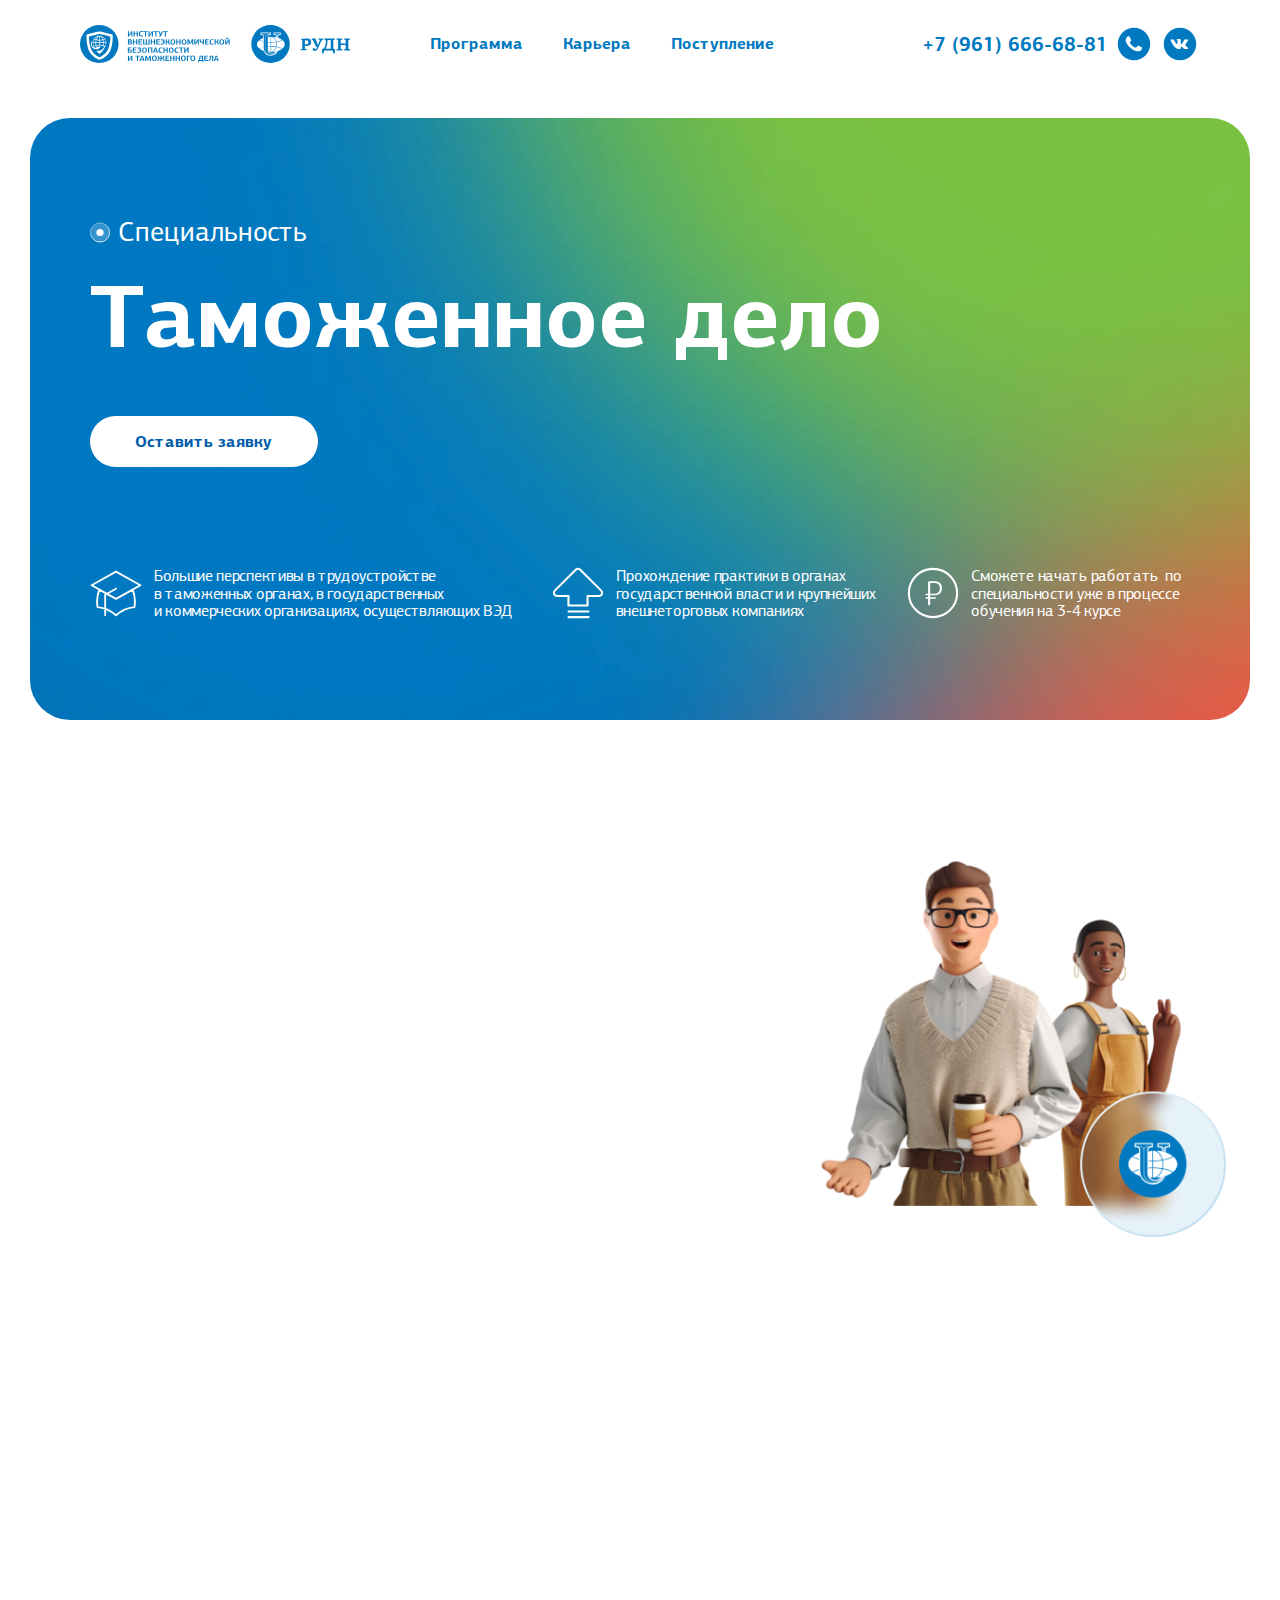
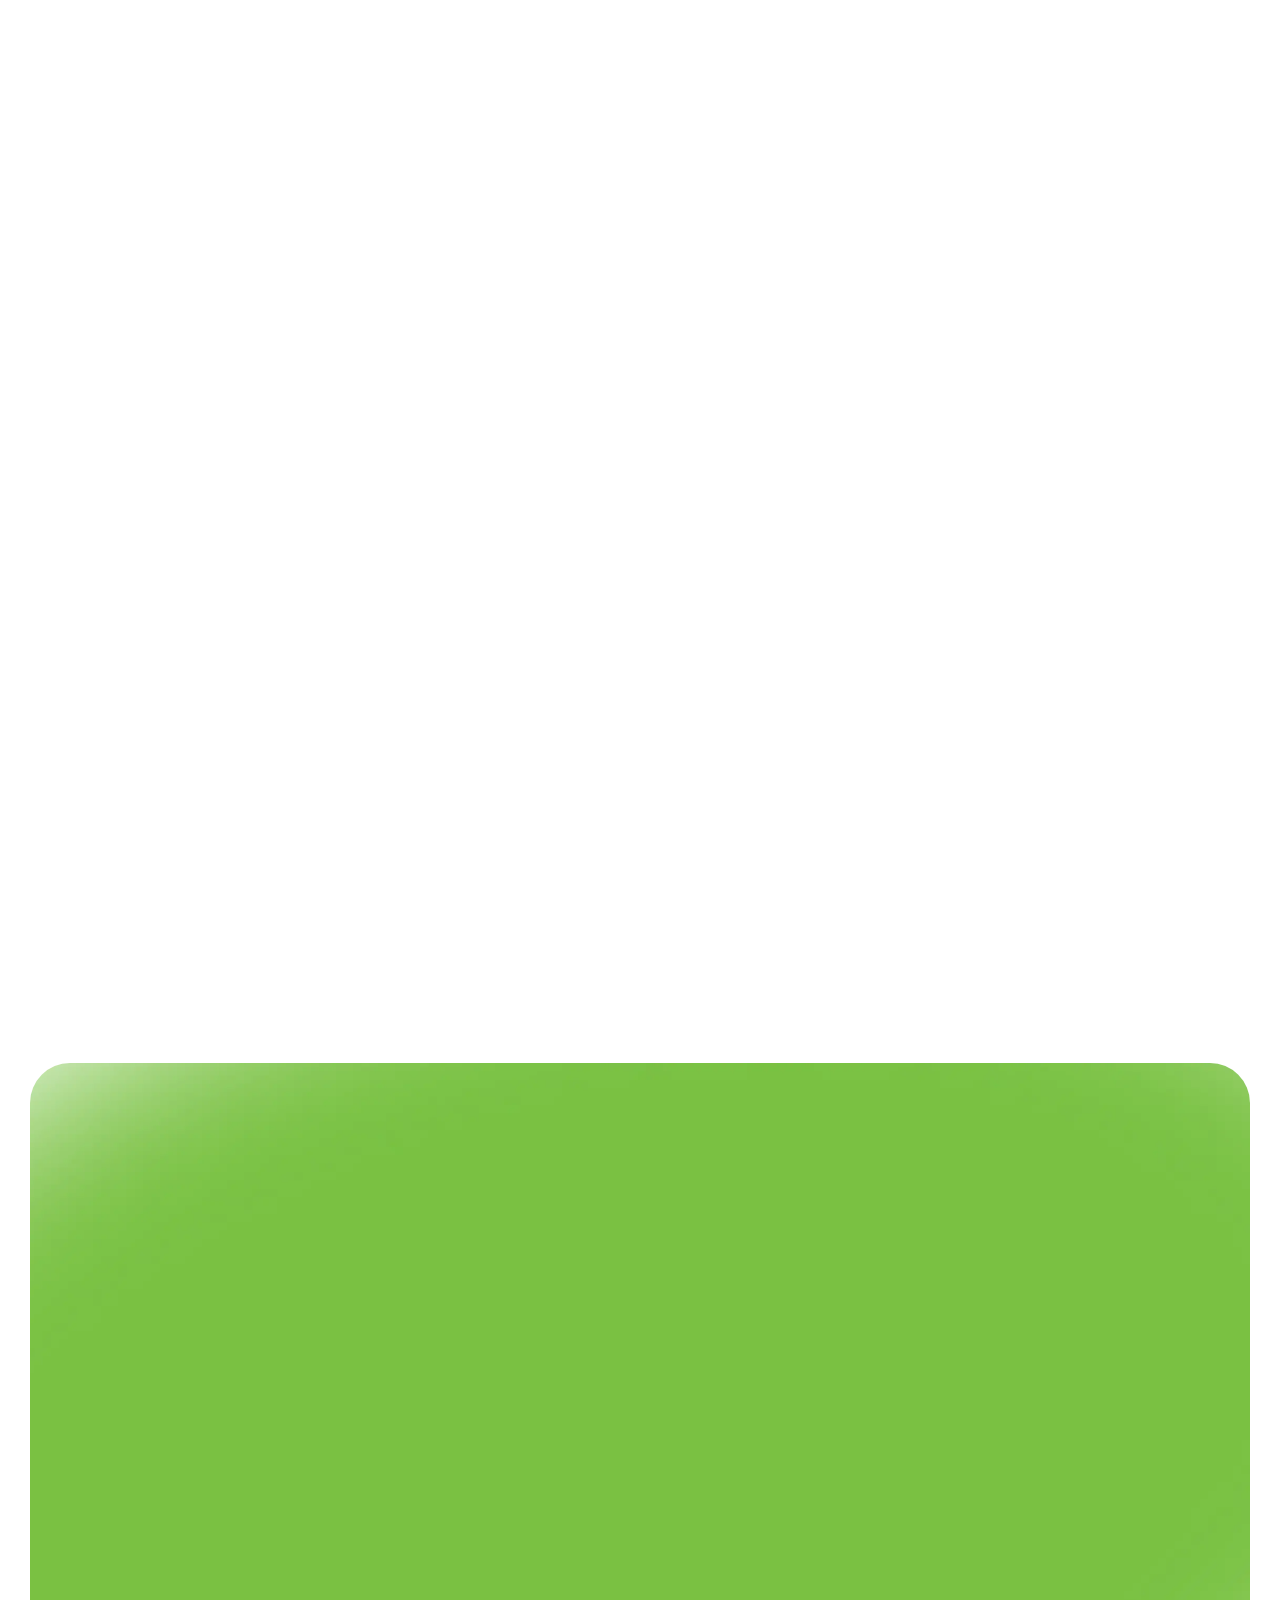
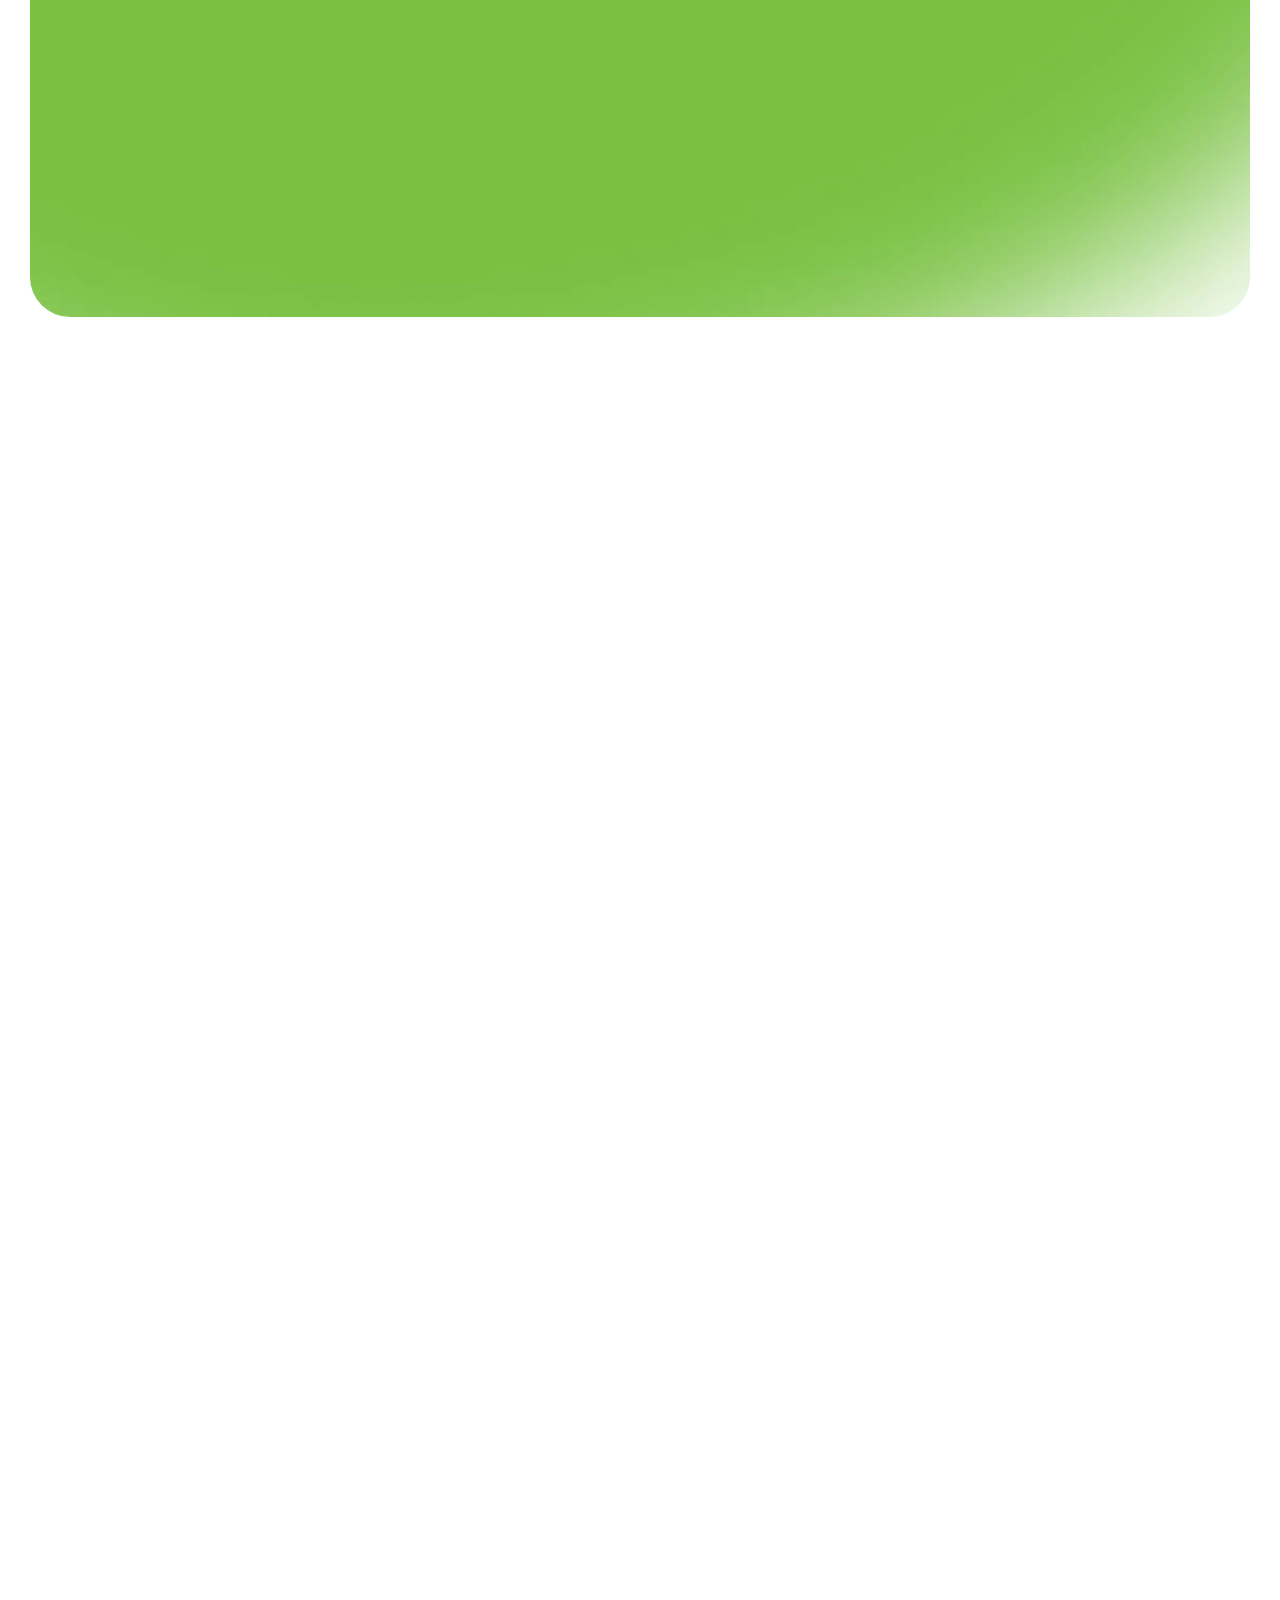
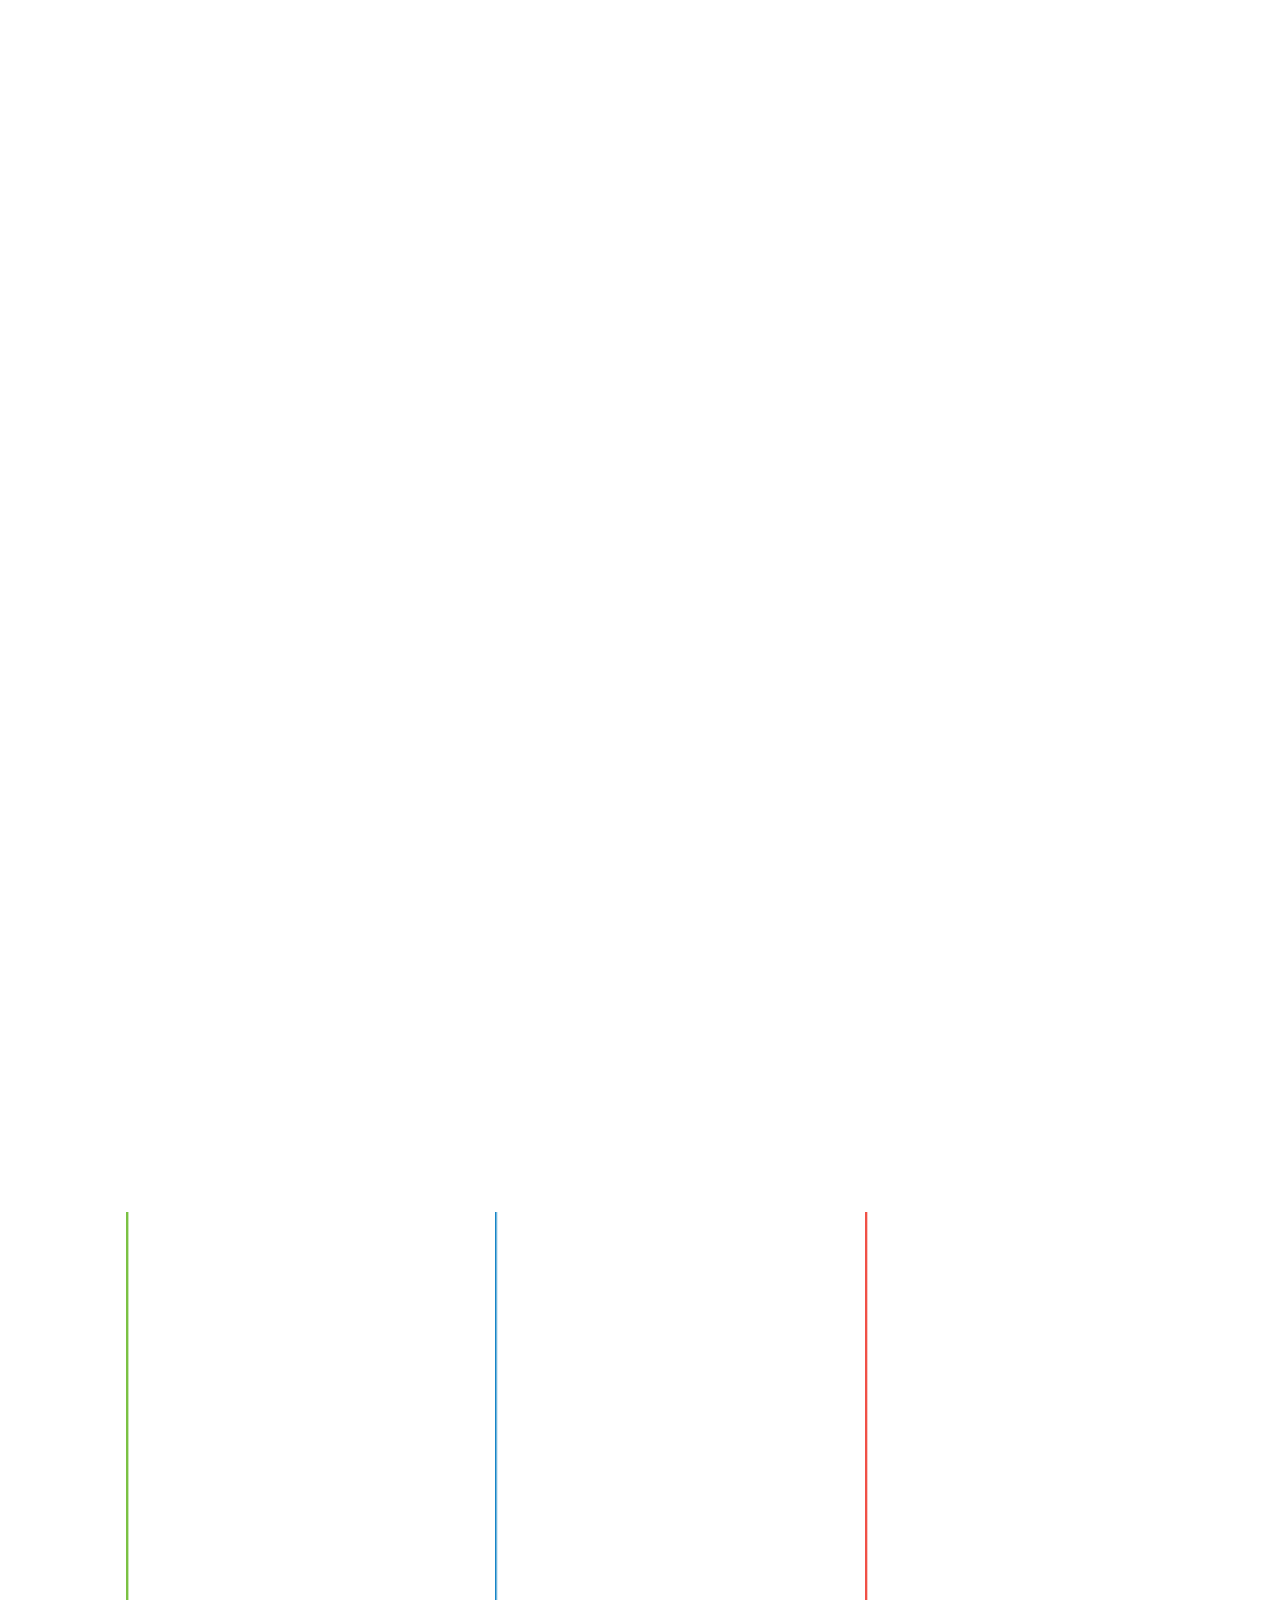
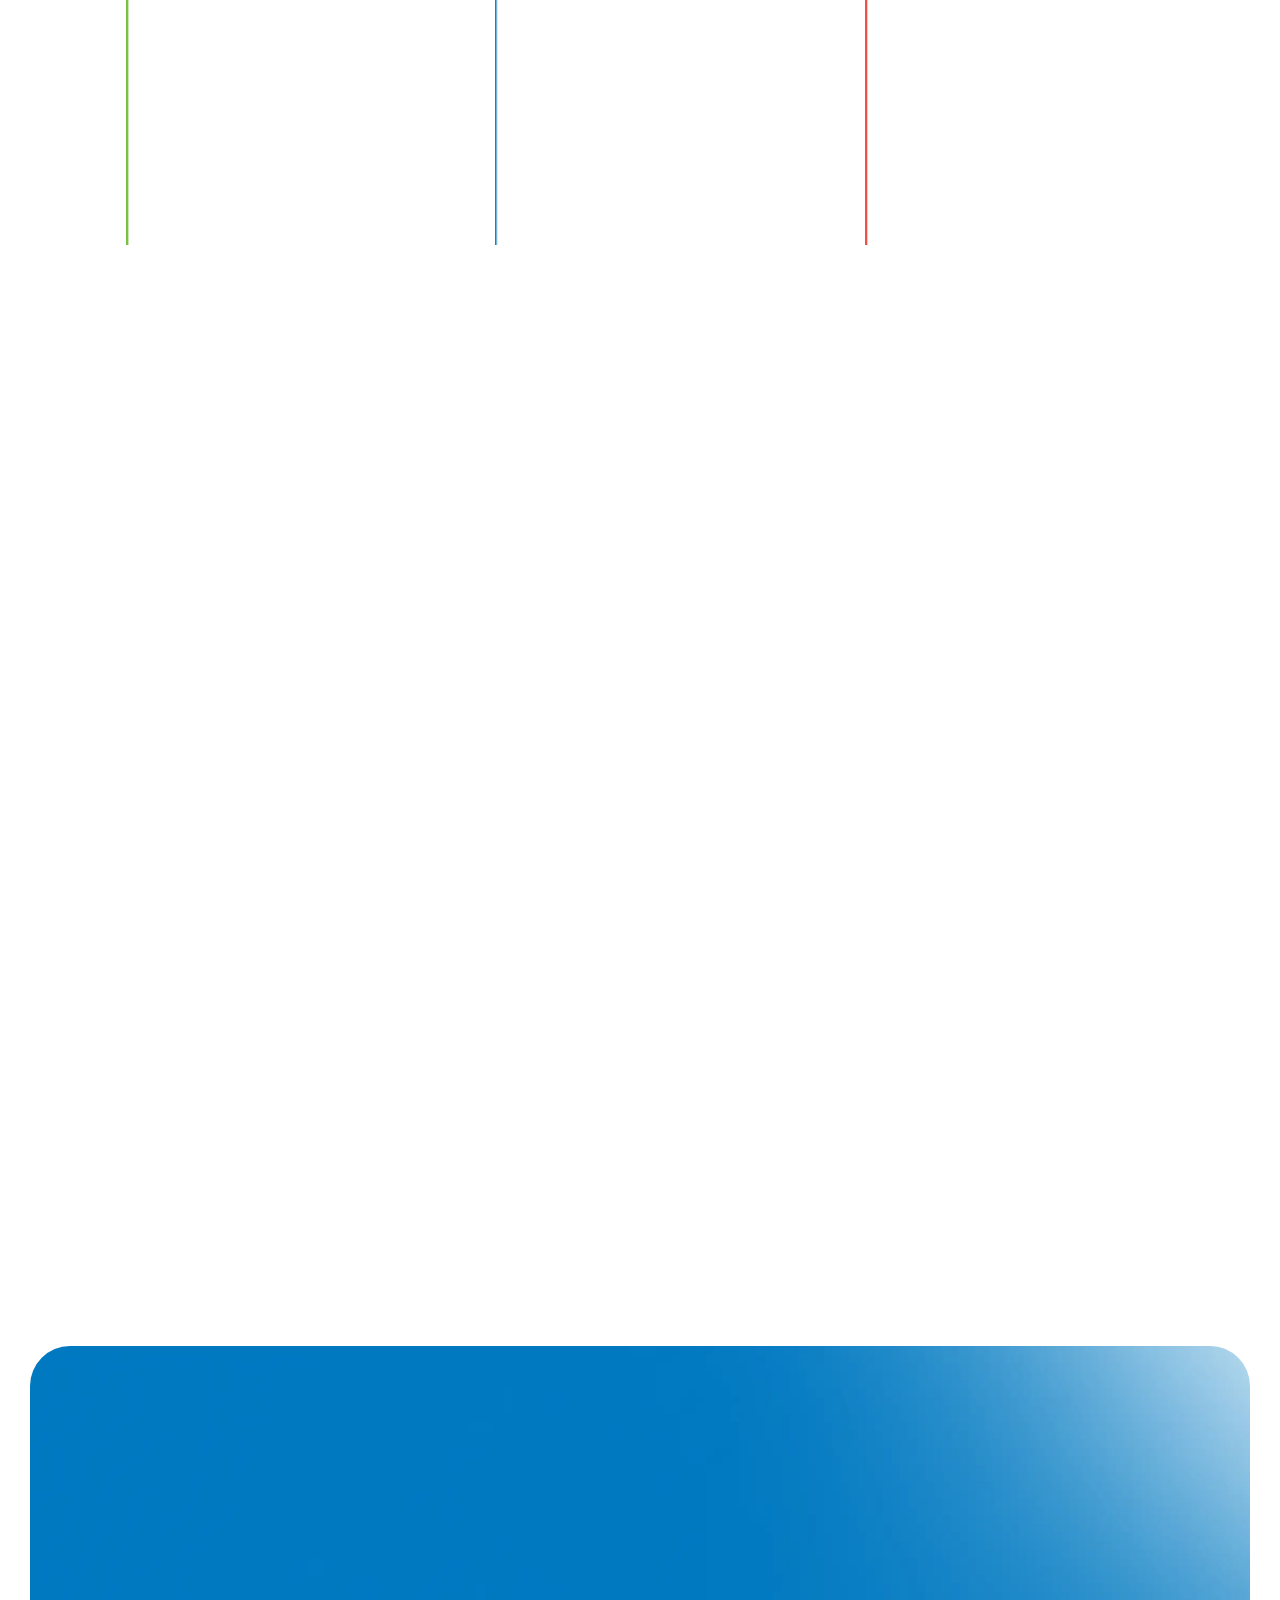
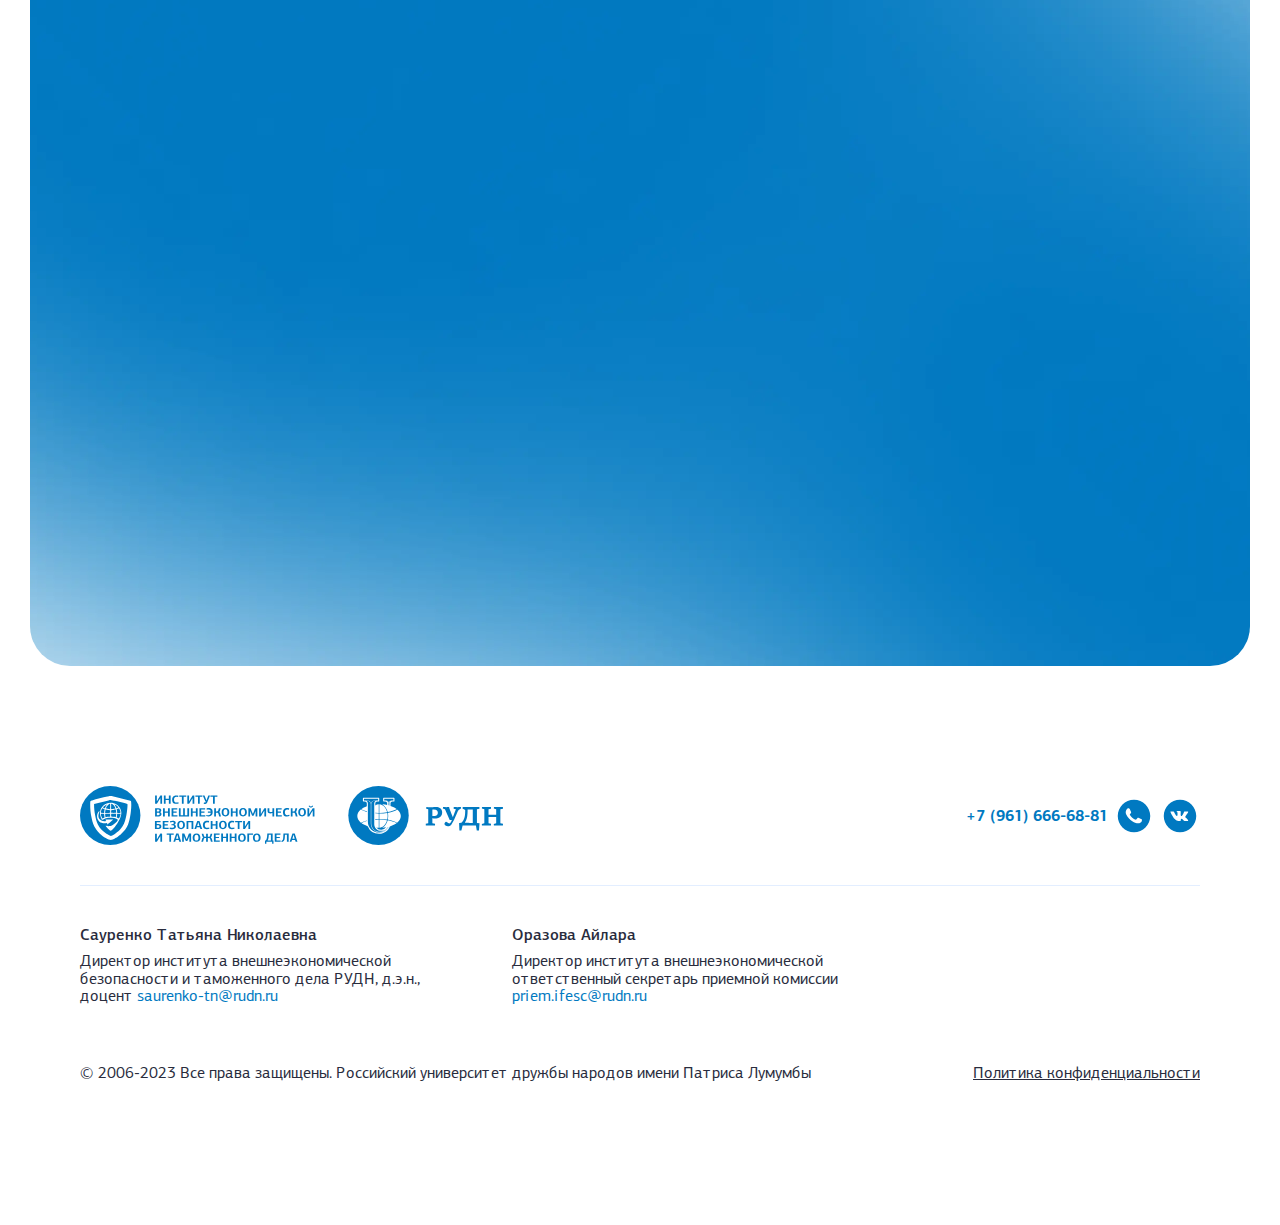
==== index.html @ c1b2a04c "fixed bugs" ====
<!DOCTYPE html>
<html lang="ru">

<head>
    <meta charset="UTF-8">
    <meta name="viewport" content="width=device-width, initial-scale=1.0">
    <meta name="description" content="">
    <meta name="keywords" content="">
    <link rel="stylesheet" href="css/libs.min.css">
    <link rel="stylesheet" href="css/style.min.css">
    <title>Главная</title>
</head>

<body class="m-page">
    <div class="wrapper">
        <header class="header">
            <div class="container">
                <div class="header__inner">
                    <a href="" class="header__logo">
                        <img src="img/logo.svg" alt="">
                    </a>

                    <div class="menu">
                        <nav class="nav">
                            <a href="" class="nav__link"><span>Программа</span></a>
                            <a href="" class="nav__link"><span>Карьера</span></a>
                            <a href="" class="nav__link"><span>Поступление</span></a>
                        </nav>

                        <div class="header-contacts">
                            <a href="tel:+79616666881" class="header-contacts__link"><span>+7 (961) 666-68-81</span></a>
                            <div class="socials">
                                <a href="" class="socials__item">
                                    <svg width="24" height="24" viewBox="0 0 24 24" fill="none" xmlns="http://www.w3.org/2000/svg">
                                        <path fill-rule="evenodd" clip-rule="evenodd" d="M12.0005 21.749C17.3853 21.749 21.7505 17.3838 21.7505 11.999C21.7505 6.61425 17.3853 2.24902 12.0005 2.24902C6.61571 2.24902 2.25049 6.61425 2.25049 11.999C2.25049 17.3838 6.61571 21.749 12.0005 21.749ZM8.48176 7.42481L8.67676 7.41701L8.67579 7.41604C8.74145 7.41538 8.80713 7.41668 8.87274 7.41994C8.92539 7.42384 8.97804 7.42969 9.03069 7.43554C9.18571 7.45406 9.35634 7.54766 9.41386 7.67831C9.70441 8.33741 9.98716 9.00139 10.2602 9.66829C10.3206 9.81551 10.2845 10.0056 10.1695 10.1909C10.111 10.2855 10.0203 10.4181 9.91306 10.5546C9.80289 10.695 9.56596 10.9543 9.56596 10.9543C9.56596 10.9543 9.46944 11.0694 9.50649 11.2127C9.53122 11.2832 9.56462 11.3503 9.60594 11.4126L9.66346 11.5052C9.94009 11.9586 10.2744 12.3741 10.658 12.7415C10.6895 12.772 10.7208 12.8027 10.7521 12.8335C10.8371 12.9169 10.9221 13.0005 11.0119 13.0788C11.4698 13.4826 11.9879 13.8126 12.5475 14.0568C12.5818 14.0713 12.609 14.0831 12.6377 14.0956C12.6785 14.1133 12.7223 14.1323 12.7932 14.1621C12.8537 14.1879 12.9159 14.2094 12.9794 14.2264C13.0451 14.2433 13.1142 14.2403 13.1781 14.2177C13.242 14.1951 13.2978 14.154 13.3382 14.0997C14.0432 13.2456 14.1085 13.19 14.1134 13.1919C14.1624 13.1462 14.2207 13.1115 14.2842 13.0901C14.3478 13.0688 14.4152 13.0613 14.4819 13.0681C14.5411 13.0708 14.5992 13.0844 14.6535 13.1081C15.1722 13.344 16.0205 13.7136 16.0205 13.7136L16.5879 13.968C16.6825 14.0139 16.7693 14.1221 16.7732 14.2264C16.7733 14.2301 16.7735 14.2339 16.7737 14.2378C16.7768 14.3038 16.7816 14.4079 16.7595 14.5901C16.7283 14.8426 16.6523 15.1458 16.5762 15.3048C16.5226 15.4169 16.4524 15.5154 16.3715 15.5992C16.2623 15.7133 16.1813 15.7825 16.0497 15.88C15.9698 15.9405 15.9278 15.9678 15.9278 15.9678C15.8067 16.0449 15.6821 16.1165 15.5544 16.1823C15.3035 16.3159 15.0262 16.3928 14.7422 16.4075C14.7107 16.409 14.6792 16.4107 14.6477 16.4124C14.4981 16.4203 14.3491 16.4282 14.2001 16.4202L13.6463 16.3353C12.2601 15.9707 10.9781 15.2877 9.90234 14.3405C9.71258 14.1734 9.53439 13.9955 9.35532 13.8166C9.32645 13.7878 9.29756 13.759 9.26859 13.7301C8.40279 12.8673 7.74662 11.9361 7.34784 11.0567C7.15284 10.6218 7.02804 10.1568 7.02609 9.67901C7.02314 9.08749 7.21731 8.51184 7.57794 8.04296C7.58874 8.02891 7.59943 8.01479 7.61019 8.00056C7.6704 7.92101 7.73317 7.83807 7.83242 7.74461C7.91675 7.65708 8.0133 7.58221 8.11907 7.52231C8.23215 7.46567 8.35552 7.4325 8.48176 7.42481ZM8.67574 7.41604C8.61038 7.4167 8.54505 7.4193 8.47982 7.42384L8.67574 7.41604ZM8.67579 7.41604C8.67577 7.41604 8.67576 7.41604 8.67574 7.41604L8.67579 7.41604Z" fill="#0079C1" />
                                    </svg>
                                </a>
                                <a href="" class="socials__item">
                                    <svg width="24" height="24" viewBox="0 0 24 24" fill="none" xmlns="http://www.w3.org/2000/svg">
                                        <path d="M12 2.25049C6.61516 2.25049 2.25 6.61564 2.25 12.0005C2.25 17.3853 6.61516 21.7505 12 21.7505C17.3848 21.7505 21.75 17.3853 21.75 12.0005C21.75 6.61564 17.3848 2.25049 12 2.25049ZM15.7497 13.2507C15.7497 13.2507 16.612 14.1018 16.8242 14.4969C16.8303 14.505 16.8334 14.5131 16.8354 14.5172C16.9217 14.6624 16.942 14.7752 16.8994 14.8595C16.8283 14.9996 16.5845 15.0687 16.5012 15.0748H14.9778C14.8722 15.0748 14.6508 15.0474 14.3827 14.8625C14.1765 14.7183 13.9734 14.4817 13.7753 14.2511C13.4798 13.9078 13.2238 13.6113 12.9659 13.6113C12.9331 13.6112 12.9005 13.6164 12.8694 13.6265C12.6744 13.6895 12.4245 13.9678 12.4245 14.7092C12.4245 14.9407 12.2417 15.0738 12.1127 15.0738H11.415C11.1773 15.0738 9.9393 14.9905 8.84242 13.8337C7.49976 12.4169 6.29117 9.57517 6.28101 9.54877C6.20484 9.36494 6.36227 9.26643 6.53391 9.26643H8.07258C8.27773 9.26643 8.34476 9.39135 8.39148 9.50205C8.44633 9.63103 8.64742 10.1439 8.9775 10.7208C9.51273 11.6613 9.84078 12.0431 10.1038 12.0431C10.1532 12.0426 10.2016 12.03 10.245 12.0066C10.5883 11.8156 10.5243 10.5918 10.5091 10.3379C10.5091 10.2902 10.508 9.79049 10.3323 9.5508C10.2064 9.37713 9.99211 9.31111 9.86211 9.28674C9.91473 9.21413 9.98405 9.15526 10.0642 9.1151C10.2998 8.99728 10.7244 8.98002 11.1459 8.98002H11.3805C11.8375 8.98611 11.9553 9.01557 12.1209 9.05721C12.456 9.13744 12.4631 9.35377 12.4337 10.0942C12.4245 10.3044 12.4154 10.5421 12.4154 10.8224C12.4154 10.8833 12.4123 10.9483 12.4123 11.0174C12.4022 11.3942 12.39 11.8217 12.6561 11.9974C12.6908 12.0192 12.7309 12.0308 12.7719 12.031C12.8643 12.031 13.1426 12.031 13.8962 10.7381C14.1286 10.3219 14.3305 9.88949 14.5005 9.44416C14.5157 9.41775 14.5604 9.3365 14.6132 9.30502C14.6522 9.28515 14.6954 9.27504 14.7391 9.27557L16.548 9.27557C16.745 9.27557 16.8801 9.30502 16.9055 9.38119C16.9502 9.50205 16.8973 9.87072 16.0716 10.9889L15.703 11.4754C14.9545 12.4565 14.9545 12.5063 15.7497 13.2507Z" fill="#0079C1" />
                                    </svg>
                                </a>
                            </div>
                        </div>
                    </div>
                    <div class="menu__bg"></div>

                    <button class="burger">
                        <img src="img/burger.svg" alt="" class="_view1">
                        <img src="img/burger2.svg" alt="" class="_view2">
                    </button>
                </div>
            </div>

        </header>
        <main class="content">

            <section class="main _full-bg">
                <div class="container">
                    <div class="main__subtitle">
                        <img src="img/point.svg" alt="">
                        <span class="text28">Специальность</span>
                    </div>
                    <div class="text90 bold-text">
                        Таможенное дело
                    </div>
                    <div class="main__nav">
                        <button data-modal="reqModal" class="m-btn m-btn-white">
                            <span>Оставить заявку</span>
                        </button>
                    </div>
                    <div class="main__items">
                        <div class="main-item">
                            <img src="img/main-icon.svg" alt="" class="main-item__icon">
                            <div class="text16">
                                Большие перспективы в трудоустройстве <br>
                                в таможенных  органах, в государственных <br>
                                и коммерческих организациях, осуществляющих ВЭД
                            </div>
                        </div>
                        <div class="main-item">
                            <img src="img/main-icon2.svg" alt="" class="main-item__icon">
                            <div class="text16">
                                Прохождение практики в органах государственной власти и крупнейших внешнеторговых компаниях
                            </div>
                        </div>
                        <div class="main-item">
                            <img src="img/main-icon3.svg" alt="" class="main-item__icon">
                            <div class="text16">
                                Сможете начать работать  по специальности уже в процессе обучения на 3-4 курсе
                            </div>
                        </div>
                    </div>
                </div>
            </section>

            <section class="desc">
                <div class="container">
                    <div class="desc__inner">
                        <div class="desc__content">
                            <div class="desc__title animated text28 medium-text">
                                <span>Таможенное дело</span> — это специальность, сочетающая в себе знания в области экономики, юриспруденции и международного сотрудничества.
                            </div>
                            <div class="desc__text animated text16">
                                Актуальность и междисциплинарность данной программы позволяет готовить высококвалифицированных, конкурентоспособных, инновационно-ориентированных специалистов в области таможенного дела и внешнеэкономической деятельности, что позволяет выпускникам легко адаптироваться на современном рынке труда и бизнес среде.
                            </div>
                        </div>
                        <div class="desc__img animated">
                            <img src="img/desc-img.png" alt="">
                        </div>
                    </div>
                </div>
            </section>

            <section class="programs">
                <div class="container">
                    <div class="programs__top animated">
                        <div class="text45 medium-text">
                            Две программы обучения
                        </div>
                        <div class="programs__badges animated">
                            <div class="m-badge">
                                <span>Очно</span>
                            </div>
                            <div class="m-badge">
                                <span>Очно-заочно</span>
                            </div>
                            <div class="m-badge">
                                <span>Заочно</span>
                            </div>
                        </div>
                    </div>
                    <div class="programs__items">
                        <div class="program-card animated">
                            <div class="program-card__content">
                                <div class="text28 medium-text">
                                    ВЭД в условиях <br> цифровизации экономики
                                </div>
                                <div class="program-card__nav">
                                    <button data-modal="reqModal" class="m-btn m-btn-blue">
                                        <span class="_view1">Помочь выбрать обучение</span>
                                        <span class="_view2">Помочь</span>
                                    </button>
                                </div>
                            </div>
                            <div class="program-card__img">
                                <img class="_view1" src="img/program-img.svg" alt="">
                                <img class="_view2" src="img/program-img-mob.svg" alt="">
                            </div>
                        </div>
                        <div class="program-card animated">
                            <div class="program-card__content">
                                <div class="text28 medium-text">
                                    Таможенный <br> контроль
                                </div>
                                <div class="program-card__nav">
                                    <button data-modal="reqModal" class="m-btn m-btn-blue">
                                        <span class="_view1">Помочь выбрать обучение</span>
                                        <span class="_view2">Помочь</span>
                                    </button>
                                </div>
                            </div>
                            <div class="program-card__img">
                                <img class="_view1" src="img/program-img2.svg" alt="">
                                <img class="_view2" src="img/program-img-mob2.svg" alt="">
                            </div>
                        </div>
                    </div>
                </div>
            </section>

            <section class="benefit">
                <div class="container">
                    <div class="animated">
                        <div class="benefit__title text45 medium-text">
                            Поступая к нам, <span>вы получаете</span> хорошие перспективы для трудоустройства:
                        </div>
                    </div>
                    <div class="benefit__items">
                        <div class="benefit-item animated">
                            <div class="benefit-item__title">
                                Полное высшее образование
                            </div>
                            <div class="benefit-item__desc">
                                за 5 лет (сопоставимое с балакавриатом
                                + магистратура 6 лет)
                            </div>
                        </div>
                        <div class="benefit-item animated">
                            <div class="benefit-item__title">
                                Наличие специализированной  учебной лаборатории
                            </div>
                            <div class="benefit-item__desc">
                                таможенной экспертизы товаров  и технических средств таможенного контроля с необходимым оборудованием
                            </div>
                        </div>
                        <div class="benefit-item animated">
                            <div class="benefit-item__title">
                                Полноценный практический курс
                            </div>
                            <div class="benefit-item__desc">
                                по электронному  декларированию бесплатно
                            </div>
                        </div>
                        <div class="benefit-item animated">
                            <div class="benefit-item__title">
                                Формирование индивидуальной образовательной траектории:
                            </div>
                            <div class="benefit-item__desc">
                                большое количество дисциплин по выбору
                            </div>
                        </div>
                        <div class="benefit-item animated">
                            <div class="benefit-item__title">
                                Ежегодное прохождение практики
                            </div>
                            <div class="benefit-item__desc">
                                в органах государственной власти
                                и крупнейших внешнеторговых компаниях
                            </div>
                        </div>
                        <div class="benefit-item animated">
                            <div class="benefit-item__title">
                                Бесплатное
                            </div>
                            <div class="benefit-item__desc">
                                изучение двух иностранных языков
                            </div>
                        </div>
                    </div>
                    <div class="benefit__nav animated">
                        <button data-modal="reqModal" class="m-btn m-btn-green">
                            <span>Проверить шансы поступления</span>
                        </button>
                    </div>
                </div>
            </section>

            <section class="practice _full-bg">
                <div class="container">
                    <div class="animated">
                        <div class="text90 bold-text">
                            Практика
                        </div>
                    </div>
                    <div class="practice__items">
                        <div class="practice-item animated">
                            <div class="text28">Ежегодно</div>
                            <div class="text16">студенты проходят практику</div>
                        </div>
                        <div class="practice-item animated">
                            <div class="text28">22 недели</div>
                            <div class="text16">общая продолжительность практик за весь период обучения</div>
                        </div>
                        <div class="practice-item animated _big">
                            <div class="text28">3-4 курс</div>
                            <div class="text16">возможность пойти работать по специальности на неполный рабочий день в престижные внешнеторговые компании, что позволяет молодым специалистам получать необходимый опыт работы еще до получения диплома о высшем образовании</div>
                        </div>
                        <div class="practice-item animated _big">
                            <div class="text28">
                                Таможенные органы <br>
                                и предприятия участники ВЭД
                            </div>
                            <div class="text16">Места прохождения практики</div>
                        </div>
                    </div>
                    <div class="practice__bottom">
                        <div class="practice-places animated">
                            <div class="text45 medium-text">
                                Места прохождения практики
                            </div>
                            <div class="practice-slider slider">
                                <div class="practice-slider__wrap">
                                    <div class="swiper-container">
                                        <div class="swiper-wrapper">
                                            <div class="swiper-slide">
                                                <div class="practice-card">
                                                    <img src="img/ооо тнт экспресс уорлдуайд (снг).svg" alt="">
                                                </div>
                                            </div>

                                            <div class="swiper-slide">
                                                <div class="practice-card">
                                                    <img src="img/ассоциация экспортеров и импортеров.png" alt="">
                                                </div>
                                            </div>

                                            <div class="swiper-slide">
                                                <div class="practice-card">
                                                    <img src="img/шереметьевская таможня.svg" alt="">
                                                </div>
                                            </div>

                                            <div class="swiper-slide">
                                                <div class="practice-card">
                                                    <img src="img/центральное информационно-техническое таможенное управление.svg" alt="">
                                                </div>
                                            </div>

                                            <div class="swiper-slide">
                                                <div class="practice-card">
                                                    <img src="img/центральное экспертно-криминалистическое таможенное управление.svg" alt="">
                                                </div>
                                            </div>

                                            <div class="swiper-slide">
                                                <div class="practice-card">
                                                    <img src="img/центральная акцизная таможня.svg" alt="">
                                                </div>
                                            </div>

                                            <div class="swiper-slide">
                                                <div class="practice-card">
                                                    <img src="img/центральная энергетическая таможня.svg" alt="">
                                                </div>
                                            </div>

                                            <div class="swiper-slide">
                                                <div class="practice-card">
                                                    <img src="img/московская таможня.svg" alt="">
                                                </div>
                                            </div>

                                            <div class="swiper-slide">
                                                <div class="practice-card">
                                                    <img src="img/Домодедовская таможня.svg" alt="">
                                                </div>
                                            </div>

                                            <div class="swiper-slide">
                                                <div class="practice-card">
                                                    <img src="img/Внуковская таможня.svg" alt="">
                                                </div>
                                            </div>

                                        </div>
                                    </div>
                                </div>
                                <div class="swiper-button swiper-button-next">
                                    <img src="img/next.svg" alt="">
                                </div>
                            </div>
                        </div>
                        <div class="practice__img animated">
                            <img src="img/girl.png" alt="">
                        </div>
                    </div>
                </div>
            </section>

            <section class="career">
                <div class="container">
                    <div class="career__top animated">
                        <div class="text45 medium-text">
                            Карьера
                        </div>
                        <div class="text28">
                            Диплом специалиста таможенного дела открывает широкие возможности для карьерного роста в различных сферах:
                        </div>
                    </div>
                    <div class="career__items animated">
                        <div class="m-badge"><span>Центральном аппарате ФТС России</span></div>
                        <div class="m-badge"><span>Региональных таможенных управлениях</span></div>
                        <div class="m-badge"><span>Таможнях и таможенных постах</span></div>
                        <div class="m-badge"><span>Федеральных и региональных органах власти и управлениях, связанных с внешнеэкономической деятельностью</span></div>
                        <div class="m-badge"><span>Евразийской экономической комиссии</span></div>
                        <div class="m-badge"><span>Организациях различных форм собственности в качестве специалистов: декларантов, менеджеров ВЭД, логистов, таможенных брокеров</span></div>
                        <div class="m-badge"><span>Коммерческих и государственных организациях иностранных государств</span></div>
                        <div class="m-badge"><span>Структурах Всемирной таможенной организации</span></div>
                    </div>
                    <div class="career__nav animated">
                        <button data-modal="reqModal" class="m-btn m-btn-blue">
                            <span>Оставить заявку</span>
                        </button>
                    </div>
                </div>
            </section>

            <section class="exams">
                <div class="container">
                    <div class="animated">
                        <div class="text45 medium-text">
                            Вступительные испытания (ЕГЭ)
                        </div>
                    </div>
                    <div class="exams__grid">
                        <div class="exam-card animated">
                            <div class="exam-card__top">
                                <ul class="exam-card__title text28">
                                    <li>С аттестатом</li>
                                    <li>Высшим образованием</li>
                                </ul>
                            </div>
                            <div class="exam-card__groups">
                                <div class="exam-group">
                                    <div class="exam-group__top">
                                        <div class="exam-group__title">
                                            <div class="text18">Обязательные экзамены</div>
                                        </div>
                                        <div class="exam-group__count">
                                            <div class="text15">мин. балл (б/к)</div>
                                        </div>
                                    </div>
                                    <div class="exam-group__items">
                                        <div class="exam-group__item">
                                            <div class="text15">
                                                География
                                            </div>
                                            <div class="exam-group__balls">
                                                <span>65/45</span>
                                            </div>
                                        </div>
                                        <div class="exam-group__item">
                                            <div class="text15">
                                                Русский язык
                                            </div>
                                            <div class="exam-group__balls">
                                                <span>65/40</span>
                                            </div>
                                        </div>
                                    </div>
                                </div>
                                <div class="exam-group">
                                    <div class="exam-group__top">
                                        <div class="exam-group__title">
                                            <div class="text18">Обязательный экзамен на выбор</div>
                                        </div>
                                        <div class="exam-group__count">
                                            <div class="text15">мин. балл (б/к)</div>
                                        </div>
                                    </div>
                                    <div class="exam-group__items">
                                        <div class="exam-group__item">
                                            <div class="text15">
                                                География
                                            </div>
                                            <div class="exam-group__balls">
                                                <span>65/40</span>
                                            </div>
                                        </div>
                                        <div class="exam-group__item">
                                            <div class="text15">
                                                Информатика и икт
                                            </div>
                                            <div class="exam-group__balls">
                                                <span>65/44</span>
                                            </div>
                                        </div>
                                        <div class="exam-group__item">
                                            <div class="text15">
                                                Английский язык
                                            </div>
                                            <div class="exam-group__balls">
                                                <span>65/35</span>
                                            </div>
                                        </div>
                                        <div class="exam-group__item">
                                            <div class="text15">
                                                Немецкий язык
                                            </div>
                                            <div class="exam-group__balls">
                                                <span>65/35</span>
                                            </div>
                                        </div>
                                        <div class="exam-group__item">
                                            <div class="text15">
                                                Испанский язык
                                            </div>
                                            <div class="exam-group__balls">
                                                <span>65/35</span>
                                            </div>
                                        </div>
                                        <div class="exam-group__item">
                                            <div class="text15">
                                                Китайский язык
                                            </div>
                                            <div class="exam-group__balls">
                                                <span>65/35</span>
                                            </div>
                                        </div>
                                        <div class="exam-group__item">
                                            <div class="text15">
                                                Французский язык
                                            </div>
                                            <div class="exam-group__balls">
                                                <span>65/35</span>
                                            </div>
                                        </div>
                                    </div>
                                </div>
                            </div>
                        </div>
                        <div class="exam-card animated _green">
                            <div class="exam-card__top">
                                <ul class="exam-card__title text28">
                                    <li>С дипломом СПО</li>
                                </ul>
                            </div>
                            <div class="exam-card__groups">
                                <div class="exam-group">
                                    <div class="exam-group__top">
                                        <div class="exam-group__title">
                                            <div class="text18">Обязательные экзамены</div>
                                        </div>
                                        <div class="exam-group__count">
                                            <div class="text15">мин. балл (б/к)</div>
                                        </div>
                                    </div>
                                    <div class="exam-group__items">
                                        <div class="exam-group__item">
                                            <div class="text15">
                                                Обществознание <br>
                                                в профессиональной деятельности
                                            </div>
                                            <div class="exam-group__balls">
                                                <span>65/45</span>
                                            </div>
                                        </div>
                                        <div class="exam-group__item">
                                            <div class="text15">
                                                География <br>
                                                в профессиональной деятельности
                                            </div>
                                            <div class="exam-group__balls">
                                                <span>65/40</span>
                                            </div>
                                        </div>
                                        <div class="exam-group__item">
                                            <div class="text15">
                                                Русский язык
                                            </div>
                                            <div class="exam-group__balls">
                                                <span>65/40</span>
                                            </div>
                                        </div>
                                    </div>
                                </div>
                            </div>
                            <div class="exam-card__img">
                                <img src="img/arrow.png" alt="">
                            </div>
                        </div>
                    </div>
                </div>
            </section>

            <section class="programs">
                <div class="container">
                    <div class="programs__top animated">
                        <div class="text45 medium-text">
                            Количество мест
                        </div>
                    </div>
                    <div class="programs__items">
                        <div class="program-card animated">
                            <div class="program-card__content">
                                <div class="text28 medium-text">
                                    Очно
                                </div>
                                <div class="program-card__items">
                                    <div class="program-item">
                                        <div class="program-item__num"><span>2</span></div>
                                        <div class="program-item__title">
                                            <div class="text18">
                                                Общий
                                                курс
                                            </div>
                                        </div>
                                    </div>
                                    <div class="program-item">
                                        <div class="program-item__num"><span>1</span></div>
                                        <div class="program-item__title">
                                            <div class="text18">
                                                Особая
                                                квота
                                            </div>
                                        </div>
                                    </div>
                                    <div class="program-item">
                                        <div class="program-item__num"><span>1</span></div>
                                        <div class="program-item__title">
                                            <div class="text18">
                                                Отдельная
                                                квота
                                            </div>
                                        </div>
                                    </div>
                                    <div class="program-item">
                                        <div class="program-item__num"><span>1</span></div>
                                        <div class="program-item__title">
                                            <div class="text18">
                                                Целевая
                                                квота
                                            </div>
                                        </div>
                                    </div>
                                    <div class="program-item _big">
                                        <div class="program-item__num"><span>70</span></div>
                                        <div class="program-item__title">
                                            <div class="text18">
                                                Контракт,
                                                платные места
                                            </div>
                                        </div>
                                    </div>
                                </div>
                            </div>
                            <div class="program-card__img">
                                <img class="_view1" src="img/program-img3.svg" alt="">
                                <img class="_view2" src="img/program-img-mob3.svg" alt="">
                            </div>
                        </div>
                        <div class="program-card animated _type2">
                            <div class="program-card__content">
                                <div class="program-card__groups">
                                    <div class="program-card__group">
                                        <div class="text28 medium-text">
                                            Очно-заочно
                                        </div>
                                        <div class="program-item">
                                            <div class="program-item__num _green"><span>44</span></div>
                                            <div class="program-item__title">
                                                <div class="text18">
                                                    Контракт,
                                                    платные места
                                                </div>
                                            </div>
                                        </div>
                                    </div>
                                    <div class="program-card__group">
                                        <div class="text28 medium-text">
                                            Заочно
                                        </div>
                                        <div class="program-item">
                                            <div class="program-item__num _red"><span>66</span></div>
                                            <div class="program-item__title">
                                                <div class="text18">
                                                    Контракт,
                                                    платные места
                                                </div>
                                            </div>
                                        </div>
                                    </div>
                                </div>
                            </div>
                            <div class="program-card__img">
                                <img class="_view1" src="img/program-img4.svg" alt="">
                                <img class="_view2" src="img/program-img-mob4.svg" alt="">
                            </div>
                        </div>
                    </div>
                </div>
            </section>

            <section class="education _tabs-parent">
                <div class="container">
                    <div class="education__top animated">
                        <div class="text45 medium-text">
                            Стоимость обучения <br>
                            на 2023/24 учебный год
                        </div>
                    </div>
                    <div class="education__tabs animated">
                        <div class="education__tab _tab _active" data-tab="_tab1">
                            <div class="text28">Очно</div>
                            <div class="education__tab-price text28">300 000 ₽</div>
                        </div>
                        <div class="education__tab _tab" data-tab="_tab2">
                            <div class="text28">Очно-заочно</div>
                            <div class="education__tab-price text28">145 000 ₽</div>
                        </div>
                        <div class="education__tab _tab" data-tab="_tab3">
                            <div class="text28">Зачно</div>
                            <div class="education__tab-price text28">145 000 ₽</div>
                        </div>
                    </div>
                    <div class="education__items">
                        <div class="education-card tab-content _active _tab1">
                            <div class="education-card__item animated">
                                <div class="education-card__sale">
                                    <span class="text18">-10%</span>
                                </div>
                                <div class="education-card__text">
                                    <div class="text16">
                                        <p>При сумме результатов <br> ЕГЭ 241-260 баллов</p>
                                    </div>
                                </div>
                            </div>
                            <div class="education-card__item animated">
                                <div class="education-card__sale">
                                    <span class="text18">-20%</span>
                                </div>
                                <div class="education-card__text">
                                    <div class="text16">
                                        <p>Для выпускников выпускников восьмимесячных курсов ЦМДО «Уникум»</p>
                                        <p>Для выпускников IT школы Samsung при поступлении  на инженерные и естественно-научные направления</p>
                                    </div>
                                </div>
                            </div>
                        </div>
                        <div class="education-card _blue tab-content _tab2">
                            <div class="education-card__item animated">
                                <div class="education-card__sale">
                                    <span class="text18">-15%</span>
                                </div>
                                <div class="education-card__text">
                                    <div class="text16">
                                        <p>Для выпускников профильных классов РУДН образовательных учреждений, с которыми заключены договоры о сотрудничестве  и в которых ведут занятия преподаватели РУДН (при наличии суммы баллов ЕГЭ: от 200 баллов  по естественно-научным направлениям; от 250 баллов  по гуманитарным направлениям)</p>
                                    </div>
                                </div>
                            </div>
                            <div class="education-card__item animated">
                                <div class="education-card__sale">
                                    <span class="text18">-30%</span>
                                </div>
                                <div class="education-card__text">
                                    <div class="text16">
                                        <p>
                                            При сумме результатов <br>  ЕГЭ 261-270 баллов
                                        </p>
                                    </div>
                                </div>
                            </div>
                            <div class="education-card__item animated">
                                <div class="education-card__sale">
                                    <span class="text18">-50%</span>
                                </div>
                                <div class="education-card__text">
                                    <div class="text16">
                                        <p>Для участников заключительного этапа Всероссийской олимпиады школьников, при наличии результата ЕГЭ по соответствующему общеобразовательному предмету  не ниже 75 баллов</p>
                                    </div>
                                </div>
                            </div>
                        </div>
                        <div class="education-card _red tab-content _tab3">
                            <div class="education-card__item animated">
                                <div class="education-card__sale">
                                    <span class="text18">-25%</span>
                                </div>
                                <div class="education-card__text">
                                    <div class="text16">
                                        <p>Для победителей и призёров региональных этапов Всероссийской олимпиады школьников, при наличии результата ЕГЭ по соответствующему общеобразовательному предмету  не ниже 75 баллов</p>
                                    </div>
                                </div>
                            </div>
                            <div class="education-card__item animated">
                                <div class="education-card__sale">
                                    <span class="text18">-50%</span>
                                </div>
                                <div class="education-card__text">
                                    <div class="text16">
                                        <p>При сумме результатов <br> ЕГЭ 271 баллов</p>
                                    </div>
                                </div>
                            </div>
                        </div>
                    </div>
                </div>
            </section>

            <section class="reviews">
                <div class="container">
                    <div class="animated">
                        <div class="text45 medium-text">
                            Отзывы
                        </div>
                    </div>
                    <div class="reviews-slider slider animated">
                        <div class="swiper-nav">
                            <div class="swiper-button swiper-button-prev">
                                <img src="img/prev.svg" alt="">
                            </div>
                            <div class="swiper-button swiper-button-next">
                                <img src="img/next2.svg" alt="">
                            </div>
                        </div>
                        <div class="reviews-slider__wrap">
                            <div class="swiper-container">
                                <div class="swiper-wrapper">
                                    <div class="swiper-slide">
                                        <div class="review-card">
                                            <div class="review-card__top">
                                                <div class="review-card__avatar">
                                                    <span class="text18">AM</span>
                                                </div>
                                                <div class="text18">
                                                    Александр Морозов
                                                </div>
                                            </div>
                                            <div class="review-card__text">
                                                <div class="text14">
                                                    Для выпускников профильных классов РУДН образовательных учреждений, с которыми заключены договоры о сотрудничестве и в которых ведут занятия преподаватели РУДН (при наличии суммы баллов ЕГЭ: от 200 баллов по естественно-научным направлениям; от 250 баллов по гуманитарным направлениям)
                                                </div>
                                            </div>
                                        </div>

                                    </div>
                                    <div class="swiper-slide">
                                        <div class="review-card">
                                            <div class="review-card__top">
                                                <div class="review-card__avatar">
                                                    <span class="text18">AM</span>
                                                </div>
                                                <div class="text18">
                                                    Александр Морозов
                                                </div>
                                            </div>
                                            <div class="review-card__text">
                                                <div class="text14">
                                                    Для выпускников профильных классов РУДН образовательных учреждений, с которыми заключены договоры о сотрудничестве и в которых ведут занятия преподаватели РУДН (при наличии суммы баллов ЕГЭ: от 200 баллов по естественно-научным направлениям; от 250 баллов по гуманитарным направлениям)
                                                </div>
                                            </div>
                                        </div>

                                    </div>
                                    <div class="swiper-slide">
                                        <div class="review-card">
                                            <div class="review-card__top">
                                                <div class="review-card__avatar">
                                                    <span class="text18">AM</span>
                                                </div>
                                                <div class="text18">
                                                    Александр Морозов
                                                </div>
                                            </div>
                                            <div class="review-card__text">
                                                <div class="text14">
                                                    Для выпускников профильных классов РУДН образовательных учреждений, с которыми заключены договоры о сотрудничестве и в которых ведут занятия преподаватели РУДН (при наличии суммы баллов ЕГЭ: от 200 баллов по естественно-научным направлениям; от 250 баллов по гуманитарным направлениям)
                                                </div>
                                            </div>
                                        </div>

                                    </div>
                                </div>
                            </div>
                        </div>
                    </div>
                </div>
            </section>

            <section class="benefit">
                <div class="container">
                    <div class="animated">
                        <div class="benefit__title text45 medium-text">
                            Почему учеба в РУДН — <span>ваш лучший выбор</span>
                        </div>
                    </div>
                    <div class="benefit__items">
                        <div class="benefit-item animated">
                            <div class="benefit-item__title">
                                Высокое качество образования
                            </div>
                            <div class="benefit-item__desc">
                                дает преимущество при трудоустройстве
                            </div>
                        </div>
                        <div class="benefit-item animated">
                            <div class="benefit-item__title">
                                Получение объемного <br>
                                практического опыта
                            </div>
                            <div class="benefit-item__desc">
                                интеграция в различные сферы деятельности вплоть до получения диплома
                            </div>
                        </div>
                        <div class="benefit-item animated">
                            <div class="benefit-item__title">
                                Всегда есть места в общежитии
                            </div>
                            <div class="benefit-item__desc">
                                недорогое жилье для учащихся
                                на бюджете и на платной основе
                            </div>
                        </div>
                        <div class="benefit-item animated">
                            <div class="benefit-item__title">
                                Более 90% опрошенных
                                довольны обучением
                            </div>
                            <div class="benefit-item__desc">
                                и рекомендуют нас абитуриентам
                            </div>
                        </div>
                        <div class="benefit-item animated">
                            <div class="benefit-item__title">
                                Большое количество иностранцев
                            </div>
                            <div class="benefit-item__desc">
                                отличная возможность завести
                                полезные знакомства
                            </div>
                        </div>
                        <div class="benefit-item animated">
                            <div class="benefit-item__title">
                                Насыщенная внеучебная жизнь
                            </div>
                            <div class="benefit-item__desc">
                                официальные студенческие мероприятия, мощная система самоуправления
                            </div>
                        </div>
                    </div>
                </div>
            </section>

            <section class="req _full-bg">
                <div class="container">
                    <div class="req__top animated">
                        <div class="text45 medium-text">
                            Давайте знакомиться ближе!
                            Приглашаем вас:
                        </div>
                    </div>
                    <div class="events">
                        <div class="event animated">
                            <div class="text28">
                                Дни открытых дверей
                            </div>
                            <div class="event__dates">
                                <div class="event__date"><span class="text15">23 сентября 2023</span></div>
                                <div class="event__date"><span class="text15">27 января 2024</span></div>
                            </div>
                        </div>
                        <div class="event animated">
                            <div class="text28">
                                Дни абитуриента
                            </div>
                            <div class="event__dates">
                                <div class="event__date"><span class="text15">15 июля 2023</span></div>
                                <div class="event__date"><span class="text15">13 июля 2024</span></div>
                            </div>
                        </div>
                        <div class="event animated">
                            <div class="text28">
                                Ночь в университете
                            </div>
                            <div class="event__dates">
                                <div class="event__date"><span class="text15">19 июля 2023</span></div>
                            </div>
                        </div>
                    </div>
                    <div class="req__bottom">
                        <div class="feedback animated">
                            <div class="feedback__text">
                                <div class="text90 bold-text">
                                    Оставьте заявку
                                </div>
                                <div class="text28">
                                    Lorem ipsum dolor sit amet, consectetur adipiscing elit. Curabitur blandit sollicitudin bibendum.
                                </div>
                            </div>
                            <div class="feedback__nav">
                                <button data-modal="reqModal" class="m-btn m-btn-white">
                                    <span>У меня есть вопрос про учебу</span>
                                </button>
                            </div>
                        </div>
                        <img src="img/mailbox.webp" alt="" class="req__img animated">
                    </div>
                </div>
            </section>

        </main>
        <footer class="footer">
            <div class="container">
                <div class="footer__top">
                    <div class="footer__inner">
                        <a href="" class="footer__logo">
                            <img src="img/logo.svg" alt="">
                        </a>

                        <div class="footer-contacts">
                            <a href="tel:+79616666881" class="footer-contacts__link"><span>+7 (961) 666-68-81</span></a>
                            <div class="socials">
                                <a href="" class="socials__item">
                                    <svg width="24" height="24" viewBox="0 0 24 24" fill="none" xmlns="http://www.w3.org/2000/svg">
                                        <path fill-rule="evenodd" clip-rule="evenodd" d="M12.0005 21.749C17.3853 21.749 21.7505 17.3838 21.7505 11.999C21.7505 6.61425 17.3853 2.24902 12.0005 2.24902C6.61571 2.24902 2.25049 6.61425 2.25049 11.999C2.25049 17.3838 6.61571 21.749 12.0005 21.749ZM8.48176 7.42481L8.67676 7.41701L8.67579 7.41604C8.74145 7.41538 8.80713 7.41668 8.87274 7.41994C8.92539 7.42384 8.97804 7.42969 9.03069 7.43554C9.18571 7.45406 9.35634 7.54766 9.41386 7.67831C9.70441 8.33741 9.98716 9.00139 10.2602 9.66829C10.3206 9.81551 10.2845 10.0056 10.1695 10.1909C10.111 10.2855 10.0203 10.4181 9.91306 10.5546C9.80289 10.695 9.56596 10.9543 9.56596 10.9543C9.56596 10.9543 9.46944 11.0694 9.50649 11.2127C9.53122 11.2832 9.56462 11.3503 9.60594 11.4126L9.66346 11.5052C9.94009 11.9586 10.2744 12.3741 10.658 12.7415C10.6895 12.772 10.7208 12.8027 10.7521 12.8335C10.8371 12.9169 10.9221 13.0005 11.0119 13.0788C11.4698 13.4826 11.9879 13.8126 12.5475 14.0568C12.5818 14.0713 12.609 14.0831 12.6377 14.0956C12.6785 14.1133 12.7223 14.1323 12.7932 14.1621C12.8537 14.1879 12.9159 14.2094 12.9794 14.2264C13.0451 14.2433 13.1142 14.2403 13.1781 14.2177C13.242 14.1951 13.2978 14.154 13.3382 14.0997C14.0432 13.2456 14.1085 13.19 14.1134 13.1919C14.1624 13.1462 14.2207 13.1115 14.2842 13.0901C14.3478 13.0688 14.4152 13.0613 14.4819 13.0681C14.5411 13.0708 14.5992 13.0844 14.6535 13.1081C15.1722 13.344 16.0205 13.7136 16.0205 13.7136L16.5879 13.968C16.6825 14.0139 16.7693 14.1221 16.7732 14.2264C16.7733 14.2301 16.7735 14.2339 16.7737 14.2378C16.7768 14.3038 16.7816 14.4079 16.7595 14.5901C16.7283 14.8426 16.6523 15.1458 16.5762 15.3048C16.5226 15.4169 16.4524 15.5154 16.3715 15.5992C16.2623 15.7133 16.1813 15.7825 16.0497 15.88C15.9698 15.9405 15.9278 15.9678 15.9278 15.9678C15.8067 16.0449 15.6821 16.1165 15.5544 16.1823C15.3035 16.3159 15.0262 16.3928 14.7422 16.4075C14.7107 16.409 14.6792 16.4107 14.6477 16.4124C14.4981 16.4203 14.3491 16.4282 14.2001 16.4202L13.6463 16.3353C12.2601 15.9707 10.9781 15.2877 9.90234 14.3405C9.71258 14.1734 9.53439 13.9955 9.35532 13.8166C9.32645 13.7878 9.29756 13.759 9.26859 13.7301C8.40279 12.8673 7.74662 11.9361 7.34784 11.0567C7.15284 10.6218 7.02804 10.1568 7.02609 9.67901C7.02314 9.08749 7.21731 8.51184 7.57794 8.04296C7.58874 8.02891 7.59943 8.01479 7.61019 8.00056C7.6704 7.92101 7.73317 7.83807 7.83242 7.74461C7.91675 7.65708 8.0133 7.58221 8.11907 7.52231C8.23215 7.46567 8.35552 7.4325 8.48176 7.42481ZM8.67574 7.41604C8.61038 7.4167 8.54505 7.4193 8.47982 7.42384L8.67574 7.41604ZM8.67579 7.41604C8.67577 7.41604 8.67576 7.41604 8.67574 7.41604L8.67579 7.41604Z" fill="#0079C1" />
                                    </svg>
                                </a>
                                <a href="" class="socials__item">
                                    <svg width="24" height="24" viewBox="0 0 24 24" fill="none" xmlns="http://www.w3.org/2000/svg">
                                        <path d="M12 2.25049C6.61516 2.25049 2.25 6.61564 2.25 12.0005C2.25 17.3853 6.61516 21.7505 12 21.7505C17.3848 21.7505 21.75 17.3853 21.75 12.0005C21.75 6.61564 17.3848 2.25049 12 2.25049ZM15.7497 13.2507C15.7497 13.2507 16.612 14.1018 16.8242 14.4969C16.8303 14.505 16.8334 14.5131 16.8354 14.5172C16.9217 14.6624 16.942 14.7752 16.8994 14.8595C16.8283 14.9996 16.5845 15.0687 16.5012 15.0748H14.9778C14.8722 15.0748 14.6508 15.0474 14.3827 14.8625C14.1765 14.7183 13.9734 14.4817 13.7753 14.2511C13.4798 13.9078 13.2238 13.6113 12.9659 13.6113C12.9331 13.6112 12.9005 13.6164 12.8694 13.6265C12.6744 13.6895 12.4245 13.9678 12.4245 14.7092C12.4245 14.9407 12.2417 15.0738 12.1127 15.0738H11.415C11.1773 15.0738 9.9393 14.9905 8.84242 13.8337C7.49976 12.4169 6.29117 9.57517 6.28101 9.54877C6.20484 9.36494 6.36227 9.26643 6.53391 9.26643H8.07258C8.27773 9.26643 8.34476 9.39135 8.39148 9.50205C8.44633 9.63103 8.64742 10.1439 8.9775 10.7208C9.51273 11.6613 9.84078 12.0431 10.1038 12.0431C10.1532 12.0426 10.2016 12.03 10.245 12.0066C10.5883 11.8156 10.5243 10.5918 10.5091 10.3379C10.5091 10.2902 10.508 9.79049 10.3323 9.5508C10.2064 9.37713 9.99211 9.31111 9.86211 9.28674C9.91473 9.21413 9.98405 9.15526 10.0642 9.1151C10.2998 8.99728 10.7244 8.98002 11.1459 8.98002H11.3805C11.8375 8.98611 11.9553 9.01557 12.1209 9.05721C12.456 9.13744 12.4631 9.35377 12.4337 10.0942C12.4245 10.3044 12.4154 10.5421 12.4154 10.8224C12.4154 10.8833 12.4123 10.9483 12.4123 11.0174C12.4022 11.3942 12.39 11.8217 12.6561 11.9974C12.6908 12.0192 12.7309 12.0308 12.7719 12.031C12.8643 12.031 13.1426 12.031 13.8962 10.7381C14.1286 10.3219 14.3305 9.88949 14.5005 9.44416C14.5157 9.41775 14.5604 9.3365 14.6132 9.30502C14.6522 9.28515 14.6954 9.27504 14.7391 9.27557L16.548 9.27557C16.745 9.27557 16.8801 9.30502 16.9055 9.38119C16.9502 9.50205 16.8973 9.87072 16.0716 10.9889L15.703 11.4754C14.9545 12.4565 14.9545 12.5063 15.7497 13.2507Z" fill="#0079C1" />
                                    </svg>
                                </a>
                            </div>
                        </div>
                    </div>

                    <div class="persons">
                        <div class="persons__item">
                            <div class="text16 medium-text">
                                Сауренко Татьяна Николаевна
                            </div>
                            <div class="text16">
                                Директор института внешнеэкономической безопасности и таможенного дела РУДН, д.э.н., доцент
                                <a href="mailto:saurenko-tn@rudn.ru">saurenko-tn@rudn.ru</a>
                            </div>
                        </div>
                        <div class="persons__item">
                            <div class="text16 medium-text">
                                Оразова Айлара
                            </div>
                            <div class="text16">
                                Директор института внешнеэкономической ответственный секретарь приемной комиссии
                                <a href="mailto:priem.ifesc@rudn.ru">priem.ifesc@rudn.ru</a>
                            </div>
                        </div>
                    </div>
                </div>

                <div class="footer__bottom">
                    <div class="footer__c">
                        <span class="text16">© 2006-2023 Все права защищены. Российский университет дружбы народов имени Патриса Лумумбы</span>
                    </div>
                    <a href="" class="footer__conf">
                        <span class="text16">Политика конфиденциальности</span>
                    </a>
                </div>
            </div>

        </footer>
    </div>

    <div class="modal" id="reqModal">
        <div class="modal__bg _close-modal"></div>
        <div class="modal__dialog">
            <button class="modal__close _close-modal">
                <svg width="32" height="32" viewBox="0 0 32 32" fill="none" xmlns="http://www.w3.org/2000/svg">
                    <path d="M23.5425 8.45751C24.0632 8.97821 24.0632 9.82243 23.5425 10.3431L17.8856 16L23.5425 21.6568C24.0632 22.1775 24.0632 23.0218 23.5425 23.5425C23.0218 24.0632 22.1775 24.0632 21.6568 23.5425L16 17.8856L10.3431 23.5425C9.82245 24.0632 8.97823 24.0632 8.45753 23.5425C7.93683 23.0218 7.93683 22.1775 8.45753 21.6568L14.1144 16L8.45752 10.3431C7.93683 9.82243 7.93683 8.97821 8.45752 8.45751C8.97822 7.93682 9.82244 7.93682 10.3431 8.45751L16 14.1144L21.6569 8.45751C22.1776 7.93681 23.0218 7.93681 23.5425 8.45751Z" fill="#005BAA" />
                </svg>
            </button>
            <div class="modal__top">
                <div class="text45 bold-text">
                    Заполните анкету ниже
                </div>
                <div class="text18">Мы позвоним и расскажем всё про обучение!</div>
            </div>
            <form action="email.php" method="post" class="modal-form">
                <div class="modal-form__fields">
                    <div class="fg">
                        <input type="text" name="name" placeholder="ФИО">
                    </div>
                    <div class="fg">
                        <input class="international-phone" type="tel" name="phone">
                    </div>
                    <div class="fg">
                        <input type="email" name="email" placeholder="Почта">
                    </div>
                </div>
                <div class="modal-form__conf">
                    <div class="text16">
                        Нажимая на кнопку, вы соглашаетесь с
                        <a href="">Политикой конфиденциальности</a>
                    </div>
                </div>
                <div class="modal-form__nav">
                    <button type="submit" class="m-btn m-btn-blue">
                        <span>Отправить заявку</span>
                    </button>
                </div>
            </form>

            <div class="modal__img">
                <img class="_view1" src="img/modal-img.svg" alt="">
                <img class="_view2" src="img/modal-img2.svg" alt="">
            </div>
            <div class="modal__logo">
                <img src="img/logo2.svg" alt="">
            </div>
        </div>

    </div>


    <script src="js/libs.min.js"></script>
    <script src="js/main.min.js"></script>

</body>

</html>
---- css/libs.min.css ----
@font-face{font-family:'swiper-icons';src:url("data:application/font-woff;charset=utf-8;base64, [base64]//wADZ2x5ZgAAAywAAADMAAAD2MHtryVoZWFkAAABbAAAADAAAAA2E2+eoWhoZWEAAAGcAAAAHwAAACQC9gDzaG10eAAAAigAAAAZAAAArgJkABFsb2NhAAAC0AAAAFoAAABaFQAUGG1heHAAAAG8AAAAHwAAACAAcABAbmFtZQAAA/gAAAE5AAACXvFdBwlwb3N0AAAFNAAAAGIAAACE5s74hXjaY2BkYGAAYpf5Hu/j+W2+MnAzMYDAzaX6QjD6/4//Bxj5GA8AuRwMYGkAPywL13jaY2BkYGA88P8Agx4j+/8fQDYfA1AEBWgDAIB2BOoAeNpjYGRgYNBh4GdgYgABEMnIABJzYNADCQAACWgAsQB42mNgYfzCOIGBlYGB0YcxjYGBwR1Kf2WQZGhhYGBiYGVmgAFGBiQQkOaawtDAoMBQxXjg/wEGPcYDDA4wNUA2CCgwsAAAO4EL6gAAeNpj2M0gyAACqxgGNWBkZ2D4/wMA+xkDdgAAAHjaY2BgYGaAYBkGRgYQiAHyGMF8FgYHIM3DwMHABGQrMOgyWDLEM1T9/w8UBfEMgLzE////P/5//f/V/xv+r4eaAAeMbAxwIUYmIMHEgKYAYjUcsDAwsLKxc3BycfPw8jEQA/[base64]/uznmfPFBNODM2K7MTQ45YEAZqGP81AmGGcF3iPqOop0r1SPTaTbVkfUe4HXj97wYE+yNwWYxwWu4v1ugWHgo3S1XdZEVqWM7ET0cfnLGxWfkgR42o2PvWrDMBSFj/IHLaF0zKjRgdiVMwScNRAoWUoH78Y2icB/yIY09An6AH2Bdu/UB+yxopYshQiEvnvu0dURgDt8QeC8PDw7Fpji3fEA4z/PEJ6YOB5hKh4dj3EvXhxPqH/SKUY3rJ7srZ4FZnh1PMAtPhwP6fl2PMJMPDgeQ4rY8YT6Gzao0eAEA409DuggmTnFnOcSCiEiLMgxCiTI6Cq5DZUd3Qmp10vO0LaLTd2cjN4fOumlc7lUYbSQcZFkutRG7g6JKZKy0RmdLY680CDnEJ+UMkpFFe1RN7nxdVpXrC4aTtnaurOnYercZg2YVmLN/d/gczfEimrE/fs/bOuq29Zmn8tloORaXgZgGa78yO9/cnXm2BpaGvq25Dv9S4E9+5SIc9PqupJKhYFSSl47+Qcr1mYNAAAAeNptw0cKwkAAAMDZJA8Q7OUJvkLsPfZ6zFVERPy8qHh2YER+3i/BP83vIBLLySsoKimrqKqpa2hp6+jq6RsYGhmbmJqZSy0sraxtbO3sHRydnEMU4uR6yx7JJXveP7WrDycAAAAAAAH//wACeNpjYGRgYOABYhkgZgJCZgZNBkYGLQZtIJsFLMYAAAw3ALgAeNolizEKgDAQBCchRbC2sFER0YD6qVQiBCv/H9ezGI6Z5XBAw8CBK/m5iQQVauVbXLnOrMZv2oLdKFa8Pjuru2hJzGabmOSLzNMzvutpB3N42mNgZGBg4GKQYzBhYMxJLMlj4GBgAYow/P/PAJJhLM6sSoWKfWCAAwDAjgbRAAB42mNgYGBkAIIbCZo5IPrmUn0hGA0AO8EFTQAA");font-weight:400;font-style:normal}:root{--swiper-theme-color: #007aff}.swiper{margin-left:auto;margin-right:auto;position:relative;overflow:hidden;list-style:none;padding:0;z-index:1}.swiper-vertical>.swiper-wrapper{flex-direction:column}.swiper-wrapper{position:relative;width:100%;height:100%;z-index:1;display:flex;transition-property:transform;box-sizing:content-box}.swiper-android .swiper-slide,.swiper-wrapper{transform:translate3d(0px, 0, 0)}.swiper-pointer-events{touch-action:pan-y}.swiper-pointer-events.swiper-vertical{touch-action:pan-x}.swiper-slide{flex-shrink:0;width:100%;height:100%;position:relative;transition-property:transform}.swiper-slide-invisible-blank{visibility:hidden}.swiper-autoheight,.swiper-autoheight .swiper-slide{height:auto}.swiper-autoheight .swiper-wrapper{align-items:flex-start;transition-property:transform, height}.swiper-backface-hidden .swiper-slide{transform:translateZ(0);-webkit-backface-visibility:hidden;backface-visibility:hidden}.swiper-3d,.swiper-3d.swiper-css-mode .swiper-wrapper{perspective:1200px}.swiper-3d .swiper-wrapper,.swiper-3d .swiper-slide,.swiper-3d .swiper-slide-shadow,.swiper-3d .swiper-slide-shadow-left,.swiper-3d .swiper-slide-shadow-right,.swiper-3d .swiper-slide-shadow-top,.swiper-3d .swiper-slide-shadow-bottom,.swiper-3d .swiper-cube-shadow{transform-style:preserve-3d}.swiper-3d .swiper-slide-shadow,.swiper-3d .swiper-slide-shadow-left,.swiper-3d .swiper-slide-shadow-right,.swiper-3d .swiper-slide-shadow-top,.swiper-3d .swiper-slide-shadow-bottom{position:absolute;left:0;top:0;width:100%;height:100%;pointer-events:none;z-index:10}.swiper-3d .swiper-slide-shadow{background:rgba(0,0,0,0.15)}.swiper-3d .swiper-slide-shadow-left{background-image:linear-gradient(to left, rgba(0,0,0,0.5), rgba(0,0,0,0))}.swiper-3d .swiper-slide-shadow-right{background-image:linear-gradient(to right, rgba(0,0,0,0.5), rgba(0,0,0,0))}.swiper-3d .swiper-slide-shadow-top{background-image:linear-gradient(to top, rgba(0,0,0,0.5), rgba(0,0,0,0))}.swiper-3d .swiper-slide-shadow-bottom{background-image:linear-gradient(to bottom, rgba(0,0,0,0.5), rgba(0,0,0,0))}.swiper-css-mode>.swiper-wrapper{overflow:auto;scrollbar-width:none;-ms-overflow-style:none}.swiper-css-mode>.swiper-wrapper::-webkit-scrollbar{display:none}.swiper-css-mode>.swiper-wrapper>.swiper-slide{scroll-snap-align:start start}.swiper-horizontal.swiper-css-mode>.swiper-wrapper{scroll-snap-type:x mandatory}.swiper-vertical.swiper-css-mode>.swiper-wrapper{scroll-snap-type:y mandatory}.swiper-centered>.swiper-wrapper::before{content:'';flex-shrink:0;order:9999}.swiper-centered.swiper-horizontal>.swiper-wrapper>.swiper-slide:first-child{margin-inline-start:var(--swiper-centered-offset-before)}.swiper-centered.swiper-horizontal>.swiper-wrapper::before{height:100%;min-height:1px;width:var(--swiper-centered-offset-after)}.swiper-centered.swiper-vertical>.swiper-wrapper>.swiper-slide:first-child{margin-block-start:var(--swiper-centered-offset-before)}.swiper-centered.swiper-vertical>.swiper-wrapper::before{width:100%;min-width:1px;height:var(--swiper-centered-offset-after)}.swiper-centered>.swiper-wrapper>.swiper-slide{scroll-snap-align:center center}.swiper-virtual .swiper-slide{-webkit-backface-visibility:hidden;transform:translateZ(0)}.swiper-virtual.swiper-css-mode .swiper-wrapper::after{content:'';position:absolute;left:0;top:0;pointer-events:none}.swiper-virtual.swiper-css-mode.swiper-horizontal .swiper-wrapper::after{height:1px;width:var(--swiper-virtual-size)}.swiper-virtual.swiper-css-mode.swiper-vertical .swiper-wrapper::after{width:1px;height:var(--swiper-virtual-size)}:root{--swiper-navigation-size: 44px}.swiper-button-prev,.swiper-button-next{position:absolute;top:50%;width:calc(var(--swiper-navigation-size) / 44 * 27);height:var(--swiper-navigation-size);margin-top:calc(0px - (var(--swiper-navigation-size) / 2));z-index:10;cursor:pointer;display:flex;align-items:center;justify-content:center;color:var(--swiper-navigation-color, var(--swiper-theme-color))}.swiper-button-prev.swiper-button-disabled,.swiper-button-next.swiper-button-disabled{opacity:0.35;cursor:auto;pointer-events:none}.swiper-button-prev:after,.swiper-button-next:after{font-family:swiper-icons;font-size:var(--swiper-navigation-size);text-transform:none !important;letter-spacing:0;text-transform:none;font-variant:initial;line-height:1}.swiper-button-prev,.swiper-rtl .swiper-button-next{left:10px;right:auto}.swiper-button-prev:after,.swiper-rtl .swiper-button-next:after{content:'prev'}.swiper-button-next,.swiper-rtl .swiper-button-prev{right:10px;left:auto}.swiper-button-next:after,.swiper-rtl .swiper-button-prev:after{content:'next'}.swiper-button-lock{display:none}.swiper-pagination{position:absolute;text-align:center;transition:300ms opacity;transform:translate3d(0, 0, 0);z-index:10}.swiper-pagination.swiper-pagination-hidden{opacity:0}.swiper-pagination-fraction,.swiper-pagination-custom,.swiper-horizontal>.swiper-pagination-bullets,.swiper-pagination-bullets.swiper-pagination-horizontal{bottom:10px;left:0;width:100%}.swiper-pagination-bullets-dynamic{overflow:hidden;font-size:0}.swiper-pagination-bullets-dynamic .swiper-pagination-bullet{transform:scale(0.33);position:relative}.swiper-pagination-bullets-dynamic .swiper-pagination-bullet-active{transform:scale(1)}.swiper-pagination-bullets-dynamic .swiper-pagination-bullet-active-main{transform:scale(1)}.swiper-pagination-bullets-dynamic .swiper-pagination-bullet-active-prev{transform:scale(0.66)}.swiper-pagination-bullets-dynamic .swiper-pagination-bullet-active-prev-prev{transform:scale(0.33)}.swiper-pagination-bullets-dynamic .swiper-pagination-bullet-active-next{transform:scale(0.66)}.swiper-pagination-bullets-dynamic .swiper-pagination-bullet-active-next-next{transform:scale(0.33)}.swiper-pagination-bullet{width:var(--swiper-pagination-bullet-width, var(--swiper-pagination-bullet-size, 8px));height:var(--swiper-pagination-bullet-height, var(--swiper-pagination-bullet-size, 8px));display:inline-block;border-radius:50%;background:var(--swiper-pagination-bullet-inactive-color, #000);opacity:var(--swiper-pagination-bullet-inactive-opacity, 0.2)}button.swiper-pagination-bullet{border:none;margin:0;padding:0;box-shadow:none;-webkit-appearance:none;appearance:none}.swiper-pagination-clickable .swiper-pagination-bullet{cursor:pointer}.swiper-pagination-bullet:only-child{display:none !important}.swiper-pagination-bullet-active{opacity:var(--swiper-pagination-bullet-opacity, 1);background:var(--swiper-pagination-color, var(--swiper-theme-color))}.swiper-vertical>.swiper-pagination-bullets,.swiper-pagination-vertical.swiper-pagination-bullets{right:10px;top:50%;transform:translate3d(0px, -50%, 0)}.swiper-vertical>.swiper-pagination-bullets .swiper-pagination-bullet,.swiper-pagination-vertical.swiper-pagination-bullets .swiper-pagination-bullet{margin:var(--swiper-pagination-bullet-vertical-gap, 6px) 0;display:block}.swiper-vertical>.swiper-pagination-bullets.swiper-pagination-bullets-dynamic,.swiper-pagination-vertical.swiper-pagination-bullets.swiper-pagination-bullets-dynamic{top:50%;transform:translateY(-50%);width:8px}.swiper-vertical>.swiper-pagination-bullets.swiper-pagination-bullets-dynamic .swiper-pagination-bullet,.swiper-pagination-vertical.swiper-pagination-bullets.swiper-pagination-bullets-dynamic .swiper-pagination-bullet{display:inline-block;transition:200ms transform, 200ms top}.swiper-horizontal>.swiper-pagination-bullets .swiper-pagination-bullet,.swiper-pagination-horizontal.swiper-pagination-bullets .swiper-pagination-bullet{margin:0 var(--swiper-pagination-bullet-horizontal-gap, 4px)}.swiper-horizontal>.swiper-pagination-bullets.swiper-pagination-bullets-dynamic,.swiper-pagination-horizontal.swiper-pagination-bullets.swiper-pagination-bullets-dynamic{left:50%;transform:translateX(-50%);white-space:nowrap}.swiper-horizontal>.swiper-pagination-bullets.swiper-pagination-bullets-dynamic .swiper-pagination-bullet,.swiper-pagination-horizontal.swiper-pagination-bullets.swiper-pagination-bullets-dynamic .swiper-pagination-bullet{transition:200ms transform, 200ms left}.swiper-horizontal.swiper-rtl>.swiper-pagination-bullets-dynamic .swiper-pagination-bullet{transition:200ms transform, 200ms right}.swiper-pagination-progressbar{background:rgba(0,0,0,0.25);position:absolute}.swiper-pagination-progressbar .swiper-pagination-progressbar-fill{background:var(--swiper-pagination-color, var(--swiper-theme-color));position:absolute;left:0;top:0;width:100%;height:100%;transform:scale(0);transform-origin:left top}.swiper-rtl .swiper-pagination-progressbar .swiper-pagination-progressbar-fill{transform-origin:right top}.swiper-horizontal>.swiper-pagination-progressbar,.swiper-pagination-progressbar.swiper-pagination-horizontal,.swiper-vertical>.swiper-pagination-progressbar.swiper-pagination-progressbar-opposite,.swiper-pagination-progressbar.swiper-pagination-vertical.swiper-pagination-progressbar-opposite{width:100%;height:4px;left:0;top:0}.swiper-vertical>.swiper-pagination-progressbar,.swiper-pagination-progressbar.swiper-pagination-vertical,.swiper-horizontal>.swiper-pagination-progressbar.swiper-pagination-progressbar-opposite,.swiper-pagination-progressbar.swiper-pagination-horizontal.swiper-pagination-progressbar-opposite{width:4px;height:100%;left:0;top:0}.swiper-pagination-lock{display:none}.swiper-scrollbar{border-radius:10px;position:relative;-ms-touch-action:none;background:rgba(0,0,0,0.1)}.swiper-horizontal>.swiper-scrollbar{position:absolute;left:1%;bottom:3px;z-index:50;height:5px;width:98%}.swiper-vertical>.swiper-scrollbar{position:absolute;right:3px;top:1%;z-index:50;width:5px;height:98%}.swiper-scrollbar-drag{height:100%;width:100%;position:relative;background:rgba(0,0,0,0.5);border-radius:10px;left:0;top:0}.swiper-scrollbar-cursor-drag{cursor:move}.swiper-scrollbar-lock{display:none}.swiper-zoom-container{width:100%;height:100%;display:flex;justify-content:center;align-items:center;text-align:center}.swiper-zoom-container>img,.swiper-zoom-container>svg,.swiper-zoom-container>canvas{max-width:100%;max-height:100%;object-fit:contain}.swiper-slide-zoomed{cursor:move}.swiper-lazy-preloader{width:42px;height:42px;position:absolute;left:50%;top:50%;margin-left:-21px;margin-top:-21px;z-index:10;transform-origin:50%;box-sizing:border-box;border:4px solid var(--swiper-preloader-color, var(--swiper-theme-color));border-radius:50%;border-top-color:transparent}.swiper-slide-visible .swiper-lazy-preloader{animation:swiper-preloader-spin 1s infinite linear}.swiper-lazy-preloader-white{--swiper-preloader-color: #fff}.swiper-lazy-preloader-black{--swiper-preloader-color: #000}@keyframes swiper-preloader-spin{0%{transform:rotate(0deg)}100%{transform:rotate(360deg)}}.swiper .swiper-notification{position:absolute;left:0;top:0;pointer-events:none;opacity:0;z-index:-1000}.swiper-free-mode>.swiper-wrapper{transition-timing-function:ease-out;margin:0 auto}.swiper-grid>.swiper-wrapper{flex-wrap:wrap}.swiper-grid-column>.swiper-wrapper{flex-wrap:wrap;flex-direction:column}.swiper-fade.swiper-free-mode .swiper-slide{transition-timing-function:ease-out}.swiper-fade .swiper-slide{pointer-events:none;transition-property:opacity}.swiper-fade .swiper-slide .swiper-slide{pointer-events:none}.swiper-fade .swiper-slide-active,.swiper-fade .swiper-slide-active .swiper-slide-active{pointer-events:auto}.swiper-cube{overflow:visible}.swiper-cube .swiper-slide{pointer-events:none;-webkit-backface-visibility:hidden;backface-visibility:hidden;z-index:1;visibility:hidden;transform-origin:0 0;width:100%;height:100%}.swiper-cube .swiper-slide .swiper-slide{pointer-events:none}.swiper-cube.swiper-rtl .swiper-slide{transform-origin:100% 0}.swiper-cube .swiper-slide-active,.swiper-cube .swiper-slide-active .swiper-slide-active{pointer-events:auto}.swiper-cube .swiper-slide-active,.swiper-cube .swiper-slide-next,.swiper-cube .swiper-slide-prev,.swiper-cube .swiper-slide-next+.swiper-slide{pointer-events:auto;visibility:visible}.swiper-cube .swiper-slide-shadow-top,.swiper-cube .swiper-slide-shadow-bottom,.swiper-cube .swiper-slide-shadow-left,.swiper-cube .swiper-slide-shadow-right{z-index:0;-webkit-backface-visibility:hidden;backface-visibility:hidden}.swiper-cube .swiper-cube-shadow{position:absolute;left:0;bottom:0px;width:100%;height:100%;opacity:0.6;z-index:0}.swiper-cube .swiper-cube-shadow:before{content:'';background:#000;position:absolute;left:0;top:0;bottom:0;right:0;filter:blur(50px)}.swiper-flip{overflow:visible}.swiper-flip .swiper-slide{pointer-events:none;-webkit-backface-visibility:hidden;backface-visibility:hidden;z-index:1}.swiper-flip .swiper-slide .swiper-slide{pointer-events:none}.swiper-flip .swiper-slide-active,.swiper-flip .swiper-slide-active .swiper-slide-active{pointer-events:auto}.swiper-flip .swiper-slide-shadow-top,.swiper-flip .swiper-slide-shadow-bottom,.swiper-flip .swiper-slide-shadow-left,.swiper-flip .swiper-slide-shadow-right{z-index:0;-webkit-backface-visibility:hidden;backface-visibility:hidden}.swiper-creative .swiper-slide{-webkit-backface-visibility:hidden;backface-visibility:hidden;overflow:hidden;transition-property:transform, opacity, height}.swiper-cards{overflow:visible}.swiper-cards .swiper-slide{transform-origin:center bottom;-webkit-backface-visibility:hidden;backface-visibility:hidden;overflow:hidden}

.iti{position:relative;display:inline-block}.iti *{box-sizing:border-box;-moz-box-sizing:border-box}.iti__hide{display:none}.iti__v-hide{visibility:hidden}.iti input,.iti input[type=tel],.iti input[type=text]{position:relative;z-index:0;margin-top:0 !important;margin-bottom:0 !important;padding-right:36px;margin-right:0}.iti__flag-container{position:absolute;top:0;bottom:0;right:0;padding:1px}.iti__selected-flag{z-index:1;position:relative;display:flex;align-items:center;height:100%;padding:0 6px 0 8px}.iti__arrow{margin-left:6px;width:0;height:0;border-left:3px solid transparent;border-right:3px solid transparent;border-top:4px solid #555}.iti__arrow--up{border-top:none;border-bottom:4px solid #555}.iti__country-list{position:absolute;z-index:2;list-style:none;text-align:left;padding:0;margin:0 0 0 -1px;box-shadow:1px 1px 4px rgba(0,0,0,0.2);background-color:#fff;border:1px solid #ccc;white-space:nowrap;max-height:200px;overflow-y:scroll;-webkit-overflow-scrolling:touch}.iti__country-list--dropup{bottom:100%;margin-bottom:-1px}@media (max-width: 500px){.iti__country-list{white-space:normal}}.iti__flag-box{display:inline-block;width:20px}.iti__divider{padding-bottom:5px;margin-bottom:5px;border-bottom:1px solid #ccc}.iti__country{padding:5px 10px;outline:0}.iti__dial-code{color:#999}.iti__country.iti__highlight{background-color:rgba(0,0,0,0.05)}.iti__country-name,.iti__dial-code,.iti__flag-box{vertical-align:middle}.iti__country-name,.iti__flag-box{margin-right:6px}.iti--allow-dropdown input,.iti--allow-dropdown input[type=tel],.iti--allow-dropdown input[type=text],.iti--separate-dial-code input,.iti--separate-dial-code input[type=tel],.iti--separate-dial-code input[type=text]{padding-right:6px;padding-left:52px;margin-left:0}.iti--allow-dropdown .iti__flag-container,.iti--separate-dial-code .iti__flag-container{right:auto;left:0}.iti--allow-dropdown .iti__flag-container:hover{cursor:pointer}.iti--allow-dropdown .iti__flag-container:hover .iti__selected-flag{background-color:rgba(0,0,0,0.05)}.iti--allow-dropdown input[disabled]+.iti__flag-container:hover,.iti--allow-dropdown input[readonly]+.iti__flag-container:hover{cursor:default}.iti--allow-dropdown input[disabled]+.iti__flag-container:hover .iti__selected-flag,.iti--allow-dropdown input[readonly]+.iti__flag-container:hover .iti__selected-flag{background-color:transparent}.iti--separate-dial-code .iti__selected-flag{background-color:rgba(0,0,0,0.05)}.iti--separate-dial-code .iti__selected-dial-code{margin-left:6px}.iti--container{position:absolute;top:-1000px;left:-1000px;z-index:1060;padding:1px}.iti--container:hover{cursor:pointer}.iti-mobile .iti--container{top:30px;bottom:30px;left:30px;right:30px;position:fixed}.iti-mobile .iti__country-list{max-height:100%;width:100%}.iti-mobile .iti__country{padding:10px 10px;line-height:1.5em}.iti__flag{width:20px}.iti__flag.iti__be{width:18px}.iti__flag.iti__ch{width:15px}.iti__flag.iti__mc{width:19px}.iti__flag.iti__ne{width:18px}.iti__flag.iti__np{width:13px}.iti__flag.iti__va{width:15px}.iti__flag.iti__ac{height:10px;background-position:0 0}.iti__flag.iti__ad{height:14px;background-position:-22px 0}.iti__flag.iti__ae{height:10px;background-position:-44px 0}.iti__flag.iti__af{height:14px;background-position:-66px 0}.iti__flag.iti__ag{height:14px;background-position:-88px 0}.iti__flag.iti__ai{height:10px;background-position:-110px 0}.iti__flag.iti__al{height:15px;background-position:-132px 0}.iti__flag.iti__am{height:10px;background-position:-154px 0}.iti__flag.iti__ao{height:14px;background-position:-176px 0}.iti__flag.iti__aq{height:14px;background-position:-198px 0}.iti__flag.iti__ar{height:13px;background-position:-220px 0}.iti__flag.iti__as{height:10px;background-position:-242px 0}.iti__flag.iti__at{height:14px;background-position:-264px 0}.iti__flag.iti__au{height:10px;background-position:-286px 0}.iti__flag.iti__aw{height:14px;background-position:-308px 0}.iti__flag.iti__ax{height:13px;background-position:-330px 0}.iti__flag.iti__az{height:10px;background-position:-352px 0}.iti__flag.iti__ba{height:10px;background-position:-374px 0}.iti__flag.iti__bb{height:14px;background-position:-396px 0}.iti__flag.iti__bd{height:12px;background-position:-418px 0}.iti__flag.iti__be{height:15px;background-position:-440px 0}.iti__flag.iti__bf{height:14px;background-position:-460px 0}.iti__flag.iti__bg{height:12px;background-position:-482px 0}.iti__flag.iti__bh{height:12px;background-position:-504px 0}.iti__flag.iti__bi{height:12px;background-position:-526px 0}.iti__flag.iti__bj{height:14px;background-position:-548px 0}.iti__flag.iti__bl{height:14px;background-position:-570px 0}.iti__flag.iti__bm{height:10px;background-position:-592px 0}.iti__flag.iti__bn{height:10px;background-position:-614px 0}.iti__flag.iti__bo{height:14px;background-position:-636px 0}.iti__flag.iti__bq{height:14px;background-position:-658px 0}.iti__flag.iti__br{height:14px;background-position:-680px 0}.iti__flag.iti__bs{height:10px;background-position:-702px 0}.iti__flag.iti__bt{height:14px;background-position:-724px 0}.iti__flag.iti__bv{height:15px;background-position:-746px 0}.iti__flag.iti__bw{height:14px;background-position:-768px 0}.iti__flag.iti__by{height:10px;background-position:-790px 0}.iti__flag.iti__bz{height:14px;background-position:-812px 0}.iti__flag.iti__ca{height:10px;background-position:-834px 0}.iti__flag.iti__cc{height:10px;background-position:-856px 0}.iti__flag.iti__cd{height:15px;background-position:-878px 0}.iti__flag.iti__cf{height:14px;background-position:-900px 0}.iti__flag.iti__cg{height:14px;background-position:-922px 0}.iti__flag.iti__ch{height:15px;background-position:-944px 0}.iti__flag.iti__ci{height:14px;background-position:-961px 0}.iti__flag.iti__ck{height:10px;background-position:-983px 0}.iti__flag.iti__cl{height:14px;background-position:-1005px 0}.iti__flag.iti__cm{height:14px;background-position:-1027px 0}.iti__flag.iti__cn{height:14px;background-position:-1049px 0}.iti__flag.iti__co{height:14px;background-position:-1071px 0}.iti__flag.iti__cp{height:14px;background-position:-1093px 0}.iti__flag.iti__cr{height:12px;background-position:-1115px 0}.iti__flag.iti__cu{height:10px;background-position:-1137px 0}.iti__flag.iti__cv{height:12px;background-position:-1159px 0}.iti__flag.iti__cw{height:14px;background-position:-1181px 0}.iti__flag.iti__cx{height:10px;background-position:-1203px 0}.iti__flag.iti__cy{height:14px;background-position:-1225px 0}.iti__flag.iti__cz{height:14px;background-position:-1247px 0}.iti__flag.iti__de{height:12px;background-position:-1269px 0}.iti__flag.iti__dg{height:10px;background-position:-1291px 0}.iti__flag.iti__dj{height:14px;background-position:-1313px 0}.iti__flag.iti__dk{height:15px;background-position:-1335px 0}.iti__flag.iti__dm{height:10px;background-position:-1357px 0}.iti__flag.iti__do{height:14px;background-position:-1379px 0}.iti__flag.iti__dz{height:14px;background-position:-1401px 0}.iti__flag.iti__ea{height:14px;background-position:-1423px 0}.iti__flag.iti__ec{height:14px;background-position:-1445px 0}.iti__flag.iti__ee{height:13px;background-position:-1467px 0}.iti__flag.iti__eg{height:14px;background-position:-1489px 0}.iti__flag.iti__eh{height:10px;background-position:-1511px 0}.iti__flag.iti__er{height:10px;background-position:-1533px 0}.iti__flag.iti__es{height:14px;background-position:-1555px 0}.iti__flag.iti__et{height:10px;background-position:-1577px 0}.iti__flag.iti__eu{height:14px;background-position:-1599px 0}.iti__flag.iti__fi{height:12px;background-position:-1621px 0}.iti__flag.iti__fj{height:10px;background-position:-1643px 0}.iti__flag.iti__fk{height:10px;background-position:-1665px 0}.iti__flag.iti__fm{height:11px;background-position:-1687px 0}.iti__flag.iti__fo{height:15px;background-position:-1709px 0}.iti__flag.iti__fr{height:14px;background-position:-1731px 0}.iti__flag.iti__ga{height:15px;background-position:-1753px 0}.iti__flag.iti__gb{height:10px;background-position:-1775px 0}.iti__flag.iti__gd{height:12px;background-position:-1797px 0}.iti__flag.iti__ge{height:14px;background-position:-1819px 0}.iti__flag.iti__gf{height:14px;background-position:-1841px 0}.iti__flag.iti__gg{height:14px;background-position:-1863px 0}.iti__flag.iti__gh{height:14px;background-position:-1885px 0}.iti__flag.iti__gi{height:10px;background-position:-1907px 0}.iti__flag.iti__gl{height:14px;background-position:-1929px 0}.iti__flag.iti__gm{height:14px;background-position:-1951px 0}.iti__flag.iti__gn{height:14px;background-position:-1973px 0}.iti__flag.iti__gp{height:14px;background-position:-1995px 0}.iti__flag.iti__gq{height:14px;background-position:-2017px 0}.iti__flag.iti__gr{height:14px;background-position:-2039px 0}.iti__flag.iti__gs{height:10px;background-position:-2061px 0}.iti__flag.iti__gt{height:13px;background-position:-2083px 0}.iti__flag.iti__gu{height:11px;background-position:-2105px 0}.iti__flag.iti__gw{height:10px;background-position:-2127px 0}.iti__flag.iti__gy{height:12px;background-position:-2149px 0}.iti__flag.iti__hk{height:14px;background-position:-2171px 0}.iti__flag.iti__hm{height:10px;background-position:-2193px 0}.iti__flag.iti__hn{height:10px;background-position:-2215px 0}.iti__flag.iti__hr{height:10px;background-position:-2237px 0}.iti__flag.iti__ht{height:12px;background-position:-2259px 0}.iti__flag.iti__hu{height:10px;background-position:-2281px 0}.iti__flag.iti__ic{height:14px;background-position:-2303px 0}.iti__flag.iti__id{height:14px;background-position:-2325px 0}.iti__flag.iti__ie{height:10px;background-position:-2347px 0}.iti__flag.iti__il{height:15px;background-position:-2369px 0}.iti__flag.iti__im{height:10px;background-position:-2391px 0}.iti__flag.iti__in{height:14px;background-position:-2413px 0}.iti__flag.iti__io{height:10px;background-position:-2435px 0}.iti__flag.iti__iq{height:14px;background-position:-2457px 0}.iti__flag.iti__ir{height:12px;background-position:-2479px 0}.iti__flag.iti__is{height:15px;background-position:-2501px 0}.iti__flag.iti__it{height:14px;background-position:-2523px 0}.iti__flag.iti__je{height:12px;background-position:-2545px 0}.iti__flag.iti__jm{height:10px;background-position:-2567px 0}.iti__flag.iti__jo{height:10px;background-position:-2589px 0}.iti__flag.iti__jp{height:14px;background-position:-2611px 0}.iti__flag.iti__ke{height:14px;background-position:-2633px 0}.iti__flag.iti__kg{height:12px;background-position:-2655px 0}.iti__flag.iti__kh{height:13px;background-position:-2677px 0}.iti__flag.iti__ki{height:10px;background-position:-2699px 0}.iti__flag.iti__km{height:12px;background-position:-2721px 0}.iti__flag.iti__kn{height:14px;background-position:-2743px 0}.iti__flag.iti__kp{height:10px;background-position:-2765px 0}.iti__flag.iti__kr{height:14px;background-position:-2787px 0}.iti__flag.iti__kw{height:10px;background-position:-2809px 0}.iti__flag.iti__ky{height:10px;background-position:-2831px 0}.iti__flag.iti__kz{height:10px;background-position:-2853px 0}.iti__flag.iti__la{height:14px;background-position:-2875px 0}.iti__flag.iti__lb{height:14px;background-position:-2897px 0}.iti__flag.iti__lc{height:10px;background-position:-2919px 0}.iti__flag.iti__li{height:12px;background-position:-2941px 0}.iti__flag.iti__lk{height:10px;background-position:-2963px 0}.iti__flag.iti__lr{height:11px;background-position:-2985px 0}.iti__flag.iti__ls{height:14px;background-position:-3007px 0}.iti__flag.iti__lt{height:12px;background-position:-3029px 0}.iti__flag.iti__lu{height:12px;background-position:-3051px 0}.iti__flag.iti__lv{height:10px;background-position:-3073px 0}.iti__flag.iti__ly{height:10px;background-position:-3095px 0}.iti__flag.iti__ma{height:14px;background-position:-3117px 0}.iti__flag.iti__mc{height:15px;background-position:-3139px 0}.iti__flag.iti__md{height:10px;background-position:-3160px 0}.iti__flag.iti__me{height:10px;background-position:-3182px 0}.iti__flag.iti__mf{height:14px;background-position:-3204px 0}.iti__flag.iti__mg{height:14px;background-position:-3226px 0}.iti__flag.iti__mh{height:11px;background-position:-3248px 0}.iti__flag.iti__mk{height:10px;background-position:-3270px 0}.iti__flag.iti__ml{height:14px;background-position:-3292px 0}.iti__flag.iti__mm{height:14px;background-position:-3314px 0}.iti__flag.iti__mn{height:10px;background-position:-3336px 0}.iti__flag.iti__mo{height:14px;background-position:-3358px 0}.iti__flag.iti__mp{height:10px;background-position:-3380px 0}.iti__flag.iti__mq{height:14px;background-position:-3402px 0}.iti__flag.iti__mr{height:14px;background-position:-3424px 0}.iti__flag.iti__ms{height:10px;background-position:-3446px 0}.iti__flag.iti__mt{height:14px;background-position:-3468px 0}.iti__flag.iti__mu{height:14px;background-position:-3490px 0}.iti__flag.iti__mv{height:14px;background-position:-3512px 0}.iti__flag.iti__mw{height:14px;background-position:-3534px 0}.iti__flag.iti__mx{height:12px;background-position:-3556px 0}.iti__flag.iti__my{height:10px;background-position:-3578px 0}.iti__flag.iti__mz{height:14px;background-position:-3600px 0}.iti__flag.iti__na{height:14px;background-position:-3622px 0}.iti__flag.iti__nc{height:10px;background-position:-3644px 0}.iti__flag.iti__ne{height:15px;background-position:-3666px 0}.iti__flag.iti__nf{height:10px;background-position:-3686px 0}.iti__flag.iti__ng{height:10px;background-position:-3708px 0}.iti__flag.iti__ni{height:12px;background-position:-3730px 0}.iti__flag.iti__nl{height:14px;background-position:-3752px 0}.iti__flag.iti__no{height:15px;background-position:-3774px 0}.iti__flag.iti__np{height:15px;background-position:-3796px 0}.iti__flag.iti__nr{height:10px;background-position:-3811px 0}.iti__flag.iti__nu{height:10px;background-position:-3833px 0}.iti__flag.iti__nz{height:10px;background-position:-3855px 0}.iti__flag.iti__om{height:10px;background-position:-3877px 0}.iti__flag.iti__pa{height:14px;background-position:-3899px 0}.iti__flag.iti__pe{height:14px;background-position:-3921px 0}.iti__flag.iti__pf{height:14px;background-position:-3943px 0}.iti__flag.iti__pg{height:15px;background-position:-3965px 0}.iti__flag.iti__ph{height:10px;background-position:-3987px 0}.iti__flag.iti__pk{height:14px;background-position:-4009px 0}.iti__flag.iti__pl{height:13px;background-position:-4031px 0}.iti__flag.iti__pm{height:14px;background-position:-4053px 0}.iti__flag.iti__pn{height:10px;background-position:-4075px 0}.iti__flag.iti__pr{height:14px;background-position:-4097px 0}.iti__flag.iti__ps{height:10px;background-position:-4119px 0}.iti__flag.iti__pt{height:14px;background-position:-4141px 0}.iti__flag.iti__pw{height:13px;background-position:-4163px 0}.iti__flag.iti__py{height:11px;background-position:-4185px 0}.iti__flag.iti__qa{height:8px;background-position:-4207px 0}.iti__flag.iti__re{height:14px;background-position:-4229px 0}.iti__flag.iti__ro{height:14px;background-position:-4251px 0}.iti__flag.iti__rs{height:14px;background-position:-4273px 0}.iti__flag.iti__ru{height:14px;background-position:-4295px 0}.iti__flag.iti__rw{height:14px;background-position:-4317px 0}.iti__flag.iti__sa{height:14px;background-position:-4339px 0}.iti__flag.iti__sb{height:10px;background-position:-4361px 0}.iti__flag.iti__sc{height:10px;background-position:-4383px 0}.iti__flag.iti__sd{height:10px;background-position:-4405px 0}.iti__flag.iti__se{height:13px;background-position:-4427px 0}.iti__flag.iti__sg{height:14px;background-position:-4449px 0}.iti__flag.iti__sh{height:10px;background-position:-4471px 0}.iti__flag.iti__si{height:10px;background-position:-4493px 0}.iti__flag.iti__sj{height:15px;background-position:-4515px 0}.iti__flag.iti__sk{height:14px;background-position:-4537px 0}.iti__flag.iti__sl{height:14px;background-position:-4559px 0}.iti__flag.iti__sm{height:15px;background-position:-4581px 0}.iti__flag.iti__sn{height:14px;background-position:-4603px 0}.iti__flag.iti__so{height:14px;background-position:-4625px 0}.iti__flag.iti__sr{height:14px;background-position:-4647px 0}.iti__flag.iti__ss{height:10px;background-position:-4669px 0}.iti__flag.iti__st{height:10px;background-position:-4691px 0}.iti__flag.iti__sv{height:12px;background-position:-4713px 0}.iti__flag.iti__sx{height:14px;background-position:-4735px 0}.iti__flag.iti__sy{height:14px;background-position:-4757px 0}.iti__flag.iti__sz{height:14px;background-position:-4779px 0}.iti__flag.iti__ta{height:10px;background-position:-4801px 0}.iti__flag.iti__tc{height:10px;background-position:-4823px 0}.iti__flag.iti__td{height:14px;background-position:-4845px 0}.iti__flag.iti__tf{height:14px;background-position:-4867px 0}.iti__flag.iti__tg{height:13px;background-position:-4889px 0}.iti__flag.iti__th{height:14px;background-position:-4911px 0}.iti__flag.iti__tj{height:10px;background-position:-4933px 0}.iti__flag.iti__tk{height:10px;background-position:-4955px 0}.iti__flag.iti__tl{height:10px;background-position:-4977px 0}.iti__flag.iti__tm{height:14px;background-position:-4999px 0}.iti__flag.iti__tn{height:14px;background-position:-5021px 0}.iti__flag.iti__to{height:10px;background-position:-5043px 0}.iti__flag.iti__tr{height:14px;background-position:-5065px 0}.iti__flag.iti__tt{height:12px;background-position:-5087px 0}.iti__flag.iti__tv{height:10px;background-position:-5109px 0}.iti__flag.iti__tw{height:14px;background-position:-5131px 0}.iti__flag.iti__tz{height:14px;background-position:-5153px 0}.iti__flag.iti__ua{height:14px;background-position:-5175px 0}.iti__flag.iti__ug{height:14px;background-position:-5197px 0}.iti__flag.iti__um{height:11px;background-position:-5219px 0}.iti__flag.iti__un{height:14px;background-position:-5241px 0}.iti__flag.iti__us{height:11px;background-position:-5263px 0}.iti__flag.iti__uy{height:14px;background-position:-5285px 0}.iti__flag.iti__uz{height:10px;background-position:-5307px 0}.iti__flag.iti__va{height:15px;background-position:-5329px 0}.iti__flag.iti__vc{height:14px;background-position:-5346px 0}.iti__flag.iti__ve{height:14px;background-position:-5368px 0}.iti__flag.iti__vg{height:10px;background-position:-5390px 0}.iti__flag.iti__vi{height:14px;background-position:-5412px 0}.iti__flag.iti__vn{height:14px;background-position:-5434px 0}.iti__flag.iti__vu{height:12px;background-position:-5456px 0}.iti__flag.iti__wf{height:14px;background-position:-5478px 0}.iti__flag.iti__ws{height:10px;background-position:-5500px 0}.iti__flag.iti__xk{height:15px;background-position:-5522px 0}.iti__flag.iti__ye{height:14px;background-position:-5544px 0}.iti__flag.iti__yt{height:14px;background-position:-5566px 0}.iti__flag.iti__za{height:14px;background-position:-5588px 0}.iti__flag.iti__zm{height:14px;background-position:-5610px 0}.iti__flag.iti__zw{height:10px;background-position:-5632px 0}.iti__flag{height:15px;box-shadow:0 0 1px 0 #888;background-image:url(../img/flags.png);background-repeat:no-repeat;background-color:#dbdbdb;background-position:20px 0}.iti__flag.iti__np{background-color:transparent}

/*# sourceMappingURL=../sourcemaps/libs.min.css.map */
---- css/style.min.css ----
@font-face{font-family:"PF Centro Sans Pro";src:url(../fonts/PFCentroSansPro-Regular.ttf) format("ttf"),url(../fonts/PFCentroSansPro-Regular.eot) format("eot"),url(../fonts/PFCentroSansPro-Regular.woff) format("woff"),url(../fonts/PFCentroSansPro-Regular.woff2) format("woff2");font-weight:400;font-style:normal;font-display:swap}@font-face{font-family:"PF Centro Sans Pro";src:url(../fonts/PFCentroSansPro-Medium.ttf) format("ttf"),url(../fonts/PFCentroSansPro-Medium.eot) format("eot"),url(../fonts/PFCentroSansPro-Medium.woff) format("woff"),url(../fonts/PFCentroSansPro-Medium.woff2) format("woff2");font-weight:500;font-style:normal;font-display:swap}@font-face{font-family:"PF Centro Sans Pro";src:url(../fonts/PFCentroSansPro-Bold.ttf) format("ttf"),url(../fonts/PFCentroSansPro-Bold.eot) format("eot"),url(../fonts/PFCentroSansPro-Bold.woff) format("woff"),url(../fonts/PFCentroSansPro-Bold.woff2) format("woff2");font-weight:700;font-style:normal;font-display:swap}*,::after,::before{margin:0;padding:0;-webkit-box-sizing:border-box;box-sizing:border-box;-webkit-font-smoothing:antialiased!important;-webkit-tap-highlight-color:transparent;outline:0!important}h1,h2,h3,h4,h5,h6{font-weight:400}a,body,div,form,h1,h2,h3,h4,h5,li,p,ul{margin:0;padding:0;border:0;text-decoration:none;line-height:1}button,input,textarea{outline:0!important;-webkit-transition:.125s;-o-transition:.125s;transition:.125s;font-family:inherit}input:active,input[type=checkbox]:focus,input[type=file]:focus,input[type=radio]:focus,input[type=text]:focus{outline:0!important}::-webkit-input-placeholder{color:#222}::-moz-placeholder{color:#222}:-moz-placeholder{color:#222}:-ms-input-placeholder{color:#222}input::-webkit-inner-spin-button,input::-webkit-outer-spin-button{-webkit-appearance:none;margin:0}input[type=number]{-moz-appearance:textfield}html{height:100%;scroll-behavior:smooth;width:100%}svg{-ms-flex-negative:0;flex-shrink:0}path,svg{-webkit-transition:.125s;-o-transition:.125s;transition:.125s}a{color:inherit;text-decoration:none;-webkit-transition:125ms;-o-transition:125ms;transition:125ms}a:focus,a:hover{text-decoration:none!important}li,ul{margin:0;padding:0;list-style:none}i{line-height:100%}fieldset{min-width:0;padding:0;margin:0;border:0}button{cursor:pointer;border:none;outline:0;-webkit-box-sizing:border-box;box-sizing:border-box;-webkit-transition:125ms;-o-transition:125ms;transition:125ms;background-color:inherit;font-size:1em}.swiper-button-next,.swiper-button-prev{z-index:2}.swiper-button-next::after,.swiper-button-prev::after{display:none}img{-webkit-user-select:none;-moz-user-select:none;-o-user-select:none;-ms-user-select:none;user-select:none}html.fixed-body{overflow-y:hidden}.wrapper{min-height:100vh;display:-webkit-box;display:-ms-flexbox;display:flex;-webkit-box-orient:vertical;-webkit-box-direction:normal;-ms-flex-direction:column;flex-direction:column;-ms-flex-negative:0;flex-shrink:0}.content{-webkit-box-flex:1;-ms-flex-positive:1;flex-grow:1;display:-webkit-box;display:-ms-flexbox;display:flex;-webkit-box-orient:vertical;-webkit-box-direction:normal;-ms-flex-direction:column;flex-direction:column;width:100%}.m-page{width:calc(100vw - (100vw - 100%));overflow-x:hidden;font-family:"PF Centro Sans Pro",sans-serif;font-weight:400;color:#292c3d;font-size:calc(1260px * (16 / 1260));padding-top:7.38em}@media screen and (max-width:1260px){.m-page{font-size:calc(100vw * (16 / 1260))}}.m-page.fixed-body,.m-page.fixed-body2{overflow-y:hidden;padding-right:var(--scrollWidth)}.container{max-width:1260px;width:100%;margin:0 auto;padding:0 5em}a:hover{color:#0079c1}@media screen and (max-width:992px){.m-page{font-size:calc(100vw * (16 / 768));padding-top:4em}.container{padding:0 2.5em}}@media screen and (max-width:576px){.m-page{font-size:calc(100vw * (16 / 360))}.container{padding:0 1.875em}}.text90{font-size:5.625em}.text45{font-size:2.8125em;line-height:110%}.text28{font-size:1.75em}.text18{font-size:1.125em}.text16{font-size:1em;line-height:110%}.text15{font-size:.9375em;letter-spacing:-.01875em}.text14{font-size:.875em;line-height:120%}.bold-text{font-weight:700}.medium-text{font-weight:500}.m-btn{display:-webkit-box;display:-ms-flexbox;display:flex;-webkit-box-align:center;-ms-flex-align:center;align-items:center;-webkit-box-pack:center;-ms-flex-pack:center;justify-content:center;-webkit-transition:.225s ease-out;-o-transition:.225s ease-out;transition:.225s ease-out;padding:0 2.84em;border-radius:1.875em;height:3.1875em;font-weight:700}.m-btn:focus{-webkit-box-shadow:none;box-shadow:none}.m-btn span{font-size:1em;line-height:120%}.m-btn-blue{color:#fff;background-color:#005baa}.m-btn-blue:hover{background-color:#005096;color:#fff}.m-btn-green{color:#fff;background-color:#7ac143}.m-btn-green:hover{background-color:#6aae35;color:#fff}.m-btn-white{background-color:#fff;color:#005baa}.m-btn-white:hover{background-color:#e9e9e9;color:#005baa}.m-btn-white-outline{border:2px solid #fff;color:#fff}.m-btn-white-outline:hover{border-color:#d7d7d7;color:#d7d7d7}@media screen and (max-width:992px){.text90{font-size:3em}.text45{font-size:1.5em}.text28{font-size:1em}.text14,.text15,.text16,.text18{font-size:.875em}.m-btn{padding:0 2em;height:2.25em;border-radius:1em}.m-btn span{font-size:.875em}}.fg{position:relative;margin:0}.fg input{border:1px solid #fff;padding:0 1.875em;height:4em;width:100%;font-size:1em;font-weight:700;background-color:#fff;color:#005baa;border-radius:1.875em}.fg input::-webkit-input-placeholder{color:#005baa}.fg input::-moz-placeholder{color:#005baa}.fg input:-ms-input-placeholder{color:#005baa}.fg input::-ms-input-placeholder{color:#005baa}.fg input::placeholder{color:#005baa}.fg input:focus{border-color:#005baa}.fg .iti{width:100%}.fg .iti__selected-flag{padding:0 .75em 0 1.875em}.fg .iti__flag{-webkit-box-shadow:unset;box-shadow:unset}.fg .iti__flag-container:hover .iti__selected-flag{background-color:transparent}.fg .iti__dial-code,.fg .iti__divider,.fg .iti__preferred{display:none}.fg .iti__arrow{border:none;background-image:url(../img/arrow2.svg);width:.8125em;height:.625em;background-size:100% auto;background-repeat:no-repeat;background-position:center}.fg .iti__country{padding:0;color:#005baa;font-size:1em}.fg .iti__country:not(:last-child){margin:0 0 .75em}.fg .iti__country.iti__highlight{background-color:transparent}.fg .iti__country:hover{background-color:transparent;opacity:.8}.fg .iti__country .iti__flag-box{display:none}.fg .iti__country-list{padding:1.25em .75em 1.25em 1.25em;border-radius:1em;background:#fff;-webkit-box-shadow:0 .1875em 5.1875em 0 rgba(0,0,0,.1);box-shadow:0 .1875em 5.1875em 0 rgba(0,0,0,.1);border:none;margin-top:.25em}.fg .iti__country-list::-webkit-scrollbar{width:.25em;height:.25em}.fg .iti__country-list::-webkit-scrollbar-track{background:0 0;border-radius:3.125em}.fg .iti__country-list::-webkit-scrollbar-thumb{background:#005baa;border-radius:3.125em}.fg .international-phone{padding-left:5.31em!important;font-weight:400}@media screen and (max-width:576px){.text90{font-size:2.5em}.fg input{height:3.375em}}.animated{-webkit-transition:.9s;-o-transition:.9s;transition:.9s;opacity:0}.animated--active{opacity:1}.breadcrumbs{margin-top:60px}.breadcrumbs__item{font-size:16px;line-height:110%;position:relative;font-weight:400;display:inline}.breadcrumbs__item:last-child{font-weight:600}.breadcrumbs__item:not(:first-child){margin-left:24px}.breadcrumbs__item:not(:first-child):before{content:'';position:absolute;z-index:1;width:3.51px;height:3.51px;background-color:#0079c1;border-radius:1px;-webkit-transform:rotate(-45deg);-ms-transform:rotate(-45deg);transform:rotate(-45deg);top:7px;right:100%;margin-right:10px}.modal{position:fixed;left:0;top:0;width:100%;height:calc(100 * var(--vh));overflow-y:auto;z-index:80;opacity:0;pointer-events:none;-webkit-transition:.3s;-o-transition:.3s;transition:.3s;padding:1em 0;text-align:center}.modal:after{content:'';display:inline-block;height:100%;vertical-align:middle;margin-right:-4px}.modal__bg{background:rgba(1,17,32,.8);position:fixed;width:100%;height:calc(100 * var(--vh));top:0;left:0;display:none;z-index:2}.modal._active{opacity:1;pointer-events:unset}.modal._active .modal__bg{display:block}.modal__dialog{text-align:left;vertical-align:middle;border-radius:2.5em;background:#eef2f9;width:54.4375em;max-width:calc(100% - 8.75em);position:relative;z-index:3;padding:5em 4.38em;display:inline-block;overflow:hidden}.modal__close{z-index:10;border-top:0;background-color:transparent;width:2em;display:-webkit-box;display:-ms-flexbox;display:flex;-webkit-box-align:center;-ms-flex-align:center;align-items:center;position:absolute;top:2.5em;right:3.75em}.modal__close svg{width:100%;height:auto}.modal__top{display:grid;grid-template-columns:100%;gap:.75em;text-align:center;color:#005baa;margin-bottom:3.25em}.modal__logo{width:18em;margin:14.25em 0 0 auto}.modal__logo img{width:100%;display:block}.modal__img{pointer-events:none;position:absolute;right:0;bottom:0;width:48.9375em;max-width:100%}.modal__img img{width:100%;display:block}.modal__img ._view2{display:none}.modal-form{max-width:37.875em;margin:0 auto}.modal-form__fields{display:grid;grid-template-columns:100%;gap:1.25em}.modal-form__conf{margin-top:.875em;text-align:center}.modal-form__conf a{color:#005baa;text-decoration:underline}.modal-form__nav{margin-top:2.25em;display:-webkit-box;display:-ms-flexbox;display:flex;-webkit-box-pack:center;-ms-flex-pack:center;justify-content:center}@media screen and (max-width:992px){.modal__top .text45{font-size:1.5em}.modal__logo{margin-top:17.12em;width:14.74em}.modal-form__nav .m-btn{height:3.1875em;padding:0 2.84em;border-radius:1.875em}.modal-form__nav .m-btn span{font-size:1em}}@media screen and (max-width:576px){.modal{padding-top:.5em}.modal:after{display:none}.modal__dialog{padding:3.5em 1.25em 2.5em;margin:0 auto;max-width:calc(100% - 1.25em)}.modal__close{top:1.25em;right:1.25em;width:1.5em}.modal__top{margin-bottom:2.25em}.modal__img ._view1{display:none}.modal__img ._view2{display:block}.modal__logo{width:8.3em;margin-top:7.25em}}.header{position:fixed;top:0;left:0;z-index:10;width:100%;padding:1.5em 0;-webkit-transition:.3s;-o-transition:.3s;transition:.3s;background:#fff}.header._fix{-webkit-transform:translateY(0);-ms-transform:translateY(0);transform:translateY(0);-webkit-box-shadow:0 .25em .25em 0 rgba(0,0,0,.1);box-shadow:0 .25em .25em 0 rgba(0,0,0,.1)}.header .container{max-width:1440px}.header__inner{display:-webkit-box;display:-ms-flexbox;display:flex;-webkit-box-align:center;-ms-flex-align:center;align-items:center;-webkit-box-pack:justify;-ms-flex-pack:justify;justify-content:space-between}.header__logo{display:block;width:16.875em;-ms-flex-negative:0;flex-shrink:0}.header__logo img{width:100%;display:block}.menu{margin-left:5em;-webkit-box-flex:1;-ms-flex-positive:1;flex-grow:1;display:-webkit-box;display:-ms-flexbox;display:flex;-webkit-box-align:center;-ms-flex-align:center;align-items:center;-webkit-box-pack:justify;-ms-flex-pack:justify;justify-content:space-between}.menu__bg{display:none}.footer-contacts__link,.header-contacts__link,.nav__link{font-weight:700;color:#0079c1}.footer-contacts__link:hover,.header-contacts__link:hover,.nav__link:hover{color:#7ac143}.footer-contacts__link span,.header-contacts__link span,.nav__link span{font-size:1em;line-height:120%}.header-contacts__link span{font-size:1.25em}.nav{display:-webkit-box;display:-ms-flexbox;display:flex;-webkit-box-align:center;-ms-flex-align:center;align-items:center}.nav__link:not(:last-child){margin:0 2.5em 0 0}.footer-contacts,.header-contacts,.socials{display:-webkit-box;display:-ms-flexbox;display:flex;-webkit-box-align:center;-ms-flex-align:center;align-items:center}.socials{margin-left:.375em}.socials__item{width:2.5em;display:-webkit-box;display:-ms-flexbox;display:flex;-webkit-box-align:center;-ms-flex-align:center;align-items:center}.socials__item:not(:last-child){margin:0 .375em 0 0}.socials__item svg{width:100%;height:auto}.socials__item:hover path{fill:#7ac143}.burger{display:none}@media screen and (max-width:992px){.header{padding:1.25em 0}.header__logo{width:9em}.menu{margin-left:2.67em}.header-contacts__link span{font-size:.875em}.nav__link:not(:last-child){margin:0 1.5em 0 0}.nav__link span{font-size:.875em}.socials__item{width:1.75em}.socials__item:not(:last-child){margin:0 .125em 0 0}}@media screen and (max-width:576px){.header__logo{width:10.5em}.header._open .burger ._view1{opacity:0}.header._open .burger ._view2{opacity:1}.header._open .menu{opacity:1;pointer-events:unset}.header._open .menu__bg{display:block}.menu{position:absolute;top:100%;right:1.25em;display:block;padding:1.25em;z-index:21;background-color:#fff;border-radius:1em;-webkit-transition:.3s;-o-transition:.3s;transition:.3s;opacity:0;pointer-events:none}.menu__bg{position:fixed;top:0;left:0;width:100%;height:calc(100 * var(--vh));background:rgba(0,0,0,.5);z-index:20}.header-contacts,.nav{-webkit-box-orient:vertical;-webkit-box-direction:normal;-ms-flex-direction:column;flex-direction:column;-webkit-box-align:start;-ms-flex-align:start;align-items:flex-start}.header-contacts__link span,.nav__link span{line-height:100%}.nav__link:not(:last-child){margin:0 0 .75em}.header-contacts{margin-top:1.25em}.socials{margin:.375em 0 0}.burger{z-index:22;width:1.5em;height:1.5em;display:-webkit-box;display:-ms-flexbox;display:flex;-webkit-box-align:center;-ms-flex-align:center;align-items:center;-webkit-box-pack:center;-ms-flex-pack:center;justify-content:center;position:relative}.burger img{width:100%;position:absolute;top:50%;left:50%;-webkit-transform:translate(-50%,-50%);-ms-transform:translate(-50%,-50%);transform:translate(-50%,-50%)}.burger ._view2{opacity:0}}.footer{padding:3.75em 0 8.75em}.footer .container{max-width:1440px}.footer__inner{padding-bottom:2.5em;display:-webkit-box;display:-ms-flexbox;display:flex;-webkit-box-align:center;-ms-flex-align:center;align-items:center;-webkit-box-pack:justify;-ms-flex-pack:justify;justify-content:space-between;border-bottom:1px solid #e3eeff}.footer__logo{width:26.44em;-ms-flex-negative:0;flex-shrink:0;display:block}.footer__logo img{width:100%;display:block}.footer__bottom{display:-webkit-box;display:-ms-flexbox;display:flex;-webkit-box-pack:justify;-ms-flex-pack:justify;justify-content:space-between;margin-top:3.5em}.footer__bottom .text16{line-height:150%}.footer__conf{text-decoration:underline}.persons{margin-top:2.5em;display:-webkit-box;display:-ms-flexbox;display:flex;-webkit-box-align:start;-ms-flex-align:start;align-items:flex-start}.persons__item{max-width:24.5em;display:grid;grid-template-columns:100%;gap:.5em}.persons__item:not(:last-child){margin:0 2.5em 0 0}.persons__item a{color:#0079c1}.persons__item a:hover{text-decoration:underline!important}@media screen and (max-width:992px){.footer{padding:1.875em 0 3.25em}.footer__inner{padding-bottom:1.25em}.footer__logo{width:14.2em}.footer__bottom{margin-top:2.25em}.footer-contacts__link span{font-size:.875em}.persons{margin-top:1.25em}.persons__item{max-width:15.5em;display:grid;grid-template-columns:100%;gap:.25em}.persons__item:not(:last-child){margin:0 1.25em 0 0}}@media screen and (max-width:576px){.footer__top{padding-bottom:3.25em;position:relative}.footer__logo{width:10.5em}.footer__bottom{-webkit-box-orient:vertical;-webkit-box-direction:normal;-ms-flex-direction:column;flex-direction:column}.footer__bottom .text16{line-height:120%}.footer__c{-ms-flex-negative:0;flex-shrink:0}.footer__conf{margin-top:1em}.footer-contacts{position:absolute;bottom:0;left:0}.footer-contacts__link{display:-webkit-box;display:-ms-flexbox;display:flex;-webkit-box-align:center;-ms-flex-align:center;align-items:center}.footer-contacts .socials{-webkit-box-ordinal-group:0;-ms-flex-order:-1;order:-1;margin:0 .375em 0 0}.persons{display:block}.persons__item:not(:last-child){margin:0 0 1em}}._full-bg{position:relative}._full-bg:before{content:'';z-index:-1;position:absolute;top:0;left:50%;-webkit-transform:translateX(-50%);-ms-transform:translateX(-50%);transform:translateX(-50%);height:100%;width:calc(100% - 3.75em);background-size:cover;background-position:center;border-radius:2.5em;background-color:#292c3d}.main{padding:6.25em 0;color:#fff}.main:before{background-image:url(../img/main-bg.webp)}.main__subtitle{display:-webkit-box;display:-ms-flexbox;display:flex;-webkit-box-align:center;-ms-flex-align:center;align-items:center;margin-bottom:1.5em}.main__subtitle img{width:1.25em;-ms-flex-negative:0;flex-shrink:0;margin-right:.5em}.main__nav{margin-top:3.5em;display:-webkit-box;display:-ms-flexbox;display:flex}.main__nav .m-btn:not(:last-child){margin:0 .625em 0 0}.main__items{margin-top:6.25em;display:grid;grid-template-columns:1.5fr 1.14fr .96fr;gap:1.25em 1.25em}.main-item{display:-webkit-box;display:-ms-flexbox;display:flex;-webkit-box-align:center;-ms-flex-align:center;align-items:center}.main-item__icon{width:3.25em;display:block;-ms-flex-negative:0;flex-shrink:0;margin-right:.75em}.main-item .text16{letter-spacing:-.02em}.desc{padding:8.75em 0 3.75em}.desc__inner{display:grid;grid-template-columns:calc(100% - 25.375em - 1.81em) 25.375em;-webkit-box-pack:justify;-ms-flex-pack:justify;justify-content:space-between;width:calc(100% + 2.25em);-webkit-box-align:center;-ms-flex-align:center;align-items:center}.desc__content{display:grid;grid-template-columns:100%;gap:2.25em}.desc__title{line-height:120%}.desc__title span{color:#005baa}.desc__text{line-height:130%}.desc__img img{width:100%;display:block}.programs{padding:3.75em 0}.programs__top{display:-webkit-box;display:-ms-flexbox;display:flex;-webkit-box-align:center;-ms-flex-align:center;align-items:center}.programs__badges{display:-webkit-box;display:-ms-flexbox;display:flex;-webkit-box-align:center;-ms-flex-align:center;align-items:center;margin-left:1.25em}.programs__items{margin-top:3.5em;display:grid;grid-template-columns:100%;gap:1.25em}.m-badge{display:-webkit-box;display:-ms-flexbox;display:flex;-webkit-box-align:center;-ms-flex-align:center;align-items:center;padding:0 1em;height:2.4375em;border-radius:2.5em;background:#e3eeff;font-weight:500;margin-right:.5em}.m-badge span{font-size:1em;line-height:120%}.program-card{padding:2.5em 5em;border-radius:2.5em;background:#eef2f9;position:relative;min-height:3em}.program-card__content{max-width:28em}.program-card__nav{display:-webkit-box;display:-ms-flexbox;display:flex;margin-top:1.875em}.program-card__nav .m-btn ._view2{display:none}.program-card__img{position:absolute;right:0;top:0;height:100%}.program-card__img img{height:100%;display:block}.program-card__img ._view2{display:none}.program-card__items{margin-top:1.5em;display:grid;grid-template-columns:repeat(3,calc(100% / 3 - 1em));gap:1.5em}.program-card__groups{display:-webkit-box;display:-ms-flexbox;display:flex;-webkit-box-pack:justify;-ms-flex-pack:justify;justify-content:space-between}.program-card__groups .program-item{margin-top:1.75em;max-width:11em}.program-item{display:-webkit-box;display:-ms-flexbox;display:flex;-webkit-box-align:center;-ms-flex-align:center;align-items:center}.program-item._big{grid-column:span 2;max-width:12em}.program-item__num{margin-right:.5em;min-width:1.625em;font-weight:500;color:#005baa;-ms-flex-negative:0;flex-shrink:0}.program-item__num span{font-size:2.8125em}.program-item__num._green{color:#00a94f}.program-item__num._red{color:#ed1d24}.program-item__title .text18{letter-spacing:-.0225em}.benefit{padding:3.75em 0}.benefit__title{padding:0 1em;text-align:center}.benefit__title span{color:#7ac143}.benefit__items{margin-top:4.75em;display:grid;grid-template-columns:repeat(3,calc(100% / 3 - 5em / 3));gap:2.5em;-webkit-box-align:start;-ms-flex-align:start;align-items:flex-start}.benefit__nav{display:-webkit-box;display:-ms-flexbox;display:flex;-webkit-box-pack:center;-ms-flex-pack:center;justify-content:center;margin-top:4.75em}.benefit-item{position:relative;padding-left:3.25em;display:grid;grid-template-columns:100%;gap:.625em}.benefit-item:before{content:'';position:absolute;top:0;left:0;width:2.5em;height:2.8125em;background-image:url(../img/check.webp);background-size:100% auto;background-repeat:no-repeat;background-position:center}.benefit-item__desc,.benefit-item__title{font-size:1em;letter-spacing:-.02em}.benefit-item__title{font-weight:500}.practice{overflow:hidden;margin:3.75em 0;padding:6.25em 0 0;color:#fff}.practice:before{background-image:url(../img/practice-bg.webp)}.practice__items{margin-top:3.5em;display:grid;grid-template-columns:1fr 1.25fr 1fr 1fr;gap:1.25em 3.5em;-webkit-box-align:start;-ms-flex-align:start;align-items:flex-start}.practice__items ._big{grid-column:span 2}.practice__bottom{width:calc(100% + 6em);display:grid;grid-template-columns:calc(100% - 35.4375em) 35.4375em}.practice__img{margin-top:-3.75em}.practice__img img{width:100%;display:block}.practice-item{position:relative;padding-left:2.8125em;display:grid;grid-template-columns:100%;gap:.75em}.practice-item:before{content:'';position:absolute;width:1.875em;height:1.875em;left:0;top:0;background-image:url(../img/point2.svg);background-size:100% auto;background-repeat:no-repeat;background-position:center}.practice-item .text28{font-weight:500;letter-spacing:-.03563em}.practice-item .text16{line-height:100%;letter-spacing:-.02em}.practice-places{padding-top:7.76em}.practice-slider{padding:2.5em 3.375em 2.5em 0;max-width:36.625em;position:relative}.practice-slider__wrap{overflow:hidden}.practice-slider .swiper-container{width:calc(100% + 1em)}.practice-slider .swiper-slide{width:20%;padding-right:1em}.practice-slider .swiper-button{top:50%;-webkit-transform:translateY(-50%);-ms-transform:translateY(-50%);transform:translateY(-50%);margin:0;width:2.125em;height:auto;display:-webkit-box;display:-ms-flexbox;display:flex;-webkit-box-align:center;-ms-flex-align:center;align-items:center;-webkit-box-pack:center;-ms-flex-pack:center;justify-content:center;opacity:.5;border-radius:50%;-webkit-filter:drop-shadow(0 0 2.3125em rgba(0,0,0,.3));filter:drop-shadow(0 0 2.3125em rgba(0,0,0,.3))}.practice-slider .swiper-button img{width:100%;display:block}.practice-slider .swiper-button:hover{opacity:.2}.practice-slider .swiper-button-next{right:0}.practice-card{padding-bottom:100%;position:relative;border-radius:2.5em;background-color:#fff}.practice-card img{position:absolute;top:50%;left:50%;-webkit-transform:translate(-50%,-50%);-ms-transform:translate(-50%,-50%);transform:translate(-50%,-50%);width:70%;max-height:70%;display:block}@media screen and (max-width:992px){._full-bg:before{width:calc(100% - 2em);border-radius:1.25em}.main{padding:2.5em 0 3.06em}.main:before{background-image:url(../img/main-bg2.webp)}.main__subtitle{margin-bottom:1em}.main__subtitle img{width:.75em;margin-right:.25em}.main__nav{margin-top:1.75em}.main__items{margin-top:3em;grid-template-columns:100%;max-width:19em}.main-item{font-weight:500}.main-item__icon{width:2.125em;margin-right:.25em}.main-item .text16{letter-spacing:-.0125em}.desc{padding:3.75em 0 1.875em}.desc__inner{grid-template-columns:calc(100% - 14.375em) 14.375em;width:calc(100% + 1.5em)}.desc__content{gap:1em}.desc__text{max-width:33em}.programs{padding:1.875em 0}.programs__badges{margin-left:.625em}.programs__items{margin-top:1.25em;gap:.625em}.m-badge{margin-right:.375em;height:1.4375em;border-radius:1.25em;padding:0 .5em}.m-badge span{font-size:.875em}.program-card{padding:1.25em 2.5em;min-height:7em;border-radius:1.3125em}.program-card__nav{margin-top:.9375em}.program-card__nav .m-btn ._view1{display:none}.program-card__nav .m-btn ._view2{display:block}.program-card__content{max-width:14.5em}.program-card__items{grid-template-columns:repeat(3,calc(100% / 3 - .5em));gap:.75em;margin-top:.75em}.program-card__group:not(:last-child){margin:0 1.5em 0 0}.program-card__group .program-item{margin-top:.75em}.program-card._type2{min-height:unset}.program-item._big{max-width:6em}.program-item__num{margin-right:.25em;min-width:.875em}.program-item__num span{font-size:1.5em}.benefit{padding:1.875em 0}.benefit__title{padding:0 3em}.benefit__items{margin-top:2.25em;grid-template-columns:repeat(2,calc(50% - 1.25em));gap:1.5em 2.5em}.benefit__nav{margin-top:2.25em}.benefit-item{gap:.375em;padding-left:1.75em}.benefit-item:before{width:1.375em;height:1.5em}.benefit-item__desc,.benefit-item__title{font-size:.875em;letter-spacing:-.0125em}.practice{margin:1.875em 0;padding:2.5em 0 0}.practice:before{background-image:url(../img/practice-bg2.webp)}.practice__items{margin-top:2.25em;gap:1.75em 1.25em;grid-template-columns:1fr 1.25fr 1.25fr 1fr}.practice__bottom{width:calc(100% + 1.875em);grid-template-columns:calc(100% - 18.5em) 18em;gap:.5em}.practice__img{margin-top:-3em}.practice-item{gap:.5em;padding-left:1.375em}.practice-item:before{width:1em;height:1em}.practice-places{padding-top:3.5em}.practice-slider{padding:1.25em 2.5em 1.25em 0;max-width:21em}.practice-slider .swiper-container{width:calc(100% + .5em)}.practice-slider .swiper-slide{padding-right:.5em}.practice-slider .swiper-button{width:1.5em}.practice-card{border-radius:1.25em}}@media screen and (max-width:576px){._full-bg:before{width:calc(100% - 1.25em)}.main:before{background-image:url(../img/main-bg3.webp)}.main__subtitle{margin-bottom:.75em}.main__nav{margin-top:1.5em}.main__items{margin-top:5em}.desc__inner{grid-template-columns:100%;width:100%;gap:2.5em}.desc__content{gap:1.125em}.desc__img{padding:0 1.375em}.desc__text{letter-spacing:-.00625em}.programs__top{display:block}.programs__badges{margin:.75em 0 0}.program-card{padding:1.25em;min-height:8.5625em}.program-card__nav{margin-top:1.25em}.program-card__img ._view1{display:none}.program-card__groups,.program-card__img ._view2{display:block}.program-card__group{max-width:6em}.program-card__group:not(:last-child){margin:0 0 1em}.program-item .text18{font-size:.625em}.benefit__title{padding:0 1em}.benefit__title span{display:block;line-height:inherit}.benefit__items{grid-template-columns:100%;padding:0 .44em 0 1em}.practice:before{background-image:url(../img/practice-bg3.webp)}.practice__items{grid-template-columns:100%}.practice__items ._big{grid-column:1/-1}.practice__bottom{width:100%;grid-template-columns:100%;gap:0}.practice__img{margin-top:0}.practice-slider{padding:1.25em 2.5em 1.25em 0;max-width:16.5em}.practice-slider .swiper-slide{width:25%}}.career{padding:3.75em 0}.career__top{max-width:49.5em;display:grid;grid-template-columns:100%;gap:1.5em}.career__items{display:-webkit-box;display:-ms-flexbox;display:flex;-ms-flex-wrap:wrap;flex-wrap:wrap;margin-top:2.25em;width:calc(100% + .75em)}.career__items .m-badge{margin:.75em .75em 0 0;font-weight:400}.career__items .m-badge span{letter-spacing:-.02em}.career__nav{margin-top:3.125em;display:-webkit-box;display:-ms-flexbox;display:flex}.exams{padding:3.75em 0}.exams__grid{padding:3.5em 2.81em 0;display:grid;grid-template-columns:repeat(2,calc(50% - 1.25em));gap:2.5em}.exam-card:after,.exam-card:before,.review-card:after,.review-card:before{content:'';position:absolute;left:0;bottom:0;width:100%}.exam-card:after,.review-card:after{border-radius:2.5em;background:#e3eeff;height:calc(100% - 3.44em);z-index:-1}.exam-card:before,.review-card:before{height:100%;background:rgba(255,255,255,.3);-webkit-backdrop-filter:blur(97.49999px);backdrop-filter:blur(97.49999px)}.exam-card{padding:2.5em 2.5em 1.625em;min-height:39em;position:relative;display:-webkit-box;display:-ms-flexbox;display:flex;-webkit-box-orient:vertical;-webkit-box-direction:normal;-ms-flex-direction:column;flex-direction:column}.exam-card:before{-webkit-clip-path:polygon(82.055% 6.38%,82.055% 6.38%,81.947% 5.345%,81.635% 4.363%,81.135% 3.448%,80.464% 2.612%,79.64% 1.869%,78.679% 1.231%,77.598% .712%,76.415% .325%,75.146% .083%,73.808% 0,8.247% 0,8.247% 0,6.91% .083%,5.641% .325%,4.457% .712%,3.377% 1.231%,2.416% 1.869%,1.591% 2.612%,.921% 3.448%,.42% 4.363%,.108% 5.345%,0 6.38%,0 18.519%,0 20.311%,0 93.62%,0 93.62%,.108% 94.655%,.42% 95.637%,.921% 96.552%,1.591% 97.388%,2.416% 98.131%,3.377% 98.769%,4.457% 99.288%,5.641% 99.675%,6.91% 99.917%,8.247% 100%,91.753% 100%,91.753% 100%,93.09% 99.917%,94.359% 99.675%,95.543% 99.288%,96.623% 98.769%,97.584% 98.131%,98.409% 97.388%,99.079% 96.552%,99.58% 95.637%,99.892% 94.655%,100% 93.62%,100% 24.898%,100% 24.898%,99.892% 23.863%,99.58% 22.882%,99.079% 21.966%,98.409% 21.13%,97.584% 20.387%,96.623% 19.749%,95.543% 19.231%,94.359% 18.844%,93.09% 18.602%,91.753% 18.519%,90.303% 18.519%,90.303% 18.519%,88.965% 18.435%,87.696% 18.193%,86.512% 17.806%,85.432% 17.288%,84.471% 16.65%,83.646% 15.907%,82.976% 15.071%,82.476% 14.155%,82.163% 13.174%,82.055% 12.139%,82.055% 6.38%);clip-path:polygon(82.055% 6.38%,82.055% 6.38%,81.947% 5.345%,81.635% 4.363%,81.135% 3.448%,80.464% 2.612%,79.64% 1.869%,78.679% 1.231%,77.598% .712%,76.415% .325%,75.146% .083%,73.808% 0,8.247% 0,8.247% 0,6.91% .083%,5.641% .325%,4.457% .712%,3.377% 1.231%,2.416% 1.869%,1.591% 2.612%,.921% 3.448%,.42% 4.363%,.108% 5.345%,0 6.38%,0 18.519%,0 20.311%,0 93.62%,0 93.62%,.108% 94.655%,.42% 95.637%,.921% 96.552%,1.591% 97.388%,2.416% 98.131%,3.377% 98.769%,4.457% 99.288%,5.641% 99.675%,6.91% 99.917%,8.247% 100%,91.753% 100%,91.753% 100%,93.09% 99.917%,94.359% 99.675%,95.543% 99.288%,96.623% 98.769%,97.584% 98.131%,98.409% 97.388%,99.079% 96.552%,99.58% 95.637%,99.892% 94.655%,100% 93.62%,100% 24.898%,100% 24.898%,99.892% 23.863%,99.58% 22.882%,99.079% 21.966%,98.409% 21.13%,97.584% 20.387%,96.623% 19.749%,95.543% 19.231%,94.359% 18.844%,93.09% 18.602%,91.753% 18.519%,90.303% 18.519%,90.303% 18.519%,88.965% 18.435%,87.696% 18.193%,86.512% 17.806%,85.432% 17.288%,84.471% 16.65%,83.646% 15.907%,82.976% 15.071%,82.476% 14.155%,82.163% 13.174%,82.055% 12.139%,82.055% 6.38%)}.exam-card._green:after{background:#e3ffce}.exam-card._green .exam-group__top{color:#7ac143}.exam-card._green .exam-group__items{gap:1em}.exam-card._green .exam-group__balls{background-color:#7ac143}.exam-card__top{padding-right:5em;position:relative;z-index:2;min-height:8em}.exam-card__title{font-weight:500;line-height:inherit}.exam-card__title li{letter-spacing:-.035em}.exam-card__title li:before{content:'• ';padding:0 .25em 0 0}.exam-card__groups{position:relative;z-index:2;margin-top:1.5em}.exam-card__img{margin-top:auto;margin-left:auto;padding-top:1em;position:relative;z-index:2;width:19.375em}.exam-card__img img{width:100%;display:block;margin-right:-2.5em;margin-bottom:-1.625em}.exam-group:not(:last-child){padding-bottom:1.875em;margin-bottom:1.5em;border-bottom:2px solid #e3eeff}.exam-group__top{display:-webkit-box;display:-ms-flexbox;display:flex;-webkit-box-align:center;-ms-flex-align:center;align-items:center;-webkit-box-pack:justify;-ms-flex-pack:justify;justify-content:space-between;color:#0079c1;font-weight:500}.exam-group__title .text18{letter-spacing:-.0225em}.exam-group__count{opacity:.69}.exam-group__items{margin-top:1em;display:grid;grid-template-columns:100%;gap:.25em}.exam-group__item{display:-webkit-box;display:-ms-flexbox;display:flex;-webkit-box-align:center;-ms-flex-align:center;align-items:center;-webkit-box-pack:justify;-ms-flex-pack:justify;justify-content:space-between}.exam-group__balls{min-width:4.3125em;height:1.875em;padding:0 .25em;background-color:#0079c1;color:#fff;font-weight:700;border-radius:2.34375em;display:-webkit-box;display:-ms-flexbox;display:flex;-webkit-box-align:center;-ms-flex-align:center;align-items:center;-webkit-box-pack:center;-ms-flex-pack:center;justify-content:center}.exam-group__balls span{font-size:.9375em;line-height:120%}.education{padding:3.75em 0}.education__items,.education__tabs{display:grid;grid-template-columns:repeat(3,calc(100% / 3 - 1em / 3));gap:.5em;-webkit-box-align:start;-ms-flex-align:start;align-items:flex-start}.education__tabs{margin-top:3.5em}.education__tab{padding-left:2.25em;font-weight:500;display:grid;grid-template-columns:100%;gap:.25em}.education__items{margin-top:2em}.education-card{padding-top:4em;padding-bottom:5em;position:relative;height:100%}.education-card._blue:before{background:-webkit-gradient(linear,left top,right top,color-stop(.97%,rgba(0,121,193,0)),color-stop(9.57%,#0079c1),color-stop(97.66%,rgba(0,121,193,0)));background:-o-linear-gradient(left,rgba(0,121,193,0) .97%,#0079c1 9.57%,rgba(0,121,193,0) 97.66%);background:linear-gradient(90deg,rgba(0,121,193,0) .97%,#0079c1 9.57%,rgba(0,121,193,0) 97.66%)}.education-card._blue .education-card__sale{background-color:#0079c1}.education-card._red:before{background:-webkit-gradient(linear,left top,right top,color-stop(1.25%,rgba(240,81,71,0)),color-stop(11.72%,#f05147),color-stop(51.2%,#f05147),color-stop(98.91%,rgba(240,81,71,0)));background:-o-linear-gradient(left,rgba(240,81,71,0) 1.25%,#f05147 11.72%,#f05147 51.2%,rgba(240,81,71,0) 98.91%);background:linear-gradient(90deg,rgba(240,81,71,0) 1.25%,#f05147 11.72%,#f05147 51.2%,rgba(240,81,71,0) 98.91%)}.education-card._red .education-card__sale{background-color:#f05147}.education-card:before{content:'';position:absolute;width:.1875em;height:100%;top:0;left:2.25em;background:-webkit-gradient(linear,left top,right top,color-stop(1.48%,rgba(122,193,67,.01)),color-stop(8.58%,#7ac143),color-stop(60.65%,#7ac143),color-stop(98.91%,rgba(122,193,67,0)));background:-o-linear-gradient(left,rgba(122,193,67,.01) 1.48%,#7ac143 8.58%,#7ac143 60.65%,rgba(122,193,67,0) 98.91%);background:linear-gradient(90deg,rgba(122,193,67,.01) 1.48%,#7ac143 8.58%,#7ac143 60.65%,rgba(122,193,67,0) 98.91%)}.education-card__item{display:-webkit-box;display:-ms-flexbox;display:flex;-webkit-box-align:start;-ms-flex-align:start;align-items:flex-start;position:relative;z-index:2}.education-card__item:not(:last-child){margin:0 0 2.56em}.education-card__sale{width:4.4375em;height:2.5em;border-radius:2.34375em;display:-webkit-box;display:-ms-flexbox;display:flex;-webkit-box-align:center;-ms-flex-align:center;align-items:center;-webkit-box-pack:center;-ms-flex-pack:center;justify-content:center;padding:0 .25em;background-color:#7ac143;color:#fff;font-weight:500;margin-right:.75em;-ms-flex-negative:0;flex-shrink:0}.education-card__text{padding:.75em .875em;border-radius:.9375em;background:#eef2f9}.education-card__text .text16{letter-spacing:-.02em}.education-card__text p{line-height:inherit}.education-card__text p:not(:last-child){margin:0 0 1em}.reviews{padding:3.75em 0}.reviews-slider{margin-top:.25em}.reviews-slider__wrap{overflow:hidden;margin-top:1.25em}.reviews-slider .swiper-container{width:calc(100% + 1.25em)}.reviews-slider .swiper-wrapper{-webkit-box-align:stretch;-ms-flex-align:stretch;align-items:stretch}.reviews-slider .swiper-slide{width:50%;height:auto;padding-right:1.25em}.reviews-slider .swiper-nav{display:-webkit-box;display:-ms-flexbox;display:flex;-webkit-box-pack:end;-ms-flex-pack:end;justify-content:flex-end}.reviews-slider .swiper-button{width:2.25em;height:2.25em;border-radius:50%;background-color:#e3eeff;margin:0 0 0 .625em;position:static;-webkit-transition:.3s;-o-transition:.3s;transition:.3s;display:-webkit-box;display:-ms-flexbox;display:flex;-webkit-box-align:center;-ms-flex-align:center;align-items:center;-webkit-box-pack:center;-ms-flex-pack:center;justify-content:center}.reviews-slider .swiper-button:hover{background-color:#b2b2b2}.reviews-slider .swiper-button img{width:1.5em}.review-card{padding:2.5em;min-height:19.875em;position:relative}.review-card:after{height:calc(100% - 1.5em)}.review-card:before{-webkit-clip-path:polygon(63.546% 11.792%,63.546% 11.792%,63.453% 9.88%,63.185% 8.065%,62.756% 6.373%,62.181% 4.828%,61.474% 3.454%,60.649% 2.275%,59.722% 1.316%,58.707% .601%,57.618% .154%,56.471% 0,7.075% 0,7.075% 0,5.928% .154%,4.839% .601%,3.824% 1.316%,2.897% 2.275%,2.072% 3.454%,1.365% 4.828%,.79% 6.373%,.361% 8.065%,.093% 9.88%,0 11.792%,0 26.887%,0 35.377%,0 88.208%,0 88.208%,.093% 90.12%,.361% 91.935%,.79% 93.627%,1.365% 95.172%,2.072% 96.546%,2.897% 97.725%,3.824% 98.684%,4.839% 99.399%,5.928% 99.846%,7.075% 100%,92.925% 100%,92.925% 100%,94.072% 99.846%,95.161% 99.399%,96.176% 98.684%,97.103% 97.725%,97.928% 96.546%,98.635% 95.172%,99.21% 93.627%,99.639% 91.935%,99.907% 90.12%,100% 88.208%,100% 38.679%,100% 38.679%,99.907% 36.767%,99.639% 34.952%,99.21% 33.26%,98.635% 31.715%,97.928% 30.341%,97.103% 29.162%,96.176% 28.203%,95.161% 27.488%,94.072% 27.041%,92.925% 26.887%,70.622% 26.887%,70.622% 26.887%,69.474% 26.733%,68.385% 26.286%,67.37% 25.571%,66.443% 24.612%,65.618% 23.433%,64.911% 22.059%,64.336% 20.514%,63.907% 18.822%,63.639% 17.007%,63.546% 15.094%,63.546% 11.792%);clip-path:polygon(63.546% 11.792%,63.546% 11.792%,63.453% 9.88%,63.185% 8.065%,62.756% 6.373%,62.181% 4.828%,61.474% 3.454%,60.649% 2.275%,59.722% 1.316%,58.707% .601%,57.618% .154%,56.471% 0,7.075% 0,7.075% 0,5.928% .154%,4.839% .601%,3.824% 1.316%,2.897% 2.275%,2.072% 3.454%,1.365% 4.828%,.79% 6.373%,.361% 8.065%,.093% 9.88%,0 11.792%,0 26.887%,0 35.377%,0 88.208%,0 88.208%,.093% 90.12%,.361% 91.935%,.79% 93.627%,1.365% 95.172%,2.072% 96.546%,2.897% 97.725%,3.824% 98.684%,4.839% 99.399%,5.928% 99.846%,7.075% 100%,92.925% 100%,92.925% 100%,94.072% 99.846%,95.161% 99.399%,96.176% 98.684%,97.103% 97.725%,97.928% 96.546%,98.635% 95.172%,99.21% 93.627%,99.639% 91.935%,99.907% 90.12%,100% 88.208%,100% 38.679%,100% 38.679%,99.907% 36.767%,99.639% 34.952%,99.21% 33.26%,98.635% 31.715%,97.928% 30.341%,97.103% 29.162%,96.176% 28.203%,95.161% 27.488%,94.072% 27.041%,92.925% 26.887%,70.622% 26.887%,70.622% 26.887%,69.474% 26.733%,68.385% 26.286%,67.37% 25.571%,66.443% 24.612%,65.618% 23.433%,64.911% 22.059%,64.336% 20.514%,63.907% 18.822%,63.639% 17.007%,63.546% 15.094%,63.546% 11.792%)}.review-card__top{position:relative;z-index:2;padding-right:9em;display:-webkit-box;display:-ms-flexbox;display:flex;-webkit-box-align:center;-ms-flex-align:center;align-items:center;font-weight:500}.review-card__avatar{width:3.375em;height:3.375em;background-color:#0079c1;border-radius:50%;display:-webkit-box;display:-ms-flexbox;display:flex;-webkit-box-align:center;-ms-flex-align:center;align-items:center;-webkit-box-pack:center;-ms-flex-pack:center;justify-content:center;-ms-flex-negative:0;flex-shrink:0;color:#fff;margin-right:.94em}.review-card__text{position:relative;z-index:2;padding:5em 1.25em 0}.req{margin:3.75em 0;padding:6.25em 0 0;color:#fff;overflow:hidden}.req:before{background-image:url(../img/req-bg.webp)}.req__bottom{margin-top:9em;padding-bottom:9.75em;position:relative}.req__img{width:37.1875em;display:block;position:absolute;right:-10em;bottom:0}.req__top{max-width:39em}.feedback{max-width:45em}.feedback__text{display:grid;grid-template-columns:100%;gap:1.5em}.feedback__text .text28{opacity:.7;line-height:120%}.feedback__nav{display:-webkit-box;display:-ms-flexbox;display:flex;margin-top:2.5em}.feedback__nav .m-btn{margin-right:.625em}.events{display:-webkit-box;display:-ms-flexbox;display:flex;-webkit-box-pack:justify;-ms-flex-pack:justify;justify-content:space-between;margin-top:4.75em;max-width:61em}.event .text28{font-weight:500}.event__dates{display:-webkit-box;display:-ms-flexbox;display:flex;-ms-flex-wrap:wrap;flex-wrap:wrap}.event__date{margin-top:.875em;margin-right:.5em;padding:0 1em;border-radius:1.125em;background:rgba(255,255,255,.2);height:1.9375em;display:-webkit-box;display:-ms-flexbox;display:flex;-webkit-box-align:center;-ms-flex-align:center;align-items:center;font-weight:700}@media screen and (max-width:992px){.career{padding:1.875em 0}.career__top{max-width:27.75em;gap:1.125em}.career__items{display:-webkit-box;display:-ms-flexbox;display:flex;-ms-flex-wrap:wrap;flex-wrap:wrap;margin-top:1em;width:calc(100% + .25em)}.career__items .m-badge{margin:.25em .25em 0 0}.career__nav{margin-top:1.25em}.exams{padding:1.875em 0}.exams__grid{padding:1em 0 0;grid-template-columns:repeat(2,calc(50% - .3125em));gap:2.5em .625em}.exam-card{padding:1.25em 1.5em;min-height:22.6875em}.exam-card__top{min-height:4.6em;padding-right:3em}.exam-card__groups{margin-top:.75em}.exam-card__img{width:12.125em}.exam-card__img img{margin-right:-1.875em;margin-bottom:-1.25em}.exam-group:not(:last-child){padding-bottom:.94em;margin-bottom:.94em}.exam-group__top{-webkit-box-align:unset;-ms-flex-align:unset;align-items:unset}.exam-group .text15,.exam-group__balls span,.exam-group__title .text18{font-size:.75em;letter-spacing:unset}.exam-group__items{margin-top:.625em;gap:.19em}.exam-group__balls{min-width:2.75em;height:1.1875em;border-radius:1.25em}.exam-group__count{white-space:nowrap}.education{padding:1.875em 0}.education__tabs{margin-top:2.25em}.education__tab{padding-left:1.25em}.education__items{margin-top:1.25em}.education-card{padding-top:2.38em;padding-bottom:1.88em}.education-card:before{left:1.25em;width:.1em}.education-card__item:not(:last-child){margin:0 0 1.06em}.education-card__sale{width:2.5em;height:1.4375em;border-radius:1.25em;margin-right:.25em}.education-card__text{padding:.3125em .375em;border-radius:.5em}.education-card__text .text16{letter-spacing:-.0125em}.education-card__text p:not(:last-child){margin:0 0 1.5em}.reviews{padding:1.875em 0}.reviews-slider{margin-top:-.75em}.reviews-slider__wrap{margin-top:.5em}.reviews-slider .swiper-container{width:calc(100% + .625em)}.reviews-slider .swiper-slide{padding-right:.625em}.reviews-slider .swiper-button{width:1.5em;height:1.5em;margin:0 0 0 .5em}.reviews-slider .swiper-button img{width:1em}.review-card{padding:1.25em;min-height:11.875em}.review-card:after{height:calc(100% - .75em);border-radius:1.25em}.review-card__top{padding-right:5em}.review-card__avatar{width:1.75em;height:1.75em;margin-right:.5em}.review-card__text{padding:1.75em .625em 0}.req{padding-top:2.5em;margin:1.875em 0}.req:before{background-image:url(../img/req-bg2.webp)}.req__top{max-width:21em}.req__bottom{margin-top:5em;padding-bottom:2.5em}.req__img{width:17em;right:0}.events{max-width:37em;margin-top:2.5em}.event__date{padding:0 .5em;margin:.5em .375em 0 0;height:1.375em}.feedback{max-width:24em}.feedback__text{gap:.5em}.feedback__nav{margin-top:1em}}@media screen and (max-width:576px){.career__top{max-width:18.0625em}.career__items{display:grid;grid-template-columns:100%;gap:.94em;width:100%}.career__items .m-badge{margin:0;background-color:transparent;padding:0 0 0 1.31em;min-height:1em;height:unset;background-image:url(../img/point3.svg);background-size:1em auto;background-position:left center;background-repeat:no-repeat}.career__nav{margin-top:2.25em}.exams .text45{max-width:90%}.exams__grid{padding-top:2.125em;grid-template-columns:100%}.education__tabs{display:-webkit-box;display:-ms-flexbox;display:flex;-webkit-box-pack:justify;-ms-flex-pack:justify;justify-content:space-between;gap:unset}.education__items{grid-template-columns:100%}.education__tab{padding-left:0;background-image:url(../img/point4.svg);background-size:0 auto;background-repeat:no-repeat;background-position:0 0}.education__tab._active{padding-left:1.25em;background-size:1em auto}.education__tab:not(._active){color:#b8b8b8}.education .tab-content,.education__tab:not(._active) .education__tab-price{display:none}.education .tab-content._active{display:block}.education-card__item:not(:last-child){margin:0 0 1.25em}.education-card__text{max-width:13.5em;-webkit-box-flex:1;-ms-flex-positive:1;flex-grow:1}.education-card__text br{display:none}.reviews-slider .swiper-slide{width:100%}.req:before{background-image:url(../img/req-bg3.webp)}.req__img{position:static;width:14em;margin-left:auto;margin-right:-2em;margin-top:-1.25em}.req__bottom{padding-bottom:0;margin-top:3.5em}.feedback__nav{display:grid;grid-template-columns:100%;gap:.5em}.feedback__nav .m-btn{margin:0}.events{display:grid;grid-template-columns:100%;gap:1.75em}}
/*# sourceMappingURL=../sourcemaps/style.min.css.map */
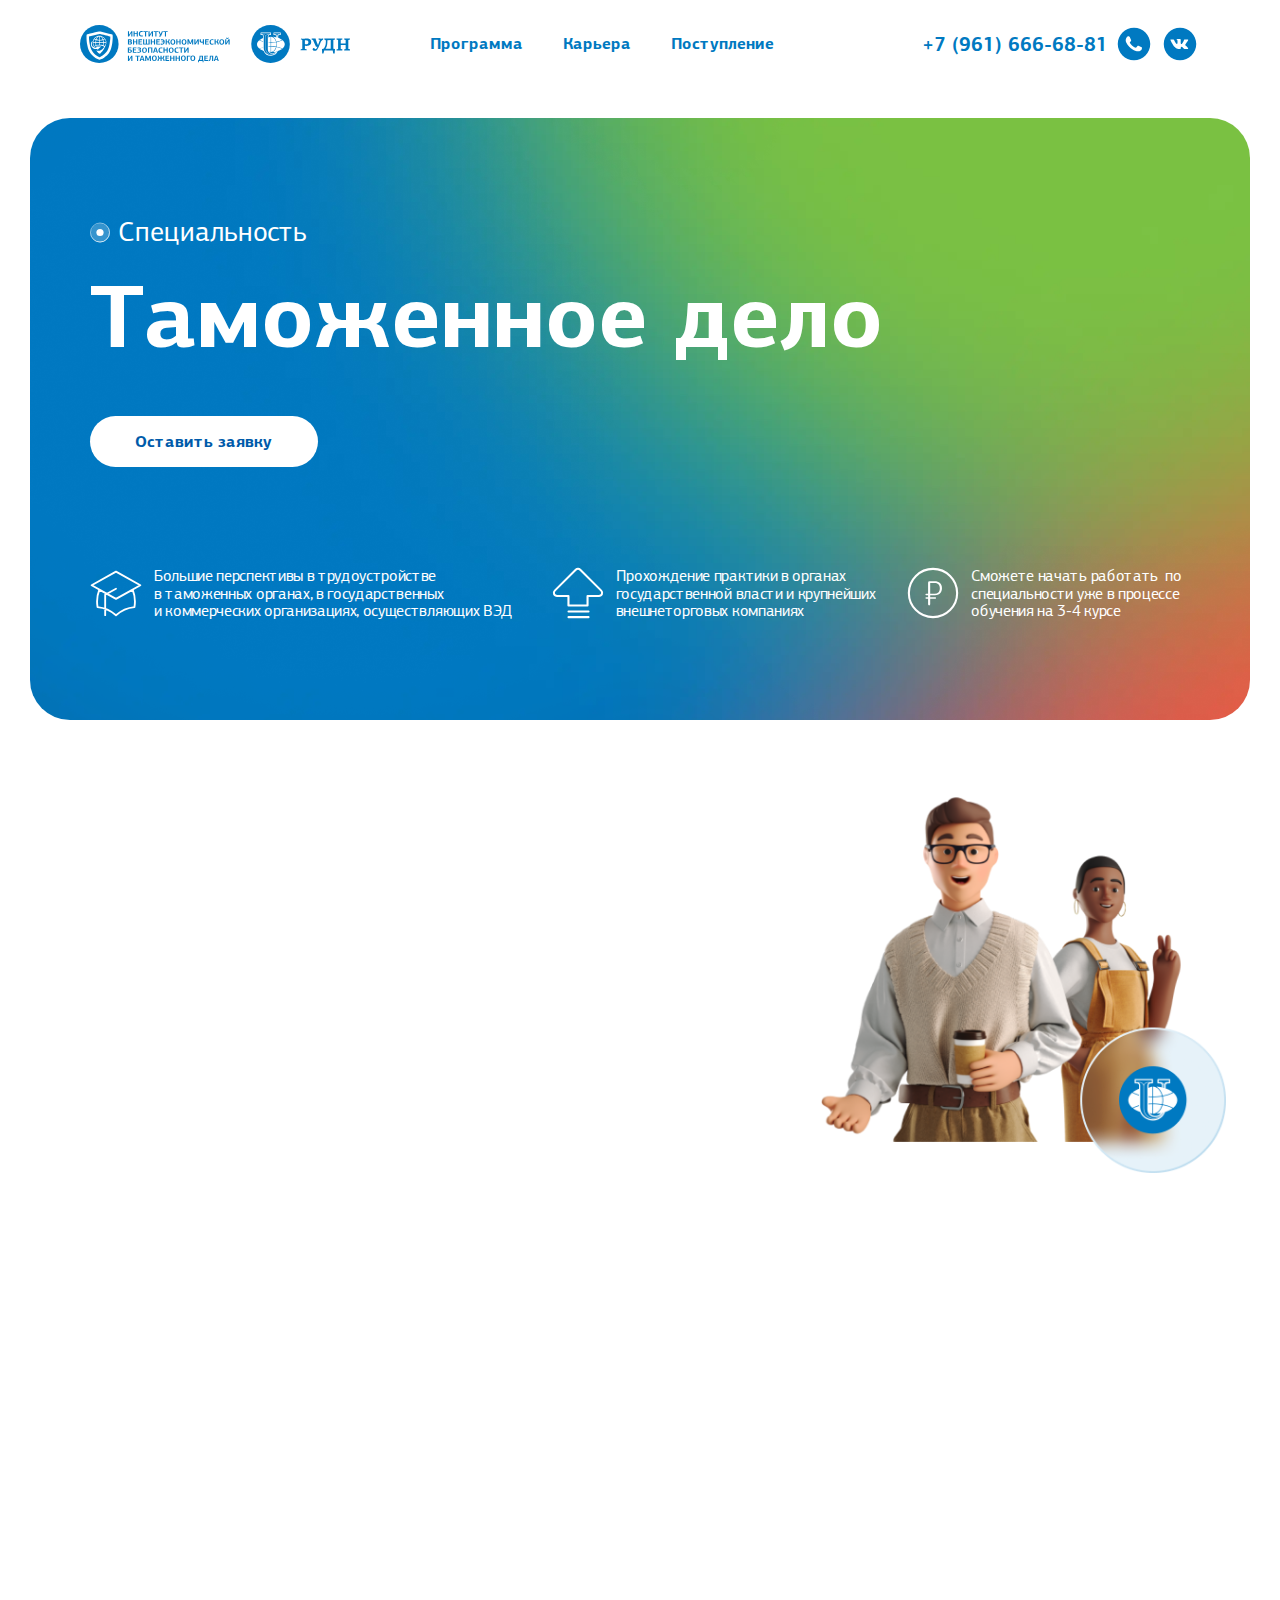
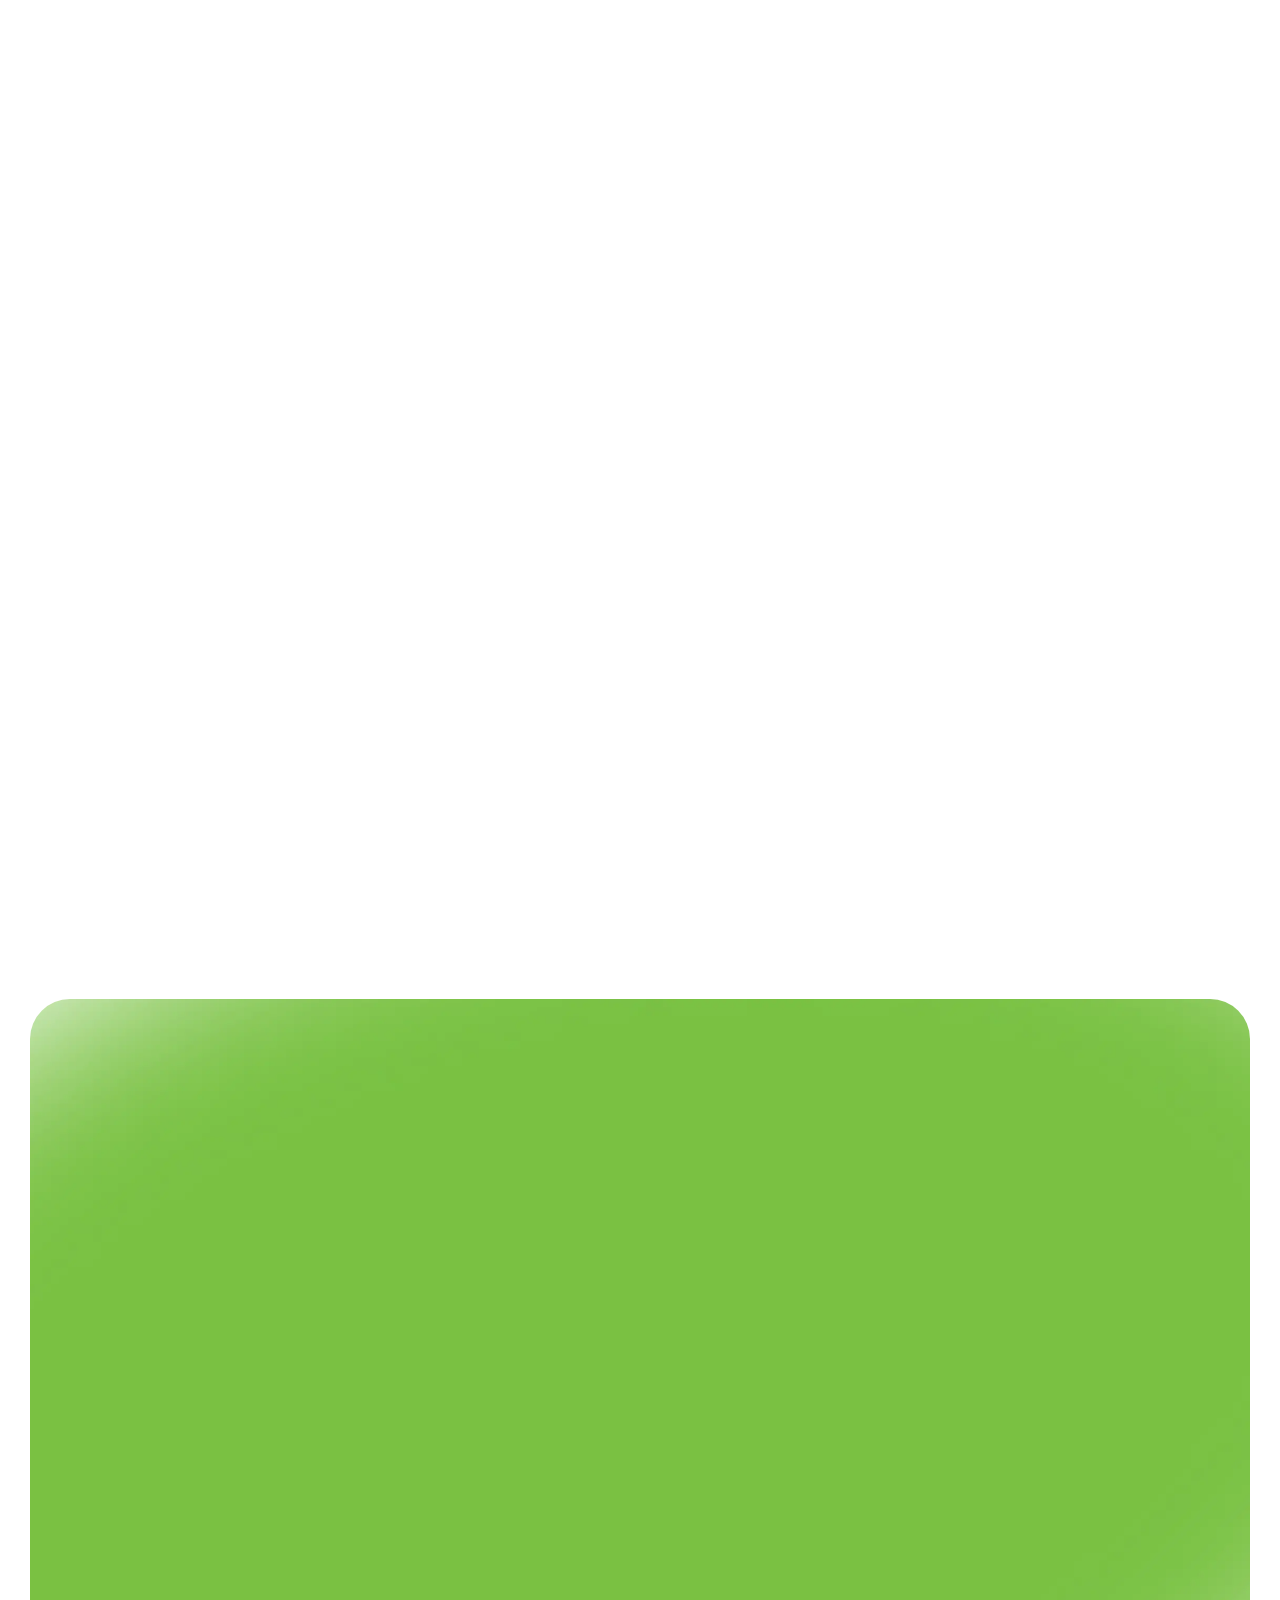
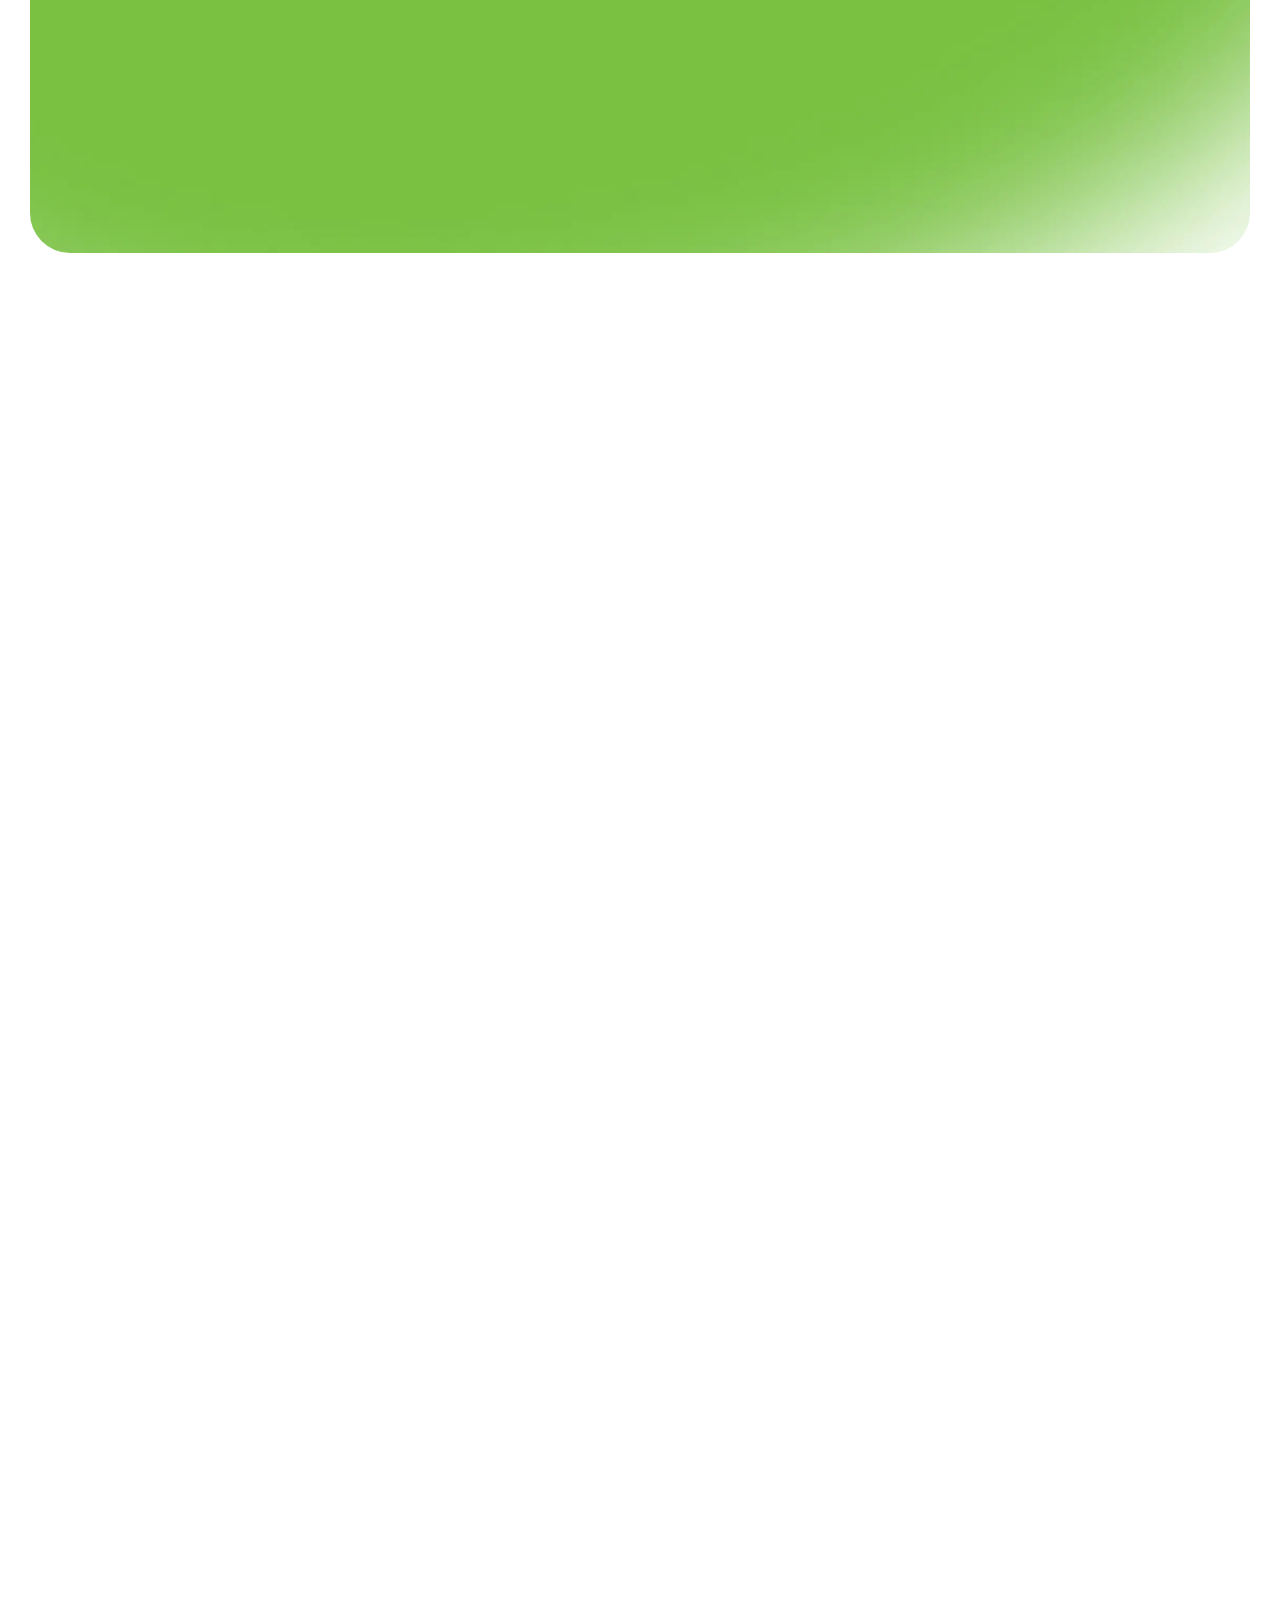
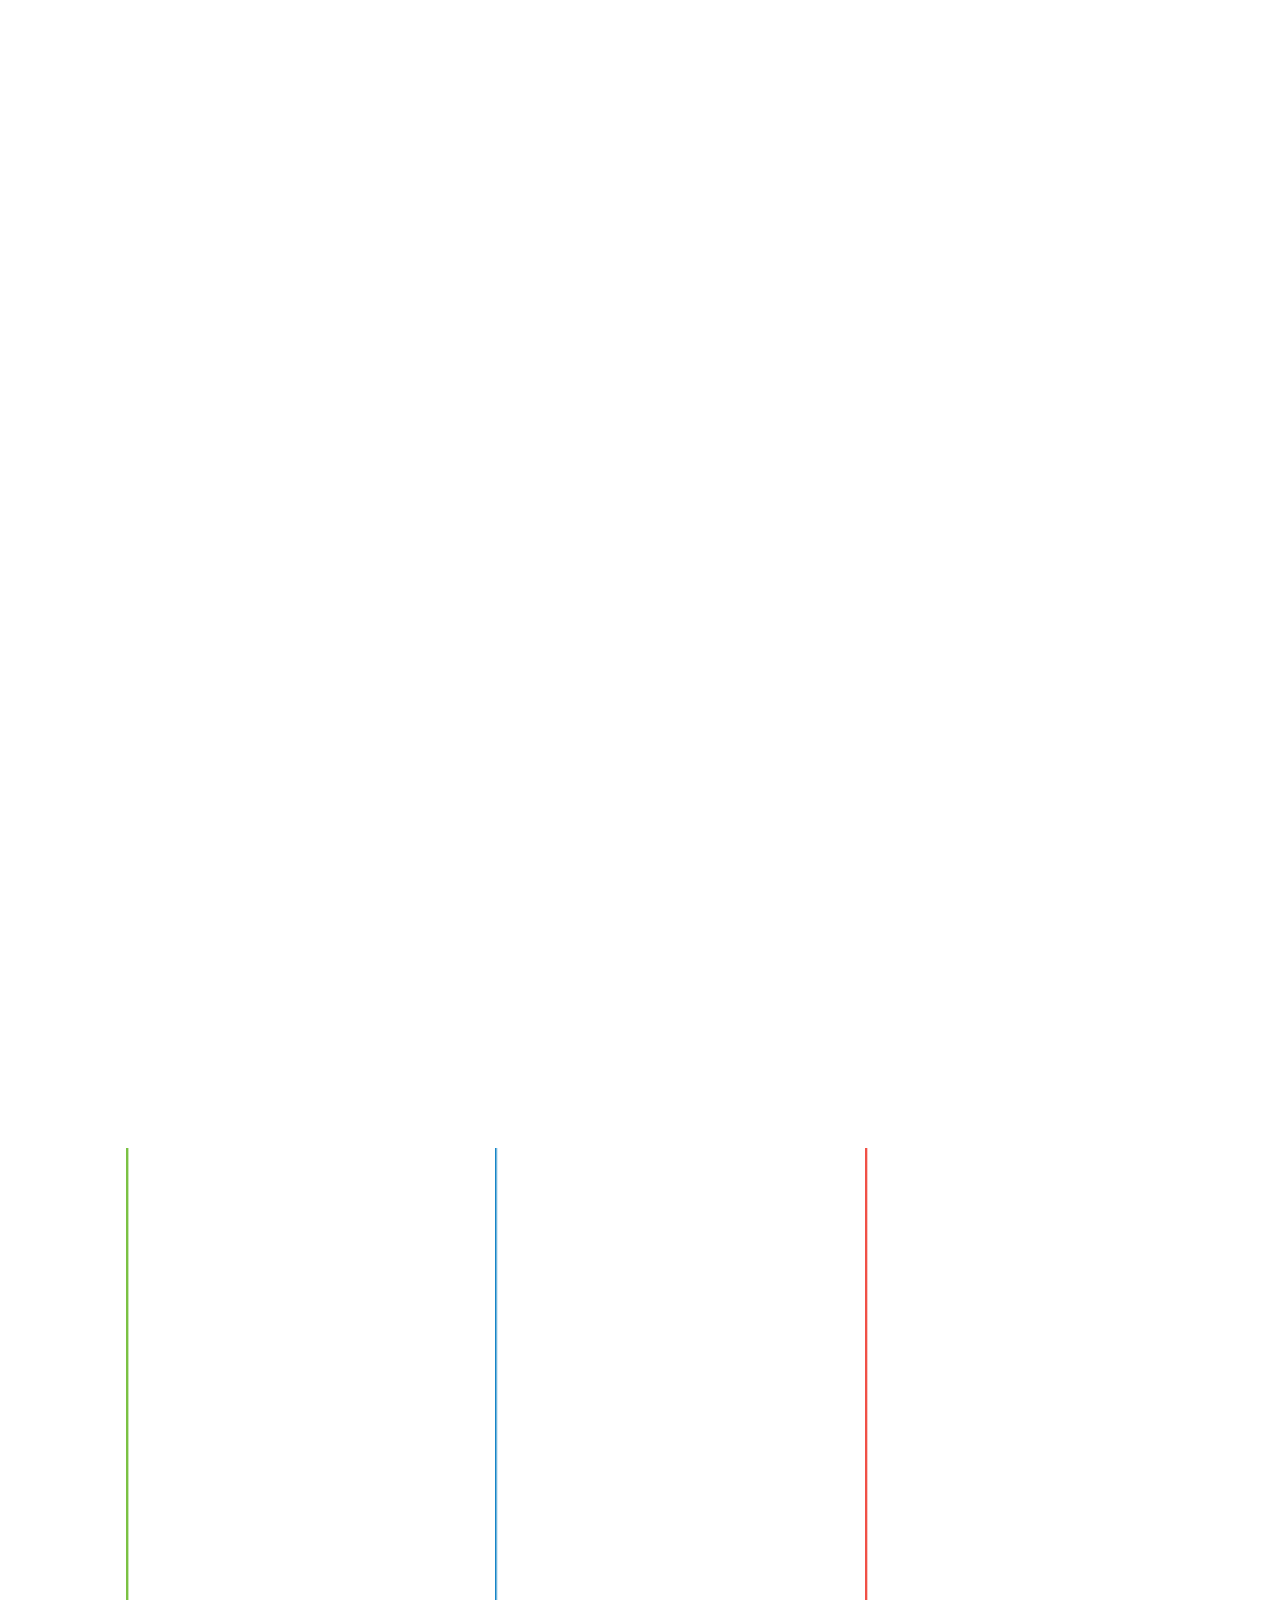
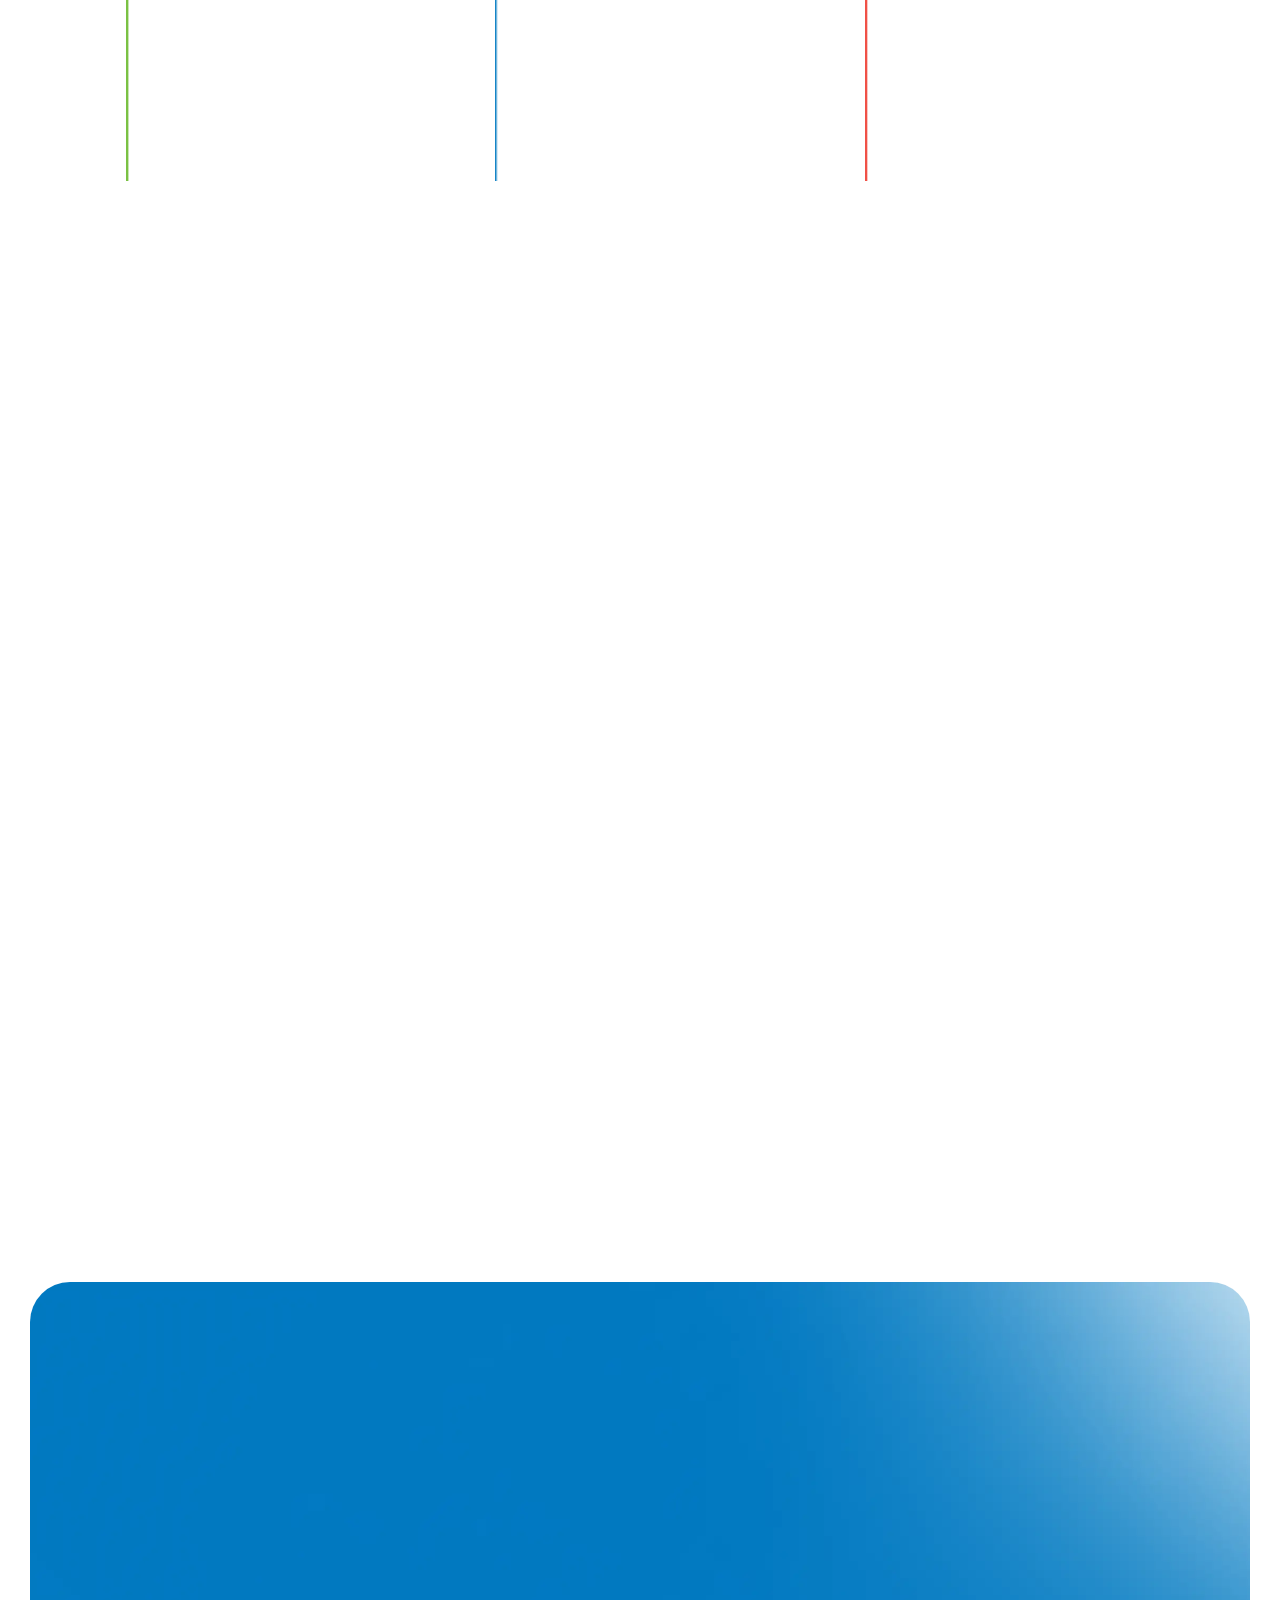
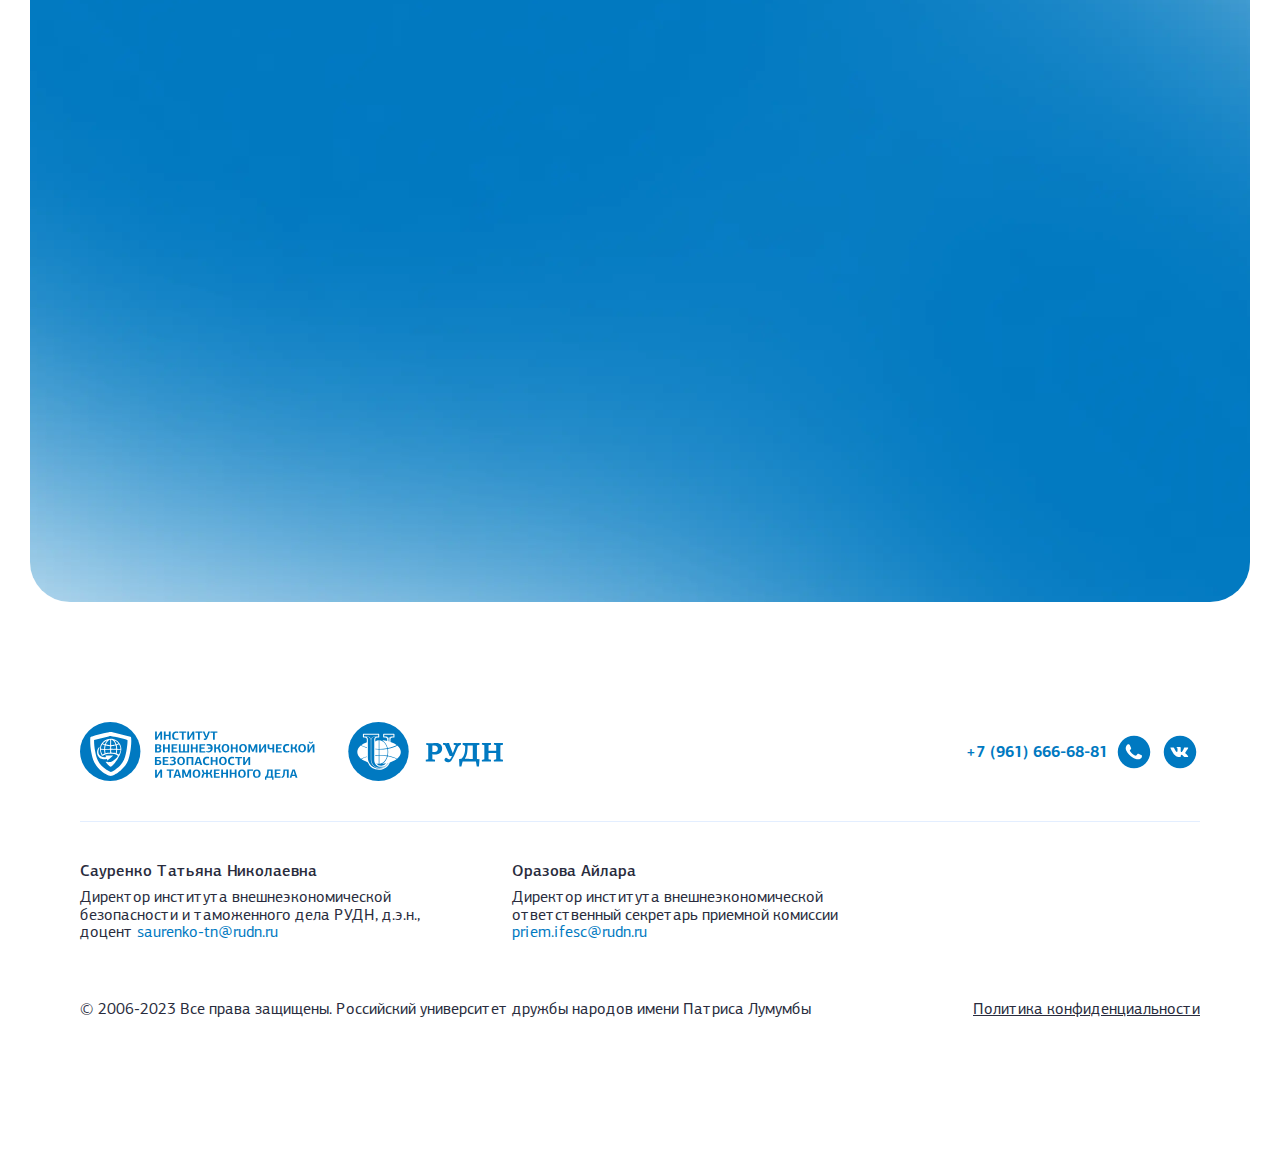
==== commit 9e9d0362: "fixed bugs" ====
--- a/index.html
+++ b/index.html
@@ -22,9 +22,9 @@
 
                     <div class="menu">
                         <nav class="nav">
-                            <a href="" class="nav__link"><span>Программа</span></a>
-                            <a href="" class="nav__link"><span>Карьера</span></a>
-                            <a href="" class="nav__link"><span>Поступление</span></a>
+                            <a href="#programs" class="nav__link"><span>Программа</span></a>
+                            <a href="#career" class="nav__link"><span>Карьера</span></a>
+                            <a href="#exams" class="nav__link"><span>Поступление</span></a>
                         </nav>
 
                         <div class="header-contacts">
@@ -113,7 +113,8 @@
                 </div>
             </section>
 
-            <section class="programs">
+            <section class="programs _anchor">
+                <span id="programs" class="_anchor__item"></span>
                 <div class="container">
                     <div class="programs__top animated">
                         <div class="text45 medium-text">
@@ -184,7 +185,8 @@
                             </div>
                             <div class="benefit-item__desc">
                                 за 5 лет (сопоставимое с балакавриатом
-                                + магистратура 6 лет)
+                                + магистратура 6 лет) <br>
+                                Без вступительного экзамена по математике
                             </div>
                         </div>
                         <div class="benefit-item animated">
@@ -268,7 +270,8 @@
                             <div class="text16">Места прохождения практики</div>
                         </div>
                     </div>
-                    <div class="practice__bottom">
+                    <div class="_anchor practice__bottom">
+                        <span id="career" class="_anchor__item"></span>
                         <div class="practice-places animated">
                             <div class="text45 medium-text">
                                 Места прохождения практики
@@ -380,7 +383,8 @@
                 </div>
             </section>
 
-            <section class="exams">
+            <section class="exams _anchor">
+                <span id="exams" class="_anchor__item"></span>
                 <div class="container">
                     <div class="animated">
                         <div class="text45 medium-text">
@@ -974,6 +978,11 @@
                 </div>
             </section>
 
+            <div class="mob-footer">
+                <button data-modal="reqModal" class="m-btn m-btn-blue">
+                    <span>Записаться на курс</span>
+                </button>
+            </div>
         </main>
         <footer class="footer">
             <div class="container">
@@ -1049,7 +1058,7 @@
                 </div>
                 <div class="text18">Мы позвоним и расскажем всё про обучение!</div>
             </div>
-            <form action="email.php" method="post" class="modal-form">
+            <form class="modal-form">
                 <div class="modal-form__fields">
                     <div class="fg">
                         <input type="text" name="name" placeholder="ФИО">
--- a/css/style.min.css
+++ b/css/style.min.css
@@ -1,2 +1,2 @@
-@font-face{font-family:"PF Centro Sans Pro";src:url(../fonts/PFCentroSansPro-Regular.ttf) format("ttf"),url(../fonts/PFCentroSansPro-Regular.eot) format("eot"),url(../fonts/PFCentroSansPro-Regular.woff) format("woff"),url(../fonts/PFCentroSansPro-Regular.woff2) format("woff2");font-weight:400;font-style:normal;font-display:swap}@font-face{font-family:"PF Centro Sans Pro";src:url(../fonts/PFCentroSansPro-Medium.ttf) format("ttf"),url(../fonts/PFCentroSansPro-Medium.eot) format("eot"),url(../fonts/PFCentroSansPro-Medium.woff) format("woff"),url(../fonts/PFCentroSansPro-Medium.woff2) format("woff2");font-weight:500;font-style:normal;font-display:swap}@font-face{font-family:"PF Centro Sans Pro";src:url(../fonts/PFCentroSansPro-Bold.ttf) format("ttf"),url(../fonts/PFCentroSansPro-Bold.eot) format("eot"),url(../fonts/PFCentroSansPro-Bold.woff) format("woff"),url(../fonts/PFCentroSansPro-Bold.woff2) format("woff2");font-weight:700;font-style:normal;font-display:swap}*,::after,::before{margin:0;padding:0;-webkit-box-sizing:border-box;box-sizing:border-box;-webkit-font-smoothing:antialiased!important;-webkit-tap-highlight-color:transparent;outline:0!important}h1,h2,h3,h4,h5,h6{font-weight:400}a,body,div,form,h1,h2,h3,h4,h5,li,p,ul{margin:0;padding:0;border:0;text-decoration:none;line-height:1}button,input,textarea{outline:0!important;-webkit-transition:.125s;-o-transition:.125s;transition:.125s;font-family:inherit}input:active,input[type=checkbox]:focus,input[type=file]:focus,input[type=radio]:focus,input[type=text]:focus{outline:0!important}::-webkit-input-placeholder{color:#222}::-moz-placeholder{color:#222}:-moz-placeholder{color:#222}:-ms-input-placeholder{color:#222}input::-webkit-inner-spin-button,input::-webkit-outer-spin-button{-webkit-appearance:none;margin:0}input[type=number]{-moz-appearance:textfield}html{height:100%;scroll-behavior:smooth;width:100%}svg{-ms-flex-negative:0;flex-shrink:0}path,svg{-webkit-transition:.125s;-o-transition:.125s;transition:.125s}a{color:inherit;text-decoration:none;-webkit-transition:125ms;-o-transition:125ms;transition:125ms}a:focus,a:hover{text-decoration:none!important}li,ul{margin:0;padding:0;list-style:none}i{line-height:100%}fieldset{min-width:0;padding:0;margin:0;border:0}button{cursor:pointer;border:none;outline:0;-webkit-box-sizing:border-box;box-sizing:border-box;-webkit-transition:125ms;-o-transition:125ms;transition:125ms;background-color:inherit;font-size:1em}.swiper-button-next,.swiper-button-prev{z-index:2}.swiper-button-next::after,.swiper-button-prev::after{display:none}img{-webkit-user-select:none;-moz-user-select:none;-o-user-select:none;-ms-user-select:none;user-select:none}html.fixed-body{overflow-y:hidden}.wrapper{min-height:100vh;display:-webkit-box;display:-ms-flexbox;display:flex;-webkit-box-orient:vertical;-webkit-box-direction:normal;-ms-flex-direction:column;flex-direction:column;-ms-flex-negative:0;flex-shrink:0}.content{-webkit-box-flex:1;-ms-flex-positive:1;flex-grow:1;display:-webkit-box;display:-ms-flexbox;display:flex;-webkit-box-orient:vertical;-webkit-box-direction:normal;-ms-flex-direction:column;flex-direction:column;width:100%}.m-page{width:calc(100vw - (100vw - 100%));overflow-x:hidden;font-family:"PF Centro Sans Pro",sans-serif;font-weight:400;color:#292c3d;font-size:calc(1260px * (16 / 1260));padding-top:7.38em}@media screen and (max-width:1260px){.m-page{font-size:calc(100vw * (16 / 1260))}}.m-page.fixed-body,.m-page.fixed-body2{overflow-y:hidden;padding-right:var(--scrollWidth)}.container{max-width:1260px;width:100%;margin:0 auto;padding:0 5em}a:hover{color:#0079c1}@media screen and (max-width:992px){.m-page{font-size:calc(100vw * (16 / 768));padding-top:4em}.container{padding:0 2.5em}}@media screen and (max-width:576px){.m-page{font-size:calc(100vw * (16 / 360))}.container{padding:0 1.875em}}.text90{font-size:5.625em}.text45{font-size:2.8125em;line-height:110%}.text28{font-size:1.75em}.text18{font-size:1.125em}.text16{font-size:1em;line-height:110%}.text15{font-size:.9375em;letter-spacing:-.01875em}.text14{font-size:.875em;line-height:120%}.bold-text{font-weight:700}.medium-text{font-weight:500}.m-btn{display:-webkit-box;display:-ms-flexbox;display:flex;-webkit-box-align:center;-ms-flex-align:center;align-items:center;-webkit-box-pack:center;-ms-flex-pack:center;justify-content:center;-webkit-transition:.225s ease-out;-o-transition:.225s ease-out;transition:.225s ease-out;padding:0 2.84em;border-radius:1.875em;height:3.1875em;font-weight:700}.m-btn:focus{-webkit-box-shadow:none;box-shadow:none}.m-btn span{font-size:1em;line-height:120%}.m-btn-blue{color:#fff;background-color:#005baa}.m-btn-blue:hover{background-color:#005096;color:#fff}.m-btn-green{color:#fff;background-color:#7ac143}.m-btn-green:hover{background-color:#6aae35;color:#fff}.m-btn-white{background-color:#fff;color:#005baa}.m-btn-white:hover{background-color:#e9e9e9;color:#005baa}.m-btn-white-outline{border:2px solid #fff;color:#fff}.m-btn-white-outline:hover{border-color:#d7d7d7;color:#d7d7d7}@media screen and (max-width:992px){.text90{font-size:3em}.text45{font-size:1.5em}.text28{font-size:1em}.text14,.text15,.text16,.text18{font-size:.875em}.m-btn{padding:0 2em;height:2.25em;border-radius:1em}.m-btn span{font-size:.875em}}.fg{position:relative;margin:0}.fg input{border:1px solid #fff;padding:0 1.875em;height:4em;width:100%;font-size:1em;font-weight:700;background-color:#fff;color:#005baa;border-radius:1.875em}.fg input::-webkit-input-placeholder{color:#005baa}.fg input::-moz-placeholder{color:#005baa}.fg input:-ms-input-placeholder{color:#005baa}.fg input::-ms-input-placeholder{color:#005baa}.fg input::placeholder{color:#005baa}.fg input:focus{border-color:#005baa}.fg .iti{width:100%}.fg .iti__selected-flag{padding:0 .75em 0 1.875em}.fg .iti__flag{-webkit-box-shadow:unset;box-shadow:unset}.fg .iti__flag-container:hover .iti__selected-flag{background-color:transparent}.fg .iti__dial-code,.fg .iti__divider,.fg .iti__preferred{display:none}.fg .iti__arrow{border:none;background-image:url(../img/arrow2.svg);width:.8125em;height:.625em;background-size:100% auto;background-repeat:no-repeat;background-position:center}.fg .iti__country{padding:0;color:#005baa;font-size:1em}.fg .iti__country:not(:last-child){margin:0 0 .75em}.fg .iti__country.iti__highlight{background-color:transparent}.fg .iti__country:hover{background-color:transparent;opacity:.8}.fg .iti__country .iti__flag-box{display:none}.fg .iti__country-list{padding:1.25em .75em 1.25em 1.25em;border-radius:1em;background:#fff;-webkit-box-shadow:0 .1875em 5.1875em 0 rgba(0,0,0,.1);box-shadow:0 .1875em 5.1875em 0 rgba(0,0,0,.1);border:none;margin-top:.25em}.fg .iti__country-list::-webkit-scrollbar{width:.25em;height:.25em}.fg .iti__country-list::-webkit-scrollbar-track{background:0 0;border-radius:3.125em}.fg .iti__country-list::-webkit-scrollbar-thumb{background:#005baa;border-radius:3.125em}.fg .international-phone{padding-left:5.31em!important;font-weight:400}@media screen and (max-width:576px){.text90{font-size:2.5em}.fg input{height:3.375em}}.animated{-webkit-transition:.9s;-o-transition:.9s;transition:.9s;opacity:0}.animated--active{opacity:1}.breadcrumbs{margin-top:60px}.breadcrumbs__item{font-size:16px;line-height:110%;position:relative;font-weight:400;display:inline}.breadcrumbs__item:last-child{font-weight:600}.breadcrumbs__item:not(:first-child){margin-left:24px}.breadcrumbs__item:not(:first-child):before{content:'';position:absolute;z-index:1;width:3.51px;height:3.51px;background-color:#0079c1;border-radius:1px;-webkit-transform:rotate(-45deg);-ms-transform:rotate(-45deg);transform:rotate(-45deg);top:7px;right:100%;margin-right:10px}.modal{position:fixed;left:0;top:0;width:100%;height:calc(100 * var(--vh));overflow-y:auto;z-index:80;opacity:0;pointer-events:none;-webkit-transition:.3s;-o-transition:.3s;transition:.3s;padding:1em 0;text-align:center}.modal:after{content:'';display:inline-block;height:100%;vertical-align:middle;margin-right:-4px}.modal__bg{background:rgba(1,17,32,.8);position:fixed;width:100%;height:calc(100 * var(--vh));top:0;left:0;display:none;z-index:2}.modal._active{opacity:1;pointer-events:unset}.modal._active .modal__bg{display:block}.modal__dialog{text-align:left;vertical-align:middle;border-radius:2.5em;background:#eef2f9;width:54.4375em;max-width:calc(100% - 8.75em);position:relative;z-index:3;padding:5em 4.38em;display:inline-block;overflow:hidden}.modal__close{z-index:10;border-top:0;background-color:transparent;width:2em;display:-webkit-box;display:-ms-flexbox;display:flex;-webkit-box-align:center;-ms-flex-align:center;align-items:center;position:absolute;top:2.5em;right:3.75em}.modal__close svg{width:100%;height:auto}.modal__top{display:grid;grid-template-columns:100%;gap:.75em;text-align:center;color:#005baa;margin-bottom:3.25em}.modal__logo{width:18em;margin:14.25em 0 0 auto}.modal__logo img{width:100%;display:block}.modal__img{pointer-events:none;position:absolute;right:0;bottom:0;width:48.9375em;max-width:100%}.modal__img img{width:100%;display:block}.modal__img ._view2{display:none}.modal-form{max-width:37.875em;margin:0 auto}.modal-form__fields{display:grid;grid-template-columns:100%;gap:1.25em}.modal-form__conf{margin-top:.875em;text-align:center}.modal-form__conf a{color:#005baa;text-decoration:underline}.modal-form__nav{margin-top:2.25em;display:-webkit-box;display:-ms-flexbox;display:flex;-webkit-box-pack:center;-ms-flex-pack:center;justify-content:center}@media screen and (max-width:992px){.modal__top .text45{font-size:1.5em}.modal__logo{margin-top:17.12em;width:14.74em}.modal-form__nav .m-btn{height:3.1875em;padding:0 2.84em;border-radius:1.875em}.modal-form__nav .m-btn span{font-size:1em}}@media screen and (max-width:576px){.modal{padding-top:.5em}.modal:after{display:none}.modal__dialog{padding:3.5em 1.25em 2.5em;margin:0 auto;max-width:calc(100% - 1.25em)}.modal__close{top:1.25em;right:1.25em;width:1.5em}.modal__top{margin-bottom:2.25em}.modal__img ._view1{display:none}.modal__img ._view2{display:block}.modal__logo{width:8.3em;margin-top:7.25em}}.header{position:fixed;top:0;left:0;z-index:10;width:100%;padding:1.5em 0;-webkit-transition:.3s;-o-transition:.3s;transition:.3s;background:#fff}.header._fix{-webkit-transform:translateY(0);-ms-transform:translateY(0);transform:translateY(0);-webkit-box-shadow:0 .25em .25em 0 rgba(0,0,0,.1);box-shadow:0 .25em .25em 0 rgba(0,0,0,.1)}.header .container{max-width:1440px}.header__inner{display:-webkit-box;display:-ms-flexbox;display:flex;-webkit-box-align:center;-ms-flex-align:center;align-items:center;-webkit-box-pack:justify;-ms-flex-pack:justify;justify-content:space-between}.header__logo{display:block;width:16.875em;-ms-flex-negative:0;flex-shrink:0}.header__logo img{width:100%;display:block}.menu{margin-left:5em;-webkit-box-flex:1;-ms-flex-positive:1;flex-grow:1;display:-webkit-box;display:-ms-flexbox;display:flex;-webkit-box-align:center;-ms-flex-align:center;align-items:center;-webkit-box-pack:justify;-ms-flex-pack:justify;justify-content:space-between}.menu__bg{display:none}.footer-contacts__link,.header-contacts__link,.nav__link{font-weight:700;color:#0079c1}.footer-contacts__link:hover,.header-contacts__link:hover,.nav__link:hover{color:#7ac143}.footer-contacts__link span,.header-contacts__link span,.nav__link span{font-size:1em;line-height:120%}.header-contacts__link span{font-size:1.25em}.nav{display:-webkit-box;display:-ms-flexbox;display:flex;-webkit-box-align:center;-ms-flex-align:center;align-items:center}.nav__link:not(:last-child){margin:0 2.5em 0 0}.footer-contacts,.header-contacts,.socials{display:-webkit-box;display:-ms-flexbox;display:flex;-webkit-box-align:center;-ms-flex-align:center;align-items:center}.socials{margin-left:.375em}.socials__item{width:2.5em;display:-webkit-box;display:-ms-flexbox;display:flex;-webkit-box-align:center;-ms-flex-align:center;align-items:center}.socials__item:not(:last-child){margin:0 .375em 0 0}.socials__item svg{width:100%;height:auto}.socials__item:hover path{fill:#7ac143}.burger{display:none}@media screen and (max-width:992px){.header{padding:1.25em 0}.header__logo{width:9em}.menu{margin-left:2.67em}.header-contacts__link span{font-size:.875em}.nav__link:not(:last-child){margin:0 1.5em 0 0}.nav__link span{font-size:.875em}.socials__item{width:1.75em}.socials__item:not(:last-child){margin:0 .125em 0 0}}@media screen and (max-width:576px){.header__logo{width:10.5em}.header._open .burger ._view1{opacity:0}.header._open .burger ._view2{opacity:1}.header._open .menu{opacity:1;pointer-events:unset}.header._open .menu__bg{display:block}.menu{position:absolute;top:100%;right:1.25em;display:block;padding:1.25em;z-index:21;background-color:#fff;border-radius:1em;-webkit-transition:.3s;-o-transition:.3s;transition:.3s;opacity:0;pointer-events:none}.menu__bg{position:fixed;top:0;left:0;width:100%;height:calc(100 * var(--vh));background:rgba(0,0,0,.5);z-index:20}.header-contacts,.nav{-webkit-box-orient:vertical;-webkit-box-direction:normal;-ms-flex-direction:column;flex-direction:column;-webkit-box-align:start;-ms-flex-align:start;align-items:flex-start}.header-contacts__link span,.nav__link span{line-height:100%}.nav__link:not(:last-child){margin:0 0 .75em}.header-contacts{margin-top:1.25em}.socials{margin:.375em 0 0}.burger{z-index:22;width:1.5em;height:1.5em;display:-webkit-box;display:-ms-flexbox;display:flex;-webkit-box-align:center;-ms-flex-align:center;align-items:center;-webkit-box-pack:center;-ms-flex-pack:center;justify-content:center;position:relative}.burger img{width:100%;position:absolute;top:50%;left:50%;-webkit-transform:translate(-50%,-50%);-ms-transform:translate(-50%,-50%);transform:translate(-50%,-50%)}.burger ._view2{opacity:0}}.footer{padding:3.75em 0 8.75em}.footer .container{max-width:1440px}.footer__inner{padding-bottom:2.5em;display:-webkit-box;display:-ms-flexbox;display:flex;-webkit-box-align:center;-ms-flex-align:center;align-items:center;-webkit-box-pack:justify;-ms-flex-pack:justify;justify-content:space-between;border-bottom:1px solid #e3eeff}.footer__logo{width:26.44em;-ms-flex-negative:0;flex-shrink:0;display:block}.footer__logo img{width:100%;display:block}.footer__bottom{display:-webkit-box;display:-ms-flexbox;display:flex;-webkit-box-pack:justify;-ms-flex-pack:justify;justify-content:space-between;margin-top:3.5em}.footer__bottom .text16{line-height:150%}.footer__conf{text-decoration:underline}.persons{margin-top:2.5em;display:-webkit-box;display:-ms-flexbox;display:flex;-webkit-box-align:start;-ms-flex-align:start;align-items:flex-start}.persons__item{max-width:24.5em;display:grid;grid-template-columns:100%;gap:.5em}.persons__item:not(:last-child){margin:0 2.5em 0 0}.persons__item a{color:#0079c1}.persons__item a:hover{text-decoration:underline!important}@media screen and (max-width:992px){.footer{padding:1.875em 0 3.25em}.footer__inner{padding-bottom:1.25em}.footer__logo{width:14.2em}.footer__bottom{margin-top:2.25em}.footer-contacts__link span{font-size:.875em}.persons{margin-top:1.25em}.persons__item{max-width:15.5em;display:grid;grid-template-columns:100%;gap:.25em}.persons__item:not(:last-child){margin:0 1.25em 0 0}}@media screen and (max-width:576px){.footer__top{padding-bottom:3.25em;position:relative}.footer__logo{width:10.5em}.footer__bottom{-webkit-box-orient:vertical;-webkit-box-direction:normal;-ms-flex-direction:column;flex-direction:column}.footer__bottom .text16{line-height:120%}.footer__c{-ms-flex-negative:0;flex-shrink:0}.footer__conf{margin-top:1em}.footer-contacts{position:absolute;bottom:0;left:0}.footer-contacts__link{display:-webkit-box;display:-ms-flexbox;display:flex;-webkit-box-align:center;-ms-flex-align:center;align-items:center}.footer-contacts .socials{-webkit-box-ordinal-group:0;-ms-flex-order:-1;order:-1;margin:0 .375em 0 0}.persons{display:block}.persons__item:not(:last-child){margin:0 0 1em}}._full-bg{position:relative}._full-bg:before{content:'';z-index:-1;position:absolute;top:0;left:50%;-webkit-transform:translateX(-50%);-ms-transform:translateX(-50%);transform:translateX(-50%);height:100%;width:calc(100% - 3.75em);background-size:cover;background-position:center;border-radius:2.5em;background-color:#292c3d}.main{padding:6.25em 0;color:#fff}.main:before{background-image:url(../img/main-bg.webp)}.main__subtitle{display:-webkit-box;display:-ms-flexbox;display:flex;-webkit-box-align:center;-ms-flex-align:center;align-items:center;margin-bottom:1.5em}.main__subtitle img{width:1.25em;-ms-flex-negative:0;flex-shrink:0;margin-right:.5em}.main__nav{margin-top:3.5em;display:-webkit-box;display:-ms-flexbox;display:flex}.main__nav .m-btn:not(:last-child){margin:0 .625em 0 0}.main__items{margin-top:6.25em;display:grid;grid-template-columns:1.5fr 1.14fr .96fr;gap:1.25em 1.25em}.main-item{display:-webkit-box;display:-ms-flexbox;display:flex;-webkit-box-align:center;-ms-flex-align:center;align-items:center}.main-item__icon{width:3.25em;display:block;-ms-flex-negative:0;flex-shrink:0;margin-right:.75em}.main-item .text16{letter-spacing:-.02em}.desc{padding:8.75em 0 3.75em}.desc__inner{display:grid;grid-template-columns:calc(100% - 25.375em - 1.81em) 25.375em;-webkit-box-pack:justify;-ms-flex-pack:justify;justify-content:space-between;width:calc(100% + 2.25em);-webkit-box-align:center;-ms-flex-align:center;align-items:center}.desc__content{display:grid;grid-template-columns:100%;gap:2.25em}.desc__title{line-height:120%}.desc__title span{color:#005baa}.desc__text{line-height:130%}.desc__img img{width:100%;display:block}.programs{padding:3.75em 0}.programs__top{display:-webkit-box;display:-ms-flexbox;display:flex;-webkit-box-align:center;-ms-flex-align:center;align-items:center}.programs__badges{display:-webkit-box;display:-ms-flexbox;display:flex;-webkit-box-align:center;-ms-flex-align:center;align-items:center;margin-left:1.25em}.programs__items{margin-top:3.5em;display:grid;grid-template-columns:100%;gap:1.25em}.m-badge{display:-webkit-box;display:-ms-flexbox;display:flex;-webkit-box-align:center;-ms-flex-align:center;align-items:center;padding:0 1em;height:2.4375em;border-radius:2.5em;background:#e3eeff;font-weight:500;margin-right:.5em}.m-badge span{font-size:1em;line-height:120%}.program-card{padding:2.5em 5em;border-radius:2.5em;background:#eef2f9;position:relative;min-height:3em}.program-card__content{max-width:28em}.program-card__nav{display:-webkit-box;display:-ms-flexbox;display:flex;margin-top:1.875em}.program-card__nav .m-btn ._view2{display:none}.program-card__img{position:absolute;right:0;top:0;height:100%}.program-card__img img{height:100%;display:block}.program-card__img ._view2{display:none}.program-card__items{margin-top:1.5em;display:grid;grid-template-columns:repeat(3,calc(100% / 3 - 1em));gap:1.5em}.program-card__groups{display:-webkit-box;display:-ms-flexbox;display:flex;-webkit-box-pack:justify;-ms-flex-pack:justify;justify-content:space-between}.program-card__groups .program-item{margin-top:1.75em;max-width:11em}.program-item{display:-webkit-box;display:-ms-flexbox;display:flex;-webkit-box-align:center;-ms-flex-align:center;align-items:center}.program-item._big{grid-column:span 2;max-width:12em}.program-item__num{margin-right:.5em;min-width:1.625em;font-weight:500;color:#005baa;-ms-flex-negative:0;flex-shrink:0}.program-item__num span{font-size:2.8125em}.program-item__num._green{color:#00a94f}.program-item__num._red{color:#ed1d24}.program-item__title .text18{letter-spacing:-.0225em}.benefit{padding:3.75em 0}.benefit__title{padding:0 1em;text-align:center}.benefit__title span{color:#7ac143}.benefit__items{margin-top:4.75em;display:grid;grid-template-columns:repeat(3,calc(100% / 3 - 5em / 3));gap:2.5em;-webkit-box-align:start;-ms-flex-align:start;align-items:flex-start}.benefit__nav{display:-webkit-box;display:-ms-flexbox;display:flex;-webkit-box-pack:center;-ms-flex-pack:center;justify-content:center;margin-top:4.75em}.benefit-item{position:relative;padding-left:3.25em;display:grid;grid-template-columns:100%;gap:.625em}.benefit-item:before{content:'';position:absolute;top:0;left:0;width:2.5em;height:2.8125em;background-image:url(../img/check.webp);background-size:100% auto;background-repeat:no-repeat;background-position:center}.benefit-item__desc,.benefit-item__title{font-size:1em;letter-spacing:-.02em}.benefit-item__title{font-weight:500}.practice{overflow:hidden;margin:3.75em 0;padding:6.25em 0 0;color:#fff}.practice:before{background-image:url(../img/practice-bg.webp)}.practice__items{margin-top:3.5em;display:grid;grid-template-columns:1fr 1.25fr 1fr 1fr;gap:1.25em 3.5em;-webkit-box-align:start;-ms-flex-align:start;align-items:flex-start}.practice__items ._big{grid-column:span 2}.practice__bottom{width:calc(100% + 6em);display:grid;grid-template-columns:calc(100% - 35.4375em) 35.4375em}.practice__img{margin-top:-3.75em}.practice__img img{width:100%;display:block}.practice-item{position:relative;padding-left:2.8125em;display:grid;grid-template-columns:100%;gap:.75em}.practice-item:before{content:'';position:absolute;width:1.875em;height:1.875em;left:0;top:0;background-image:url(../img/point2.svg);background-size:100% auto;background-repeat:no-repeat;background-position:center}.practice-item .text28{font-weight:500;letter-spacing:-.03563em}.practice-item .text16{line-height:100%;letter-spacing:-.02em}.practice-places{padding-top:7.76em}.practice-slider{padding:2.5em 3.375em 2.5em 0;max-width:36.625em;position:relative}.practice-slider__wrap{overflow:hidden}.practice-slider .swiper-container{width:calc(100% + 1em)}.practice-slider .swiper-slide{width:20%;padding-right:1em}.practice-slider .swiper-button{top:50%;-webkit-transform:translateY(-50%);-ms-transform:translateY(-50%);transform:translateY(-50%);margin:0;width:2.125em;height:auto;display:-webkit-box;display:-ms-flexbox;display:flex;-webkit-box-align:center;-ms-flex-align:center;align-items:center;-webkit-box-pack:center;-ms-flex-pack:center;justify-content:center;opacity:.5;border-radius:50%;-webkit-filter:drop-shadow(0 0 2.3125em rgba(0,0,0,.3));filter:drop-shadow(0 0 2.3125em rgba(0,0,0,.3))}.practice-slider .swiper-button img{width:100%;display:block}.practice-slider .swiper-button:hover{opacity:.2}.practice-slider .swiper-button-next{right:0}.practice-card{padding-bottom:100%;position:relative;border-radius:2.5em;background-color:#fff}.practice-card img{position:absolute;top:50%;left:50%;-webkit-transform:translate(-50%,-50%);-ms-transform:translate(-50%,-50%);transform:translate(-50%,-50%);width:70%;max-height:70%;display:block}@media screen and (max-width:992px){._full-bg:before{width:calc(100% - 2em);border-radius:1.25em}.main{padding:2.5em 0 3.06em}.main:before{background-image:url(../img/main-bg2.webp)}.main__subtitle{margin-bottom:1em}.main__subtitle img{width:.75em;margin-right:.25em}.main__nav{margin-top:1.75em}.main__items{margin-top:3em;grid-template-columns:100%;max-width:19em}.main-item{font-weight:500}.main-item__icon{width:2.125em;margin-right:.25em}.main-item .text16{letter-spacing:-.0125em}.desc{padding:3.75em 0 1.875em}.desc__inner{grid-template-columns:calc(100% - 14.375em) 14.375em;width:calc(100% + 1.5em)}.desc__content{gap:1em}.desc__text{max-width:33em}.programs{padding:1.875em 0}.programs__badges{margin-left:.625em}.programs__items{margin-top:1.25em;gap:.625em}.m-badge{margin-right:.375em;height:1.4375em;border-radius:1.25em;padding:0 .5em}.m-badge span{font-size:.875em}.program-card{padding:1.25em 2.5em;min-height:7em;border-radius:1.3125em}.program-card__nav{margin-top:.9375em}.program-card__nav .m-btn ._view1{display:none}.program-card__nav .m-btn ._view2{display:block}.program-card__content{max-width:14.5em}.program-card__items{grid-template-columns:repeat(3,calc(100% / 3 - .5em));gap:.75em;margin-top:.75em}.program-card__group:not(:last-child){margin:0 1.5em 0 0}.program-card__group .program-item{margin-top:.75em}.program-card._type2{min-height:unset}.program-item._big{max-width:6em}.program-item__num{margin-right:.25em;min-width:.875em}.program-item__num span{font-size:1.5em}.benefit{padding:1.875em 0}.benefit__title{padding:0 3em}.benefit__items{margin-top:2.25em;grid-template-columns:repeat(2,calc(50% - 1.25em));gap:1.5em 2.5em}.benefit__nav{margin-top:2.25em}.benefit-item{gap:.375em;padding-left:1.75em}.benefit-item:before{width:1.375em;height:1.5em}.benefit-item__desc,.benefit-item__title{font-size:.875em;letter-spacing:-.0125em}.practice{margin:1.875em 0;padding:2.5em 0 0}.practice:before{background-image:url(../img/practice-bg2.webp)}.practice__items{margin-top:2.25em;gap:1.75em 1.25em;grid-template-columns:1fr 1.25fr 1.25fr 1fr}.practice__bottom{width:calc(100% + 1.875em);grid-template-columns:calc(100% - 18.5em) 18em;gap:.5em}.practice__img{margin-top:-3em}.practice-item{gap:.5em;padding-left:1.375em}.practice-item:before{width:1em;height:1em}.practice-places{padding-top:3.5em}.practice-slider{padding:1.25em 2.5em 1.25em 0;max-width:21em}.practice-slider .swiper-container{width:calc(100% + .5em)}.practice-slider .swiper-slide{padding-right:.5em}.practice-slider .swiper-button{width:1.5em}.practice-card{border-radius:1.25em}}@media screen and (max-width:576px){._full-bg:before{width:calc(100% - 1.25em)}.main:before{background-image:url(../img/main-bg3.webp)}.main__subtitle{margin-bottom:.75em}.main__nav{margin-top:1.5em}.main__items{margin-top:5em}.desc__inner{grid-template-columns:100%;width:100%;gap:2.5em}.desc__content{gap:1.125em}.desc__img{padding:0 1.375em}.desc__text{letter-spacing:-.00625em}.programs__top{display:block}.programs__badges{margin:.75em 0 0}.program-card{padding:1.25em;min-height:8.5625em}.program-card__nav{margin-top:1.25em}.program-card__img ._view1{display:none}.program-card__groups,.program-card__img ._view2{display:block}.program-card__group{max-width:6em}.program-card__group:not(:last-child){margin:0 0 1em}.program-item .text18{font-size:.625em}.benefit__title{padding:0 1em}.benefit__title span{display:block;line-height:inherit}.benefit__items{grid-template-columns:100%;padding:0 .44em 0 1em}.practice:before{background-image:url(../img/practice-bg3.webp)}.practice__items{grid-template-columns:100%}.practice__items ._big{grid-column:1/-1}.practice__bottom{width:100%;grid-template-columns:100%;gap:0}.practice__img{margin-top:0}.practice-slider{padding:1.25em 2.5em 1.25em 0;max-width:16.5em}.practice-slider .swiper-slide{width:25%}}.career{padding:3.75em 0}.career__top{max-width:49.5em;display:grid;grid-template-columns:100%;gap:1.5em}.career__items{display:-webkit-box;display:-ms-flexbox;display:flex;-ms-flex-wrap:wrap;flex-wrap:wrap;margin-top:2.25em;width:calc(100% + .75em)}.career__items .m-badge{margin:.75em .75em 0 0;font-weight:400}.career__items .m-badge span{letter-spacing:-.02em}.career__nav{margin-top:3.125em;display:-webkit-box;display:-ms-flexbox;display:flex}.exams{padding:3.75em 0}.exams__grid{padding:3.5em 2.81em 0;display:grid;grid-template-columns:repeat(2,calc(50% - 1.25em));gap:2.5em}.exam-card:after,.exam-card:before,.review-card:after,.review-card:before{content:'';position:absolute;left:0;bottom:0;width:100%}.exam-card:after,.review-card:after{border-radius:2.5em;background:#e3eeff;height:calc(100% - 3.44em);z-index:-1}.exam-card:before,.review-card:before{height:100%;background:rgba(255,255,255,.3);-webkit-backdrop-filter:blur(97.49999px);backdrop-filter:blur(97.49999px)}.exam-card{padding:2.5em 2.5em 1.625em;min-height:39em;position:relative;display:-webkit-box;display:-ms-flexbox;display:flex;-webkit-box-orient:vertical;-webkit-box-direction:normal;-ms-flex-direction:column;flex-direction:column}.exam-card:before{-webkit-clip-path:polygon(82.055% 6.38%,82.055% 6.38%,81.947% 5.345%,81.635% 4.363%,81.135% 3.448%,80.464% 2.612%,79.64% 1.869%,78.679% 1.231%,77.598% .712%,76.415% .325%,75.146% .083%,73.808% 0,8.247% 0,8.247% 0,6.91% .083%,5.641% .325%,4.457% .712%,3.377% 1.231%,2.416% 1.869%,1.591% 2.612%,.921% 3.448%,.42% 4.363%,.108% 5.345%,0 6.38%,0 18.519%,0 20.311%,0 93.62%,0 93.62%,.108% 94.655%,.42% 95.637%,.921% 96.552%,1.591% 97.388%,2.416% 98.131%,3.377% 98.769%,4.457% 99.288%,5.641% 99.675%,6.91% 99.917%,8.247% 100%,91.753% 100%,91.753% 100%,93.09% 99.917%,94.359% 99.675%,95.543% 99.288%,96.623% 98.769%,97.584% 98.131%,98.409% 97.388%,99.079% 96.552%,99.58% 95.637%,99.892% 94.655%,100% 93.62%,100% 24.898%,100% 24.898%,99.892% 23.863%,99.58% 22.882%,99.079% 21.966%,98.409% 21.13%,97.584% 20.387%,96.623% 19.749%,95.543% 19.231%,94.359% 18.844%,93.09% 18.602%,91.753% 18.519%,90.303% 18.519%,90.303% 18.519%,88.965% 18.435%,87.696% 18.193%,86.512% 17.806%,85.432% 17.288%,84.471% 16.65%,83.646% 15.907%,82.976% 15.071%,82.476% 14.155%,82.163% 13.174%,82.055% 12.139%,82.055% 6.38%);clip-path:polygon(82.055% 6.38%,82.055% 6.38%,81.947% 5.345%,81.635% 4.363%,81.135% 3.448%,80.464% 2.612%,79.64% 1.869%,78.679% 1.231%,77.598% .712%,76.415% .325%,75.146% .083%,73.808% 0,8.247% 0,8.247% 0,6.91% .083%,5.641% .325%,4.457% .712%,3.377% 1.231%,2.416% 1.869%,1.591% 2.612%,.921% 3.448%,.42% 4.363%,.108% 5.345%,0 6.38%,0 18.519%,0 20.311%,0 93.62%,0 93.62%,.108% 94.655%,.42% 95.637%,.921% 96.552%,1.591% 97.388%,2.416% 98.131%,3.377% 98.769%,4.457% 99.288%,5.641% 99.675%,6.91% 99.917%,8.247% 100%,91.753% 100%,91.753% 100%,93.09% 99.917%,94.359% 99.675%,95.543% 99.288%,96.623% 98.769%,97.584% 98.131%,98.409% 97.388%,99.079% 96.552%,99.58% 95.637%,99.892% 94.655%,100% 93.62%,100% 24.898%,100% 24.898%,99.892% 23.863%,99.58% 22.882%,99.079% 21.966%,98.409% 21.13%,97.584% 20.387%,96.623% 19.749%,95.543% 19.231%,94.359% 18.844%,93.09% 18.602%,91.753% 18.519%,90.303% 18.519%,90.303% 18.519%,88.965% 18.435%,87.696% 18.193%,86.512% 17.806%,85.432% 17.288%,84.471% 16.65%,83.646% 15.907%,82.976% 15.071%,82.476% 14.155%,82.163% 13.174%,82.055% 12.139%,82.055% 6.38%)}.exam-card._green:after{background:#e3ffce}.exam-card._green .exam-group__top{color:#7ac143}.exam-card._green .exam-group__items{gap:1em}.exam-card._green .exam-group__balls{background-color:#7ac143}.exam-card__top{padding-right:5em;position:relative;z-index:2;min-height:8em}.exam-card__title{font-weight:500;line-height:inherit}.exam-card__title li{letter-spacing:-.035em}.exam-card__title li:before{content:'• ';padding:0 .25em 0 0}.exam-card__groups{position:relative;z-index:2;margin-top:1.5em}.exam-card__img{margin-top:auto;margin-left:auto;padding-top:1em;position:relative;z-index:2;width:19.375em}.exam-card__img img{width:100%;display:block;margin-right:-2.5em;margin-bottom:-1.625em}.exam-group:not(:last-child){padding-bottom:1.875em;margin-bottom:1.5em;border-bottom:2px solid #e3eeff}.exam-group__top{display:-webkit-box;display:-ms-flexbox;display:flex;-webkit-box-align:center;-ms-flex-align:center;align-items:center;-webkit-box-pack:justify;-ms-flex-pack:justify;justify-content:space-between;color:#0079c1;font-weight:500}.exam-group__title .text18{letter-spacing:-.0225em}.exam-group__count{opacity:.69}.exam-group__items{margin-top:1em;display:grid;grid-template-columns:100%;gap:.25em}.exam-group__item{display:-webkit-box;display:-ms-flexbox;display:flex;-webkit-box-align:center;-ms-flex-align:center;align-items:center;-webkit-box-pack:justify;-ms-flex-pack:justify;justify-content:space-between}.exam-group__balls{min-width:4.3125em;height:1.875em;padding:0 .25em;background-color:#0079c1;color:#fff;font-weight:700;border-radius:2.34375em;display:-webkit-box;display:-ms-flexbox;display:flex;-webkit-box-align:center;-ms-flex-align:center;align-items:center;-webkit-box-pack:center;-ms-flex-pack:center;justify-content:center}.exam-group__balls span{font-size:.9375em;line-height:120%}.education{padding:3.75em 0}.education__items,.education__tabs{display:grid;grid-template-columns:repeat(3,calc(100% / 3 - 1em / 3));gap:.5em;-webkit-box-align:start;-ms-flex-align:start;align-items:flex-start}.education__tabs{margin-top:3.5em}.education__tab{padding-left:2.25em;font-weight:500;display:grid;grid-template-columns:100%;gap:.25em}.education__items{margin-top:2em}.education-card{padding-top:4em;padding-bottom:5em;position:relative;height:100%}.education-card._blue:before{background:-webkit-gradient(linear,left top,right top,color-stop(.97%,rgba(0,121,193,0)),color-stop(9.57%,#0079c1),color-stop(97.66%,rgba(0,121,193,0)));background:-o-linear-gradient(left,rgba(0,121,193,0) .97%,#0079c1 9.57%,rgba(0,121,193,0) 97.66%);background:linear-gradient(90deg,rgba(0,121,193,0) .97%,#0079c1 9.57%,rgba(0,121,193,0) 97.66%)}.education-card._blue .education-card__sale{background-color:#0079c1}.education-card._red:before{background:-webkit-gradient(linear,left top,right top,color-stop(1.25%,rgba(240,81,71,0)),color-stop(11.72%,#f05147),color-stop(51.2%,#f05147),color-stop(98.91%,rgba(240,81,71,0)));background:-o-linear-gradient(left,rgba(240,81,71,0) 1.25%,#f05147 11.72%,#f05147 51.2%,rgba(240,81,71,0) 98.91%);background:linear-gradient(90deg,rgba(240,81,71,0) 1.25%,#f05147 11.72%,#f05147 51.2%,rgba(240,81,71,0) 98.91%)}.education-card._red .education-card__sale{background-color:#f05147}.education-card:before{content:'';position:absolute;width:.1875em;height:100%;top:0;left:2.25em;background:-webkit-gradient(linear,left top,right top,color-stop(1.48%,rgba(122,193,67,.01)),color-stop(8.58%,#7ac143),color-stop(60.65%,#7ac143),color-stop(98.91%,rgba(122,193,67,0)));background:-o-linear-gradient(left,rgba(122,193,67,.01) 1.48%,#7ac143 8.58%,#7ac143 60.65%,rgba(122,193,67,0) 98.91%);background:linear-gradient(90deg,rgba(122,193,67,.01) 1.48%,#7ac143 8.58%,#7ac143 60.65%,rgba(122,193,67,0) 98.91%)}.education-card__item{display:-webkit-box;display:-ms-flexbox;display:flex;-webkit-box-align:start;-ms-flex-align:start;align-items:flex-start;position:relative;z-index:2}.education-card__item:not(:last-child){margin:0 0 2.56em}.education-card__sale{width:4.4375em;height:2.5em;border-radius:2.34375em;display:-webkit-box;display:-ms-flexbox;display:flex;-webkit-box-align:center;-ms-flex-align:center;align-items:center;-webkit-box-pack:center;-ms-flex-pack:center;justify-content:center;padding:0 .25em;background-color:#7ac143;color:#fff;font-weight:500;margin-right:.75em;-ms-flex-negative:0;flex-shrink:0}.education-card__text{padding:.75em .875em;border-radius:.9375em;background:#eef2f9}.education-card__text .text16{letter-spacing:-.02em}.education-card__text p{line-height:inherit}.education-card__text p:not(:last-child){margin:0 0 1em}.reviews{padding:3.75em 0}.reviews-slider{margin-top:.25em}.reviews-slider__wrap{overflow:hidden;margin-top:1.25em}.reviews-slider .swiper-container{width:calc(100% + 1.25em)}.reviews-slider .swiper-wrapper{-webkit-box-align:stretch;-ms-flex-align:stretch;align-items:stretch}.reviews-slider .swiper-slide{width:50%;height:auto;padding-right:1.25em}.reviews-slider .swiper-nav{display:-webkit-box;display:-ms-flexbox;display:flex;-webkit-box-pack:end;-ms-flex-pack:end;justify-content:flex-end}.reviews-slider .swiper-button{width:2.25em;height:2.25em;border-radius:50%;background-color:#e3eeff;margin:0 0 0 .625em;position:static;-webkit-transition:.3s;-o-transition:.3s;transition:.3s;display:-webkit-box;display:-ms-flexbox;display:flex;-webkit-box-align:center;-ms-flex-align:center;align-items:center;-webkit-box-pack:center;-ms-flex-pack:center;justify-content:center}.reviews-slider .swiper-button:hover{background-color:#b2b2b2}.reviews-slider .swiper-button img{width:1.5em}.review-card{padding:2.5em;min-height:19.875em;position:relative}.review-card:after{height:calc(100% - 1.5em)}.review-card:before{-webkit-clip-path:polygon(63.546% 11.792%,63.546% 11.792%,63.453% 9.88%,63.185% 8.065%,62.756% 6.373%,62.181% 4.828%,61.474% 3.454%,60.649% 2.275%,59.722% 1.316%,58.707% .601%,57.618% .154%,56.471% 0,7.075% 0,7.075% 0,5.928% .154%,4.839% .601%,3.824% 1.316%,2.897% 2.275%,2.072% 3.454%,1.365% 4.828%,.79% 6.373%,.361% 8.065%,.093% 9.88%,0 11.792%,0 26.887%,0 35.377%,0 88.208%,0 88.208%,.093% 90.12%,.361% 91.935%,.79% 93.627%,1.365% 95.172%,2.072% 96.546%,2.897% 97.725%,3.824% 98.684%,4.839% 99.399%,5.928% 99.846%,7.075% 100%,92.925% 100%,92.925% 100%,94.072% 99.846%,95.161% 99.399%,96.176% 98.684%,97.103% 97.725%,97.928% 96.546%,98.635% 95.172%,99.21% 93.627%,99.639% 91.935%,99.907% 90.12%,100% 88.208%,100% 38.679%,100% 38.679%,99.907% 36.767%,99.639% 34.952%,99.21% 33.26%,98.635% 31.715%,97.928% 30.341%,97.103% 29.162%,96.176% 28.203%,95.161% 27.488%,94.072% 27.041%,92.925% 26.887%,70.622% 26.887%,70.622% 26.887%,69.474% 26.733%,68.385% 26.286%,67.37% 25.571%,66.443% 24.612%,65.618% 23.433%,64.911% 22.059%,64.336% 20.514%,63.907% 18.822%,63.639% 17.007%,63.546% 15.094%,63.546% 11.792%);clip-path:polygon(63.546% 11.792%,63.546% 11.792%,63.453% 9.88%,63.185% 8.065%,62.756% 6.373%,62.181% 4.828%,61.474% 3.454%,60.649% 2.275%,59.722% 1.316%,58.707% .601%,57.618% .154%,56.471% 0,7.075% 0,7.075% 0,5.928% .154%,4.839% .601%,3.824% 1.316%,2.897% 2.275%,2.072% 3.454%,1.365% 4.828%,.79% 6.373%,.361% 8.065%,.093% 9.88%,0 11.792%,0 26.887%,0 35.377%,0 88.208%,0 88.208%,.093% 90.12%,.361% 91.935%,.79% 93.627%,1.365% 95.172%,2.072% 96.546%,2.897% 97.725%,3.824% 98.684%,4.839% 99.399%,5.928% 99.846%,7.075% 100%,92.925% 100%,92.925% 100%,94.072% 99.846%,95.161% 99.399%,96.176% 98.684%,97.103% 97.725%,97.928% 96.546%,98.635% 95.172%,99.21% 93.627%,99.639% 91.935%,99.907% 90.12%,100% 88.208%,100% 38.679%,100% 38.679%,99.907% 36.767%,99.639% 34.952%,99.21% 33.26%,98.635% 31.715%,97.928% 30.341%,97.103% 29.162%,96.176% 28.203%,95.161% 27.488%,94.072% 27.041%,92.925% 26.887%,70.622% 26.887%,70.622% 26.887%,69.474% 26.733%,68.385% 26.286%,67.37% 25.571%,66.443% 24.612%,65.618% 23.433%,64.911% 22.059%,64.336% 20.514%,63.907% 18.822%,63.639% 17.007%,63.546% 15.094%,63.546% 11.792%)}.review-card__top{position:relative;z-index:2;padding-right:9em;display:-webkit-box;display:-ms-flexbox;display:flex;-webkit-box-align:center;-ms-flex-align:center;align-items:center;font-weight:500}.review-card__avatar{width:3.375em;height:3.375em;background-color:#0079c1;border-radius:50%;display:-webkit-box;display:-ms-flexbox;display:flex;-webkit-box-align:center;-ms-flex-align:center;align-items:center;-webkit-box-pack:center;-ms-flex-pack:center;justify-content:center;-ms-flex-negative:0;flex-shrink:0;color:#fff;margin-right:.94em}.review-card__text{position:relative;z-index:2;padding:5em 1.25em 0}.req{margin:3.75em 0;padding:6.25em 0 0;color:#fff;overflow:hidden}.req:before{background-image:url(../img/req-bg.webp)}.req__bottom{margin-top:9em;padding-bottom:9.75em;position:relative}.req__img{width:37.1875em;display:block;position:absolute;right:-10em;bottom:0}.req__top{max-width:39em}.feedback{max-width:45em}.feedback__text{display:grid;grid-template-columns:100%;gap:1.5em}.feedback__text .text28{opacity:.7;line-height:120%}.feedback__nav{display:-webkit-box;display:-ms-flexbox;display:flex;margin-top:2.5em}.feedback__nav .m-btn{margin-right:.625em}.events{display:-webkit-box;display:-ms-flexbox;display:flex;-webkit-box-pack:justify;-ms-flex-pack:justify;justify-content:space-between;margin-top:4.75em;max-width:61em}.event .text28{font-weight:500}.event__dates{display:-webkit-box;display:-ms-flexbox;display:flex;-ms-flex-wrap:wrap;flex-wrap:wrap}.event__date{margin-top:.875em;margin-right:.5em;padding:0 1em;border-radius:1.125em;background:rgba(255,255,255,.2);height:1.9375em;display:-webkit-box;display:-ms-flexbox;display:flex;-webkit-box-align:center;-ms-flex-align:center;align-items:center;font-weight:700}@media screen and (max-width:992px){.career{padding:1.875em 0}.career__top{max-width:27.75em;gap:1.125em}.career__items{display:-webkit-box;display:-ms-flexbox;display:flex;-ms-flex-wrap:wrap;flex-wrap:wrap;margin-top:1em;width:calc(100% + .25em)}.career__items .m-badge{margin:.25em .25em 0 0}.career__nav{margin-top:1.25em}.exams{padding:1.875em 0}.exams__grid{padding:1em 0 0;grid-template-columns:repeat(2,calc(50% - .3125em));gap:2.5em .625em}.exam-card{padding:1.25em 1.5em;min-height:22.6875em}.exam-card__top{min-height:4.6em;padding-right:3em}.exam-card__groups{margin-top:.75em}.exam-card__img{width:12.125em}.exam-card__img img{margin-right:-1.875em;margin-bottom:-1.25em}.exam-group:not(:last-child){padding-bottom:.94em;margin-bottom:.94em}.exam-group__top{-webkit-box-align:unset;-ms-flex-align:unset;align-items:unset}.exam-group .text15,.exam-group__balls span,.exam-group__title .text18{font-size:.75em;letter-spacing:unset}.exam-group__items{margin-top:.625em;gap:.19em}.exam-group__balls{min-width:2.75em;height:1.1875em;border-radius:1.25em}.exam-group__count{white-space:nowrap}.education{padding:1.875em 0}.education__tabs{margin-top:2.25em}.education__tab{padding-left:1.25em}.education__items{margin-top:1.25em}.education-card{padding-top:2.38em;padding-bottom:1.88em}.education-card:before{left:1.25em;width:.1em}.education-card__item:not(:last-child){margin:0 0 1.06em}.education-card__sale{width:2.5em;height:1.4375em;border-radius:1.25em;margin-right:.25em}.education-card__text{padding:.3125em .375em;border-radius:.5em}.education-card__text .text16{letter-spacing:-.0125em}.education-card__text p:not(:last-child){margin:0 0 1.5em}.reviews{padding:1.875em 0}.reviews-slider{margin-top:-.75em}.reviews-slider__wrap{margin-top:.5em}.reviews-slider .swiper-container{width:calc(100% + .625em)}.reviews-slider .swiper-slide{padding-right:.625em}.reviews-slider .swiper-button{width:1.5em;height:1.5em;margin:0 0 0 .5em}.reviews-slider .swiper-button img{width:1em}.review-card{padding:1.25em;min-height:11.875em}.review-card:after{height:calc(100% - .75em);border-radius:1.25em}.review-card__top{padding-right:5em}.review-card__avatar{width:1.75em;height:1.75em;margin-right:.5em}.review-card__text{padding:1.75em .625em 0}.req{padding-top:2.5em;margin:1.875em 0}.req:before{background-image:url(../img/req-bg2.webp)}.req__top{max-width:21em}.req__bottom{margin-top:5em;padding-bottom:2.5em}.req__img{width:17em;right:0}.events{max-width:37em;margin-top:2.5em}.event__date{padding:0 .5em;margin:.5em .375em 0 0;height:1.375em}.feedback{max-width:24em}.feedback__text{gap:.5em}.feedback__nav{margin-top:1em}}@media screen and (max-width:576px){.career__top{max-width:18.0625em}.career__items{display:grid;grid-template-columns:100%;gap:.94em;width:100%}.career__items .m-badge{margin:0;background-color:transparent;padding:0 0 0 1.31em;min-height:1em;height:unset;background-image:url(../img/point3.svg);background-size:1em auto;background-position:left center;background-repeat:no-repeat}.career__nav{margin-top:2.25em}.exams .text45{max-width:90%}.exams__grid{padding-top:2.125em;grid-template-columns:100%}.education__tabs{display:-webkit-box;display:-ms-flexbox;display:flex;-webkit-box-pack:justify;-ms-flex-pack:justify;justify-content:space-between;gap:unset}.education__items{grid-template-columns:100%}.education__tab{padding-left:0;background-image:url(../img/point4.svg);background-size:0 auto;background-repeat:no-repeat;background-position:0 0}.education__tab._active{padding-left:1.25em;background-size:1em auto}.education__tab:not(._active){color:#b8b8b8}.education .tab-content,.education__tab:not(._active) .education__tab-price{display:none}.education .tab-content._active{display:block}.education-card__item:not(:last-child){margin:0 0 1.25em}.education-card__text{max-width:13.5em;-webkit-box-flex:1;-ms-flex-positive:1;flex-grow:1}.education-card__text br{display:none}.reviews-slider .swiper-slide{width:100%}.req:before{background-image:url(../img/req-bg3.webp)}.req__img{position:static;width:14em;margin-left:auto;margin-right:-2em;margin-top:-1.25em}.req__bottom{padding-bottom:0;margin-top:3.5em}.feedback__nav{display:grid;grid-template-columns:100%;gap:.5em}.feedback__nav .m-btn{margin:0}.events{display:grid;grid-template-columns:100%;gap:1.75em}}
+@font-face{font-family:"PF Centro Sans Pro";src:url(../fonts/PFCentroSansPro-Regular.ttf) format("ttf"),url(../fonts/PFCentroSansPro-Regular.eot) format("eot"),url(../fonts/PFCentroSansPro-Regular.woff) format("woff"),url(../fonts/PFCentroSansPro-Regular.woff2) format("woff2");font-weight:400;font-style:normal;font-display:swap}@font-face{font-family:"PF Centro Sans Pro";src:url(../fonts/PFCentroSansPro-Medium.ttf) format("ttf"),url(../fonts/PFCentroSansPro-Medium.eot) format("eot"),url(../fonts/PFCentroSansPro-Medium.woff) format("woff"),url(../fonts/PFCentroSansPro-Medium.woff2) format("woff2");font-weight:500;font-style:normal;font-display:swap}@font-face{font-family:"PF Centro Sans Pro";src:url(../fonts/PFCentroSansPro-Bold.ttf) format("ttf"),url(../fonts/PFCentroSansPro-Bold.eot) format("eot"),url(../fonts/PFCentroSansPro-Bold.woff) format("woff"),url(../fonts/PFCentroSansPro-Bold.woff2) format("woff2");font-weight:700;font-style:normal;font-display:swap}*,::after,::before{margin:0;padding:0;-webkit-box-sizing:border-box;box-sizing:border-box;-webkit-font-smoothing:antialiased!important;-webkit-tap-highlight-color:transparent;outline:0!important}h1,h2,h3,h4,h5,h6{font-weight:400}a,body,div,form,h1,h2,h3,h4,h5,li,p,ul{margin:0;padding:0;border:0;text-decoration:none;line-height:1}button,input,textarea{outline:0!important;-webkit-transition:.125s;-o-transition:.125s;transition:.125s;font-family:inherit}input:active,input[type=checkbox]:focus,input[type=file]:focus,input[type=radio]:focus,input[type=text]:focus{outline:0!important}::-webkit-input-placeholder{color:#222}::-moz-placeholder{color:#222}:-moz-placeholder{color:#222}:-ms-input-placeholder{color:#222}input::-webkit-inner-spin-button,input::-webkit-outer-spin-button{-webkit-appearance:none;margin:0}input[type=number]{-moz-appearance:textfield}html{height:100%;scroll-behavior:smooth;width:100%}svg{-ms-flex-negative:0;flex-shrink:0}path,svg{-webkit-transition:.125s;-o-transition:.125s;transition:.125s}a{color:inherit;text-decoration:none;-webkit-transition:125ms;-o-transition:125ms;transition:125ms}a:focus,a:hover{text-decoration:none!important}li,ul{margin:0;padding:0;list-style:none}i{line-height:100%}fieldset{min-width:0;padding:0;margin:0;border:0}button{cursor:pointer;border:none;outline:0;-webkit-box-sizing:border-box;box-sizing:border-box;-webkit-transition:125ms;-o-transition:125ms;transition:125ms;background-color:inherit;font-size:1em}.swiper-button-next,.swiper-button-prev{z-index:2}.swiper-button-next::after,.swiper-button-prev::after{display:none}img{-webkit-user-select:none;-moz-user-select:none;-o-user-select:none;-ms-user-select:none;user-select:none}html.fixed-body{overflow-y:hidden}.wrapper{min-height:100vh;display:-webkit-box;display:-ms-flexbox;display:flex;-webkit-box-orient:vertical;-webkit-box-direction:normal;-ms-flex-direction:column;flex-direction:column;-ms-flex-negative:0;flex-shrink:0}.content{-webkit-box-flex:1;-ms-flex-positive:1;flex-grow:1;display:-webkit-box;display:-ms-flexbox;display:flex;-webkit-box-orient:vertical;-webkit-box-direction:normal;-ms-flex-direction:column;flex-direction:column;width:100%}.m-page{width:calc(100vw - (100vw - 100%));overflow-x:hidden;font-family:"PF Centro Sans Pro",sans-serif;font-weight:400;color:#292c3d;font-size:calc(1260px * (16 / 1260));padding-top:7.38em}@media screen and (max-width:1260px){.m-page{font-size:calc(100vw * (16 / 1260))}}.m-page.fixed-body,.m-page.fixed-body2{overflow-y:hidden;padding-right:var(--scrollWidth)}.container{max-width:1260px;width:100%;margin:0 auto;padding:0 5em}a:hover{color:#0079c1}@media screen and (max-width:992px){.m-page{font-size:calc(100vw * (16 / 768));padding-top:4em}.container{padding:0 2.5em}}@media screen and (max-width:576px){.m-page{font-size:calc(100vw * (16 / 360))}.container{padding:0 1.875em}}.text90{font-size:5.625em}.text45{font-size:2.8125em;line-height:110%}.text28{font-size:1.75em}.text18{font-size:1.125em}.text16{font-size:1em;line-height:110%}.text15{font-size:.9375em;letter-spacing:-.01875em}.text14{font-size:.875em;line-height:120%}.bold-text{font-weight:700}.medium-text{font-weight:500}.m-btn{display:-webkit-box;display:-ms-flexbox;display:flex;-webkit-box-align:center;-ms-flex-align:center;align-items:center;-webkit-box-pack:center;-ms-flex-pack:center;justify-content:center;-webkit-transition:.225s ease-out;-o-transition:.225s ease-out;transition:.225s ease-out;padding:0 2.84em;border-radius:1.875em;height:3.1875em;font-weight:700}.m-btn:focus{-webkit-box-shadow:none;box-shadow:none}.m-btn span{font-size:1em;line-height:120%}.m-btn-blue{color:#fff;background-color:#005baa}.m-btn-blue:hover{background-color:#005096;color:#fff}.m-btn-green{color:#fff;background-color:#7ac143}.m-btn-green:hover{background-color:#6aae35;color:#fff}.m-btn-white{background-color:#fff;color:#005baa}.m-btn-white:hover{background-color:#e9e9e9;color:#005baa}.m-btn-white-outline{border:2px solid #fff;color:#fff}.m-btn-white-outline:hover{border-color:#d7d7d7;color:#d7d7d7}@media screen and (max-width:992px){.text90{font-size:3em}.text45{font-size:1.5em}.text28{font-size:1em}.text14,.text15,.text16,.text18{font-size:.875em}.m-btn{padding:0 2em;height:2.25em;border-radius:1em}.m-btn span{font-size:.875em}}.fg{position:relative;margin:0}.fg input{border:1px solid #fff;padding:0 1.875em;height:4em;width:100%;font-size:1em;font-weight:700;background-color:#fff;color:#005baa;border-radius:1.875em}.fg input::-webkit-input-placeholder{color:#005baa}.fg input::-moz-placeholder{color:#005baa}.fg input:-ms-input-placeholder{color:#005baa}.fg input::-ms-input-placeholder{color:#005baa}.fg input::placeholder{color:#005baa}.fg input:focus{border-color:#005baa}.fg .iti{width:100%}.fg .iti__selected-flag{padding:0 .75em 0 1.875em}.fg .iti__flag{-webkit-box-shadow:unset;box-shadow:unset}.fg .iti__flag-container:hover .iti__selected-flag{background-color:transparent}.fg .iti__dial-code,.fg .iti__divider,.fg .iti__preferred{display:none}.fg .iti__arrow{border:none;background-image:url(../img/arrow2.svg);width:.8125em;height:.625em;background-size:100% auto;background-repeat:no-repeat;background-position:center}.fg .iti__country{padding:0;color:#005baa;font-size:1em}.fg .iti__country:not(:last-child){margin:0 0 .75em}.fg .iti__country.iti__highlight{background-color:transparent}.fg .iti__country:hover{background-color:transparent;opacity:.8}.fg .iti__country .iti__flag-box{display:none}.fg .iti__country-list{padding:1.25em .75em 1.25em 1.25em;border-radius:1em;background:#fff;-webkit-box-shadow:0 .1875em 5.1875em 0 rgba(0,0,0,.1);box-shadow:0 .1875em 5.1875em 0 rgba(0,0,0,.1);border:none;margin-top:.25em}.fg .iti__country-list::-webkit-scrollbar{width:.25em;height:.25em}.fg .iti__country-list::-webkit-scrollbar-track{background:0 0;border-radius:3.125em}.fg .iti__country-list::-webkit-scrollbar-thumb{background:#005baa;border-radius:3.125em}.fg .international-phone{padding-left:5.31em!important;font-weight:400}@media screen and (max-width:576px){.text90{font-size:2.5em}.fg input{height:3.375em}}.animated{-webkit-transition:.9s;-o-transition:.9s;transition:.9s;opacity:0}.animated--active{opacity:1}._anchor{position:relative}._anchor__item{content:'';position:absolute;height:3em;width:1px;left:0;bottom:100%;pointer-events:none}.breadcrumbs{margin-top:60px}.breadcrumbs__item{font-size:16px;line-height:110%;position:relative;font-weight:400;display:inline}.breadcrumbs__item:last-child{font-weight:600}.breadcrumbs__item:not(:first-child){margin-left:24px}.breadcrumbs__item:not(:first-child):before{content:'';position:absolute;z-index:1;width:3.51px;height:3.51px;background-color:#0079c1;border-radius:1px;-webkit-transform:rotate(-45deg);-ms-transform:rotate(-45deg);transform:rotate(-45deg);top:7px;right:100%;margin-right:10px}.modal{position:fixed;left:0;top:0;width:100%;height:calc(100 * var(--vh));overflow-y:auto;z-index:80;opacity:0;pointer-events:none;-webkit-transition:.3s;-o-transition:.3s;transition:.3s;padding:1em 0;text-align:center}.modal:after{content:'';display:inline-block;height:100%;vertical-align:middle;margin-right:-4px}.modal__bg{background:rgba(1,17,32,.8);position:fixed;width:100%;height:calc(100 * var(--vh));top:0;left:0;display:none;z-index:2}.modal._active{opacity:1;pointer-events:unset}.modal._active .modal__bg{display:block}.modal__dialog{text-align:left;vertical-align:middle;border-radius:2.5em;background:#eef2f9;width:54.4375em;max-width:calc(100% - 8.75em);position:relative;z-index:3;padding:5em 4.38em;display:inline-block;overflow:hidden}.modal__close{z-index:10;border-top:0;background-color:transparent;width:2em;display:-webkit-box;display:-ms-flexbox;display:flex;-webkit-box-align:center;-ms-flex-align:center;align-items:center;position:absolute;top:2.5em;right:3.75em}.modal__close svg{width:100%;height:auto}.modal__top{display:grid;grid-template-columns:100%;gap:.75em;text-align:center;color:#005baa;margin-bottom:3.25em}.modal__logo{width:18em;margin:14.25em 0 0 auto}.modal__logo img{width:100%;display:block}.modal__img{pointer-events:none;position:absolute;right:0;bottom:0;width:48.9375em;max-width:100%}.modal__img img{width:100%;display:block}.modal__img ._view2{display:none}.modal-form{max-width:37.875em;margin:0 auto}.modal-form__fields{display:grid;grid-template-columns:100%;gap:1.25em}.modal-form__conf{margin-top:.875em;text-align:center}.modal-form__conf a{color:#005baa;text-decoration:underline}.modal-form__nav{margin-top:2.25em;display:-webkit-box;display:-ms-flexbox;display:flex;-webkit-box-pack:center;-ms-flex-pack:center;justify-content:center}@media screen and (max-width:992px){.modal__top .text45{font-size:1.5em}.modal__logo{margin-top:17.12em;width:14.74em}.modal-form__nav .m-btn{height:3.1875em;padding:0 2.84em;border-radius:1.875em}.modal-form__nav .m-btn span{font-size:1em}}@media screen and (max-width:576px){.modal{padding-top:.5em}.modal:after{display:none}.modal__dialog{padding:3.5em 1.25em 2.5em;margin:0 auto;max-width:calc(100% - 1.25em)}.modal__close{top:1.25em;right:1.25em;width:1.5em}.modal__top{margin-bottom:2.25em}.modal__img ._view1{display:none}.modal__img ._view2{display:block}.modal__logo{width:8.3em;margin-top:7.25em}}.header{position:fixed;top:0;left:0;z-index:10;width:100%;padding:1.5em 0;-webkit-transition:.3s;-o-transition:.3s;transition:.3s;background:#fff}.header._fix{-webkit-transform:translateY(0);-ms-transform:translateY(0);transform:translateY(0);-webkit-box-shadow:0 .25em .25em 0 rgba(0,0,0,.1);box-shadow:0 .25em .25em 0 rgba(0,0,0,.1)}.header .container{max-width:1440px}.header__inner{display:-webkit-box;display:-ms-flexbox;display:flex;-webkit-box-align:center;-ms-flex-align:center;align-items:center;-webkit-box-pack:justify;-ms-flex-pack:justify;justify-content:space-between}.header__logo{display:block;width:16.875em;-ms-flex-negative:0;flex-shrink:0}.header__logo img{width:100%;display:block}.menu{margin-left:5em;-webkit-box-flex:1;-ms-flex-positive:1;flex-grow:1;display:-webkit-box;display:-ms-flexbox;display:flex;-webkit-box-align:center;-ms-flex-align:center;align-items:center;-webkit-box-pack:justify;-ms-flex-pack:justify;justify-content:space-between}.menu__bg{display:none}.footer-contacts__link,.header-contacts__link,.nav__link{font-weight:700;color:#0079c1}.footer-contacts__link:hover,.header-contacts__link:hover,.nav__link:hover{color:#7ac143}.footer-contacts__link span,.header-contacts__link span,.nav__link span{font-size:1em;line-height:120%}.header-contacts__link span{font-size:1.25em}.nav{display:-webkit-box;display:-ms-flexbox;display:flex;-webkit-box-align:center;-ms-flex-align:center;align-items:center}.nav__link:not(:last-child){margin:0 2.5em 0 0}.footer-contacts,.header-contacts,.socials{display:-webkit-box;display:-ms-flexbox;display:flex;-webkit-box-align:center;-ms-flex-align:center;align-items:center}.socials{margin-left:.375em}.socials__item{width:2.5em;display:-webkit-box;display:-ms-flexbox;display:flex;-webkit-box-align:center;-ms-flex-align:center;align-items:center}.socials__item:not(:last-child){margin:0 .375em 0 0}.socials__item svg{width:100%;height:auto}.socials__item:hover path{fill:#7ac143}.burger{display:none}@media screen and (max-width:992px){.header{padding:1.25em 0}.header__logo{width:9em}.menu{margin-left:2.67em}.header-contacts__link span{font-size:.875em}.nav__link:not(:last-child){margin:0 1.5em 0 0}.nav__link span{font-size:.875em}.socials__item{width:1.75em}.socials__item:not(:last-child){margin:0 .125em 0 0}}@media screen and (max-width:576px){.header__logo{width:10.5em}.header._open .burger ._view1{opacity:0}.header._open .burger ._view2{opacity:1}.header._open .menu{opacity:1;pointer-events:unset}.header._open .menu__bg{display:block}.menu{position:absolute;top:100%;right:1.25em;display:block;padding:1.25em;z-index:21;background-color:#fff;border-radius:1em;-webkit-transition:.3s;-o-transition:.3s;transition:.3s;opacity:0;pointer-events:none}.menu__bg{position:fixed;top:0;left:0;width:100%;height:calc(100 * var(--vh));background:rgba(0,0,0,.5);z-index:20}.header-contacts,.nav{-webkit-box-orient:vertical;-webkit-box-direction:normal;-ms-flex-direction:column;flex-direction:column;-webkit-box-align:start;-ms-flex-align:start;align-items:flex-start}.header-contacts__link span,.nav__link span{line-height:100%}.nav__link:not(:last-child){margin:0 0 .75em}.header-contacts{margin-top:1.25em}.socials{margin:.375em 0 0}.burger{z-index:22;width:1.5em;height:1.5em;display:-webkit-box;display:-ms-flexbox;display:flex;-webkit-box-align:center;-ms-flex-align:center;align-items:center;-webkit-box-pack:center;-ms-flex-pack:center;justify-content:center;position:relative}.burger img{width:100%;position:absolute;top:50%;left:50%;-webkit-transform:translate(-50%,-50%);-ms-transform:translate(-50%,-50%);transform:translate(-50%,-50%)}.burger ._view2{opacity:0}}.footer{padding:3.75em 0 8.75em}.footer .container{max-width:1440px}.footer__inner{padding-bottom:2.5em;display:-webkit-box;display:-ms-flexbox;display:flex;-webkit-box-align:center;-ms-flex-align:center;align-items:center;-webkit-box-pack:justify;-ms-flex-pack:justify;justify-content:space-between;border-bottom:1px solid #e3eeff}.footer__logo{width:26.44em;-ms-flex-negative:0;flex-shrink:0;display:block}.footer__logo img{width:100%;display:block}.footer__bottom{display:-webkit-box;display:-ms-flexbox;display:flex;-webkit-box-pack:justify;-ms-flex-pack:justify;justify-content:space-between;margin-top:3.5em}.footer__bottom .text16{line-height:150%}.footer__conf{text-decoration:underline}.persons{margin-top:2.5em;display:-webkit-box;display:-ms-flexbox;display:flex;-webkit-box-align:start;-ms-flex-align:start;align-items:flex-start}.persons__item{max-width:24.5em;display:grid;grid-template-columns:100%;gap:.5em}.persons__item:not(:last-child){margin:0 2.5em 0 0}.persons__item a{color:#0079c1}.persons__item a:hover{text-decoration:underline!important}.mob-footer{display:none}@media screen and (max-width:992px){.footer{padding:1.875em 0 5.25em}.footer__inner{padding-bottom:1.25em}.footer__logo{width:14.2em}.footer__bottom{margin-top:2.25em}.footer-contacts__link span{font-size:.875em}.persons{margin-top:1.25em}.persons__item{max-width:15.5em;display:grid;grid-template-columns:100%;gap:.25em}.persons__item:not(:last-child){margin:0 1.25em 0 0}.mob-footer{display:block;position:fixed;bottom:0;left:0;width:100%;padding:1em;background-color:#fff;-webkit-box-shadow:0 -.25em .25em 0 rgba(0,0,0,.1);box-shadow:0 -.25em .25em 0 rgba(0,0,0,.1);z-index:10}.mob-footer .m-btn{width:100%}}@media screen and (max-width:576px){.footer__top{padding-bottom:3.25em;position:relative}.footer__logo{width:10.5em}.footer__bottom{-webkit-box-orient:vertical;-webkit-box-direction:normal;-ms-flex-direction:column;flex-direction:column}.footer__bottom .text16{line-height:120%}.footer__c{-ms-flex-negative:0;flex-shrink:0}.footer__conf{margin-top:1em}.footer-contacts{position:absolute;bottom:0;left:0}.footer-contacts__link{display:-webkit-box;display:-ms-flexbox;display:flex;-webkit-box-align:center;-ms-flex-align:center;align-items:center}.footer-contacts .socials{-webkit-box-ordinal-group:0;-ms-flex-order:-1;order:-1;margin:0 .375em 0 0}.persons{display:block}.persons__item:not(:last-child){margin:0 0 1em}}._full-bg{position:relative}._full-bg:before{content:'';z-index:-1;position:absolute;top:0;left:50%;-webkit-transform:translateX(-50%);-ms-transform:translateX(-50%);transform:translateX(-50%);height:100%;width:calc(100% - 3.75em);background-size:cover;background-position:center;border-radius:2.5em;background-color:#292c3d}.main{padding:6.25em 0;color:#fff}.main:before{background-image:url(../img/main-bg.webp)}.main__subtitle{display:-webkit-box;display:-ms-flexbox;display:flex;-webkit-box-align:center;-ms-flex-align:center;align-items:center;margin-bottom:1.5em}.main__subtitle img{width:1.25em;-ms-flex-negative:0;flex-shrink:0;margin-right:.5em}.main__nav{margin-top:3.5em;display:-webkit-box;display:-ms-flexbox;display:flex}.main__nav .m-btn:not(:last-child){margin:0 .625em 0 0}.main__items{margin-top:6.25em;display:grid;grid-template-columns:1.5fr 1.14fr .96fr;gap:1.25em 1.25em}.main-item{display:-webkit-box;display:-ms-flexbox;display:flex;-webkit-box-align:center;-ms-flex-align:center;align-items:center}.main-item__icon{width:3.25em;display:block;-ms-flex-negative:0;flex-shrink:0;margin-right:.75em}.main-item .text16{letter-spacing:-.02em}.desc{padding:4.75em 0 3.75em}.desc__inner{display:grid;grid-template-columns:calc(100% - 25.375em - 1.81em) 25.375em;-webkit-box-pack:justify;-ms-flex-pack:justify;justify-content:space-between;width:calc(100% + 2.25em);-webkit-box-align:center;-ms-flex-align:center;align-items:center}.desc__content{display:grid;grid-template-columns:100%;gap:2.25em}.desc__title{line-height:120%}.desc__title span{color:#005baa}.desc__text{line-height:130%}.desc__img img{width:100%;display:block}.programs{padding:3.75em 0}.programs__top{display:-webkit-box;display:-ms-flexbox;display:flex;-webkit-box-align:center;-ms-flex-align:center;align-items:center}.programs__badges{display:-webkit-box;display:-ms-flexbox;display:flex;-webkit-box-align:center;-ms-flex-align:center;align-items:center;margin-left:1.25em}.programs__items{margin-top:3.5em;display:grid;grid-template-columns:100%;gap:1.25em}.m-badge{display:-webkit-box;display:-ms-flexbox;display:flex;-webkit-box-align:center;-ms-flex-align:center;align-items:center;padding:0 1em;height:2.4375em;border-radius:2.5em;background:#e3eeff;font-weight:500;margin-right:.5em}.m-badge span{font-size:1em;line-height:120%}.program-card{padding:2.5em 5em;border-radius:2.5em;background:#eef2f9;position:relative;min-height:3em}.program-card__content{max-width:28em}.program-card__nav{display:-webkit-box;display:-ms-flexbox;display:flex;margin-top:1.875em}.program-card__nav .m-btn ._view2{display:none}.program-card__img{position:absolute;right:0;top:0;height:100%}.program-card__img img{height:100%;display:block}.program-card__img ._view2{display:none}.program-card__items{margin-top:1.5em;display:grid;grid-template-columns:repeat(3,calc(100% / 3 - 1em));gap:1.5em}.program-card__groups{display:-webkit-box;display:-ms-flexbox;display:flex;-webkit-box-pack:justify;-ms-flex-pack:justify;justify-content:space-between}.program-card__groups .program-item{margin-top:1.75em;max-width:11em}.program-item{display:-webkit-box;display:-ms-flexbox;display:flex;-webkit-box-align:center;-ms-flex-align:center;align-items:center}.program-item._big{grid-column:span 2;max-width:12em}.program-item__num{margin-right:.5em;min-width:1.625em;font-weight:500;color:#005baa;-ms-flex-negative:0;flex-shrink:0}.program-item__num span{font-size:2.8125em}.program-item__num._green{color:#00a94f}.program-item__num._red{color:#ed1d24}.program-item__title .text18{letter-spacing:-.0225em}.benefit{padding:3.75em 0}.benefit__title{padding:0 1em;text-align:center}.benefit__title span{color:#7ac143}.benefit__items{margin-top:4.75em;display:grid;grid-template-columns:repeat(3,calc(100% / 3 - 5em / 3));gap:2.5em;-webkit-box-align:start;-ms-flex-align:start;align-items:flex-start}.benefit__nav{display:-webkit-box;display:-ms-flexbox;display:flex;-webkit-box-pack:center;-ms-flex-pack:center;justify-content:center;margin-top:4.75em}.benefit-item{position:relative;padding-left:3.25em;display:grid;grid-template-columns:100%;gap:.625em}.benefit-item:before{content:'';position:absolute;top:0;left:0;width:2.5em;height:2.8125em;background-image:url(../img/check.webp);background-size:100% auto;background-repeat:no-repeat;background-position:center}.benefit-item__desc,.benefit-item__title{font-size:1em;letter-spacing:-.02em}.benefit-item__title{font-weight:500}.practice{overflow:hidden;margin:3.75em 0;padding:6.25em 0 0;color:#fff}.practice:before{background-image:url(../img/practice-bg.webp)}.practice__items{margin-top:3.5em;display:grid;grid-template-columns:1fr 1.25fr 1fr 1fr;gap:1.25em 3.5em;-webkit-box-align:start;-ms-flex-align:start;align-items:flex-start}.practice__items ._big{grid-column:span 2}.practice__bottom{width:calc(100% + 6em);display:grid;grid-template-columns:calc(100% - 35.4375em) 35.4375em}.practice__img{margin-top:-3.75em}.practice__img img{width:100%;display:block}.practice-item{position:relative;padding-left:2.8125em;display:grid;grid-template-columns:100%;gap:.75em}.practice-item:before{content:'';position:absolute;width:1.875em;height:1.875em;left:0;top:0;background-image:url(../img/point2.svg);background-size:100% auto;background-repeat:no-repeat;background-position:center}.practice-item .text28{font-weight:500;letter-spacing:-.03563em}.practice-item .text16{line-height:100%;letter-spacing:-.02em}.practice-places{padding-top:7.76em}.practice-slider{padding:2.5em 3.375em 2.5em 0;max-width:36.625em;position:relative}.practice-slider__wrap{overflow:hidden}.practice-slider .swiper-container{width:calc(100% + 1em)}.practice-slider .swiper-slide{width:20%;padding-right:1em}.practice-slider .swiper-button{top:50%;-webkit-transform:translateY(-50%);-ms-transform:translateY(-50%);transform:translateY(-50%);margin:0;width:2.125em;height:auto;display:-webkit-box;display:-ms-flexbox;display:flex;-webkit-box-align:center;-ms-flex-align:center;align-items:center;-webkit-box-pack:center;-ms-flex-pack:center;justify-content:center;opacity:.5;border-radius:50%;-webkit-filter:drop-shadow(0 0 2.3125em rgba(0,0,0,.3));filter:drop-shadow(0 0 2.3125em rgba(0,0,0,.3))}.practice-slider .swiper-button img{width:100%;display:block}.practice-slider .swiper-button:hover{opacity:.2}.practice-slider .swiper-button-next{right:0}.practice-card{padding-bottom:100%;position:relative;border-radius:2.5em;background-color:#fff}.practice-card img{position:absolute;top:50%;left:50%;-webkit-transform:translate(-50%,-50%);-ms-transform:translate(-50%,-50%);transform:translate(-50%,-50%);width:70%;max-height:70%;display:block}@media screen and (max-width:992px){._full-bg:before{width:calc(100% - 2em);border-radius:1.25em}.main{padding:2.5em 0 3.06em}.main:before{background-image:url(../img/main-bg2.webp)}.main__subtitle{margin-bottom:1em}.main__subtitle img{width:.75em;margin-right:.25em}.main__nav{margin-top:1.75em}.main__items{margin-top:3em;grid-template-columns:100%;max-width:19em}.main-item{font-weight:500}.main-item__icon{width:2.125em;margin-right:.25em}.main-item .text16{letter-spacing:-.0125em}.desc{padding:3.75em 0 1.875em}.desc__inner{grid-template-columns:calc(100% - 14.375em) 14.375em;width:calc(100% + 1.5em)}.desc__content{gap:1em}.desc__text{max-width:33em}.programs{padding:1.875em 0}.programs__badges{margin-left:.625em}.programs__items{margin-top:1.25em;gap:.625em}.m-badge{margin-right:.375em;height:1.4375em;border-radius:1.25em;padding:0 .5em}.m-badge span{font-size:.875em}.program-card{padding:1.25em 2.5em;min-height:7em;border-radius:1.3125em}.program-card__nav{margin-top:.9375em}.program-card__nav .m-btn ._view1{display:none}.program-card__nav .m-btn ._view2{display:block}.program-card__content{max-width:14.5em}.program-card__items{grid-template-columns:repeat(3,calc(100% / 3 - .5em));gap:.75em;margin-top:.75em}.program-card__group:not(:last-child){margin:0 1.5em 0 0}.program-card__group .program-item{margin-top:.75em}.program-card._type2{min-height:unset}.program-item._big{max-width:6em}.program-item__num{margin-right:.25em;min-width:.875em}.program-item__num span{font-size:1.5em}.benefit{padding:1.875em 0}.benefit__title{padding:0 3em}.benefit__items{margin-top:2.25em;grid-template-columns:repeat(2,calc(50% - 1.25em));gap:1.5em 2.5em}.benefit__nav{margin-top:2.25em}.benefit-item{gap:.375em;padding-left:1.75em}.benefit-item:before{width:1.375em;height:1.5em}.benefit-item__desc,.benefit-item__title{font-size:.875em;letter-spacing:-.0125em}.practice{margin:1.875em 0;padding:2.5em 0 0}.practice:before{background-image:url(../img/practice-bg2.webp)}.practice__items{margin-top:2.25em;gap:1.75em 1.25em;grid-template-columns:1fr 1.25fr 1.25fr 1fr}.practice__bottom{width:calc(100% + 1.875em);grid-template-columns:calc(100% - 18.5em) 18em;gap:.5em}.practice__img{margin-top:-3em}.practice-item{gap:.5em;padding-left:1.375em}.practice-item:before{width:1em;height:1em}.practice-places{padding-top:3.5em}.practice-slider{padding:1.25em 2.5em 1.25em 0;max-width:21em}.practice-slider .swiper-container{width:calc(100% + .5em)}.practice-slider .swiper-slide{padding-right:.5em}.practice-slider .swiper-button{width:1.5em}.practice-card{border-radius:1.25em}}@media screen and (max-width:576px){._full-bg:before{width:calc(100% - 1.25em)}.main:before{background-image:url(../img/main-bg3.webp)}.main__subtitle{margin-bottom:.75em}.main__items,.main__nav{margin-top:1.5em}.desc__inner{grid-template-columns:100%;width:100%;gap:2.5em}.desc__content{gap:1.125em}.desc__img{padding:0 1.375em}.desc__text{letter-spacing:-.00625em}.programs__top{display:block}.programs__badges{margin:.75em 0 0}.program-card{padding:1.25em;min-height:8.5625em}.program-card__nav{margin-top:1.25em}.program-card__img ._view1{display:none}.program-card__groups,.program-card__img ._view2{display:block}.program-card__group{max-width:6em}.program-card__group:not(:last-child){margin:0 0 1em}.program-item .text18{font-size:.625em}.benefit__title{padding:0 1em}.benefit__title span{display:block;line-height:inherit}.benefit__items{grid-template-columns:100%;padding:0 .44em 0 1em}.practice:before{background-image:url(../img/practice-bg3.webp)}.practice__items{grid-template-columns:100%}.practice__items ._big{grid-column:1/-1}.practice__bottom{width:100%;grid-template-columns:100%;gap:0}.practice__img{margin-top:0}.practice-slider{padding:1.25em 2.5em 1.25em 0;max-width:16.5em}.practice-slider .swiper-slide{width:25%}}.career{padding:3.75em 0}.career__top{max-width:49.5em;display:grid;grid-template-columns:100%;gap:1.5em}.career__items{display:-webkit-box;display:-ms-flexbox;display:flex;-ms-flex-wrap:wrap;flex-wrap:wrap;margin-top:2.25em;width:calc(100% + .75em)}.career__items .m-badge{margin:.75em .75em 0 0;font-weight:400}.career__items .m-badge span{letter-spacing:-.02em}.career__nav{margin-top:3.125em;display:-webkit-box;display:-ms-flexbox;display:flex}.exams{padding:3.75em 0}.exams__grid{padding:3.5em 2.81em 0;display:grid;grid-template-columns:repeat(2,calc(50% - 1.25em));gap:2.5em}.exam-card:after,.exam-card:before,.review-card:after,.review-card:before{content:'';position:absolute;left:0;bottom:0;width:100%}.exam-card:after,.review-card:after{border-radius:2.5em;background:#e3eeff;height:calc(100% - 3.44em);z-index:-1}.exam-card:before,.review-card:before{height:100%;background:rgba(255,255,255,.3);-webkit-backdrop-filter:blur(97.49999px);backdrop-filter:blur(97.49999px)}.exam-card{padding:2.5em 2.5em 1.625em;min-height:39em;position:relative;display:-webkit-box;display:-ms-flexbox;display:flex;-webkit-box-orient:vertical;-webkit-box-direction:normal;-ms-flex-direction:column;flex-direction:column}.exam-card:before{-webkit-clip-path:polygon(82.055% 6.38%,82.055% 6.38%,81.947% 5.345%,81.635% 4.363%,81.135% 3.448%,80.464% 2.612%,79.64% 1.869%,78.679% 1.231%,77.598% .712%,76.415% .325%,75.146% .083%,73.808% 0,8.247% 0,8.247% 0,6.91% .083%,5.641% .325%,4.457% .712%,3.377% 1.231%,2.416% 1.869%,1.591% 2.612%,.921% 3.448%,.42% 4.363%,.108% 5.345%,0 6.38%,0 18.519%,0 20.311%,0 93.62%,0 93.62%,.108% 94.655%,.42% 95.637%,.921% 96.552%,1.591% 97.388%,2.416% 98.131%,3.377% 98.769%,4.457% 99.288%,5.641% 99.675%,6.91% 99.917%,8.247% 100%,91.753% 100%,91.753% 100%,93.09% 99.917%,94.359% 99.675%,95.543% 99.288%,96.623% 98.769%,97.584% 98.131%,98.409% 97.388%,99.079% 96.552%,99.58% 95.637%,99.892% 94.655%,100% 93.62%,100% 24.898%,100% 24.898%,99.892% 23.863%,99.58% 22.882%,99.079% 21.966%,98.409% 21.13%,97.584% 20.387%,96.623% 19.749%,95.543% 19.231%,94.359% 18.844%,93.09% 18.602%,91.753% 18.519%,90.303% 18.519%,90.303% 18.519%,88.965% 18.435%,87.696% 18.193%,86.512% 17.806%,85.432% 17.288%,84.471% 16.65%,83.646% 15.907%,82.976% 15.071%,82.476% 14.155%,82.163% 13.174%,82.055% 12.139%,82.055% 6.38%);clip-path:polygon(82.055% 6.38%,82.055% 6.38%,81.947% 5.345%,81.635% 4.363%,81.135% 3.448%,80.464% 2.612%,79.64% 1.869%,78.679% 1.231%,77.598% .712%,76.415% .325%,75.146% .083%,73.808% 0,8.247% 0,8.247% 0,6.91% .083%,5.641% .325%,4.457% .712%,3.377% 1.231%,2.416% 1.869%,1.591% 2.612%,.921% 3.448%,.42% 4.363%,.108% 5.345%,0 6.38%,0 18.519%,0 20.311%,0 93.62%,0 93.62%,.108% 94.655%,.42% 95.637%,.921% 96.552%,1.591% 97.388%,2.416% 98.131%,3.377% 98.769%,4.457% 99.288%,5.641% 99.675%,6.91% 99.917%,8.247% 100%,91.753% 100%,91.753% 100%,93.09% 99.917%,94.359% 99.675%,95.543% 99.288%,96.623% 98.769%,97.584% 98.131%,98.409% 97.388%,99.079% 96.552%,99.58% 95.637%,99.892% 94.655%,100% 93.62%,100% 24.898%,100% 24.898%,99.892% 23.863%,99.58% 22.882%,99.079% 21.966%,98.409% 21.13%,97.584% 20.387%,96.623% 19.749%,95.543% 19.231%,94.359% 18.844%,93.09% 18.602%,91.753% 18.519%,90.303% 18.519%,90.303% 18.519%,88.965% 18.435%,87.696% 18.193%,86.512% 17.806%,85.432% 17.288%,84.471% 16.65%,83.646% 15.907%,82.976% 15.071%,82.476% 14.155%,82.163% 13.174%,82.055% 12.139%,82.055% 6.38%)}.exam-card._green:after{background:#e3ffce}.exam-card._green .exam-group__top{color:#7ac143}.exam-card._green .exam-group__items{gap:1em}.exam-card._green .exam-group__balls{background-color:#7ac143}.exam-card__top{padding-right:5em;position:relative;z-index:2;min-height:8em}.exam-card__title{font-weight:500;line-height:inherit}.exam-card__title li{letter-spacing:-.035em}.exam-card__title li:before{content:'• ';padding:0 .25em 0 0}.exam-card__groups{position:relative;z-index:2;margin-top:1.5em}.exam-card__img{margin-top:auto;margin-left:auto;padding-top:1em;position:relative;z-index:2;width:19.375em}.exam-card__img img{width:100%;display:block;margin-right:-2.5em;margin-bottom:-1.625em}.exam-group:not(:last-child){padding-bottom:1.875em;margin-bottom:1.5em;border-bottom:2px solid #e3eeff}.exam-group__top{display:-webkit-box;display:-ms-flexbox;display:flex;-webkit-box-align:center;-ms-flex-align:center;align-items:center;-webkit-box-pack:justify;-ms-flex-pack:justify;justify-content:space-between;color:#0079c1;font-weight:500}.exam-group__title .text18{letter-spacing:-.0225em}.exam-group__count{opacity:.69}.exam-group__items{margin-top:1em;display:grid;grid-template-columns:100%;gap:.25em}.exam-group__item{display:-webkit-box;display:-ms-flexbox;display:flex;-webkit-box-align:center;-ms-flex-align:center;align-items:center;-webkit-box-pack:justify;-ms-flex-pack:justify;justify-content:space-between}.exam-group__balls{min-width:4.3125em;height:1.875em;padding:0 .25em;background-color:#0079c1;color:#fff;font-weight:700;border-radius:2.34375em;display:-webkit-box;display:-ms-flexbox;display:flex;-webkit-box-align:center;-ms-flex-align:center;align-items:center;-webkit-box-pack:center;-ms-flex-pack:center;justify-content:center}.exam-group__balls span{font-size:.9375em;line-height:120%}.education{padding:3.75em 0}.education__items,.education__tabs{display:grid;grid-template-columns:repeat(3,calc(100% / 3 - 1em / 3));gap:.5em;-webkit-box-align:start;-ms-flex-align:start;align-items:flex-start}.education__tabs{margin-top:3.5em}.education__tab{padding-left:2.25em;font-weight:500;display:grid;grid-template-columns:100%;gap:.25em}.education__items{margin-top:2em}.education-card{padding-top:4em;padding-bottom:5em;position:relative;height:100%}.education-card._blue:before{background:-webkit-gradient(linear,left top,right top,color-stop(.97%,rgba(0,121,193,0)),color-stop(9.57%,#0079c1),color-stop(97.66%,rgba(0,121,193,0)));background:-o-linear-gradient(left,rgba(0,121,193,0) .97%,#0079c1 9.57%,rgba(0,121,193,0) 97.66%);background:linear-gradient(90deg,rgba(0,121,193,0) .97%,#0079c1 9.57%,rgba(0,121,193,0) 97.66%)}.education-card._blue .education-card__sale{background-color:#0079c1}.education-card._red:before{background:-webkit-gradient(linear,left top,right top,color-stop(1.25%,rgba(240,81,71,0)),color-stop(11.72%,#f05147),color-stop(51.2%,#f05147),color-stop(98.91%,rgba(240,81,71,0)));background:-o-linear-gradient(left,rgba(240,81,71,0) 1.25%,#f05147 11.72%,#f05147 51.2%,rgba(240,81,71,0) 98.91%);background:linear-gradient(90deg,rgba(240,81,71,0) 1.25%,#f05147 11.72%,#f05147 51.2%,rgba(240,81,71,0) 98.91%)}.education-card._red .education-card__sale{background-color:#f05147}.education-card:before{content:'';position:absolute;width:.1875em;height:100%;top:0;left:2.25em;background:-webkit-gradient(linear,left top,right top,color-stop(1.48%,rgba(122,193,67,.01)),color-stop(8.58%,#7ac143),color-stop(60.65%,#7ac143),color-stop(98.91%,rgba(122,193,67,0)));background:-o-linear-gradient(left,rgba(122,193,67,.01) 1.48%,#7ac143 8.58%,#7ac143 60.65%,rgba(122,193,67,0) 98.91%);background:linear-gradient(90deg,rgba(122,193,67,.01) 1.48%,#7ac143 8.58%,#7ac143 60.65%,rgba(122,193,67,0) 98.91%)}.education-card__item{display:-webkit-box;display:-ms-flexbox;display:flex;-webkit-box-align:start;-ms-flex-align:start;align-items:flex-start;position:relative;z-index:2}.education-card__item:not(:last-child){margin:0 0 2.56em}.education-card__sale{width:4.4375em;height:2.5em;border-radius:2.34375em;display:-webkit-box;display:-ms-flexbox;display:flex;-webkit-box-align:center;-ms-flex-align:center;align-items:center;-webkit-box-pack:center;-ms-flex-pack:center;justify-content:center;padding:0 .25em;background-color:#7ac143;color:#fff;font-weight:500;margin-right:.75em;-ms-flex-negative:0;flex-shrink:0}.education-card__text{padding:.75em .875em;border-radius:.9375em;background:#eef2f9}.education-card__text .text16{letter-spacing:-.02em}.education-card__text p{line-height:inherit}.education-card__text p:not(:last-child){margin:0 0 1em}.reviews{padding:3.75em 0}.reviews-slider{margin-top:.25em}.reviews-slider__wrap{overflow:hidden;margin-top:1.25em}.reviews-slider .swiper-container{width:calc(100% + 1.25em)}.reviews-slider .swiper-wrapper{-webkit-box-align:stretch;-ms-flex-align:stretch;align-items:stretch}.reviews-slider .swiper-slide{width:50%;height:auto;padding-right:1.25em}.reviews-slider .swiper-nav{display:-webkit-box;display:-ms-flexbox;display:flex;-webkit-box-pack:end;-ms-flex-pack:end;justify-content:flex-end}.reviews-slider .swiper-button{width:2.25em;height:2.25em;border-radius:50%;background-color:#e3eeff;margin:0 0 0 .625em;position:static;-webkit-transition:.3s;-o-transition:.3s;transition:.3s;display:-webkit-box;display:-ms-flexbox;display:flex;-webkit-box-align:center;-ms-flex-align:center;align-items:center;-webkit-box-pack:center;-ms-flex-pack:center;justify-content:center}.reviews-slider .swiper-button:hover{background-color:#b2b2b2}.reviews-slider .swiper-button img{width:1.5em}.review-card{padding:2.5em;min-height:19.875em;position:relative}.review-card:after{height:calc(100% - 1.5em)}.review-card:before{-webkit-clip-path:polygon(63.546% 11.792%,63.546% 11.792%,63.453% 9.88%,63.185% 8.065%,62.756% 6.373%,62.181% 4.828%,61.474% 3.454%,60.649% 2.275%,59.722% 1.316%,58.707% .601%,57.618% .154%,56.471% 0,7.075% 0,7.075% 0,5.928% .154%,4.839% .601%,3.824% 1.316%,2.897% 2.275%,2.072% 3.454%,1.365% 4.828%,.79% 6.373%,.361% 8.065%,.093% 9.88%,0 11.792%,0 26.887%,0 35.377%,0 88.208%,0 88.208%,.093% 90.12%,.361% 91.935%,.79% 93.627%,1.365% 95.172%,2.072% 96.546%,2.897% 97.725%,3.824% 98.684%,4.839% 99.399%,5.928% 99.846%,7.075% 100%,92.925% 100%,92.925% 100%,94.072% 99.846%,95.161% 99.399%,96.176% 98.684%,97.103% 97.725%,97.928% 96.546%,98.635% 95.172%,99.21% 93.627%,99.639% 91.935%,99.907% 90.12%,100% 88.208%,100% 38.679%,100% 38.679%,99.907% 36.767%,99.639% 34.952%,99.21% 33.26%,98.635% 31.715%,97.928% 30.341%,97.103% 29.162%,96.176% 28.203%,95.161% 27.488%,94.072% 27.041%,92.925% 26.887%,70.622% 26.887%,70.622% 26.887%,69.474% 26.733%,68.385% 26.286%,67.37% 25.571%,66.443% 24.612%,65.618% 23.433%,64.911% 22.059%,64.336% 20.514%,63.907% 18.822%,63.639% 17.007%,63.546% 15.094%,63.546% 11.792%);clip-path:polygon(63.546% 11.792%,63.546% 11.792%,63.453% 9.88%,63.185% 8.065%,62.756% 6.373%,62.181% 4.828%,61.474% 3.454%,60.649% 2.275%,59.722% 1.316%,58.707% .601%,57.618% .154%,56.471% 0,7.075% 0,7.075% 0,5.928% .154%,4.839% .601%,3.824% 1.316%,2.897% 2.275%,2.072% 3.454%,1.365% 4.828%,.79% 6.373%,.361% 8.065%,.093% 9.88%,0 11.792%,0 26.887%,0 35.377%,0 88.208%,0 88.208%,.093% 90.12%,.361% 91.935%,.79% 93.627%,1.365% 95.172%,2.072% 96.546%,2.897% 97.725%,3.824% 98.684%,4.839% 99.399%,5.928% 99.846%,7.075% 100%,92.925% 100%,92.925% 100%,94.072% 99.846%,95.161% 99.399%,96.176% 98.684%,97.103% 97.725%,97.928% 96.546%,98.635% 95.172%,99.21% 93.627%,99.639% 91.935%,99.907% 90.12%,100% 88.208%,100% 38.679%,100% 38.679%,99.907% 36.767%,99.639% 34.952%,99.21% 33.26%,98.635% 31.715%,97.928% 30.341%,97.103% 29.162%,96.176% 28.203%,95.161% 27.488%,94.072% 27.041%,92.925% 26.887%,70.622% 26.887%,70.622% 26.887%,69.474% 26.733%,68.385% 26.286%,67.37% 25.571%,66.443% 24.612%,65.618% 23.433%,64.911% 22.059%,64.336% 20.514%,63.907% 18.822%,63.639% 17.007%,63.546% 15.094%,63.546% 11.792%)}.review-card__top{position:relative;z-index:2;padding-right:9em;display:-webkit-box;display:-ms-flexbox;display:flex;-webkit-box-align:center;-ms-flex-align:center;align-items:center;font-weight:500}.review-card__avatar{width:3.375em;height:3.375em;background-color:#0079c1;border-radius:50%;display:-webkit-box;display:-ms-flexbox;display:flex;-webkit-box-align:center;-ms-flex-align:center;align-items:center;-webkit-box-pack:center;-ms-flex-pack:center;justify-content:center;-ms-flex-negative:0;flex-shrink:0;color:#fff;margin-right:.94em}.review-card__text{position:relative;z-index:2;padding:5em 1.25em 0}.req{margin:3.75em 0;padding:6.25em 0 0;color:#fff;overflow:hidden}.req:before{background-image:url(../img/req-bg.webp)}.req__bottom{margin-top:9em;padding-bottom:9.75em;position:relative}.req__img{width:37.1875em;display:block;position:absolute;right:-10em;bottom:0}.req__top{max-width:39em}.feedback{max-width:45em}.feedback__text{display:grid;grid-template-columns:100%;gap:1.5em}.feedback__text .text28{opacity:.7;line-height:120%}.feedback__nav{display:-webkit-box;display:-ms-flexbox;display:flex;margin-top:2.5em}.feedback__nav .m-btn{margin-right:.625em}.events{display:-webkit-box;display:-ms-flexbox;display:flex;-webkit-box-pack:justify;-ms-flex-pack:justify;justify-content:space-between;margin-top:4.75em;max-width:61em}.event .text28{font-weight:500}.event__dates{display:-webkit-box;display:-ms-flexbox;display:flex;-ms-flex-wrap:wrap;flex-wrap:wrap}.event__date{margin-top:.875em;margin-right:.5em;padding:0 1em;border-radius:1.125em;background:rgba(255,255,255,.2);height:1.9375em;display:-webkit-box;display:-ms-flexbox;display:flex;-webkit-box-align:center;-ms-flex-align:center;align-items:center;font-weight:700}@media screen and (max-width:992px){.career{padding:1.875em 0}.career__top{max-width:27.75em;gap:1.125em}.career__items{display:-webkit-box;display:-ms-flexbox;display:flex;-ms-flex-wrap:wrap;flex-wrap:wrap;margin-top:1em;width:calc(100% + .25em)}.career__items .m-badge{margin:.25em .25em 0 0}.career__nav{margin-top:1.25em}.exams{padding:1.875em 0}.exams__grid{padding:1em 0 0;grid-template-columns:repeat(2,calc(50% - .3125em));gap:2.5em .625em}.exam-card{padding:1.25em 1.5em;min-height:22.6875em}.exam-card__top{min-height:4.6em;padding-right:3em}.exam-card__groups{margin-top:.75em}.exam-card__img{width:12.125em}.exam-card__img img{margin-right:-1.875em;margin-bottom:-1.25em}.exam-group:not(:last-child){padding-bottom:.94em;margin-bottom:.94em}.exam-group__top{-webkit-box-align:unset;-ms-flex-align:unset;align-items:unset}.exam-group .text15,.exam-group__balls span,.exam-group__title .text18{font-size:.75em;letter-spacing:unset}.exam-group__items{margin-top:.625em;gap:.19em}.exam-group__balls{min-width:2.75em;height:1.1875em;border-radius:1.25em}.exam-group__count{white-space:nowrap}.education{padding:1.875em 0}.education__tabs{margin-top:2.25em}.education__tab{padding-left:1.25em}.education__items{margin-top:1.25em}.education-card{padding-top:2.38em;padding-bottom:1.88em}.education-card:before{left:1.25em;width:.1em}.education-card__item:not(:last-child){margin:0 0 1.06em}.education-card__sale{width:2.5em;height:1.4375em;border-radius:1.25em;margin-right:.25em}.education-card__text{padding:.3125em .375em;border-radius:.5em}.education-card__text .text16{letter-spacing:-.0125em}.education-card__text p:not(:last-child){margin:0 0 1.5em}.reviews{padding:1.875em 0}.reviews-slider{margin-top:-.75em}.reviews-slider__wrap{margin-top:.5em}.reviews-slider .swiper-container{width:calc(100% + .625em)}.reviews-slider .swiper-slide{padding-right:.625em}.reviews-slider .swiper-button{width:1.5em;height:1.5em;margin:0 0 0 .5em}.reviews-slider .swiper-button img{width:1em}.review-card{padding:1.25em;min-height:11.875em}.review-card:after{height:calc(100% - .75em);border-radius:1.25em}.review-card__top{padding-right:5em}.review-card__avatar{width:1.75em;height:1.75em;margin-right:.5em}.review-card__text{padding:1.75em .625em 0}.req{padding-top:2.5em;margin:1.875em 0}.req:before{background-image:url(../img/req-bg2.webp)}.req__top{max-width:21em}.req__bottom{margin-top:5em;padding-bottom:2.5em}.req__img{width:17em;right:0}.events{max-width:37em;margin-top:2.5em}.event__date{padding:0 .5em;margin:.5em .375em 0 0;height:1.375em}.feedback{max-width:24em}.feedback__text{gap:.5em}.feedback__nav{margin-top:1em}}@media screen and (max-width:576px){.career__top{max-width:18.0625em}.career__items{display:grid;grid-template-columns:100%;gap:.94em;width:100%}.career__items .m-badge{margin:0;background-color:transparent;padding:0 0 0 1.31em;min-height:1em;height:unset;background-image:url(../img/point3.svg);background-size:1em auto;background-position:left center;background-repeat:no-repeat}.career__nav{margin-top:2.25em}.exams .text45{max-width:90%}.exams__grid{padding-top:2.125em;grid-template-columns:100%}.education__tabs{display:-webkit-box;display:-ms-flexbox;display:flex;-webkit-box-pack:justify;-ms-flex-pack:justify;justify-content:space-between;gap:unset}.education__items{grid-template-columns:100%}.education__tab{padding-left:0;background-image:url(../img/point4.svg);background-size:0 auto;background-repeat:no-repeat;background-position:0 0}.education__tab._active{padding-left:1.25em;background-size:1em auto}.education__tab:not(._active){color:#b8b8b8}.education .tab-content,.education__tab:not(._active) .education__tab-price{display:none}.education .tab-content._active{display:block}.education-card__item:not(:last-child){margin:0 0 1.25em}.education-card__text{max-width:13.5em;-webkit-box-flex:1;-ms-flex-positive:1;flex-grow:1}.education-card__text br{display:none}.reviews-slider .swiper-slide{width:100%}.req:before{background-image:url(../img/req-bg3.webp)}.req__img{position:static;width:14em;margin-left:auto;margin-right:-2em;margin-top:-1.25em}.req__bottom{padding-bottom:0;margin-top:3.5em}.feedback__nav{display:grid;grid-template-columns:100%;gap:.5em}.feedback__nav .m-btn{margin:0}.events{display:grid;grid-template-columns:100%;gap:1.75em}}
 /*# sourceMappingURL=../sourcemaps/style.min.css.map */
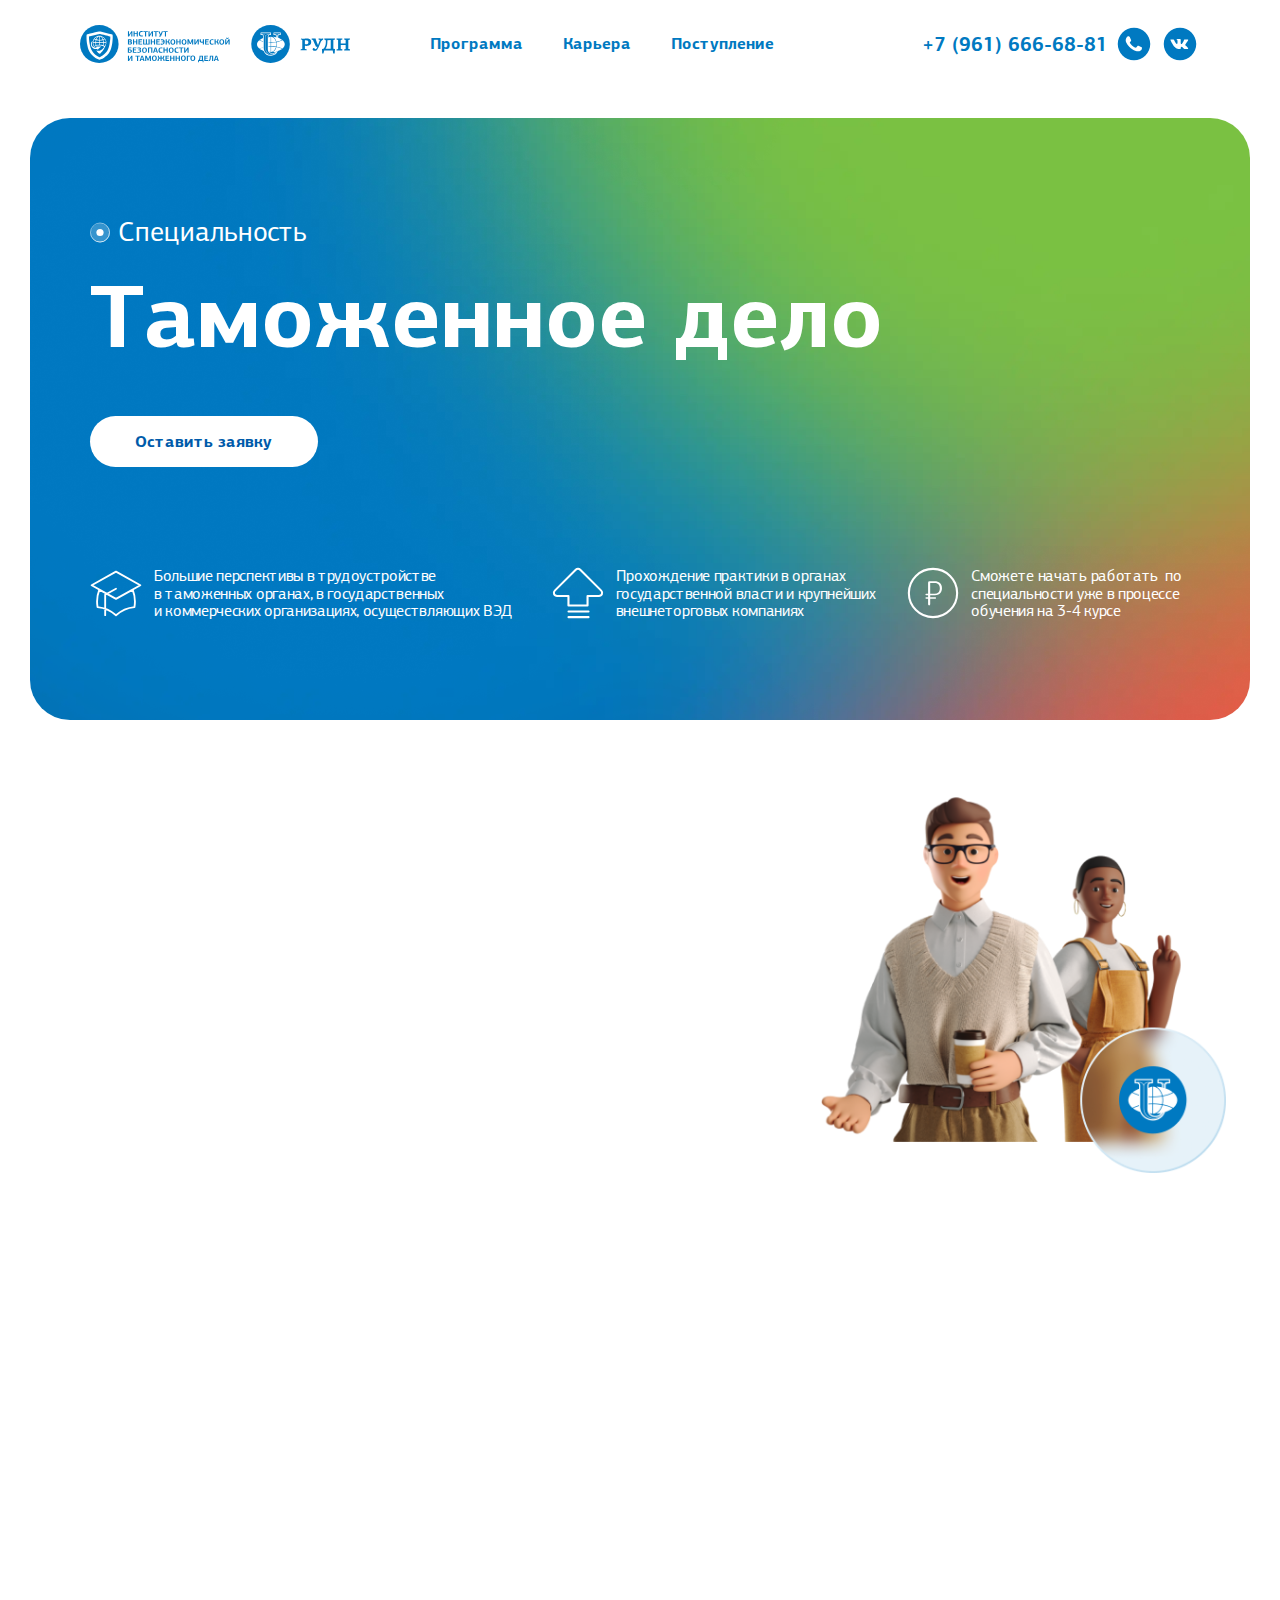
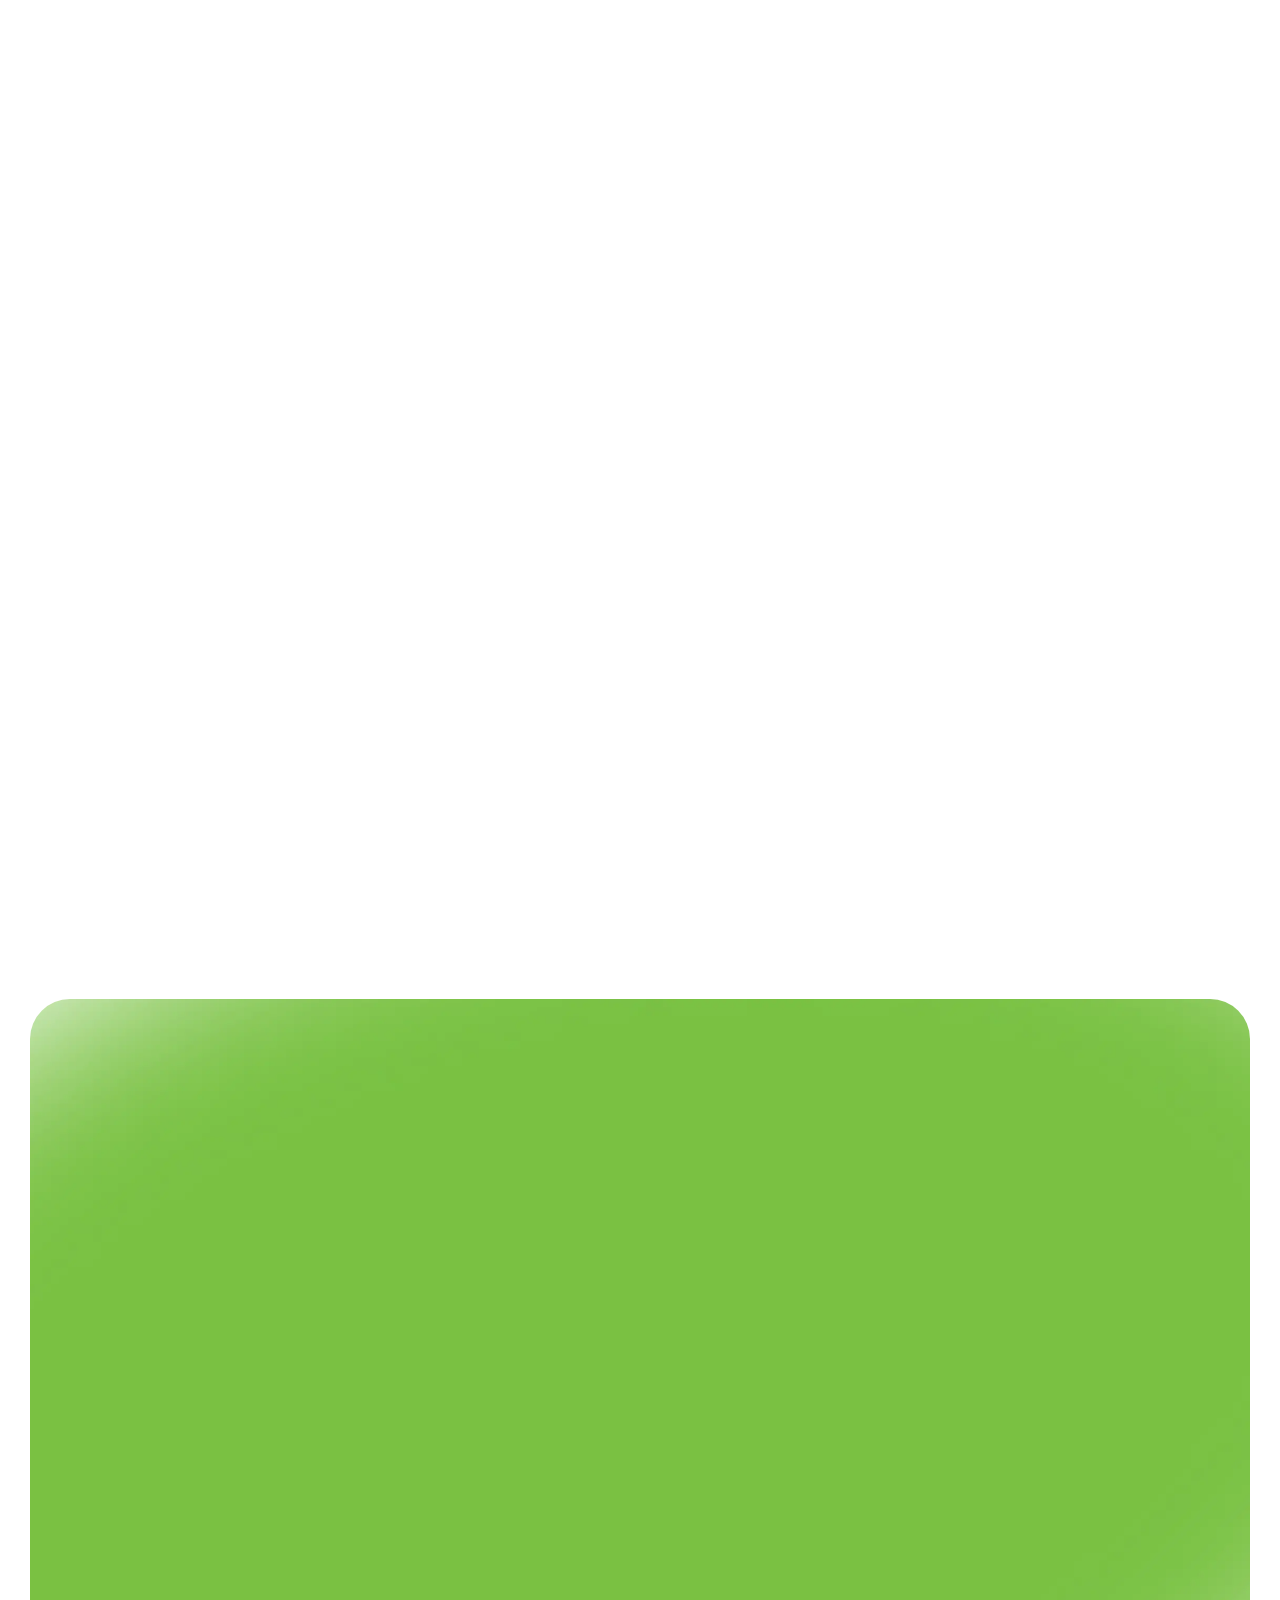
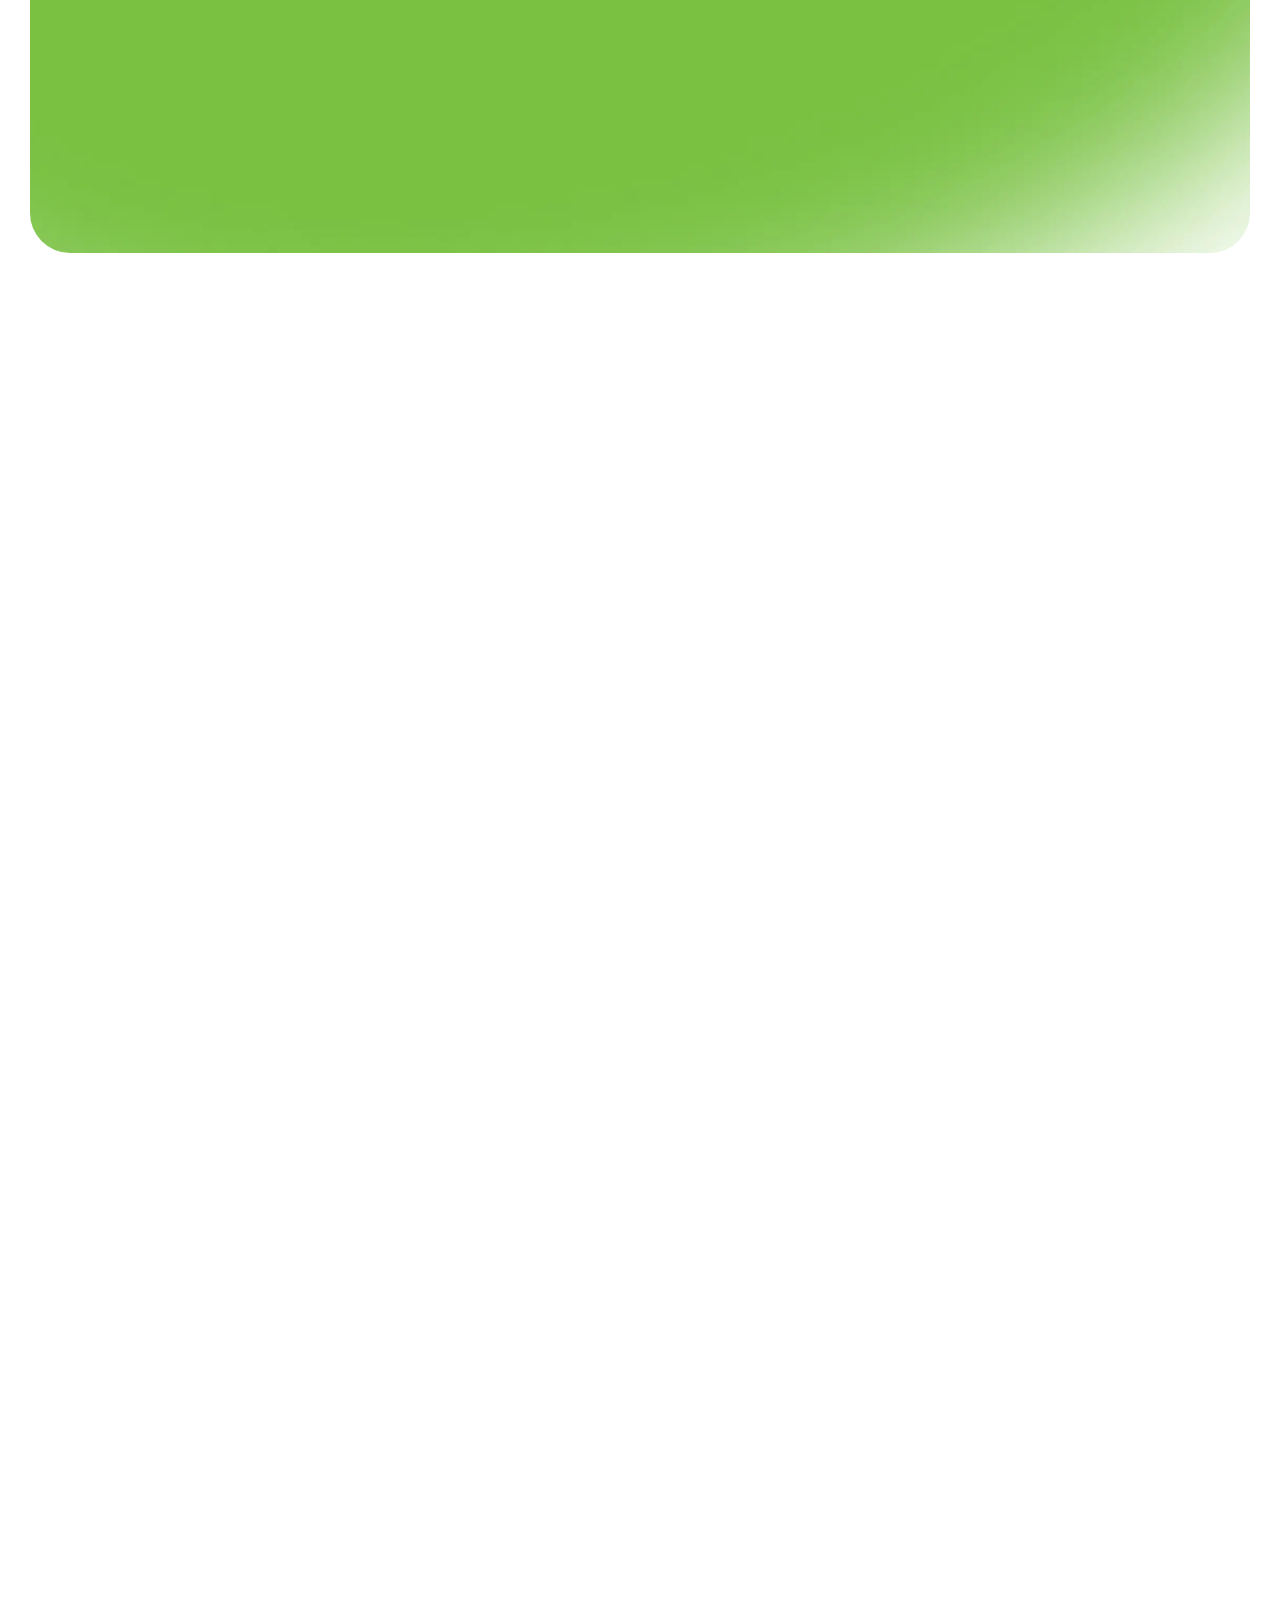
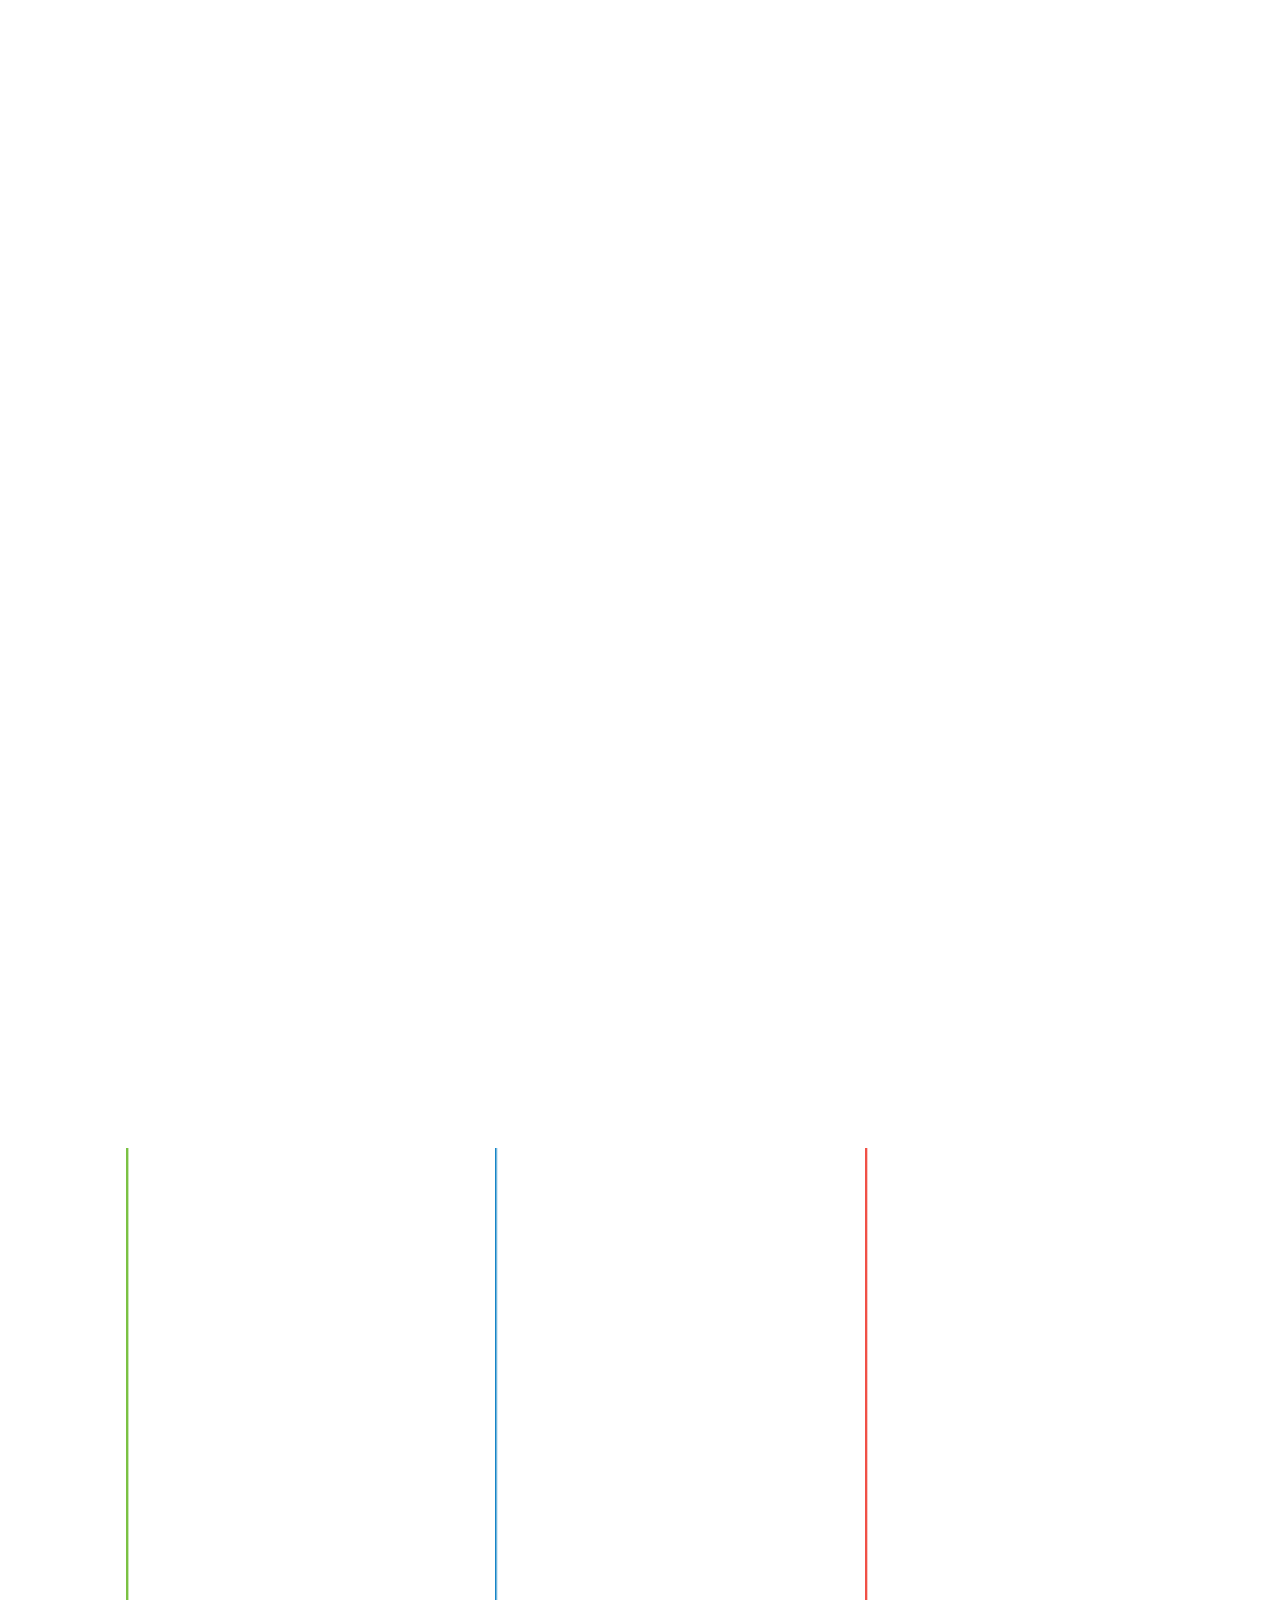
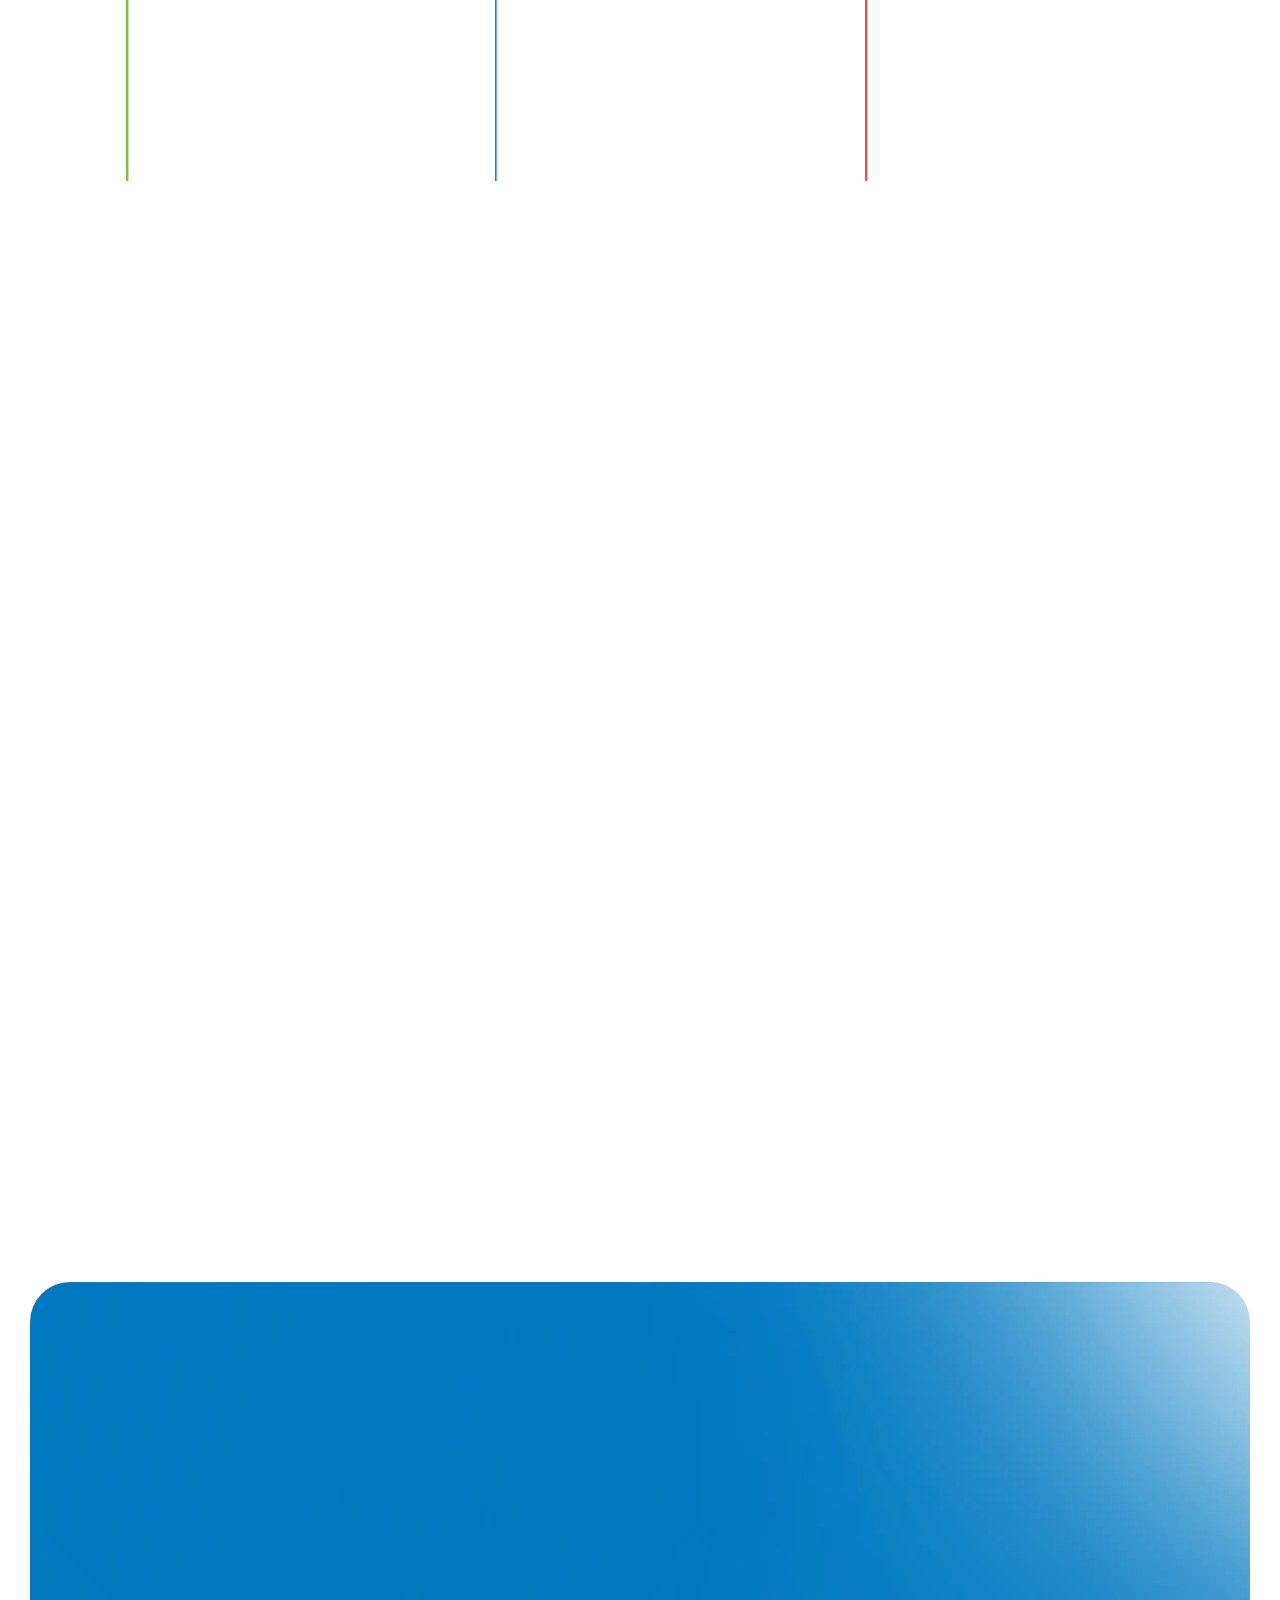
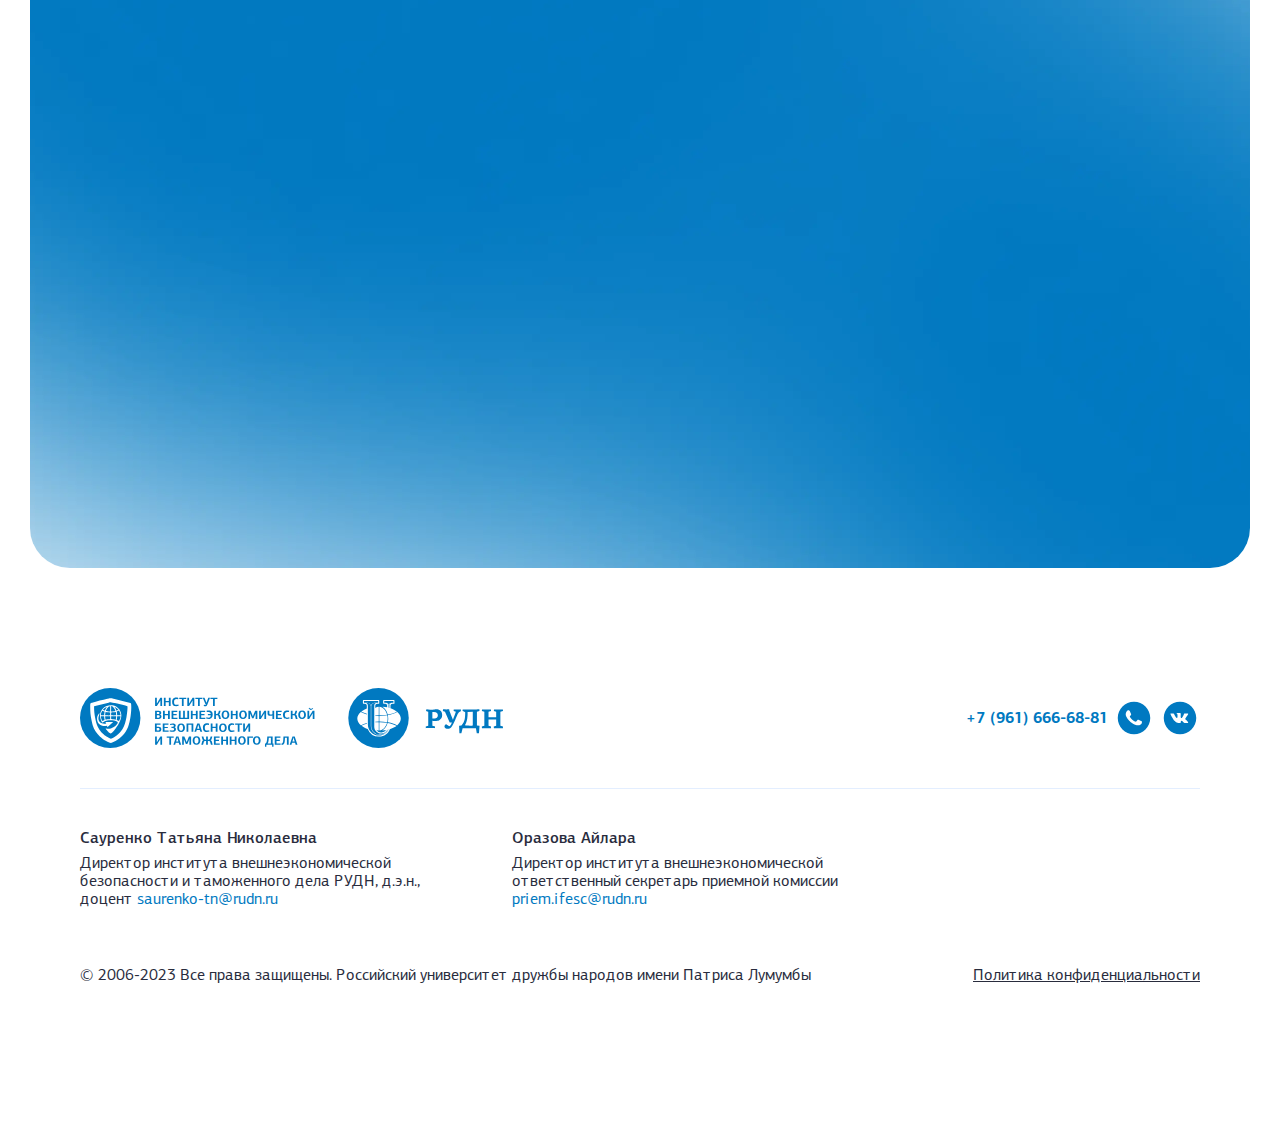
==== commit 1029e4d9: "fixed bugs" ====
--- a/index.html
+++ b/index.html
@@ -16,9 +16,14 @@
         <header class="header">
             <div class="container">
                 <div class="header__inner">
-                    <a href="" class="header__logo">
-                        <img src="img/logo.svg" alt="">
-                    </a>
+                    <div class="header__left">
+                        <a href="" class="header__logo">
+                            <img src="img/logo.svg" alt="">
+                        </a>
+                        <a href="tel:+79616666881" class="header__mob-tel">
+                            <span>+7 (961) 666-68-81</span>
+                        </a>
+                    </div>
 
                     <div class="menu">
                         <nav class="nav">
@@ -282,61 +287,73 @@
                                         <div class="swiper-wrapper">
                                             <div class="swiper-slide">
                                                 <div class="practice-card">
-                                                    <img src="img/ооо тнт экспресс уорлдуайд (снг).svg" alt="">
+                                                    <img src="img/place.jpg" alt="">
                                                 </div>
                                             </div>
 
                                             <div class="swiper-slide">
                                                 <div class="practice-card">
-                                                    <img src="img/ассоциация экспортеров и импортеров.png" alt="">
+                                                    <img src="img/place2.jpg" alt="">
                                                 </div>
                                             </div>
 
                                             <div class="swiper-slide">
                                                 <div class="practice-card">
-                                                    <img src="img/шереметьевская таможня.svg" alt="">
+                                                    <img src="img/place3.jpg" alt="">
                                                 </div>
                                             </div>
 
                                             <div class="swiper-slide">
                                                 <div class="practice-card">
-                                                    <img src="img/центральное информационно-техническое таможенное управление.svg" alt="">
+                                                    <img src="img/place4.jpg" alt="">
                                                 </div>
                                             </div>
 
                                             <div class="swiper-slide">
                                                 <div class="practice-card">
-                                                    <img src="img/центральное экспертно-криминалистическое таможенное управление.svg" alt="">
+                                                    <img src="img/place5.jpg" alt="">
                                                 </div>
                                             </div>
 
                                             <div class="swiper-slide">
                                                 <div class="practice-card">
-                                                    <img src="img/центральная акцизная таможня.svg" alt="">
+                                                    <img src="img/place6.jpg" alt="">
                                                 </div>
                                             </div>
 
                                             <div class="swiper-slide">
                                                 <div class="practice-card">
-                                                    <img src="img/центральная энергетическая таможня.svg" alt="">
+                                                    <img src="img/place7.jpg" alt="">
                                                 </div>
                                             </div>
 
                                             <div class="swiper-slide">
                                                 <div class="practice-card">
-                                                    <img src="img/московская таможня.svg" alt="">
+                                                    <img src="img/place8.jpg" alt="">
                                                 </div>
                                             </div>
 
                                             <div class="swiper-slide">
                                                 <div class="practice-card">
-                                                    <img src="img/Домодедовская таможня.svg" alt="">
+                                                    <img src="img/place9.jpg" alt="">
                                                 </div>
                                             </div>
 
                                             <div class="swiper-slide">
                                                 <div class="practice-card">
-                                                    <img src="img/Внуковская таможня.svg" alt="">
+                                                    <img src="img/place10.jpg" alt="">
+                                                </div>
+                                            </div>
+
+                                            <div class="swiper-slide">
+                                                <div class="practice-card">
+                                                    <img src="img/place11.jpg" alt="">
+                                                </div>
+                                            </div>
+
+                                            <div class="swiper-slide">
+                                                <div class="practice-card">
+                                                    <img src="img/place12.jpg" alt="">
                                                 </div>
                                             </div>
 
@@ -964,7 +981,7 @@
                                     Оставьте заявку
                                 </div>
                                 <div class="text28">
-                                    Lorem ipsum dolor sit amet, consectetur adipiscing elit. Curabitur blandit sollicitudin bibendum.
+                                    остройте свое успешное будущее вместе с РУДН!
                                 </div>
                             </div>
                             <div class="feedback__nav">
--- a/css/style.min.css
+++ b/css/style.min.css
@@ -1,2 +1,2 @@
-@font-face{font-family:"PF Centro Sans Pro";src:url(../fonts/PFCentroSansPro-Regular.ttf) format("ttf"),url(../fonts/PFCentroSansPro-Regular.eot) format("eot"),url(../fonts/PFCentroSansPro-Regular.woff) format("woff"),url(../fonts/PFCentroSansPro-Regular.woff2) format("woff2");font-weight:400;font-style:normal;font-display:swap}@font-face{font-family:"PF Centro Sans Pro";src:url(../fonts/PFCentroSansPro-Medium.ttf) format("ttf"),url(../fonts/PFCentroSansPro-Medium.eot) format("eot"),url(../fonts/PFCentroSansPro-Medium.woff) format("woff"),url(../fonts/PFCentroSansPro-Medium.woff2) format("woff2");font-weight:500;font-style:normal;font-display:swap}@font-face{font-family:"PF Centro Sans Pro";src:url(../fonts/PFCentroSansPro-Bold.ttf) format("ttf"),url(../fonts/PFCentroSansPro-Bold.eot) format("eot"),url(../fonts/PFCentroSansPro-Bold.woff) format("woff"),url(../fonts/PFCentroSansPro-Bold.woff2) format("woff2");font-weight:700;font-style:normal;font-display:swap}*,::after,::before{margin:0;padding:0;-webkit-box-sizing:border-box;box-sizing:border-box;-webkit-font-smoothing:antialiased!important;-webkit-tap-highlight-color:transparent;outline:0!important}h1,h2,h3,h4,h5,h6{font-weight:400}a,body,div,form,h1,h2,h3,h4,h5,li,p,ul{margin:0;padding:0;border:0;text-decoration:none;line-height:1}button,input,textarea{outline:0!important;-webkit-transition:.125s;-o-transition:.125s;transition:.125s;font-family:inherit}input:active,input[type=checkbox]:focus,input[type=file]:focus,input[type=radio]:focus,input[type=text]:focus{outline:0!important}::-webkit-input-placeholder{color:#222}::-moz-placeholder{color:#222}:-moz-placeholder{color:#222}:-ms-input-placeholder{color:#222}input::-webkit-inner-spin-button,input::-webkit-outer-spin-button{-webkit-appearance:none;margin:0}input[type=number]{-moz-appearance:textfield}html{height:100%;scroll-behavior:smooth;width:100%}svg{-ms-flex-negative:0;flex-shrink:0}path,svg{-webkit-transition:.125s;-o-transition:.125s;transition:.125s}a{color:inherit;text-decoration:none;-webkit-transition:125ms;-o-transition:125ms;transition:125ms}a:focus,a:hover{text-decoration:none!important}li,ul{margin:0;padding:0;list-style:none}i{line-height:100%}fieldset{min-width:0;padding:0;margin:0;border:0}button{cursor:pointer;border:none;outline:0;-webkit-box-sizing:border-box;box-sizing:border-box;-webkit-transition:125ms;-o-transition:125ms;transition:125ms;background-color:inherit;font-size:1em}.swiper-button-next,.swiper-button-prev{z-index:2}.swiper-button-next::after,.swiper-button-prev::after{display:none}img{-webkit-user-select:none;-moz-user-select:none;-o-user-select:none;-ms-user-select:none;user-select:none}html.fixed-body{overflow-y:hidden}.wrapper{min-height:100vh;display:-webkit-box;display:-ms-flexbox;display:flex;-webkit-box-orient:vertical;-webkit-box-direction:normal;-ms-flex-direction:column;flex-direction:column;-ms-flex-negative:0;flex-shrink:0}.content{-webkit-box-flex:1;-ms-flex-positive:1;flex-grow:1;display:-webkit-box;display:-ms-flexbox;display:flex;-webkit-box-orient:vertical;-webkit-box-direction:normal;-ms-flex-direction:column;flex-direction:column;width:100%}.m-page{width:calc(100vw - (100vw - 100%));overflow-x:hidden;font-family:"PF Centro Sans Pro",sans-serif;font-weight:400;color:#292c3d;font-size:calc(1260px * (16 / 1260));padding-top:7.38em}@media screen and (max-width:1260px){.m-page{font-size:calc(100vw * (16 / 1260))}}.m-page.fixed-body,.m-page.fixed-body2{overflow-y:hidden;padding-right:var(--scrollWidth)}.container{max-width:1260px;width:100%;margin:0 auto;padding:0 5em}a:hover{color:#0079c1}@media screen and (max-width:992px){.m-page{font-size:calc(100vw * (16 / 768));padding-top:4em}.container{padding:0 2.5em}}@media screen and (max-width:576px){.m-page{font-size:calc(100vw * (16 / 360))}.container{padding:0 1.875em}}.text90{font-size:5.625em}.text45{font-size:2.8125em;line-height:110%}.text28{font-size:1.75em}.text18{font-size:1.125em}.text16{font-size:1em;line-height:110%}.text15{font-size:.9375em;letter-spacing:-.01875em}.text14{font-size:.875em;line-height:120%}.bold-text{font-weight:700}.medium-text{font-weight:500}.m-btn{display:-webkit-box;display:-ms-flexbox;display:flex;-webkit-box-align:center;-ms-flex-align:center;align-items:center;-webkit-box-pack:center;-ms-flex-pack:center;justify-content:center;-webkit-transition:.225s ease-out;-o-transition:.225s ease-out;transition:.225s ease-out;padding:0 2.84em;border-radius:1.875em;height:3.1875em;font-weight:700}.m-btn:focus{-webkit-box-shadow:none;box-shadow:none}.m-btn span{font-size:1em;line-height:120%}.m-btn-blue{color:#fff;background-color:#005baa}.m-btn-blue:hover{background-color:#005096;color:#fff}.m-btn-green{color:#fff;background-color:#7ac143}.m-btn-green:hover{background-color:#6aae35;color:#fff}.m-btn-white{background-color:#fff;color:#005baa}.m-btn-white:hover{background-color:#e9e9e9;color:#005baa}.m-btn-white-outline{border:2px solid #fff;color:#fff}.m-btn-white-outline:hover{border-color:#d7d7d7;color:#d7d7d7}@media screen and (max-width:992px){.text90{font-size:3em}.text45{font-size:1.5em}.text28{font-size:1em}.text14,.text15,.text16,.text18{font-size:.875em}.m-btn{padding:0 2em;height:2.25em;border-radius:1em}.m-btn span{font-size:.875em}}.fg{position:relative;margin:0}.fg input{border:1px solid #fff;padding:0 1.875em;height:4em;width:100%;font-size:1em;font-weight:700;background-color:#fff;color:#005baa;border-radius:1.875em}.fg input::-webkit-input-placeholder{color:#005baa}.fg input::-moz-placeholder{color:#005baa}.fg input:-ms-input-placeholder{color:#005baa}.fg input::-ms-input-placeholder{color:#005baa}.fg input::placeholder{color:#005baa}.fg input:focus{border-color:#005baa}.fg .iti{width:100%}.fg .iti__selected-flag{padding:0 .75em 0 1.875em}.fg .iti__flag{-webkit-box-shadow:unset;box-shadow:unset}.fg .iti__flag-container:hover .iti__selected-flag{background-color:transparent}.fg .iti__dial-code,.fg .iti__divider,.fg .iti__preferred{display:none}.fg .iti__arrow{border:none;background-image:url(../img/arrow2.svg);width:.8125em;height:.625em;background-size:100% auto;background-repeat:no-repeat;background-position:center}.fg .iti__country{padding:0;color:#005baa;font-size:1em}.fg .iti__country:not(:last-child){margin:0 0 .75em}.fg .iti__country.iti__highlight{background-color:transparent}.fg .iti__country:hover{background-color:transparent;opacity:.8}.fg .iti__country .iti__flag-box{display:none}.fg .iti__country-list{padding:1.25em .75em 1.25em 1.25em;border-radius:1em;background:#fff;-webkit-box-shadow:0 .1875em 5.1875em 0 rgba(0,0,0,.1);box-shadow:0 .1875em 5.1875em 0 rgba(0,0,0,.1);border:none;margin-top:.25em}.fg .iti__country-list::-webkit-scrollbar{width:.25em;height:.25em}.fg .iti__country-list::-webkit-scrollbar-track{background:0 0;border-radius:3.125em}.fg .iti__country-list::-webkit-scrollbar-thumb{background:#005baa;border-radius:3.125em}.fg .international-phone{padding-left:5.31em!important;font-weight:400}@media screen and (max-width:576px){.text90{font-size:2.5em}.fg input{height:3.375em}}.animated{-webkit-transition:.9s;-o-transition:.9s;transition:.9s;opacity:0}.animated--active{opacity:1}._anchor{position:relative}._anchor__item{content:'';position:absolute;height:3em;width:1px;left:0;bottom:100%;pointer-events:none}.breadcrumbs{margin-top:60px}.breadcrumbs__item{font-size:16px;line-height:110%;position:relative;font-weight:400;display:inline}.breadcrumbs__item:last-child{font-weight:600}.breadcrumbs__item:not(:first-child){margin-left:24px}.breadcrumbs__item:not(:first-child):before{content:'';position:absolute;z-index:1;width:3.51px;height:3.51px;background-color:#0079c1;border-radius:1px;-webkit-transform:rotate(-45deg);-ms-transform:rotate(-45deg);transform:rotate(-45deg);top:7px;right:100%;margin-right:10px}.modal{position:fixed;left:0;top:0;width:100%;height:calc(100 * var(--vh));overflow-y:auto;z-index:80;opacity:0;pointer-events:none;-webkit-transition:.3s;-o-transition:.3s;transition:.3s;padding:1em 0;text-align:center}.modal:after{content:'';display:inline-block;height:100%;vertical-align:middle;margin-right:-4px}.modal__bg{background:rgba(1,17,32,.8);position:fixed;width:100%;height:calc(100 * var(--vh));top:0;left:0;display:none;z-index:2}.modal._active{opacity:1;pointer-events:unset}.modal._active .modal__bg{display:block}.modal__dialog{text-align:left;vertical-align:middle;border-radius:2.5em;background:#eef2f9;width:54.4375em;max-width:calc(100% - 8.75em);position:relative;z-index:3;padding:5em 4.38em;display:inline-block;overflow:hidden}.modal__close{z-index:10;border-top:0;background-color:transparent;width:2em;display:-webkit-box;display:-ms-flexbox;display:flex;-webkit-box-align:center;-ms-flex-align:center;align-items:center;position:absolute;top:2.5em;right:3.75em}.modal__close svg{width:100%;height:auto}.modal__top{display:grid;grid-template-columns:100%;gap:.75em;text-align:center;color:#005baa;margin-bottom:3.25em}.modal__logo{width:18em;margin:14.25em 0 0 auto}.modal__logo img{width:100%;display:block}.modal__img{pointer-events:none;position:absolute;right:0;bottom:0;width:48.9375em;max-width:100%}.modal__img img{width:100%;display:block}.modal__img ._view2{display:none}.modal-form{max-width:37.875em;margin:0 auto}.modal-form__fields{display:grid;grid-template-columns:100%;gap:1.25em}.modal-form__conf{margin-top:.875em;text-align:center}.modal-form__conf a{color:#005baa;text-decoration:underline}.modal-form__nav{margin-top:2.25em;display:-webkit-box;display:-ms-flexbox;display:flex;-webkit-box-pack:center;-ms-flex-pack:center;justify-content:center}@media screen and (max-width:992px){.modal__top .text45{font-size:1.5em}.modal__logo{margin-top:17.12em;width:14.74em}.modal-form__nav .m-btn{height:3.1875em;padding:0 2.84em;border-radius:1.875em}.modal-form__nav .m-btn span{font-size:1em}}@media screen and (max-width:576px){.modal{padding-top:.5em}.modal:after{display:none}.modal__dialog{padding:3.5em 1.25em 2.5em;margin:0 auto;max-width:calc(100% - 1.25em)}.modal__close{top:1.25em;right:1.25em;width:1.5em}.modal__top{margin-bottom:2.25em}.modal__img ._view1{display:none}.modal__img ._view2{display:block}.modal__logo{width:8.3em;margin-top:7.25em}}.header{position:fixed;top:0;left:0;z-index:10;width:100%;padding:1.5em 0;-webkit-transition:.3s;-o-transition:.3s;transition:.3s;background:#fff}.header._fix{-webkit-transform:translateY(0);-ms-transform:translateY(0);transform:translateY(0);-webkit-box-shadow:0 .25em .25em 0 rgba(0,0,0,.1);box-shadow:0 .25em .25em 0 rgba(0,0,0,.1)}.header .container{max-width:1440px}.header__inner{display:-webkit-box;display:-ms-flexbox;display:flex;-webkit-box-align:center;-ms-flex-align:center;align-items:center;-webkit-box-pack:justify;-ms-flex-pack:justify;justify-content:space-between}.header__logo{display:block;width:16.875em;-ms-flex-negative:0;flex-shrink:0}.header__logo img{width:100%;display:block}.menu{margin-left:5em;-webkit-box-flex:1;-ms-flex-positive:1;flex-grow:1;display:-webkit-box;display:-ms-flexbox;display:flex;-webkit-box-align:center;-ms-flex-align:center;align-items:center;-webkit-box-pack:justify;-ms-flex-pack:justify;justify-content:space-between}.menu__bg{display:none}.footer-contacts__link,.header-contacts__link,.nav__link{font-weight:700;color:#0079c1}.footer-contacts__link:hover,.header-contacts__link:hover,.nav__link:hover{color:#7ac143}.footer-contacts__link span,.header-contacts__link span,.nav__link span{font-size:1em;line-height:120%}.header-contacts__link span{font-size:1.25em}.nav{display:-webkit-box;display:-ms-flexbox;display:flex;-webkit-box-align:center;-ms-flex-align:center;align-items:center}.nav__link:not(:last-child){margin:0 2.5em 0 0}.footer-contacts,.header-contacts,.socials{display:-webkit-box;display:-ms-flexbox;display:flex;-webkit-box-align:center;-ms-flex-align:center;align-items:center}.socials{margin-left:.375em}.socials__item{width:2.5em;display:-webkit-box;display:-ms-flexbox;display:flex;-webkit-box-align:center;-ms-flex-align:center;align-items:center}.socials__item:not(:last-child){margin:0 .375em 0 0}.socials__item svg{width:100%;height:auto}.socials__item:hover path{fill:#7ac143}.burger{display:none}@media screen and (max-width:992px){.header{padding:1.25em 0}.header__logo{width:9em}.menu{margin-left:2.67em}.header-contacts__link span{font-size:.875em}.nav__link:not(:last-child){margin:0 1.5em 0 0}.nav__link span{font-size:.875em}.socials__item{width:1.75em}.socials__item:not(:last-child){margin:0 .125em 0 0}}@media screen and (max-width:576px){.header__logo{width:10.5em}.header._open .burger ._view1{opacity:0}.header._open .burger ._view2{opacity:1}.header._open .menu{opacity:1;pointer-events:unset}.header._open .menu__bg{display:block}.menu{position:absolute;top:100%;right:1.25em;display:block;padding:1.25em;z-index:21;background-color:#fff;border-radius:1em;-webkit-transition:.3s;-o-transition:.3s;transition:.3s;opacity:0;pointer-events:none}.menu__bg{position:fixed;top:0;left:0;width:100%;height:calc(100 * var(--vh));background:rgba(0,0,0,.5);z-index:20}.header-contacts,.nav{-webkit-box-orient:vertical;-webkit-box-direction:normal;-ms-flex-direction:column;flex-direction:column;-webkit-box-align:start;-ms-flex-align:start;align-items:flex-start}.header-contacts__link span,.nav__link span{line-height:100%}.nav__link:not(:last-child){margin:0 0 .75em}.header-contacts{margin-top:1.25em}.socials{margin:.375em 0 0}.burger{z-index:22;width:1.5em;height:1.5em;display:-webkit-box;display:-ms-flexbox;display:flex;-webkit-box-align:center;-ms-flex-align:center;align-items:center;-webkit-box-pack:center;-ms-flex-pack:center;justify-content:center;position:relative}.burger img{width:100%;position:absolute;top:50%;left:50%;-webkit-transform:translate(-50%,-50%);-ms-transform:translate(-50%,-50%);transform:translate(-50%,-50%)}.burger ._view2{opacity:0}}.footer{padding:3.75em 0 8.75em}.footer .container{max-width:1440px}.footer__inner{padding-bottom:2.5em;display:-webkit-box;display:-ms-flexbox;display:flex;-webkit-box-align:center;-ms-flex-align:center;align-items:center;-webkit-box-pack:justify;-ms-flex-pack:justify;justify-content:space-between;border-bottom:1px solid #e3eeff}.footer__logo{width:26.44em;-ms-flex-negative:0;flex-shrink:0;display:block}.footer__logo img{width:100%;display:block}.footer__bottom{display:-webkit-box;display:-ms-flexbox;display:flex;-webkit-box-pack:justify;-ms-flex-pack:justify;justify-content:space-between;margin-top:3.5em}.footer__bottom .text16{line-height:150%}.footer__conf{text-decoration:underline}.persons{margin-top:2.5em;display:-webkit-box;display:-ms-flexbox;display:flex;-webkit-box-align:start;-ms-flex-align:start;align-items:flex-start}.persons__item{max-width:24.5em;display:grid;grid-template-columns:100%;gap:.5em}.persons__item:not(:last-child){margin:0 2.5em 0 0}.persons__item a{color:#0079c1}.persons__item a:hover{text-decoration:underline!important}.mob-footer{display:none}@media screen and (max-width:992px){.footer{padding:1.875em 0 5.25em}.footer__inner{padding-bottom:1.25em}.footer__logo{width:14.2em}.footer__bottom{margin-top:2.25em}.footer-contacts__link span{font-size:.875em}.persons{margin-top:1.25em}.persons__item{max-width:15.5em;display:grid;grid-template-columns:100%;gap:.25em}.persons__item:not(:last-child){margin:0 1.25em 0 0}.mob-footer{display:block;position:fixed;bottom:0;left:0;width:100%;padding:1em;background-color:#fff;-webkit-box-shadow:0 -.25em .25em 0 rgba(0,0,0,.1);box-shadow:0 -.25em .25em 0 rgba(0,0,0,.1);z-index:10}.mob-footer .m-btn{width:100%}}@media screen and (max-width:576px){.footer__top{padding-bottom:3.25em;position:relative}.footer__logo{width:10.5em}.footer__bottom{-webkit-box-orient:vertical;-webkit-box-direction:normal;-ms-flex-direction:column;flex-direction:column}.footer__bottom .text16{line-height:120%}.footer__c{-ms-flex-negative:0;flex-shrink:0}.footer__conf{margin-top:1em}.footer-contacts{position:absolute;bottom:0;left:0}.footer-contacts__link{display:-webkit-box;display:-ms-flexbox;display:flex;-webkit-box-align:center;-ms-flex-align:center;align-items:center}.footer-contacts .socials{-webkit-box-ordinal-group:0;-ms-flex-order:-1;order:-1;margin:0 .375em 0 0}.persons{display:block}.persons__item:not(:last-child){margin:0 0 1em}}._full-bg{position:relative}._full-bg:before{content:'';z-index:-1;position:absolute;top:0;left:50%;-webkit-transform:translateX(-50%);-ms-transform:translateX(-50%);transform:translateX(-50%);height:100%;width:calc(100% - 3.75em);background-size:cover;background-position:center;border-radius:2.5em;background-color:#292c3d}.main{padding:6.25em 0;color:#fff}.main:before{background-image:url(../img/main-bg.webp)}.main__subtitle{display:-webkit-box;display:-ms-flexbox;display:flex;-webkit-box-align:center;-ms-flex-align:center;align-items:center;margin-bottom:1.5em}.main__subtitle img{width:1.25em;-ms-flex-negative:0;flex-shrink:0;margin-right:.5em}.main__nav{margin-top:3.5em;display:-webkit-box;display:-ms-flexbox;display:flex}.main__nav .m-btn:not(:last-child){margin:0 .625em 0 0}.main__items{margin-top:6.25em;display:grid;grid-template-columns:1.5fr 1.14fr .96fr;gap:1.25em 1.25em}.main-item{display:-webkit-box;display:-ms-flexbox;display:flex;-webkit-box-align:center;-ms-flex-align:center;align-items:center}.main-item__icon{width:3.25em;display:block;-ms-flex-negative:0;flex-shrink:0;margin-right:.75em}.main-item .text16{letter-spacing:-.02em}.desc{padding:4.75em 0 3.75em}.desc__inner{display:grid;grid-template-columns:calc(100% - 25.375em - 1.81em) 25.375em;-webkit-box-pack:justify;-ms-flex-pack:justify;justify-content:space-between;width:calc(100% + 2.25em);-webkit-box-align:center;-ms-flex-align:center;align-items:center}.desc__content{display:grid;grid-template-columns:100%;gap:2.25em}.desc__title{line-height:120%}.desc__title span{color:#005baa}.desc__text{line-height:130%}.desc__img img{width:100%;display:block}.programs{padding:3.75em 0}.programs__top{display:-webkit-box;display:-ms-flexbox;display:flex;-webkit-box-align:center;-ms-flex-align:center;align-items:center}.programs__badges{display:-webkit-box;display:-ms-flexbox;display:flex;-webkit-box-align:center;-ms-flex-align:center;align-items:center;margin-left:1.25em}.programs__items{margin-top:3.5em;display:grid;grid-template-columns:100%;gap:1.25em}.m-badge{display:-webkit-box;display:-ms-flexbox;display:flex;-webkit-box-align:center;-ms-flex-align:center;align-items:center;padding:0 1em;height:2.4375em;border-radius:2.5em;background:#e3eeff;font-weight:500;margin-right:.5em}.m-badge span{font-size:1em;line-height:120%}.program-card{padding:2.5em 5em;border-radius:2.5em;background:#eef2f9;position:relative;min-height:3em}.program-card__content{max-width:28em}.program-card__nav{display:-webkit-box;display:-ms-flexbox;display:flex;margin-top:1.875em}.program-card__nav .m-btn ._view2{display:none}.program-card__img{position:absolute;right:0;top:0;height:100%}.program-card__img img{height:100%;display:block}.program-card__img ._view2{display:none}.program-card__items{margin-top:1.5em;display:grid;grid-template-columns:repeat(3,calc(100% / 3 - 1em));gap:1.5em}.program-card__groups{display:-webkit-box;display:-ms-flexbox;display:flex;-webkit-box-pack:justify;-ms-flex-pack:justify;justify-content:space-between}.program-card__groups .program-item{margin-top:1.75em;max-width:11em}.program-item{display:-webkit-box;display:-ms-flexbox;display:flex;-webkit-box-align:center;-ms-flex-align:center;align-items:center}.program-item._big{grid-column:span 2;max-width:12em}.program-item__num{margin-right:.5em;min-width:1.625em;font-weight:500;color:#005baa;-ms-flex-negative:0;flex-shrink:0}.program-item__num span{font-size:2.8125em}.program-item__num._green{color:#00a94f}.program-item__num._red{color:#ed1d24}.program-item__title .text18{letter-spacing:-.0225em}.benefit{padding:3.75em 0}.benefit__title{padding:0 1em;text-align:center}.benefit__title span{color:#7ac143}.benefit__items{margin-top:4.75em;display:grid;grid-template-columns:repeat(3,calc(100% / 3 - 5em / 3));gap:2.5em;-webkit-box-align:start;-ms-flex-align:start;align-items:flex-start}.benefit__nav{display:-webkit-box;display:-ms-flexbox;display:flex;-webkit-box-pack:center;-ms-flex-pack:center;justify-content:center;margin-top:4.75em}.benefit-item{position:relative;padding-left:3.25em;display:grid;grid-template-columns:100%;gap:.625em}.benefit-item:before{content:'';position:absolute;top:0;left:0;width:2.5em;height:2.8125em;background-image:url(../img/check.webp);background-size:100% auto;background-repeat:no-repeat;background-position:center}.benefit-item__desc,.benefit-item__title{font-size:1em;letter-spacing:-.02em}.benefit-item__title{font-weight:500}.practice{overflow:hidden;margin:3.75em 0;padding:6.25em 0 0;color:#fff}.practice:before{background-image:url(../img/practice-bg.webp)}.practice__items{margin-top:3.5em;display:grid;grid-template-columns:1fr 1.25fr 1fr 1fr;gap:1.25em 3.5em;-webkit-box-align:start;-ms-flex-align:start;align-items:flex-start}.practice__items ._big{grid-column:span 2}.practice__bottom{width:calc(100% + 6em);display:grid;grid-template-columns:calc(100% - 35.4375em) 35.4375em}.practice__img{margin-top:-3.75em}.practice__img img{width:100%;display:block}.practice-item{position:relative;padding-left:2.8125em;display:grid;grid-template-columns:100%;gap:.75em}.practice-item:before{content:'';position:absolute;width:1.875em;height:1.875em;left:0;top:0;background-image:url(../img/point2.svg);background-size:100% auto;background-repeat:no-repeat;background-position:center}.practice-item .text28{font-weight:500;letter-spacing:-.03563em}.practice-item .text16{line-height:100%;letter-spacing:-.02em}.practice-places{padding-top:7.76em}.practice-slider{padding:2.5em 3.375em 2.5em 0;max-width:36.625em;position:relative}.practice-slider__wrap{overflow:hidden}.practice-slider .swiper-container{width:calc(100% + 1em)}.practice-slider .swiper-slide{width:20%;padding-right:1em}.practice-slider .swiper-button{top:50%;-webkit-transform:translateY(-50%);-ms-transform:translateY(-50%);transform:translateY(-50%);margin:0;width:2.125em;height:auto;display:-webkit-box;display:-ms-flexbox;display:flex;-webkit-box-align:center;-ms-flex-align:center;align-items:center;-webkit-box-pack:center;-ms-flex-pack:center;justify-content:center;opacity:.5;border-radius:50%;-webkit-filter:drop-shadow(0 0 2.3125em rgba(0,0,0,.3));filter:drop-shadow(0 0 2.3125em rgba(0,0,0,.3))}.practice-slider .swiper-button img{width:100%;display:block}.practice-slider .swiper-button:hover{opacity:.2}.practice-slider .swiper-button-next{right:0}.practice-card{padding-bottom:100%;position:relative;border-radius:2.5em;background-color:#fff}.practice-card img{position:absolute;top:50%;left:50%;-webkit-transform:translate(-50%,-50%);-ms-transform:translate(-50%,-50%);transform:translate(-50%,-50%);width:70%;max-height:70%;display:block}@media screen and (max-width:992px){._full-bg:before{width:calc(100% - 2em);border-radius:1.25em}.main{padding:2.5em 0 3.06em}.main:before{background-image:url(../img/main-bg2.webp)}.main__subtitle{margin-bottom:1em}.main__subtitle img{width:.75em;margin-right:.25em}.main__nav{margin-top:1.75em}.main__items{margin-top:3em;grid-template-columns:100%;max-width:19em}.main-item{font-weight:500}.main-item__icon{width:2.125em;margin-right:.25em}.main-item .text16{letter-spacing:-.0125em}.desc{padding:3.75em 0 1.875em}.desc__inner{grid-template-columns:calc(100% - 14.375em) 14.375em;width:calc(100% + 1.5em)}.desc__content{gap:1em}.desc__text{max-width:33em}.programs{padding:1.875em 0}.programs__badges{margin-left:.625em}.programs__items{margin-top:1.25em;gap:.625em}.m-badge{margin-right:.375em;height:1.4375em;border-radius:1.25em;padding:0 .5em}.m-badge span{font-size:.875em}.program-card{padding:1.25em 2.5em;min-height:7em;border-radius:1.3125em}.program-card__nav{margin-top:.9375em}.program-card__nav .m-btn ._view1{display:none}.program-card__nav .m-btn ._view2{display:block}.program-card__content{max-width:14.5em}.program-card__items{grid-template-columns:repeat(3,calc(100% / 3 - .5em));gap:.75em;margin-top:.75em}.program-card__group:not(:last-child){margin:0 1.5em 0 0}.program-card__group .program-item{margin-top:.75em}.program-card._type2{min-height:unset}.program-item._big{max-width:6em}.program-item__num{margin-right:.25em;min-width:.875em}.program-item__num span{font-size:1.5em}.benefit{padding:1.875em 0}.benefit__title{padding:0 3em}.benefit__items{margin-top:2.25em;grid-template-columns:repeat(2,calc(50% - 1.25em));gap:1.5em 2.5em}.benefit__nav{margin-top:2.25em}.benefit-item{gap:.375em;padding-left:1.75em}.benefit-item:before{width:1.375em;height:1.5em}.benefit-item__desc,.benefit-item__title{font-size:.875em;letter-spacing:-.0125em}.practice{margin:1.875em 0;padding:2.5em 0 0}.practice:before{background-image:url(../img/practice-bg2.webp)}.practice__items{margin-top:2.25em;gap:1.75em 1.25em;grid-template-columns:1fr 1.25fr 1.25fr 1fr}.practice__bottom{width:calc(100% + 1.875em);grid-template-columns:calc(100% - 18.5em) 18em;gap:.5em}.practice__img{margin-top:-3em}.practice-item{gap:.5em;padding-left:1.375em}.practice-item:before{width:1em;height:1em}.practice-places{padding-top:3.5em}.practice-slider{padding:1.25em 2.5em 1.25em 0;max-width:21em}.practice-slider .swiper-container{width:calc(100% + .5em)}.practice-slider .swiper-slide{padding-right:.5em}.practice-slider .swiper-button{width:1.5em}.practice-card{border-radius:1.25em}}@media screen and (max-width:576px){._full-bg:before{width:calc(100% - 1.25em)}.main:before{background-image:url(../img/main-bg3.webp)}.main__subtitle{margin-bottom:.75em}.main__items,.main__nav{margin-top:1.5em}.desc__inner{grid-template-columns:100%;width:100%;gap:2.5em}.desc__content{gap:1.125em}.desc__img{padding:0 1.375em}.desc__text{letter-spacing:-.00625em}.programs__top{display:block}.programs__badges{margin:.75em 0 0}.program-card{padding:1.25em;min-height:8.5625em}.program-card__nav{margin-top:1.25em}.program-card__img ._view1{display:none}.program-card__groups,.program-card__img ._view2{display:block}.program-card__group{max-width:6em}.program-card__group:not(:last-child){margin:0 0 1em}.program-item .text18{font-size:.625em}.benefit__title{padding:0 1em}.benefit__title span{display:block;line-height:inherit}.benefit__items{grid-template-columns:100%;padding:0 .44em 0 1em}.practice:before{background-image:url(../img/practice-bg3.webp)}.practice__items{grid-template-columns:100%}.practice__items ._big{grid-column:1/-1}.practice__bottom{width:100%;grid-template-columns:100%;gap:0}.practice__img{margin-top:0}.practice-slider{padding:1.25em 2.5em 1.25em 0;max-width:16.5em}.practice-slider .swiper-slide{width:25%}}.career{padding:3.75em 0}.career__top{max-width:49.5em;display:grid;grid-template-columns:100%;gap:1.5em}.career__items{display:-webkit-box;display:-ms-flexbox;display:flex;-ms-flex-wrap:wrap;flex-wrap:wrap;margin-top:2.25em;width:calc(100% + .75em)}.career__items .m-badge{margin:.75em .75em 0 0;font-weight:400}.career__items .m-badge span{letter-spacing:-.02em}.career__nav{margin-top:3.125em;display:-webkit-box;display:-ms-flexbox;display:flex}.exams{padding:3.75em 0}.exams__grid{padding:3.5em 2.81em 0;display:grid;grid-template-columns:repeat(2,calc(50% - 1.25em));gap:2.5em}.exam-card:after,.exam-card:before,.review-card:after,.review-card:before{content:'';position:absolute;left:0;bottom:0;width:100%}.exam-card:after,.review-card:after{border-radius:2.5em;background:#e3eeff;height:calc(100% - 3.44em);z-index:-1}.exam-card:before,.review-card:before{height:100%;background:rgba(255,255,255,.3);-webkit-backdrop-filter:blur(97.49999px);backdrop-filter:blur(97.49999px)}.exam-card{padding:2.5em 2.5em 1.625em;min-height:39em;position:relative;display:-webkit-box;display:-ms-flexbox;display:flex;-webkit-box-orient:vertical;-webkit-box-direction:normal;-ms-flex-direction:column;flex-direction:column}.exam-card:before{-webkit-clip-path:polygon(82.055% 6.38%,82.055% 6.38%,81.947% 5.345%,81.635% 4.363%,81.135% 3.448%,80.464% 2.612%,79.64% 1.869%,78.679% 1.231%,77.598% .712%,76.415% .325%,75.146% .083%,73.808% 0,8.247% 0,8.247% 0,6.91% .083%,5.641% .325%,4.457% .712%,3.377% 1.231%,2.416% 1.869%,1.591% 2.612%,.921% 3.448%,.42% 4.363%,.108% 5.345%,0 6.38%,0 18.519%,0 20.311%,0 93.62%,0 93.62%,.108% 94.655%,.42% 95.637%,.921% 96.552%,1.591% 97.388%,2.416% 98.131%,3.377% 98.769%,4.457% 99.288%,5.641% 99.675%,6.91% 99.917%,8.247% 100%,91.753% 100%,91.753% 100%,93.09% 99.917%,94.359% 99.675%,95.543% 99.288%,96.623% 98.769%,97.584% 98.131%,98.409% 97.388%,99.079% 96.552%,99.58% 95.637%,99.892% 94.655%,100% 93.62%,100% 24.898%,100% 24.898%,99.892% 23.863%,99.58% 22.882%,99.079% 21.966%,98.409% 21.13%,97.584% 20.387%,96.623% 19.749%,95.543% 19.231%,94.359% 18.844%,93.09% 18.602%,91.753% 18.519%,90.303% 18.519%,90.303% 18.519%,88.965% 18.435%,87.696% 18.193%,86.512% 17.806%,85.432% 17.288%,84.471% 16.65%,83.646% 15.907%,82.976% 15.071%,82.476% 14.155%,82.163% 13.174%,82.055% 12.139%,82.055% 6.38%);clip-path:polygon(82.055% 6.38%,82.055% 6.38%,81.947% 5.345%,81.635% 4.363%,81.135% 3.448%,80.464% 2.612%,79.64% 1.869%,78.679% 1.231%,77.598% .712%,76.415% .325%,75.146% .083%,73.808% 0,8.247% 0,8.247% 0,6.91% .083%,5.641% .325%,4.457% .712%,3.377% 1.231%,2.416% 1.869%,1.591% 2.612%,.921% 3.448%,.42% 4.363%,.108% 5.345%,0 6.38%,0 18.519%,0 20.311%,0 93.62%,0 93.62%,.108% 94.655%,.42% 95.637%,.921% 96.552%,1.591% 97.388%,2.416% 98.131%,3.377% 98.769%,4.457% 99.288%,5.641% 99.675%,6.91% 99.917%,8.247% 100%,91.753% 100%,91.753% 100%,93.09% 99.917%,94.359% 99.675%,95.543% 99.288%,96.623% 98.769%,97.584% 98.131%,98.409% 97.388%,99.079% 96.552%,99.58% 95.637%,99.892% 94.655%,100% 93.62%,100% 24.898%,100% 24.898%,99.892% 23.863%,99.58% 22.882%,99.079% 21.966%,98.409% 21.13%,97.584% 20.387%,96.623% 19.749%,95.543% 19.231%,94.359% 18.844%,93.09% 18.602%,91.753% 18.519%,90.303% 18.519%,90.303% 18.519%,88.965% 18.435%,87.696% 18.193%,86.512% 17.806%,85.432% 17.288%,84.471% 16.65%,83.646% 15.907%,82.976% 15.071%,82.476% 14.155%,82.163% 13.174%,82.055% 12.139%,82.055% 6.38%)}.exam-card._green:after{background:#e3ffce}.exam-card._green .exam-group__top{color:#7ac143}.exam-card._green .exam-group__items{gap:1em}.exam-card._green .exam-group__balls{background-color:#7ac143}.exam-card__top{padding-right:5em;position:relative;z-index:2;min-height:8em}.exam-card__title{font-weight:500;line-height:inherit}.exam-card__title li{letter-spacing:-.035em}.exam-card__title li:before{content:'• ';padding:0 .25em 0 0}.exam-card__groups{position:relative;z-index:2;margin-top:1.5em}.exam-card__img{margin-top:auto;margin-left:auto;padding-top:1em;position:relative;z-index:2;width:19.375em}.exam-card__img img{width:100%;display:block;margin-right:-2.5em;margin-bottom:-1.625em}.exam-group:not(:last-child){padding-bottom:1.875em;margin-bottom:1.5em;border-bottom:2px solid #e3eeff}.exam-group__top{display:-webkit-box;display:-ms-flexbox;display:flex;-webkit-box-align:center;-ms-flex-align:center;align-items:center;-webkit-box-pack:justify;-ms-flex-pack:justify;justify-content:space-between;color:#0079c1;font-weight:500}.exam-group__title .text18{letter-spacing:-.0225em}.exam-group__count{opacity:.69}.exam-group__items{margin-top:1em;display:grid;grid-template-columns:100%;gap:.25em}.exam-group__item{display:-webkit-box;display:-ms-flexbox;display:flex;-webkit-box-align:center;-ms-flex-align:center;align-items:center;-webkit-box-pack:justify;-ms-flex-pack:justify;justify-content:space-between}.exam-group__balls{min-width:4.3125em;height:1.875em;padding:0 .25em;background-color:#0079c1;color:#fff;font-weight:700;border-radius:2.34375em;display:-webkit-box;display:-ms-flexbox;display:flex;-webkit-box-align:center;-ms-flex-align:center;align-items:center;-webkit-box-pack:center;-ms-flex-pack:center;justify-content:center}.exam-group__balls span{font-size:.9375em;line-height:120%}.education{padding:3.75em 0}.education__items,.education__tabs{display:grid;grid-template-columns:repeat(3,calc(100% / 3 - 1em / 3));gap:.5em;-webkit-box-align:start;-ms-flex-align:start;align-items:flex-start}.education__tabs{margin-top:3.5em}.education__tab{padding-left:2.25em;font-weight:500;display:grid;grid-template-columns:100%;gap:.25em}.education__items{margin-top:2em}.education-card{padding-top:4em;padding-bottom:5em;position:relative;height:100%}.education-card._blue:before{background:-webkit-gradient(linear,left top,right top,color-stop(.97%,rgba(0,121,193,0)),color-stop(9.57%,#0079c1),color-stop(97.66%,rgba(0,121,193,0)));background:-o-linear-gradient(left,rgba(0,121,193,0) .97%,#0079c1 9.57%,rgba(0,121,193,0) 97.66%);background:linear-gradient(90deg,rgba(0,121,193,0) .97%,#0079c1 9.57%,rgba(0,121,193,0) 97.66%)}.education-card._blue .education-card__sale{background-color:#0079c1}.education-card._red:before{background:-webkit-gradient(linear,left top,right top,color-stop(1.25%,rgba(240,81,71,0)),color-stop(11.72%,#f05147),color-stop(51.2%,#f05147),color-stop(98.91%,rgba(240,81,71,0)));background:-o-linear-gradient(left,rgba(240,81,71,0) 1.25%,#f05147 11.72%,#f05147 51.2%,rgba(240,81,71,0) 98.91%);background:linear-gradient(90deg,rgba(240,81,71,0) 1.25%,#f05147 11.72%,#f05147 51.2%,rgba(240,81,71,0) 98.91%)}.education-card._red .education-card__sale{background-color:#f05147}.education-card:before{content:'';position:absolute;width:.1875em;height:100%;top:0;left:2.25em;background:-webkit-gradient(linear,left top,right top,color-stop(1.48%,rgba(122,193,67,.01)),color-stop(8.58%,#7ac143),color-stop(60.65%,#7ac143),color-stop(98.91%,rgba(122,193,67,0)));background:-o-linear-gradient(left,rgba(122,193,67,.01) 1.48%,#7ac143 8.58%,#7ac143 60.65%,rgba(122,193,67,0) 98.91%);background:linear-gradient(90deg,rgba(122,193,67,.01) 1.48%,#7ac143 8.58%,#7ac143 60.65%,rgba(122,193,67,0) 98.91%)}.education-card__item{display:-webkit-box;display:-ms-flexbox;display:flex;-webkit-box-align:start;-ms-flex-align:start;align-items:flex-start;position:relative;z-index:2}.education-card__item:not(:last-child){margin:0 0 2.56em}.education-card__sale{width:4.4375em;height:2.5em;border-radius:2.34375em;display:-webkit-box;display:-ms-flexbox;display:flex;-webkit-box-align:center;-ms-flex-align:center;align-items:center;-webkit-box-pack:center;-ms-flex-pack:center;justify-content:center;padding:0 .25em;background-color:#7ac143;color:#fff;font-weight:500;margin-right:.75em;-ms-flex-negative:0;flex-shrink:0}.education-card__text{padding:.75em .875em;border-radius:.9375em;background:#eef2f9}.education-card__text .text16{letter-spacing:-.02em}.education-card__text p{line-height:inherit}.education-card__text p:not(:last-child){margin:0 0 1em}.reviews{padding:3.75em 0}.reviews-slider{margin-top:.25em}.reviews-slider__wrap{overflow:hidden;margin-top:1.25em}.reviews-slider .swiper-container{width:calc(100% + 1.25em)}.reviews-slider .swiper-wrapper{-webkit-box-align:stretch;-ms-flex-align:stretch;align-items:stretch}.reviews-slider .swiper-slide{width:50%;height:auto;padding-right:1.25em}.reviews-slider .swiper-nav{display:-webkit-box;display:-ms-flexbox;display:flex;-webkit-box-pack:end;-ms-flex-pack:end;justify-content:flex-end}.reviews-slider .swiper-button{width:2.25em;height:2.25em;border-radius:50%;background-color:#e3eeff;margin:0 0 0 .625em;position:static;-webkit-transition:.3s;-o-transition:.3s;transition:.3s;display:-webkit-box;display:-ms-flexbox;display:flex;-webkit-box-align:center;-ms-flex-align:center;align-items:center;-webkit-box-pack:center;-ms-flex-pack:center;justify-content:center}.reviews-slider .swiper-button:hover{background-color:#b2b2b2}.reviews-slider .swiper-button img{width:1.5em}.review-card{padding:2.5em;min-height:19.875em;position:relative}.review-card:after{height:calc(100% - 1.5em)}.review-card:before{-webkit-clip-path:polygon(63.546% 11.792%,63.546% 11.792%,63.453% 9.88%,63.185% 8.065%,62.756% 6.373%,62.181% 4.828%,61.474% 3.454%,60.649% 2.275%,59.722% 1.316%,58.707% .601%,57.618% .154%,56.471% 0,7.075% 0,7.075% 0,5.928% .154%,4.839% .601%,3.824% 1.316%,2.897% 2.275%,2.072% 3.454%,1.365% 4.828%,.79% 6.373%,.361% 8.065%,.093% 9.88%,0 11.792%,0 26.887%,0 35.377%,0 88.208%,0 88.208%,.093% 90.12%,.361% 91.935%,.79% 93.627%,1.365% 95.172%,2.072% 96.546%,2.897% 97.725%,3.824% 98.684%,4.839% 99.399%,5.928% 99.846%,7.075% 100%,92.925% 100%,92.925% 100%,94.072% 99.846%,95.161% 99.399%,96.176% 98.684%,97.103% 97.725%,97.928% 96.546%,98.635% 95.172%,99.21% 93.627%,99.639% 91.935%,99.907% 90.12%,100% 88.208%,100% 38.679%,100% 38.679%,99.907% 36.767%,99.639% 34.952%,99.21% 33.26%,98.635% 31.715%,97.928% 30.341%,97.103% 29.162%,96.176% 28.203%,95.161% 27.488%,94.072% 27.041%,92.925% 26.887%,70.622% 26.887%,70.622% 26.887%,69.474% 26.733%,68.385% 26.286%,67.37% 25.571%,66.443% 24.612%,65.618% 23.433%,64.911% 22.059%,64.336% 20.514%,63.907% 18.822%,63.639% 17.007%,63.546% 15.094%,63.546% 11.792%);clip-path:polygon(63.546% 11.792%,63.546% 11.792%,63.453% 9.88%,63.185% 8.065%,62.756% 6.373%,62.181% 4.828%,61.474% 3.454%,60.649% 2.275%,59.722% 1.316%,58.707% .601%,57.618% .154%,56.471% 0,7.075% 0,7.075% 0,5.928% .154%,4.839% .601%,3.824% 1.316%,2.897% 2.275%,2.072% 3.454%,1.365% 4.828%,.79% 6.373%,.361% 8.065%,.093% 9.88%,0 11.792%,0 26.887%,0 35.377%,0 88.208%,0 88.208%,.093% 90.12%,.361% 91.935%,.79% 93.627%,1.365% 95.172%,2.072% 96.546%,2.897% 97.725%,3.824% 98.684%,4.839% 99.399%,5.928% 99.846%,7.075% 100%,92.925% 100%,92.925% 100%,94.072% 99.846%,95.161% 99.399%,96.176% 98.684%,97.103% 97.725%,97.928% 96.546%,98.635% 95.172%,99.21% 93.627%,99.639% 91.935%,99.907% 90.12%,100% 88.208%,100% 38.679%,100% 38.679%,99.907% 36.767%,99.639% 34.952%,99.21% 33.26%,98.635% 31.715%,97.928% 30.341%,97.103% 29.162%,96.176% 28.203%,95.161% 27.488%,94.072% 27.041%,92.925% 26.887%,70.622% 26.887%,70.622% 26.887%,69.474% 26.733%,68.385% 26.286%,67.37% 25.571%,66.443% 24.612%,65.618% 23.433%,64.911% 22.059%,64.336% 20.514%,63.907% 18.822%,63.639% 17.007%,63.546% 15.094%,63.546% 11.792%)}.review-card__top{position:relative;z-index:2;padding-right:9em;display:-webkit-box;display:-ms-flexbox;display:flex;-webkit-box-align:center;-ms-flex-align:center;align-items:center;font-weight:500}.review-card__avatar{width:3.375em;height:3.375em;background-color:#0079c1;border-radius:50%;display:-webkit-box;display:-ms-flexbox;display:flex;-webkit-box-align:center;-ms-flex-align:center;align-items:center;-webkit-box-pack:center;-ms-flex-pack:center;justify-content:center;-ms-flex-negative:0;flex-shrink:0;color:#fff;margin-right:.94em}.review-card__text{position:relative;z-index:2;padding:5em 1.25em 0}.req{margin:3.75em 0;padding:6.25em 0 0;color:#fff;overflow:hidden}.req:before{background-image:url(../img/req-bg.webp)}.req__bottom{margin-top:9em;padding-bottom:9.75em;position:relative}.req__img{width:37.1875em;display:block;position:absolute;right:-10em;bottom:0}.req__top{max-width:39em}.feedback{max-width:45em}.feedback__text{display:grid;grid-template-columns:100%;gap:1.5em}.feedback__text .text28{opacity:.7;line-height:120%}.feedback__nav{display:-webkit-box;display:-ms-flexbox;display:flex;margin-top:2.5em}.feedback__nav .m-btn{margin-right:.625em}.events{display:-webkit-box;display:-ms-flexbox;display:flex;-webkit-box-pack:justify;-ms-flex-pack:justify;justify-content:space-between;margin-top:4.75em;max-width:61em}.event .text28{font-weight:500}.event__dates{display:-webkit-box;display:-ms-flexbox;display:flex;-ms-flex-wrap:wrap;flex-wrap:wrap}.event__date{margin-top:.875em;margin-right:.5em;padding:0 1em;border-radius:1.125em;background:rgba(255,255,255,.2);height:1.9375em;display:-webkit-box;display:-ms-flexbox;display:flex;-webkit-box-align:center;-ms-flex-align:center;align-items:center;font-weight:700}@media screen and (max-width:992px){.career{padding:1.875em 0}.career__top{max-width:27.75em;gap:1.125em}.career__items{display:-webkit-box;display:-ms-flexbox;display:flex;-ms-flex-wrap:wrap;flex-wrap:wrap;margin-top:1em;width:calc(100% + .25em)}.career__items .m-badge{margin:.25em .25em 0 0}.career__nav{margin-top:1.25em}.exams{padding:1.875em 0}.exams__grid{padding:1em 0 0;grid-template-columns:repeat(2,calc(50% - .3125em));gap:2.5em .625em}.exam-card{padding:1.25em 1.5em;min-height:22.6875em}.exam-card__top{min-height:4.6em;padding-right:3em}.exam-card__groups{margin-top:.75em}.exam-card__img{width:12.125em}.exam-card__img img{margin-right:-1.875em;margin-bottom:-1.25em}.exam-group:not(:last-child){padding-bottom:.94em;margin-bottom:.94em}.exam-group__top{-webkit-box-align:unset;-ms-flex-align:unset;align-items:unset}.exam-group .text15,.exam-group__balls span,.exam-group__title .text18{font-size:.75em;letter-spacing:unset}.exam-group__items{margin-top:.625em;gap:.19em}.exam-group__balls{min-width:2.75em;height:1.1875em;border-radius:1.25em}.exam-group__count{white-space:nowrap}.education{padding:1.875em 0}.education__tabs{margin-top:2.25em}.education__tab{padding-left:1.25em}.education__items{margin-top:1.25em}.education-card{padding-top:2.38em;padding-bottom:1.88em}.education-card:before{left:1.25em;width:.1em}.education-card__item:not(:last-child){margin:0 0 1.06em}.education-card__sale{width:2.5em;height:1.4375em;border-radius:1.25em;margin-right:.25em}.education-card__text{padding:.3125em .375em;border-radius:.5em}.education-card__text .text16{letter-spacing:-.0125em}.education-card__text p:not(:last-child){margin:0 0 1.5em}.reviews{padding:1.875em 0}.reviews-slider{margin-top:-.75em}.reviews-slider__wrap{margin-top:.5em}.reviews-slider .swiper-container{width:calc(100% + .625em)}.reviews-slider .swiper-slide{padding-right:.625em}.reviews-slider .swiper-button{width:1.5em;height:1.5em;margin:0 0 0 .5em}.reviews-slider .swiper-button img{width:1em}.review-card{padding:1.25em;min-height:11.875em}.review-card:after{height:calc(100% - .75em);border-radius:1.25em}.review-card__top{padding-right:5em}.review-card__avatar{width:1.75em;height:1.75em;margin-right:.5em}.review-card__text{padding:1.75em .625em 0}.req{padding-top:2.5em;margin:1.875em 0}.req:before{background-image:url(../img/req-bg2.webp)}.req__top{max-width:21em}.req__bottom{margin-top:5em;padding-bottom:2.5em}.req__img{width:17em;right:0}.events{max-width:37em;margin-top:2.5em}.event__date{padding:0 .5em;margin:.5em .375em 0 0;height:1.375em}.feedback{max-width:24em}.feedback__text{gap:.5em}.feedback__nav{margin-top:1em}}@media screen and (max-width:576px){.career__top{max-width:18.0625em}.career__items{display:grid;grid-template-columns:100%;gap:.94em;width:100%}.career__items .m-badge{margin:0;background-color:transparent;padding:0 0 0 1.31em;min-height:1em;height:unset;background-image:url(../img/point3.svg);background-size:1em auto;background-position:left center;background-repeat:no-repeat}.career__nav{margin-top:2.25em}.exams .text45{max-width:90%}.exams__grid{padding-top:2.125em;grid-template-columns:100%}.education__tabs{display:-webkit-box;display:-ms-flexbox;display:flex;-webkit-box-pack:justify;-ms-flex-pack:justify;justify-content:space-between;gap:unset}.education__items{grid-template-columns:100%}.education__tab{padding-left:0;background-image:url(../img/point4.svg);background-size:0 auto;background-repeat:no-repeat;background-position:0 0}.education__tab._active{padding-left:1.25em;background-size:1em auto}.education__tab:not(._active){color:#b8b8b8}.education .tab-content,.education__tab:not(._active) .education__tab-price{display:none}.education .tab-content._active{display:block}.education-card__item:not(:last-child){margin:0 0 1.25em}.education-card__text{max-width:13.5em;-webkit-box-flex:1;-ms-flex-positive:1;flex-grow:1}.education-card__text br{display:none}.reviews-slider .swiper-slide{width:100%}.req:before{background-image:url(../img/req-bg3.webp)}.req__img{position:static;width:14em;margin-left:auto;margin-right:-2em;margin-top:-1.25em}.req__bottom{padding-bottom:0;margin-top:3.5em}.feedback__nav{display:grid;grid-template-columns:100%;gap:.5em}.feedback__nav .m-btn{margin:0}.events{display:grid;grid-template-columns:100%;gap:1.75em}}
+@font-face{font-family:"PF Centro Sans Pro";src:url(../fonts/PFCentroSansPro-Regular.ttf) format("ttf"),url(../fonts/PFCentroSansPro-Regular.eot) format("eot"),url(../fonts/PFCentroSansPro-Regular.woff) format("woff"),url(../fonts/PFCentroSansPro-Regular.woff2) format("woff2");font-weight:400;font-style:normal;font-display:swap}@font-face{font-family:"PF Centro Sans Pro";src:url(../fonts/PFCentroSansPro-Medium.ttf) format("ttf"),url(../fonts/PFCentroSansPro-Medium.eot) format("eot"),url(../fonts/PFCentroSansPro-Medium.woff) format("woff"),url(../fonts/PFCentroSansPro-Medium.woff2) format("woff2");font-weight:500;font-style:normal;font-display:swap}@font-face{font-family:"PF Centro Sans Pro";src:url(../fonts/PFCentroSansPro-Bold.ttf) format("ttf"),url(../fonts/PFCentroSansPro-Bold.eot) format("eot"),url(../fonts/PFCentroSansPro-Bold.woff) format("woff"),url(../fonts/PFCentroSansPro-Bold.woff2) format("woff2");font-weight:700;font-style:normal;font-display:swap}*,::after,::before{margin:0;padding:0;-webkit-box-sizing:border-box;box-sizing:border-box;-webkit-font-smoothing:antialiased!important;-webkit-tap-highlight-color:transparent;outline:0!important}h1,h2,h3,h4,h5,h6{font-weight:400}a,body,div,form,h1,h2,h3,h4,h5,li,p,ul{margin:0;padding:0;border:0;text-decoration:none;line-height:1}button,input,textarea{outline:0!important;-webkit-transition:.125s;-o-transition:.125s;transition:.125s;font-family:inherit}input:active,input[type=checkbox]:focus,input[type=file]:focus,input[type=radio]:focus,input[type=text]:focus{outline:0!important}::-webkit-input-placeholder{color:#222}::-moz-placeholder{color:#222}:-moz-placeholder{color:#222}:-ms-input-placeholder{color:#222}input::-webkit-inner-spin-button,input::-webkit-outer-spin-button{-webkit-appearance:none;margin:0}input[type=number]{-moz-appearance:textfield}html{height:100%;scroll-behavior:smooth;width:100%}svg{-ms-flex-negative:0;flex-shrink:0}path,svg{-webkit-transition:.125s;-o-transition:.125s;transition:.125s}a{color:inherit;text-decoration:none;-webkit-transition:125ms;-o-transition:125ms;transition:125ms}a:focus,a:hover{text-decoration:none!important}li,ul{margin:0;padding:0;list-style:none}i{line-height:100%}fieldset{min-width:0;padding:0;margin:0;border:0}button{cursor:pointer;border:none;outline:0;-webkit-box-sizing:border-box;box-sizing:border-box;-webkit-transition:125ms;-o-transition:125ms;transition:125ms;background-color:inherit;font-size:1em}.swiper-button-next,.swiper-button-prev{z-index:2}.swiper-button-next::after,.swiper-button-prev::after{display:none}img{-webkit-user-select:none;-moz-user-select:none;-o-user-select:none;-ms-user-select:none;user-select:none}html.fixed-body{overflow-y:hidden}.wrapper{min-height:100vh;display:-webkit-box;display:-ms-flexbox;display:flex;-webkit-box-orient:vertical;-webkit-box-direction:normal;-ms-flex-direction:column;flex-direction:column;-ms-flex-negative:0;flex-shrink:0}.content{-webkit-box-flex:1;-ms-flex-positive:1;flex-grow:1;display:-webkit-box;display:-ms-flexbox;display:flex;-webkit-box-orient:vertical;-webkit-box-direction:normal;-ms-flex-direction:column;flex-direction:column;width:100%}.m-page{width:calc(100vw - (100vw - 100%));overflow-x:hidden;font-family:"PF Centro Sans Pro",sans-serif;font-weight:400;color:#292c3d;font-size:calc(1260px * (16 / 1260));padding-top:7.38em}@media screen and (max-width:1260px){.m-page{font-size:calc(100vw * (16 / 1260))}}.m-page.fixed-body,.m-page.fixed-body2{overflow-y:hidden;padding-right:var(--scrollWidth)}.container{max-width:1260px;width:100%;margin:0 auto;padding:0 5em}a:hover{color:#0079c1}@media screen and (max-width:992px){.m-page{font-size:calc(100vw * (16 / 768));padding-top:4em}.container{padding:0 2.5em}}@media screen and (max-width:576px){.m-page{font-size:calc(100vw * (16 / 360))}.container{padding:0 1.875em}}.text90{font-size:5.625em}.text45{font-size:2.8125em;line-height:110%}.text28{font-size:1.75em}.text18{font-size:1.125em}.text16{font-size:1em;line-height:110%}.text15{font-size:.9375em;letter-spacing:-.01875em}.text14{font-size:.875em;line-height:120%}.bold-text{font-weight:700}.medium-text{font-weight:500}.m-btn{display:-webkit-box;display:-ms-flexbox;display:flex;-webkit-box-align:center;-ms-flex-align:center;align-items:center;-webkit-box-pack:center;-ms-flex-pack:center;justify-content:center;-webkit-transition:.225s ease-out;-o-transition:.225s ease-out;transition:.225s ease-out;padding:0 2.84em;border-radius:1.875em;height:3.1875em;font-weight:700}.m-btn:focus{-webkit-box-shadow:none;box-shadow:none}.m-btn span{font-size:1em;line-height:120%}.m-btn-blue{color:#fff;background-color:#005baa}.m-btn-blue:hover{background-color:#005096;color:#fff}.m-btn-green{color:#fff;background-color:#7ac143}.m-btn-green:hover{background-color:#6aae35;color:#fff}.m-btn-white{background-color:#fff;color:#005baa}.m-btn-white:hover{background-color:#e9e9e9;color:#005baa}.m-btn-white-outline{border:2px solid #fff;color:#fff}.m-btn-white-outline:hover{border-color:#d7d7d7;color:#d7d7d7}@media screen and (max-width:992px){.text90{font-size:3em}.text45{font-size:1.5em}.text28{font-size:1em}.text14,.text15,.text16,.text18{font-size:.875em}.m-btn{padding:0 2em;height:2.25em;border-radius:1em}.m-btn span{font-size:.875em}}.fg{position:relative;margin:0}.fg input{border:1px solid #fff;padding:0 1.875em;height:4em;width:100%;font-size:1em;font-weight:700;background-color:#fff;color:#005baa;border-radius:1.875em}.fg input::-webkit-input-placeholder{color:#005baa}.fg input::-moz-placeholder{color:#005baa}.fg input:-ms-input-placeholder{color:#005baa}.fg input::-ms-input-placeholder{color:#005baa}.fg input::placeholder{color:#005baa}.fg input:focus{border-color:#005baa}.fg .iti{width:100%}.fg .iti__selected-flag{padding:0 .75em 0 1.875em}.fg .iti__flag{-webkit-box-shadow:unset;box-shadow:unset}.fg .iti__flag-container:hover .iti__selected-flag{background-color:transparent}.fg .iti__dial-code,.fg .iti__divider,.fg .iti__preferred{display:none}.fg .iti__arrow{border:none;background-image:url(../img/arrow2.svg);width:.8125em;height:.625em;background-size:100% auto;background-repeat:no-repeat;background-position:center}.fg .iti__country{padding:0;color:#005baa;font-size:1em}.fg .iti__country:not(:last-child){margin:0 0 .75em}.fg .iti__country.iti__highlight{background-color:transparent}.fg .iti__country:hover{background-color:transparent;opacity:.8}.fg .iti__country .iti__flag-box{display:none}.fg .iti__country-list{padding:1.25em .75em 1.25em 1.25em;border-radius:1em;background:#fff;-webkit-box-shadow:0 .1875em 5.1875em 0 rgba(0,0,0,.1);box-shadow:0 .1875em 5.1875em 0 rgba(0,0,0,.1);border:none;margin-top:.25em}.fg .iti__country-list::-webkit-scrollbar{width:.25em;height:.25em}.fg .iti__country-list::-webkit-scrollbar-track{background:0 0;border-radius:3.125em}.fg .iti__country-list::-webkit-scrollbar-thumb{background:#005baa;border-radius:3.125em}.fg .international-phone{padding-left:5.31em!important;font-weight:400}@media screen and (max-width:576px){.text90{font-size:2.5em}.fg input{height:3.375em}}.animated{-webkit-transition:.9s;-o-transition:.9s;transition:.9s;opacity:0}.animated--active{opacity:1}._anchor{position:relative}._anchor__item{content:'';position:absolute;height:3em;width:1px;left:0;bottom:100%;pointer-events:none}.breadcrumbs{margin-top:60px}.breadcrumbs__item{font-size:16px;line-height:110%;position:relative;font-weight:400;display:inline}.breadcrumbs__item:last-child{font-weight:600}.breadcrumbs__item:not(:first-child){margin-left:24px}.breadcrumbs__item:not(:first-child):before{content:'';position:absolute;z-index:1;width:3.51px;height:3.51px;background-color:#0079c1;border-radius:1px;-webkit-transform:rotate(-45deg);-ms-transform:rotate(-45deg);transform:rotate(-45deg);top:7px;right:100%;margin-right:10px}.modal{position:fixed;left:0;top:0;width:100%;height:calc(100 * var(--vh));overflow-y:auto;z-index:80;opacity:0;pointer-events:none;-webkit-transition:.3s;-o-transition:.3s;transition:.3s;padding:1em 0;text-align:center}.modal:after{content:'';display:inline-block;height:100%;vertical-align:middle;margin-right:-4px}.modal__bg{background:rgba(1,17,32,.8);position:fixed;width:100%;height:calc(100 * var(--vh));top:0;left:0;display:none;z-index:2}.modal._active{opacity:1;pointer-events:unset}.modal._active .modal__bg{display:block}.modal__dialog{text-align:left;vertical-align:middle;border-radius:2.5em;background:#eef2f9;width:54.4375em;max-width:calc(100% - 8.75em);position:relative;z-index:3;padding:5em 4.38em;display:inline-block;overflow:hidden}.modal__close{z-index:10;border-top:0;background-color:transparent;width:2em;display:-webkit-box;display:-ms-flexbox;display:flex;-webkit-box-align:center;-ms-flex-align:center;align-items:center;position:absolute;top:2.5em;right:3.75em}.modal__close svg{width:100%;height:auto}.modal__top{display:grid;grid-template-columns:100%;gap:.75em;text-align:center;color:#005baa;margin-bottom:3.25em}.modal__logo{width:18em;margin:14.25em 0 0 auto}.modal__logo img{width:100%;display:block}.modal__img{pointer-events:none;position:absolute;right:0;bottom:0;width:48.9375em;max-width:100%}.modal__img img{width:100%;display:block}.modal__img ._view2{display:none}.modal-form{max-width:37.875em;margin:0 auto}.modal-form__fields{display:grid;grid-template-columns:100%;gap:1.25em}.modal-form__conf{margin-top:.875em;text-align:center}.modal-form__conf a{color:#005baa;text-decoration:underline}.modal-form__nav{margin-top:2.25em;display:-webkit-box;display:-ms-flexbox;display:flex;-webkit-box-pack:center;-ms-flex-pack:center;justify-content:center}@media screen and (max-width:992px){.modal__top .text45{font-size:1.5em}.modal__logo{margin-top:17.12em;width:14.74em}.modal-form__nav .m-btn{height:3.1875em;padding:0 2.84em;border-radius:1.875em}.modal-form__nav .m-btn span{font-size:1em}}@media screen and (max-width:576px){.modal{padding-top:.5em}.modal:after{display:none}.modal__dialog{padding:3.5em 1.25em 2.5em;margin:0 auto;max-width:calc(100% - 1.25em)}.modal__close{top:1.25em;right:1.25em;width:1.5em}.modal__top{margin-bottom:2.25em}.modal__img ._view1{display:none}.modal__img ._view2{display:block}.modal__logo{width:8.3em;margin-top:7.25em}}.header{position:fixed;top:0;left:0;z-index:10;width:100%;padding:1.5em 0;-webkit-transition:.3s;-o-transition:.3s;transition:.3s;background:#fff}.header._fix{-webkit-transform:translateY(0);-ms-transform:translateY(0);transform:translateY(0);-webkit-box-shadow:0 .25em .25em 0 rgba(0,0,0,.1);box-shadow:0 .25em .25em 0 rgba(0,0,0,.1)}.header .container{max-width:1440px}.header__inner{display:-webkit-box;display:-ms-flexbox;display:flex;-webkit-box-align:center;-ms-flex-align:center;align-items:center;-webkit-box-pack:justify;-ms-flex-pack:justify;justify-content:space-between}.header__logo{display:block;width:16.875em;-ms-flex-negative:0;flex-shrink:0}.header__logo img{width:100%;display:block}.header__mob-tel{display:none}.menu{margin-left:5em;-webkit-box-flex:1;-ms-flex-positive:1;flex-grow:1;display:-webkit-box;display:-ms-flexbox;display:flex;-webkit-box-align:center;-ms-flex-align:center;align-items:center;-webkit-box-pack:justify;-ms-flex-pack:justify;justify-content:space-between}.menu__bg{display:none}.footer-contacts__link,.header-contacts__link,.nav__link{font-weight:700;color:#0079c1}.footer-contacts__link:hover,.header-contacts__link:hover,.nav__link:hover{color:#7ac143}.footer-contacts__link span,.header-contacts__link span,.nav__link span{font-size:1em;line-height:120%}.header-contacts__link span{font-size:1.25em}.nav{display:-webkit-box;display:-ms-flexbox;display:flex;-webkit-box-align:center;-ms-flex-align:center;align-items:center}.nav__link:not(:last-child){margin:0 2.5em 0 0}.footer-contacts,.header-contacts,.socials{display:-webkit-box;display:-ms-flexbox;display:flex;-webkit-box-align:center;-ms-flex-align:center;align-items:center}.socials{margin-left:.375em}.socials__item{width:2.5em;display:-webkit-box;display:-ms-flexbox;display:flex;-webkit-box-align:center;-ms-flex-align:center;align-items:center}.socials__item:not(:last-child){margin:0 .375em 0 0}.socials__item svg{width:100%;height:auto}.socials__item:hover path{fill:#7ac143}.burger{display:none}@media screen and (max-width:992px){.header{padding:1.25em 0}.header__logo{width:9em}.menu{margin-left:2.67em}.header-contacts__link span{font-size:.875em}.nav__link:not(:last-child){margin:0 1.5em 0 0}.nav__link span{font-size:.875em}.socials__item{width:1.75em}.socials__item:not(:last-child){margin:0 .125em 0 0}}@media screen and (max-width:576px){.header__logo{width:10.5em}.header__left{display:-webkit-box;display:-ms-flexbox;display:flex;-webkit-box-orient:vertical;-webkit-box-direction:normal;-ms-flex-direction:column;flex-direction:column;-webkit-box-align:start;-ms-flex-align:start;align-items:flex-start}.header__mob-tel{display:block;margin-top:1em}.header._open .burger ._view1{opacity:0}.header._open .burger ._view2{opacity:1}.header._open .menu{opacity:1;pointer-events:unset}.header._open .menu__bg{display:block}.menu{position:absolute;top:100%;right:1.25em;display:block;padding:1.25em;z-index:21;background-color:#fff;border-radius:1em;-webkit-transition:.3s;-o-transition:.3s;transition:.3s;opacity:0;pointer-events:none}.menu__bg{position:fixed;top:0;left:0;width:100%;height:calc(100 * var(--vh));background:rgba(0,0,0,.5);z-index:20}.header-contacts,.nav{-webkit-box-orient:vertical;-webkit-box-direction:normal;-ms-flex-direction:column;flex-direction:column;-webkit-box-align:start;-ms-flex-align:start;align-items:flex-start}.header-contacts__link span,.nav__link span{line-height:100%}.nav__link:not(:last-child){margin:0 0 .75em}.header-contacts{margin-top:1.25em}.socials{margin:.375em 0 0}.burger{z-index:22;width:1.5em;height:1.5em;display:-webkit-box;display:-ms-flexbox;display:flex;-webkit-box-align:center;-ms-flex-align:center;align-items:center;-webkit-box-pack:center;-ms-flex-pack:center;justify-content:center;position:relative}.burger img{width:100%;position:absolute;top:50%;left:50%;-webkit-transform:translate(-50%,-50%);-ms-transform:translate(-50%,-50%);transform:translate(-50%,-50%)}.burger ._view2{opacity:0}}.footer{padding:3.75em 0 8.75em}.footer .container{max-width:1440px}.footer__inner{padding-bottom:2.5em;display:-webkit-box;display:-ms-flexbox;display:flex;-webkit-box-align:center;-ms-flex-align:center;align-items:center;-webkit-box-pack:justify;-ms-flex-pack:justify;justify-content:space-between;border-bottom:1px solid #e3eeff}.footer__logo{width:26.44em;-ms-flex-negative:0;flex-shrink:0;display:block}.footer__logo img{width:100%;display:block}.footer__bottom{display:-webkit-box;display:-ms-flexbox;display:flex;-webkit-box-pack:justify;-ms-flex-pack:justify;justify-content:space-between;margin-top:3.5em}.footer__bottom .text16{line-height:150%}.footer__conf{text-decoration:underline}.persons{margin-top:2.5em;display:-webkit-box;display:-ms-flexbox;display:flex;-webkit-box-align:start;-ms-flex-align:start;align-items:flex-start}.persons__item{max-width:24.5em;display:grid;grid-template-columns:100%;gap:.5em}.persons__item:not(:last-child){margin:0 2.5em 0 0}.persons__item a{color:#0079c1}.persons__item a:hover{text-decoration:underline!important}.mob-footer{display:none}@media screen and (max-width:992px){.footer{padding:1.875em 0 5.25em}.footer__inner{padding-bottom:1.25em}.footer__logo{width:14.2em}.footer__bottom{margin-top:2.25em}.footer-contacts__link span{font-size:.875em}.persons{margin-top:1.25em}.persons__item{max-width:15.5em;display:grid;grid-template-columns:100%;gap:.25em}.persons__item:not(:last-child){margin:0 1.25em 0 0}.mob-footer{display:block;position:fixed;bottom:0;left:0;width:100%;padding:1em;background-color:#fff;-webkit-box-shadow:0 -.25em .25em 0 rgba(0,0,0,.1);box-shadow:0 -.25em .25em 0 rgba(0,0,0,.1);z-index:10}.mob-footer .m-btn{width:100%}}@media screen and (max-width:576px){.footer__top{padding-bottom:3.25em;position:relative}.footer__logo{width:10.5em}.footer__bottom{-webkit-box-orient:vertical;-webkit-box-direction:normal;-ms-flex-direction:column;flex-direction:column}.footer__bottom .text16{line-height:120%}.footer__c{-ms-flex-negative:0;flex-shrink:0}.footer__conf{margin-top:1em}.footer-contacts{position:absolute;bottom:0;left:0}.footer-contacts__link{display:-webkit-box;display:-ms-flexbox;display:flex;-webkit-box-align:center;-ms-flex-align:center;align-items:center}.footer-contacts .socials{-webkit-box-ordinal-group:0;-ms-flex-order:-1;order:-1;margin:0 .375em 0 0}.persons{display:block}.persons__item:not(:last-child){margin:0 0 1em}}._full-bg{position:relative}._full-bg:before{content:'';z-index:-1;position:absolute;top:0;left:50%;-webkit-transform:translateX(-50%);-ms-transform:translateX(-50%);transform:translateX(-50%);height:100%;width:calc(100% - 3.75em);background-size:cover;background-position:center;border-radius:2.5em;background-color:#292c3d}.main{padding:6.25em 0;color:#fff}.main:before{background-image:url(../img/main-bg.webp)}.main__subtitle{display:-webkit-box;display:-ms-flexbox;display:flex;-webkit-box-align:center;-ms-flex-align:center;align-items:center;margin-bottom:1.5em}.main__subtitle img{width:1.25em;-ms-flex-negative:0;flex-shrink:0;margin-right:.5em}.main__nav{margin-top:3.5em;display:-webkit-box;display:-ms-flexbox;display:flex}.main__nav .m-btn:not(:last-child){margin:0 .625em 0 0}.main__items{margin-top:6.25em;display:grid;grid-template-columns:1.5fr 1.14fr .96fr;gap:1.25em 1.25em}.main-item{display:-webkit-box;display:-ms-flexbox;display:flex;-webkit-box-align:center;-ms-flex-align:center;align-items:center}.main-item__icon{width:3.25em;display:block;-ms-flex-negative:0;flex-shrink:0;margin-right:.75em}.main-item .text16{letter-spacing:-.02em}.desc{padding:4.75em 0 3.75em}.desc__inner{display:grid;grid-template-columns:calc(100% - 25.375em - 1.81em) 25.375em;-webkit-box-pack:justify;-ms-flex-pack:justify;justify-content:space-between;width:calc(100% + 2.25em);-webkit-box-align:center;-ms-flex-align:center;align-items:center}.desc__content{display:grid;grid-template-columns:100%;gap:2.25em}.desc__title{line-height:120%}.desc__title span{color:#005baa}.desc__text{line-height:130%}.desc__img img{width:100%;display:block}.programs{padding:3.75em 0}.programs__top{display:-webkit-box;display:-ms-flexbox;display:flex;-webkit-box-align:center;-ms-flex-align:center;align-items:center}.programs__badges{display:-webkit-box;display:-ms-flexbox;display:flex;-webkit-box-align:center;-ms-flex-align:center;align-items:center;margin-left:1.25em}.programs__items{margin-top:3.5em;display:grid;grid-template-columns:100%;gap:1.25em}.m-badge{display:-webkit-box;display:-ms-flexbox;display:flex;-webkit-box-align:center;-ms-flex-align:center;align-items:center;padding:0 1em;height:2.4375em;border-radius:2.5em;background:#e3eeff;font-weight:500;margin-right:.5em}.m-badge span{font-size:1em;line-height:120%}.program-card{padding:2.5em 5em;border-radius:2.5em;background:#eef2f9;position:relative;min-height:3em}.program-card__content{max-width:28em}.program-card__nav{display:-webkit-box;display:-ms-flexbox;display:flex;margin-top:1.875em}.program-card__nav .m-btn ._view2{display:none}.program-card__img{position:absolute;right:0;top:0;height:100%}.program-card__img img{height:100%;display:block}.program-card__img ._view2{display:none}.program-card__items{margin-top:1.5em;display:grid;grid-template-columns:repeat(3,calc(100% / 3 - 1em));gap:1.5em}.program-card__groups{display:-webkit-box;display:-ms-flexbox;display:flex;-webkit-box-pack:justify;-ms-flex-pack:justify;justify-content:space-between}.program-card__groups .program-item{margin-top:1.75em;max-width:11em}.program-item{display:-webkit-box;display:-ms-flexbox;display:flex;-webkit-box-align:center;-ms-flex-align:center;align-items:center}.program-item._big{grid-column:span 2;max-width:12em}.program-item__num{margin-right:.5em;min-width:1.625em;font-weight:500;color:#005baa;-ms-flex-negative:0;flex-shrink:0}.program-item__num span{font-size:2.8125em}.program-item__num._green{color:#00a94f}.program-item__num._red{color:#ed1d24}.program-item__title .text18{letter-spacing:-.0225em}.benefit{padding:3.75em 0}.benefit__title{padding:0 1em;text-align:center}.benefit__title span{color:#7ac143}.benefit__items{margin-top:4.75em;display:grid;grid-template-columns:repeat(3,calc(100% / 3 - 5em / 3));gap:2.5em;-webkit-box-align:start;-ms-flex-align:start;align-items:flex-start}.benefit__nav{display:-webkit-box;display:-ms-flexbox;display:flex;-webkit-box-pack:center;-ms-flex-pack:center;justify-content:center;margin-top:4.75em}.benefit-item{position:relative;padding-left:3.25em;display:grid;grid-template-columns:100%;gap:.625em}.benefit-item:before{content:'';position:absolute;top:0;left:0;width:2.5em;height:2.8125em;background-image:url(../img/check.webp);background-size:100% auto;background-repeat:no-repeat;background-position:center}.benefit-item__desc,.benefit-item__title{font-size:1em;letter-spacing:-.02em}.benefit-item__title{font-weight:500}.practice{overflow:hidden;margin:3.75em 0;padding:6.25em 0 0;color:#fff}.practice:before{background-image:url(../img/practice-bg.webp)}.practice__items{margin-top:3.5em;display:grid;grid-template-columns:1fr 1.25fr 1fr 1fr;gap:1.25em 3.5em;-webkit-box-align:start;-ms-flex-align:start;align-items:flex-start}.practice__items ._big{grid-column:span 2}.practice__bottom{width:calc(100% + 6em);display:grid;grid-template-columns:calc(100% - 35.4375em) 35.4375em}.practice__img{margin-top:-3.75em}.practice__img img{width:100%;display:block}.practice-item{position:relative;padding-left:2.8125em;display:grid;grid-template-columns:100%;gap:.75em}.practice-item:before{content:'';position:absolute;width:1.875em;height:1.875em;left:0;top:0;background-image:url(../img/point2.svg);background-size:100% auto;background-repeat:no-repeat;background-position:center}.practice-item .text28{font-weight:500;letter-spacing:-.03563em}.practice-item .text16{line-height:100%;letter-spacing:-.02em}.practice-places{padding-top:7.76em}.practice-slider{padding:2.5em 3.375em 2.5em 0;max-width:36.625em;position:relative}.practice-slider__wrap{overflow:hidden}.practice-slider .swiper-container{width:calc(100% + 1em)}.practice-slider .swiper-slide{width:25%;padding-right:1em}.practice-slider .swiper-button{top:50%;-webkit-transform:translateY(-50%);-ms-transform:translateY(-50%);transform:translateY(-50%);margin:0;width:2.125em;height:auto;display:-webkit-box;display:-ms-flexbox;display:flex;-webkit-box-align:center;-ms-flex-align:center;align-items:center;-webkit-box-pack:center;-ms-flex-pack:center;justify-content:center;opacity:.5;border-radius:50%;-webkit-filter:drop-shadow(0 0 2.3125em rgba(0,0,0,.3));filter:drop-shadow(0 0 2.3125em rgba(0,0,0,.3))}.practice-slider .swiper-button img{width:100%;display:block}.practice-slider .swiper-button:hover{opacity:.2}.practice-slider .swiper-button-next{right:0}.practice-card{padding-bottom:100%;position:relative;border-radius:2.5em;background-color:#fff}.practice-card img{border-radius:inherit;position:absolute;top:50%;left:50%;-webkit-transform:translate(-50%,-50%);-ms-transform:translate(-50%,-50%);transform:translate(-50%,-50%);width:100%}@media screen and (max-width:992px){._full-bg:before{width:calc(100% - 2em);border-radius:1.25em}.main{padding:2.5em 0 3.06em}.main:before{background-image:url(../img/main-bg2.webp)}.main__subtitle{margin-bottom:1em}.main__subtitle img{width:.75em;margin-right:.25em}.main__nav{margin-top:1.75em}.main__items{margin-top:3em;grid-template-columns:100%;max-width:19em}.main-item{font-weight:500}.main-item__icon{width:2.125em;margin-right:.25em}.main-item .text16{letter-spacing:-.0125em}.desc{padding:3.75em 0 1.875em}.desc__inner{grid-template-columns:calc(100% - 14.375em) 14.375em;width:calc(100% + 1.5em)}.desc__content{gap:1em}.desc__text{max-width:33em}.programs{padding:1.875em 0}.programs__badges{margin-left:.625em}.programs__items{margin-top:1.25em;gap:.625em}.m-badge{margin-right:.375em;height:1.4375em;border-radius:1.25em;padding:0 .5em}.m-badge span{font-size:.875em}.program-card{padding:1.25em 2.5em;min-height:7em;border-radius:1.3125em}.program-card__nav{margin-top:.9375em}.program-card__nav .m-btn ._view1{display:none}.program-card__nav .m-btn ._view2{display:block}.program-card__content{max-width:14.5em}.program-card__items{grid-template-columns:repeat(3,calc(100% / 3 - .5em));gap:.75em;margin-top:.75em}.program-card__group:not(:last-child){margin:0 1.5em 0 0}.program-card__group .program-item{margin-top:.75em}.program-card._type2{min-height:unset}.program-item._big{max-width:6em}.program-item__num{margin-right:.25em;min-width:.875em}.program-item__num span{font-size:1.5em}.benefit{padding:1.875em 0}.benefit__title{padding:0 3em}.benefit__items{margin-top:2.25em;grid-template-columns:repeat(2,calc(50% - 1.25em));gap:1.5em 2.5em}.benefit__nav{margin-top:2.25em}.benefit-item{gap:.375em;padding-left:1.75em}.benefit-item:before{width:1.375em;height:1.5em}.benefit-item__desc,.benefit-item__title{font-size:.875em;letter-spacing:-.0125em}.practice{margin:1.875em 0;padding:2.5em 0 0}.practice:before{background-image:url(../img/practice-bg2.webp)}.practice__items{margin-top:2.25em;gap:1.75em 1.25em;grid-template-columns:1fr 1.25fr 1.25fr 1fr}.practice__bottom{width:calc(100% + 1.875em);grid-template-columns:calc(100% - 18.5em) 18em;gap:.5em}.practice__img{margin-top:-3em}.practice-item{gap:.5em;padding-left:1.375em}.practice-item:before{width:1em;height:1em}.practice-places{padding-top:3.5em}.practice-slider{padding:1.25em 2.5em 1.25em 0;max-width:21em}.practice-slider .swiper-container{width:calc(100% + .5em)}.practice-slider .swiper-slide{padding-right:.5em}.practice-slider .swiper-button{width:1.5em}.practice-card{border-radius:1.25em}}@media screen and (max-width:576px){._full-bg:before{width:calc(100% - 1.25em)}.main:before{background-image:url(../img/main-bg3.webp)}.main__subtitle{margin-bottom:.75em}.main__items,.main__nav{margin-top:1.5em}.desc__inner{grid-template-columns:100%;width:100%;gap:2.5em}.desc__content{gap:1.125em}.desc__img{padding:0 1.375em}.desc__text{letter-spacing:-.00625em}.programs__top{display:block}.programs__badges{margin:.75em 0 0}.program-card{padding:1.25em;min-height:8.5625em}.program-card__nav{margin-top:1.25em}.program-card__img ._view1{display:none}.program-card__groups,.program-card__img ._view2{display:block}.program-card__group{max-width:6em}.program-card__group:not(:last-child){margin:0 0 1em}.program-item .text18{font-size:.625em}.benefit__title{padding:0 1em}.benefit__title span{display:block;line-height:inherit}.benefit__items{grid-template-columns:100%;padding:0 .44em 0 1em}.practice:before{background-image:url(../img/practice-bg3.webp)}.practice__items{grid-template-columns:100%}.practice__items ._big{grid-column:1/-1}.practice__bottom{width:100%;grid-template-columns:100%;gap:0}.practice__img{margin:0 auto;max-width:70%}.practice-slider{padding:1.25em 2.5em 1.25em 0}.practice-slider .swiper-slide{width:calc(100% / 3)}}.career{padding:3.75em 0}.career__top{max-width:49.5em;display:grid;grid-template-columns:100%;gap:1.5em}.career__items{display:-webkit-box;display:-ms-flexbox;display:flex;-ms-flex-wrap:wrap;flex-wrap:wrap;margin-top:2.25em;width:calc(100% + .75em)}.career__items .m-badge{margin:.75em .75em 0 0;font-weight:400}.career__items .m-badge span{letter-spacing:-.02em}.career__nav{margin-top:3.125em;display:-webkit-box;display:-ms-flexbox;display:flex}.exams{padding:3.75em 0}.exams__grid{padding:3.5em 2.81em 0;display:grid;grid-template-columns:repeat(2,calc(50% - 1.25em));gap:2.5em}.exam-card:after,.exam-card:before,.review-card:after,.review-card:before{content:'';position:absolute;left:0;bottom:0;width:100%}.exam-card:after,.review-card:after{border-radius:2.5em;background:#e3eeff;height:calc(100% - 3.44em);z-index:-1}.exam-card:before,.review-card:before{height:100%;background:rgba(255,255,255,.3);-webkit-backdrop-filter:blur(97.49999px);backdrop-filter:blur(97.49999px)}.exam-card{padding:2.5em 2.5em 1.625em;min-height:39em;position:relative;display:-webkit-box;display:-ms-flexbox;display:flex;-webkit-box-orient:vertical;-webkit-box-direction:normal;-ms-flex-direction:column;flex-direction:column}.exam-card:before{-webkit-clip-path:polygon(82.055% 6.38%,82.055% 6.38%,81.947% 5.345%,81.635% 4.363%,81.135% 3.448%,80.464% 2.612%,79.64% 1.869%,78.679% 1.231%,77.598% .712%,76.415% .325%,75.146% .083%,73.808% 0,8.247% 0,8.247% 0,6.91% .083%,5.641% .325%,4.457% .712%,3.377% 1.231%,2.416% 1.869%,1.591% 2.612%,.921% 3.448%,.42% 4.363%,.108% 5.345%,0 6.38%,0 18.519%,0 20.311%,0 93.62%,0 93.62%,.108% 94.655%,.42% 95.637%,.921% 96.552%,1.591% 97.388%,2.416% 98.131%,3.377% 98.769%,4.457% 99.288%,5.641% 99.675%,6.91% 99.917%,8.247% 100%,91.753% 100%,91.753% 100%,93.09% 99.917%,94.359% 99.675%,95.543% 99.288%,96.623% 98.769%,97.584% 98.131%,98.409% 97.388%,99.079% 96.552%,99.58% 95.637%,99.892% 94.655%,100% 93.62%,100% 24.898%,100% 24.898%,99.892% 23.863%,99.58% 22.882%,99.079% 21.966%,98.409% 21.13%,97.584% 20.387%,96.623% 19.749%,95.543% 19.231%,94.359% 18.844%,93.09% 18.602%,91.753% 18.519%,90.303% 18.519%,90.303% 18.519%,88.965% 18.435%,87.696% 18.193%,86.512% 17.806%,85.432% 17.288%,84.471% 16.65%,83.646% 15.907%,82.976% 15.071%,82.476% 14.155%,82.163% 13.174%,82.055% 12.139%,82.055% 6.38%);clip-path:polygon(82.055% 6.38%,82.055% 6.38%,81.947% 5.345%,81.635% 4.363%,81.135% 3.448%,80.464% 2.612%,79.64% 1.869%,78.679% 1.231%,77.598% .712%,76.415% .325%,75.146% .083%,73.808% 0,8.247% 0,8.247% 0,6.91% .083%,5.641% .325%,4.457% .712%,3.377% 1.231%,2.416% 1.869%,1.591% 2.612%,.921% 3.448%,.42% 4.363%,.108% 5.345%,0 6.38%,0 18.519%,0 20.311%,0 93.62%,0 93.62%,.108% 94.655%,.42% 95.637%,.921% 96.552%,1.591% 97.388%,2.416% 98.131%,3.377% 98.769%,4.457% 99.288%,5.641% 99.675%,6.91% 99.917%,8.247% 100%,91.753% 100%,91.753% 100%,93.09% 99.917%,94.359% 99.675%,95.543% 99.288%,96.623% 98.769%,97.584% 98.131%,98.409% 97.388%,99.079% 96.552%,99.58% 95.637%,99.892% 94.655%,100% 93.62%,100% 24.898%,100% 24.898%,99.892% 23.863%,99.58% 22.882%,99.079% 21.966%,98.409% 21.13%,97.584% 20.387%,96.623% 19.749%,95.543% 19.231%,94.359% 18.844%,93.09% 18.602%,91.753% 18.519%,90.303% 18.519%,90.303% 18.519%,88.965% 18.435%,87.696% 18.193%,86.512% 17.806%,85.432% 17.288%,84.471% 16.65%,83.646% 15.907%,82.976% 15.071%,82.476% 14.155%,82.163% 13.174%,82.055% 12.139%,82.055% 6.38%)}.exam-card._green:after{background:#e3ffce}.exam-card._green .exam-group__top{color:#7ac143}.exam-card._green .exam-group__items{gap:1em}.exam-card._green .exam-group__balls{background-color:#7ac143}.exam-card__top{padding-right:5em;position:relative;z-index:2;min-height:8em}.exam-card__title{font-weight:500;line-height:inherit}.exam-card__title li{letter-spacing:-.035em}.exam-card__title li:before{content:'• ';padding:0 .25em 0 0}.exam-card__groups{position:relative;z-index:2;margin-top:1.5em}.exam-card__img{margin-top:auto;margin-left:auto;padding-top:1em;position:relative;z-index:2;width:19.375em}.exam-card__img img{width:100%;display:block;margin-right:-2.5em;margin-bottom:-1.625em}.exam-group:not(:last-child){padding-bottom:1.875em;margin-bottom:1.5em;border-bottom:2px solid #e3eeff}.exam-group__top{display:-webkit-box;display:-ms-flexbox;display:flex;-webkit-box-align:center;-ms-flex-align:center;align-items:center;-webkit-box-pack:justify;-ms-flex-pack:justify;justify-content:space-between;color:#0079c1;font-weight:500}.exam-group__title .text18{letter-spacing:-.0225em}.exam-group__count{opacity:.69}.exam-group__items{margin-top:1em;display:grid;grid-template-columns:100%;gap:.25em}.exam-group__item{display:-webkit-box;display:-ms-flexbox;display:flex;-webkit-box-align:center;-ms-flex-align:center;align-items:center;-webkit-box-pack:justify;-ms-flex-pack:justify;justify-content:space-between}.exam-group__balls{min-width:4.3125em;height:1.875em;padding:0 .25em;background-color:#0079c1;color:#fff;font-weight:700;border-radius:2.34375em;display:-webkit-box;display:-ms-flexbox;display:flex;-webkit-box-align:center;-ms-flex-align:center;align-items:center;-webkit-box-pack:center;-ms-flex-pack:center;justify-content:center}.exam-group__balls span{font-size:.9375em;line-height:120%}.education{padding:3.75em 0}.education__items,.education__tabs{display:grid;grid-template-columns:repeat(3,calc(100% / 3 - 1em / 3));gap:.5em;-webkit-box-align:start;-ms-flex-align:start;align-items:flex-start}.education__tabs{margin-top:3.5em}.education__tab{padding-left:2.25em;font-weight:500;display:grid;grid-template-columns:100%;gap:.25em}.education__items{margin-top:2em}.education-card{padding-top:4em;padding-bottom:5em;position:relative;height:100%}.education-card._blue:before{background:-webkit-gradient(linear,left top,right top,color-stop(.97%,rgba(0,121,193,0)),color-stop(9.57%,#0079c1),color-stop(97.66%,rgba(0,121,193,0)));background:-o-linear-gradient(left,rgba(0,121,193,0) .97%,#0079c1 9.57%,rgba(0,121,193,0) 97.66%);background:linear-gradient(90deg,rgba(0,121,193,0) .97%,#0079c1 9.57%,rgba(0,121,193,0) 97.66%)}.education-card._blue .education-card__sale{background-color:#0079c1}.education-card._red:before{background:-webkit-gradient(linear,left top,right top,color-stop(1.25%,rgba(240,81,71,0)),color-stop(11.72%,#f05147),color-stop(51.2%,#f05147),color-stop(98.91%,rgba(240,81,71,0)));background:-o-linear-gradient(left,rgba(240,81,71,0) 1.25%,#f05147 11.72%,#f05147 51.2%,rgba(240,81,71,0) 98.91%);background:linear-gradient(90deg,rgba(240,81,71,0) 1.25%,#f05147 11.72%,#f05147 51.2%,rgba(240,81,71,0) 98.91%)}.education-card._red .education-card__sale{background-color:#f05147}.education-card:before{content:'';position:absolute;width:.1875em;height:100%;top:0;left:2.25em;background:-webkit-gradient(linear,left top,right top,color-stop(1.48%,rgba(122,193,67,.01)),color-stop(8.58%,#7ac143),color-stop(60.65%,#7ac143),color-stop(98.91%,rgba(122,193,67,0)));background:-o-linear-gradient(left,rgba(122,193,67,.01) 1.48%,#7ac143 8.58%,#7ac143 60.65%,rgba(122,193,67,0) 98.91%);background:linear-gradient(90deg,rgba(122,193,67,.01) 1.48%,#7ac143 8.58%,#7ac143 60.65%,rgba(122,193,67,0) 98.91%)}.education-card__item{display:-webkit-box;display:-ms-flexbox;display:flex;-webkit-box-align:start;-ms-flex-align:start;align-items:flex-start;position:relative;z-index:2}.education-card__item:not(:last-child){margin:0 0 2.56em}.education-card__sale{width:4.4375em;height:2.5em;border-radius:2.34375em;display:-webkit-box;display:-ms-flexbox;display:flex;-webkit-box-align:center;-ms-flex-align:center;align-items:center;-webkit-box-pack:center;-ms-flex-pack:center;justify-content:center;padding:0 .25em;background-color:#7ac143;color:#fff;font-weight:500;margin-right:.75em;-ms-flex-negative:0;flex-shrink:0}.education-card__text{padding:.75em .875em;border-radius:.9375em;background:#eef2f9}.education-card__text .text16{letter-spacing:-.02em}.education-card__text p{line-height:inherit}.education-card__text p:not(:last-child){margin:0 0 1em}.reviews{padding:3.75em 0}.reviews-slider{margin-top:.25em}.reviews-slider__wrap{overflow:hidden;margin-top:1.25em}.reviews-slider .swiper-container{width:calc(100% + 1.25em)}.reviews-slider .swiper-wrapper{-webkit-box-align:stretch;-ms-flex-align:stretch;align-items:stretch}.reviews-slider .swiper-slide{width:50%;height:auto;padding-right:1.25em}.reviews-slider .swiper-nav{display:-webkit-box;display:-ms-flexbox;display:flex;-webkit-box-pack:end;-ms-flex-pack:end;justify-content:flex-end}.reviews-slider .swiper-button{width:2.25em;height:2.25em;border-radius:50%;background-color:#e3eeff;margin:0 0 0 .625em;position:static;-webkit-transition:.3s;-o-transition:.3s;transition:.3s;display:-webkit-box;display:-ms-flexbox;display:flex;-webkit-box-align:center;-ms-flex-align:center;align-items:center;-webkit-box-pack:center;-ms-flex-pack:center;justify-content:center}.reviews-slider .swiper-button:hover{background-color:#b2b2b2}.reviews-slider .swiper-button img{width:1.5em}.review-card{padding:2.5em;min-height:19.875em;position:relative}.review-card:after{height:calc(100% - 1.5em)}.review-card:before{-webkit-clip-path:polygon(63.546% 11.792%,63.546% 11.792%,63.453% 9.88%,63.185% 8.065%,62.756% 6.373%,62.181% 4.828%,61.474% 3.454%,60.649% 2.275%,59.722% 1.316%,58.707% .601%,57.618% .154%,56.471% 0,7.075% 0,7.075% 0,5.928% .154%,4.839% .601%,3.824% 1.316%,2.897% 2.275%,2.072% 3.454%,1.365% 4.828%,.79% 6.373%,.361% 8.065%,.093% 9.88%,0 11.792%,0 26.887%,0 35.377%,0 88.208%,0 88.208%,.093% 90.12%,.361% 91.935%,.79% 93.627%,1.365% 95.172%,2.072% 96.546%,2.897% 97.725%,3.824% 98.684%,4.839% 99.399%,5.928% 99.846%,7.075% 100%,92.925% 100%,92.925% 100%,94.072% 99.846%,95.161% 99.399%,96.176% 98.684%,97.103% 97.725%,97.928% 96.546%,98.635% 95.172%,99.21% 93.627%,99.639% 91.935%,99.907% 90.12%,100% 88.208%,100% 38.679%,100% 38.679%,99.907% 36.767%,99.639% 34.952%,99.21% 33.26%,98.635% 31.715%,97.928% 30.341%,97.103% 29.162%,96.176% 28.203%,95.161% 27.488%,94.072% 27.041%,92.925% 26.887%,70.622% 26.887%,70.622% 26.887%,69.474% 26.733%,68.385% 26.286%,67.37% 25.571%,66.443% 24.612%,65.618% 23.433%,64.911% 22.059%,64.336% 20.514%,63.907% 18.822%,63.639% 17.007%,63.546% 15.094%,63.546% 11.792%);clip-path:polygon(63.546% 11.792%,63.546% 11.792%,63.453% 9.88%,63.185% 8.065%,62.756% 6.373%,62.181% 4.828%,61.474% 3.454%,60.649% 2.275%,59.722% 1.316%,58.707% .601%,57.618% .154%,56.471% 0,7.075% 0,7.075% 0,5.928% .154%,4.839% .601%,3.824% 1.316%,2.897% 2.275%,2.072% 3.454%,1.365% 4.828%,.79% 6.373%,.361% 8.065%,.093% 9.88%,0 11.792%,0 26.887%,0 35.377%,0 88.208%,0 88.208%,.093% 90.12%,.361% 91.935%,.79% 93.627%,1.365% 95.172%,2.072% 96.546%,2.897% 97.725%,3.824% 98.684%,4.839% 99.399%,5.928% 99.846%,7.075% 100%,92.925% 100%,92.925% 100%,94.072% 99.846%,95.161% 99.399%,96.176% 98.684%,97.103% 97.725%,97.928% 96.546%,98.635% 95.172%,99.21% 93.627%,99.639% 91.935%,99.907% 90.12%,100% 88.208%,100% 38.679%,100% 38.679%,99.907% 36.767%,99.639% 34.952%,99.21% 33.26%,98.635% 31.715%,97.928% 30.341%,97.103% 29.162%,96.176% 28.203%,95.161% 27.488%,94.072% 27.041%,92.925% 26.887%,70.622% 26.887%,70.622% 26.887%,69.474% 26.733%,68.385% 26.286%,67.37% 25.571%,66.443% 24.612%,65.618% 23.433%,64.911% 22.059%,64.336% 20.514%,63.907% 18.822%,63.639% 17.007%,63.546% 15.094%,63.546% 11.792%)}.review-card__top{position:relative;z-index:2;padding-right:9em;display:-webkit-box;display:-ms-flexbox;display:flex;-webkit-box-align:center;-ms-flex-align:center;align-items:center;font-weight:500}.review-card__avatar{width:3.375em;height:3.375em;background-color:#0079c1;border-radius:50%;display:-webkit-box;display:-ms-flexbox;display:flex;-webkit-box-align:center;-ms-flex-align:center;align-items:center;-webkit-box-pack:center;-ms-flex-pack:center;justify-content:center;-ms-flex-negative:0;flex-shrink:0;color:#fff;margin-right:.94em}.review-card__text{position:relative;z-index:2;padding:5em 1.25em 0}.req{margin:3.75em 0;padding:6.25em 0 0;color:#fff;overflow:hidden}.req:before{background-image:url(../img/req-bg.webp)}.req__bottom{margin-top:9em;padding-bottom:9.75em;position:relative}.req__img{width:37.1875em;display:block;position:absolute;right:-10em;bottom:0}.req__top{max-width:39em}.feedback{max-width:45em}.feedback__text{display:grid;grid-template-columns:100%;gap:1.5em}.feedback__text .text28{opacity:.7;line-height:120%}.feedback__nav{display:-webkit-box;display:-ms-flexbox;display:flex;margin-top:2.5em}.feedback__nav .m-btn{margin-right:.625em}.events{display:-webkit-box;display:-ms-flexbox;display:flex;-webkit-box-pack:justify;-ms-flex-pack:justify;justify-content:space-between;margin-top:4.75em;max-width:61em}.event .text28{font-weight:500}.event__dates{display:-webkit-box;display:-ms-flexbox;display:flex;-ms-flex-wrap:wrap;flex-wrap:wrap}.event__date{margin-top:.875em;margin-right:.5em;padding:0 1em;border-radius:1.125em;background:rgba(255,255,255,.2);height:1.9375em;display:-webkit-box;display:-ms-flexbox;display:flex;-webkit-box-align:center;-ms-flex-align:center;align-items:center;font-weight:700}@media screen and (max-width:992px){.career{padding:1.875em 0}.career__top{max-width:27.75em;gap:1.125em}.career__items{display:-webkit-box;display:-ms-flexbox;display:flex;-ms-flex-wrap:wrap;flex-wrap:wrap;margin-top:1em;width:calc(100% + .25em)}.career__items .m-badge{margin:.25em .25em 0 0}.career__nav{margin-top:1.25em}.exams{padding:1.875em 0}.exams__grid{padding:1em 0 0;grid-template-columns:repeat(2,calc(50% - .3125em));gap:2.5em .625em}.exam-card{padding:1.25em 1.5em;min-height:22.6875em}.exam-card__top{min-height:4.6em;padding-right:3em}.exam-card__groups{margin-top:.75em}.exam-card__img{width:12.125em}.exam-card__img img{margin-right:-1.875em;margin-bottom:-1.25em}.exam-group:not(:last-child){padding-bottom:.94em;margin-bottom:.94em}.exam-group__top{-webkit-box-align:unset;-ms-flex-align:unset;align-items:unset}.exam-group .text15,.exam-group__balls span,.exam-group__title .text18{font-size:.75em;letter-spacing:unset}.exam-group__items{margin-top:.625em;gap:.19em}.exam-group__balls{min-width:2.75em;height:1.1875em;border-radius:1.25em}.exam-group__count{white-space:nowrap}.education{padding:1.875em 0}.education__tabs{margin-top:2.25em}.education__tab{padding-left:1.25em}.education__items{margin-top:1.25em}.education-card{padding-top:2.38em;padding-bottom:1.88em}.education-card:before{left:1.25em;width:.1em}.education-card__item:not(:last-child){margin:0 0 1.06em}.education-card__sale{width:2.5em;height:1.4375em;border-radius:1.25em;margin-right:.25em}.education-card__text{padding:.3125em .375em;border-radius:.5em}.education-card__text .text16{letter-spacing:-.0125em}.education-card__text p:not(:last-child){margin:0 0 1.5em}.reviews{padding:1.875em 0}.reviews-slider{margin-top:-.75em}.reviews-slider__wrap{margin-top:.5em}.reviews-slider .swiper-container{width:calc(100% + .625em)}.reviews-slider .swiper-slide{padding-right:.625em}.reviews-slider .swiper-button{width:1.5em;height:1.5em;margin:0 0 0 .5em}.reviews-slider .swiper-button img{width:1em}.review-card{padding:1.25em;min-height:11.875em}.review-card:after{height:calc(100% - .75em);border-radius:1.25em}.review-card__top{padding-right:5em}.review-card__avatar{width:1.75em;height:1.75em;margin-right:.5em}.review-card__text{padding:1.75em .625em 0}.req{padding-top:2.5em;margin:1.875em 0}.req:before{background-image:url(../img/req-bg2.webp)}.req__top{max-width:21em}.req__bottom{margin-top:5em;padding-bottom:2.5em}.req__img{width:17em;right:0}.events{max-width:37em;margin-top:2.5em}.event__date{padding:0 .5em;margin:.5em .375em 0 0;height:1.375em}.feedback{max-width:24em}.feedback__text{gap:.5em}.feedback__nav{margin-top:1em}}@media screen and (max-width:576px){.career__top{max-width:18.0625em}.career__items{display:grid;grid-template-columns:100%;gap:.94em;width:100%}.career__items .m-badge{margin:0;background-color:transparent;padding:0 0 0 1.31em;min-height:1em;height:unset;background-image:url(../img/point3.svg);background-size:1em auto;background-position:left center;background-repeat:no-repeat}.career__nav{margin-top:2.25em}.exams .text45{max-width:90%}.exams__grid{padding-top:2.125em;grid-template-columns:100%}.education__tabs{display:-webkit-box;display:-ms-flexbox;display:flex;-webkit-box-pack:justify;-ms-flex-pack:justify;justify-content:space-between;gap:unset}.education__items{grid-template-columns:100%}.education__tab{padding-left:0;background-image:url(../img/point4.svg);background-size:0 auto;background-repeat:no-repeat;background-position:0 0}.education__tab._active{padding-left:1.25em;background-size:1em auto}.education__tab:not(._active){color:#b8b8b8}.education .tab-content,.education__tab:not(._active) .education__tab-price{display:none}.education .tab-content._active{display:block}.education-card__item:not(:last-child){margin:0 0 1.25em}.education-card__text{max-width:13.5em;-webkit-box-flex:1;-ms-flex-positive:1;flex-grow:1}.education-card__text br{display:none}.reviews-slider .swiper-slide{width:100%}.req:before{background-image:url(../img/req-bg3.webp)}.req__img{position:static;width:14em;margin-left:auto;margin-right:-2em;margin-top:-1.25em}.req__bottom{padding-bottom:0;margin-top:3.5em}.feedback__nav{display:grid;grid-template-columns:100%;gap:.5em}.feedback__nav .m-btn{margin:0}.events{display:grid;grid-template-columns:100%;gap:1.75em}}
 /*# sourceMappingURL=../sourcemaps/style.min.css.map */
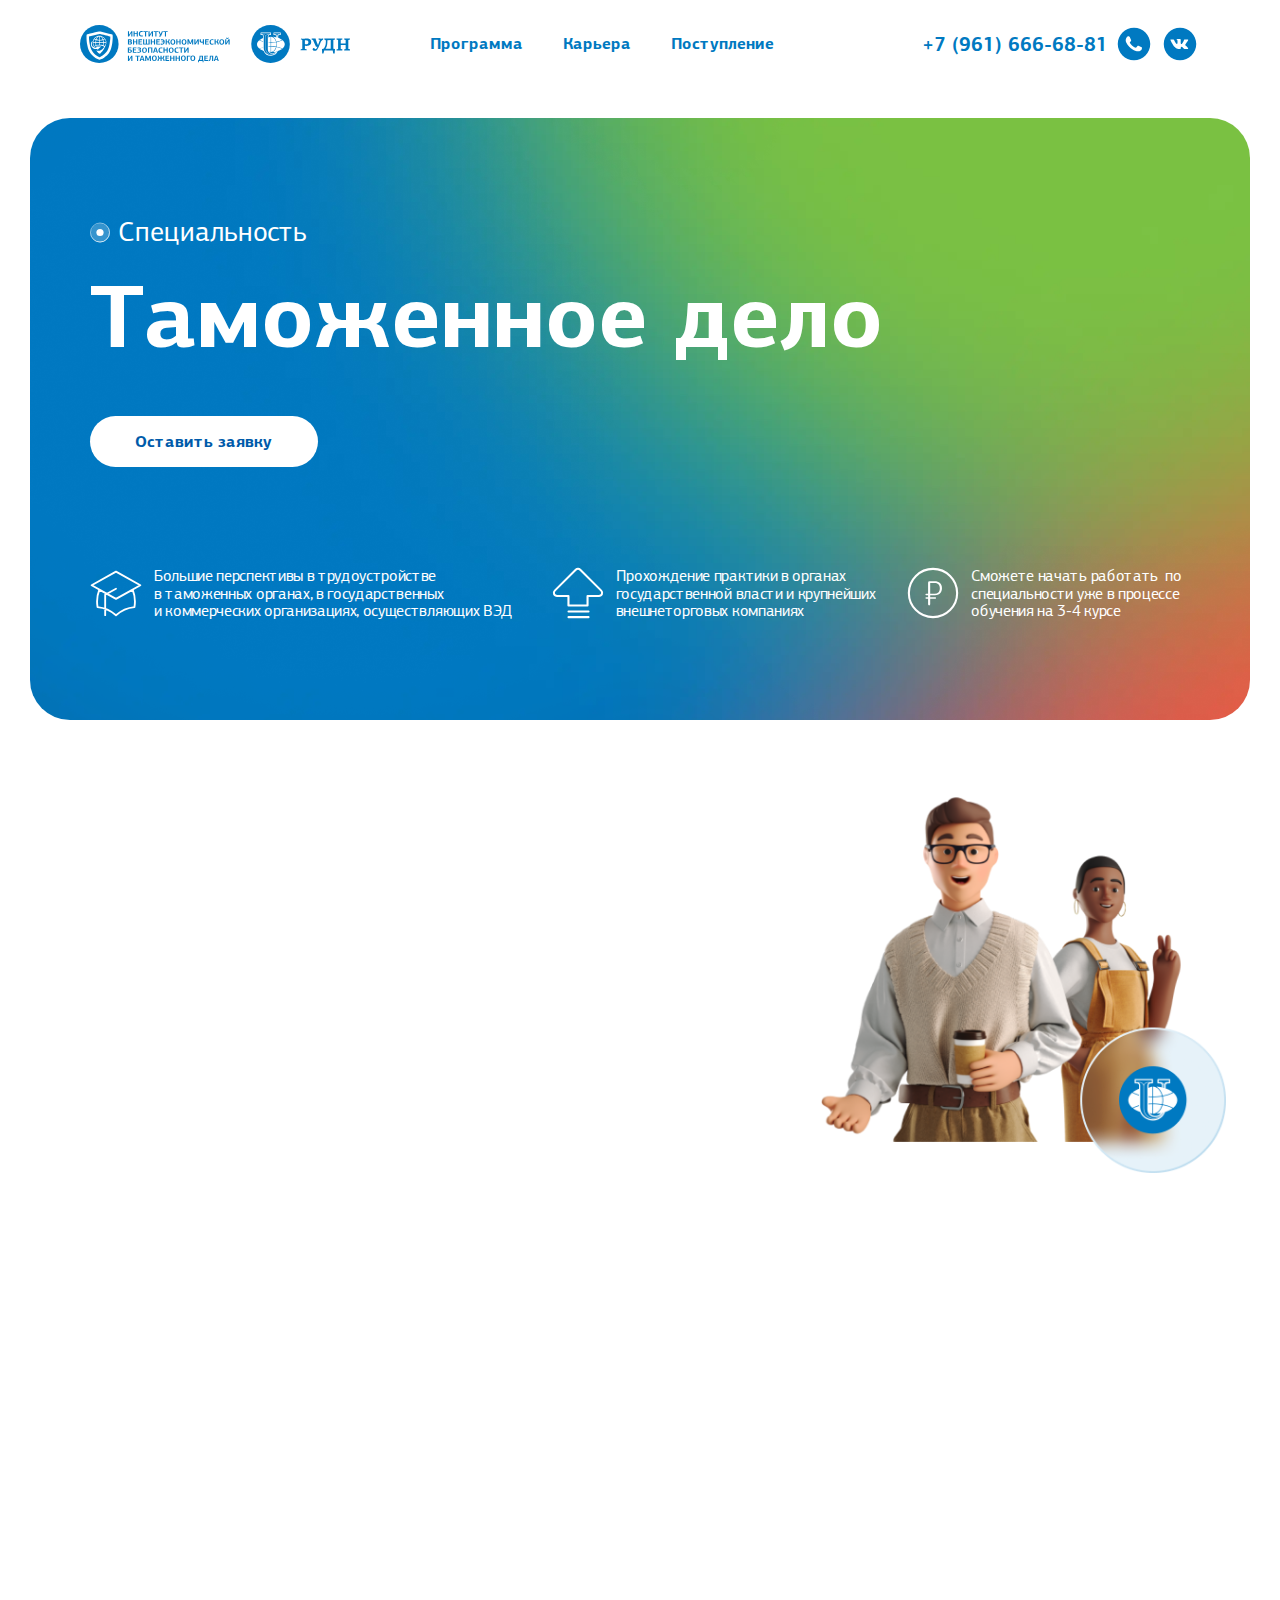
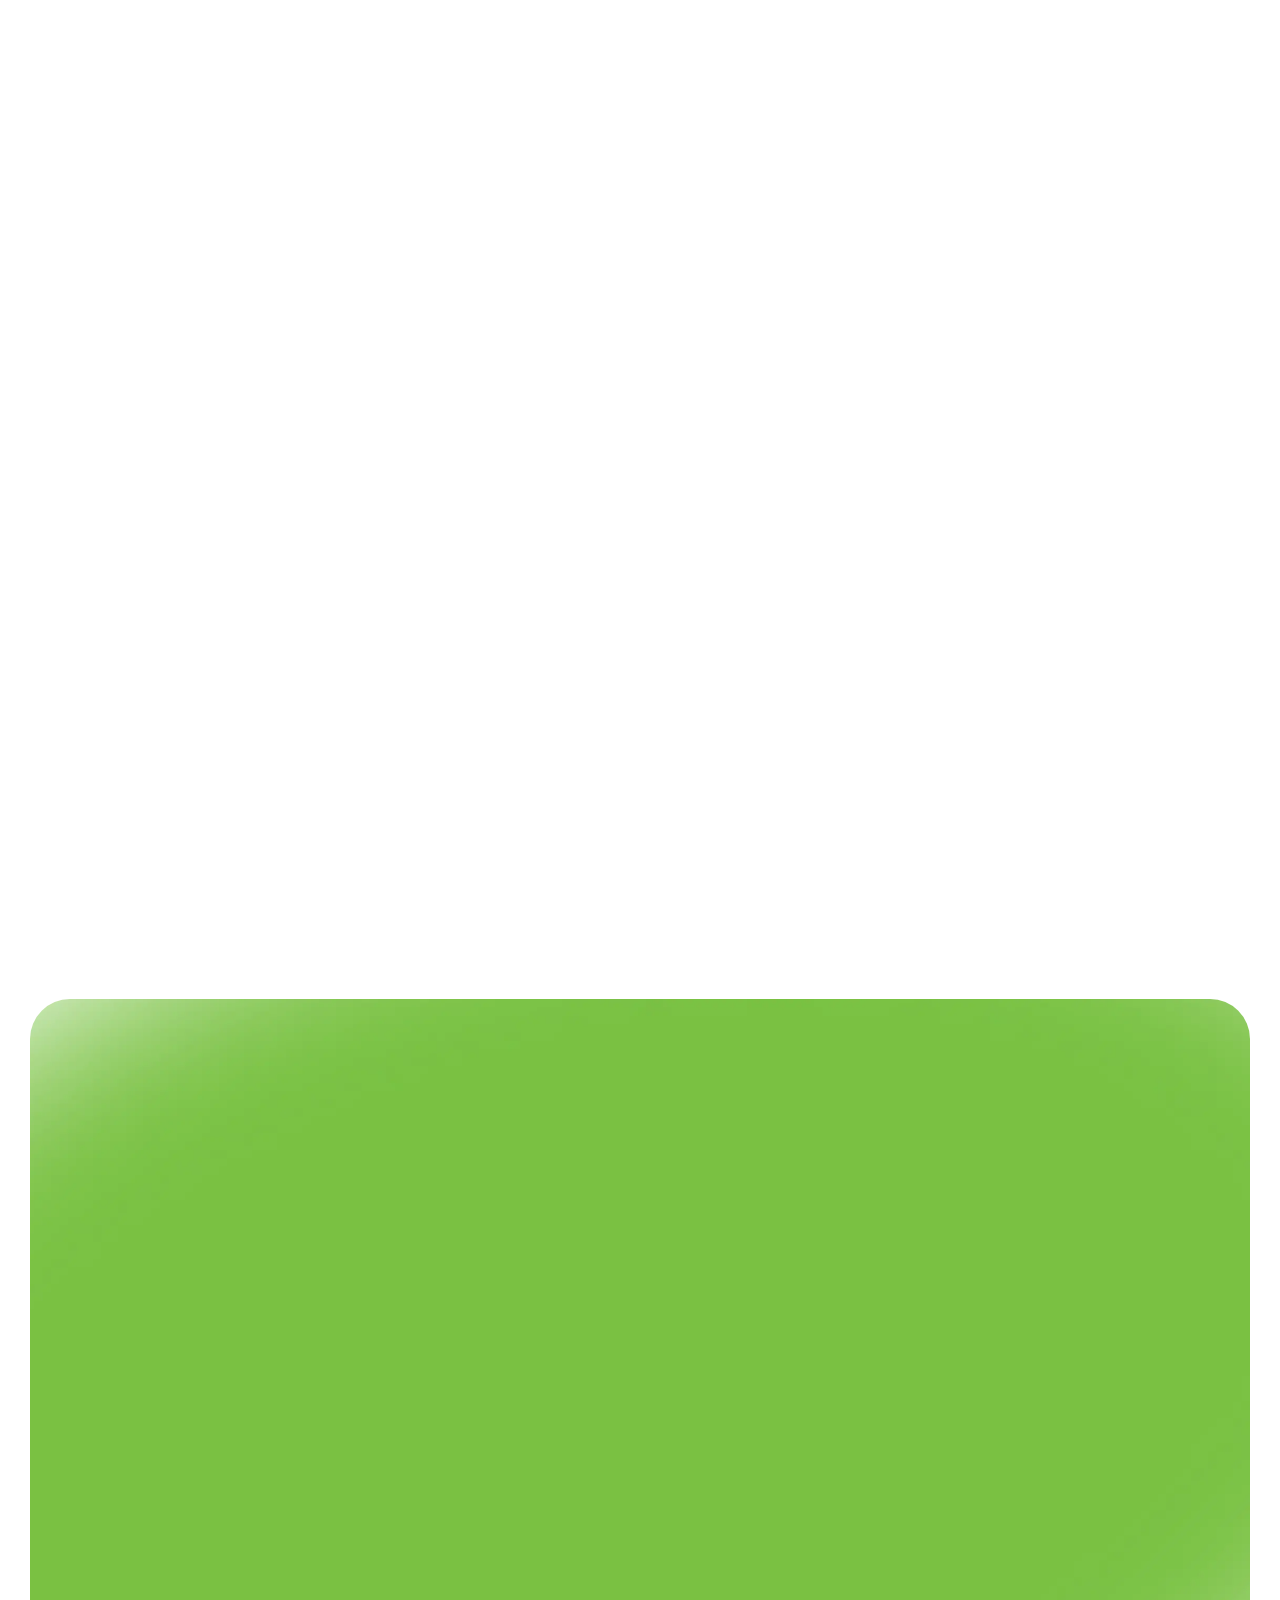
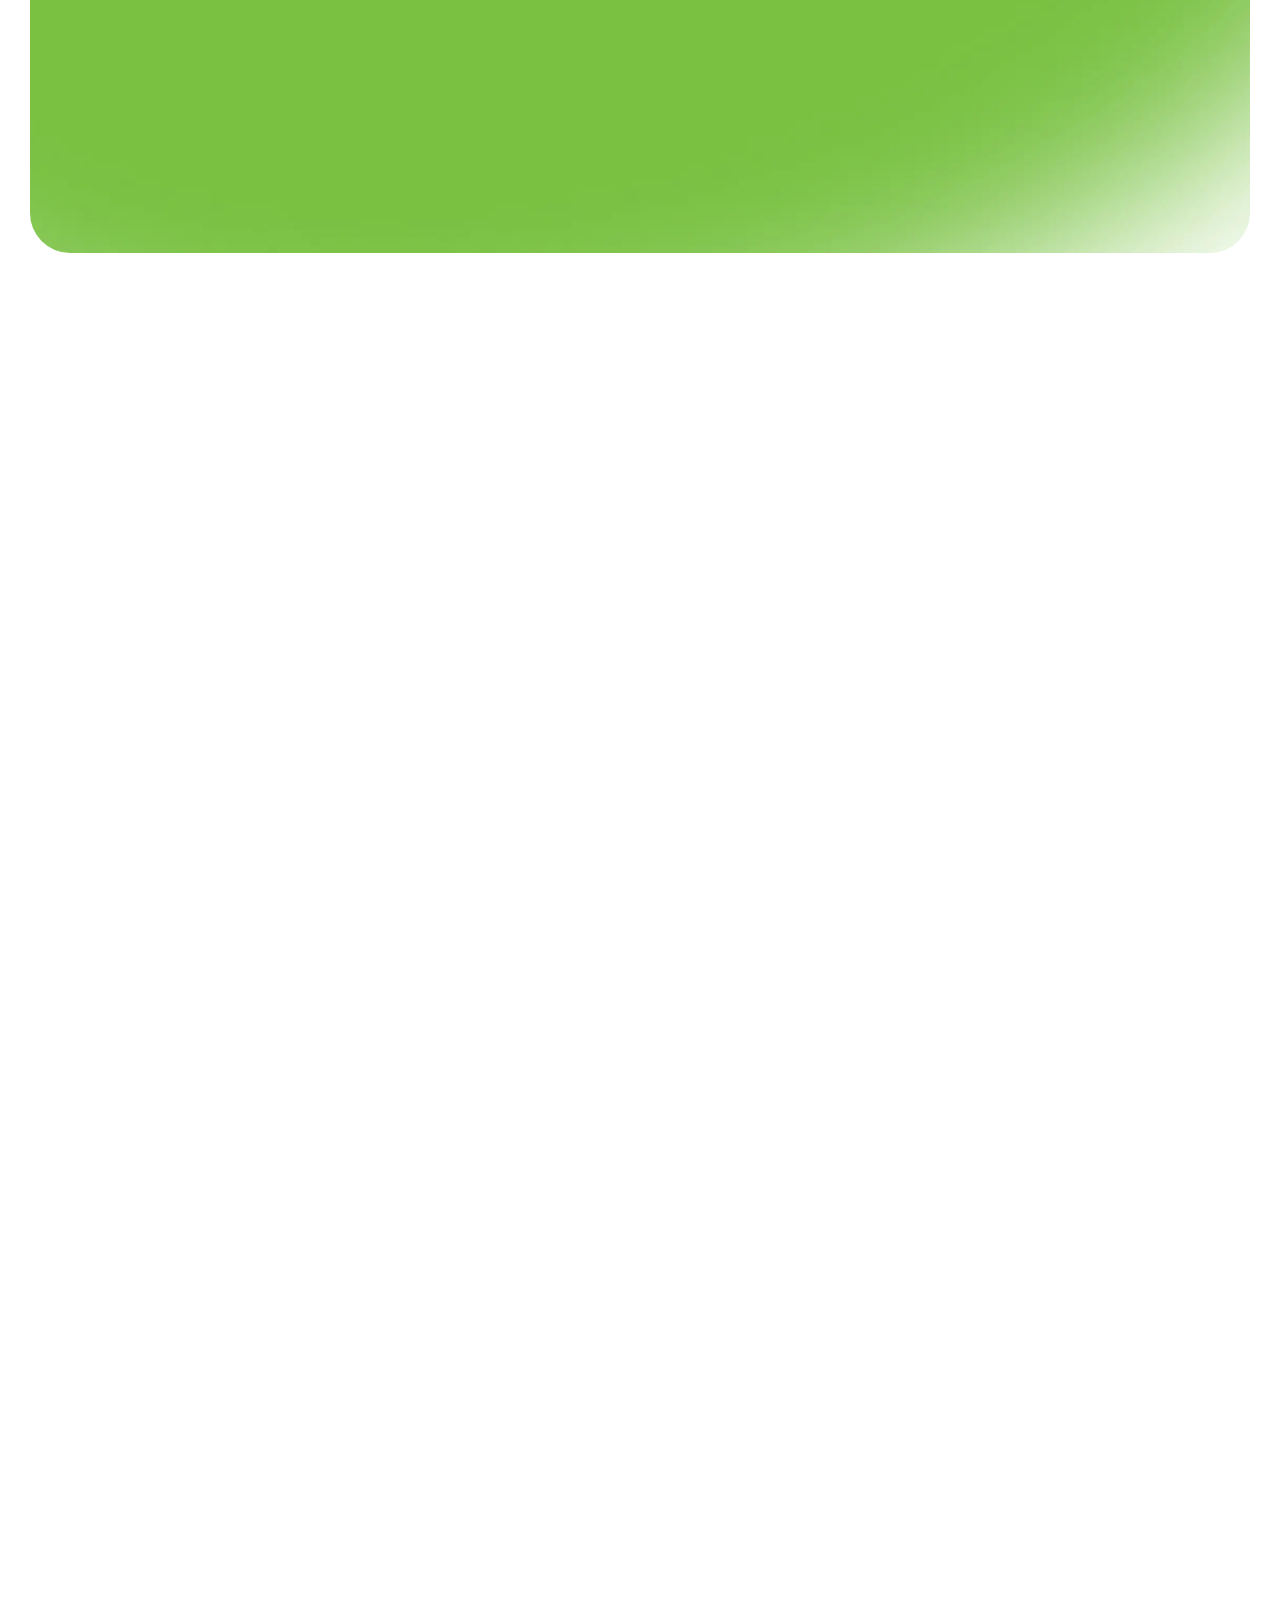
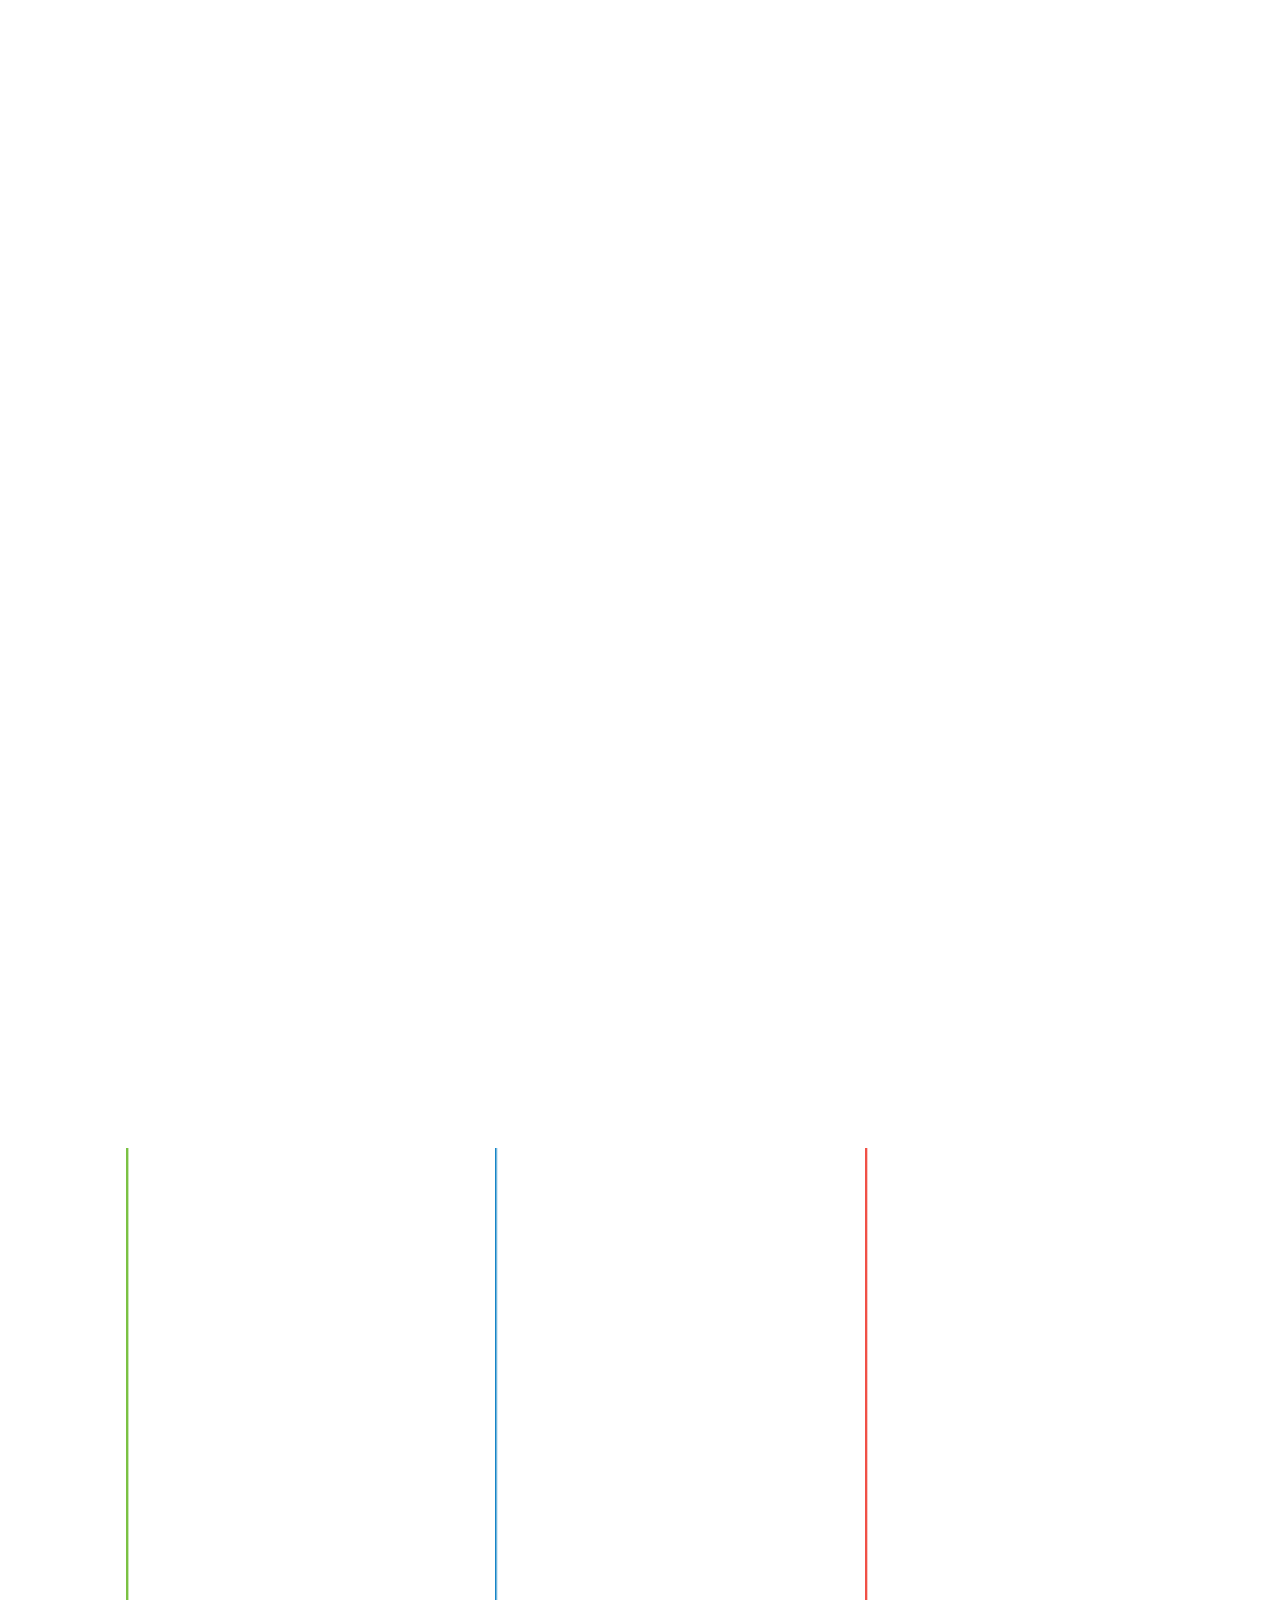
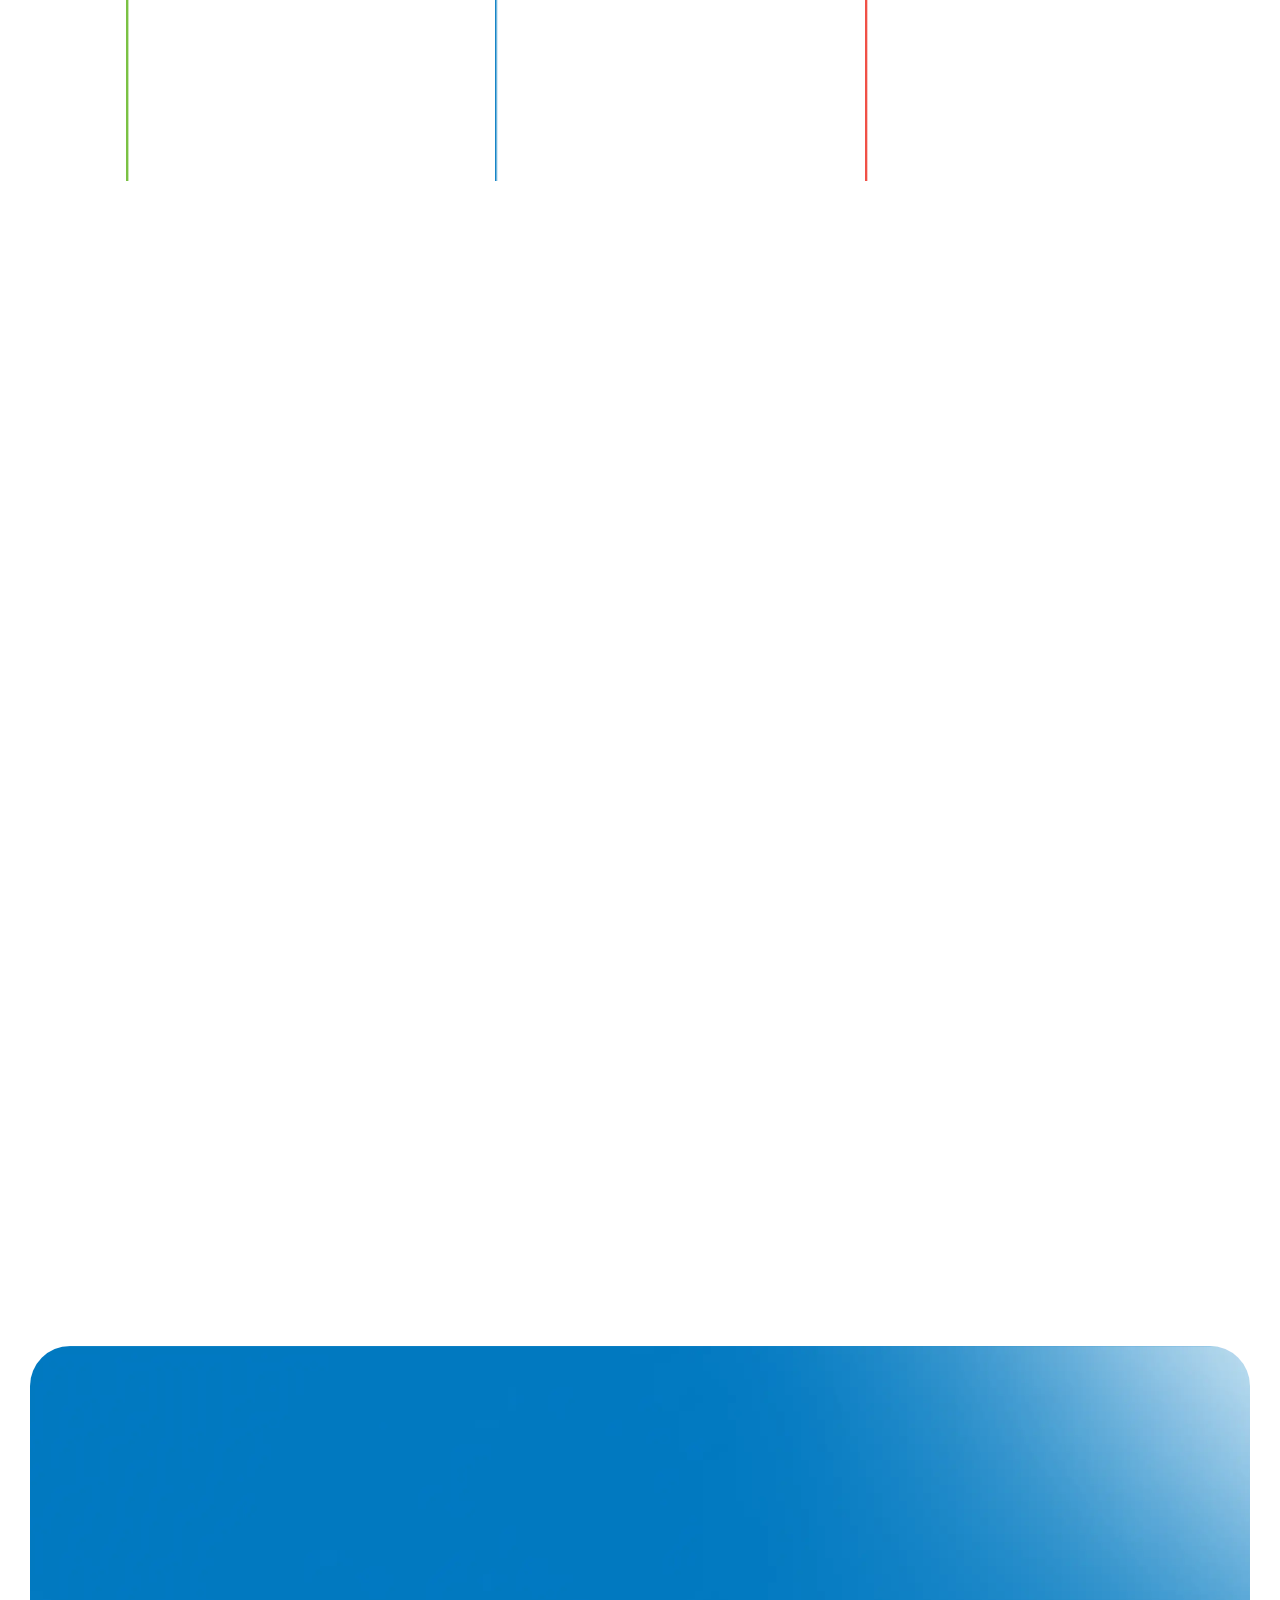
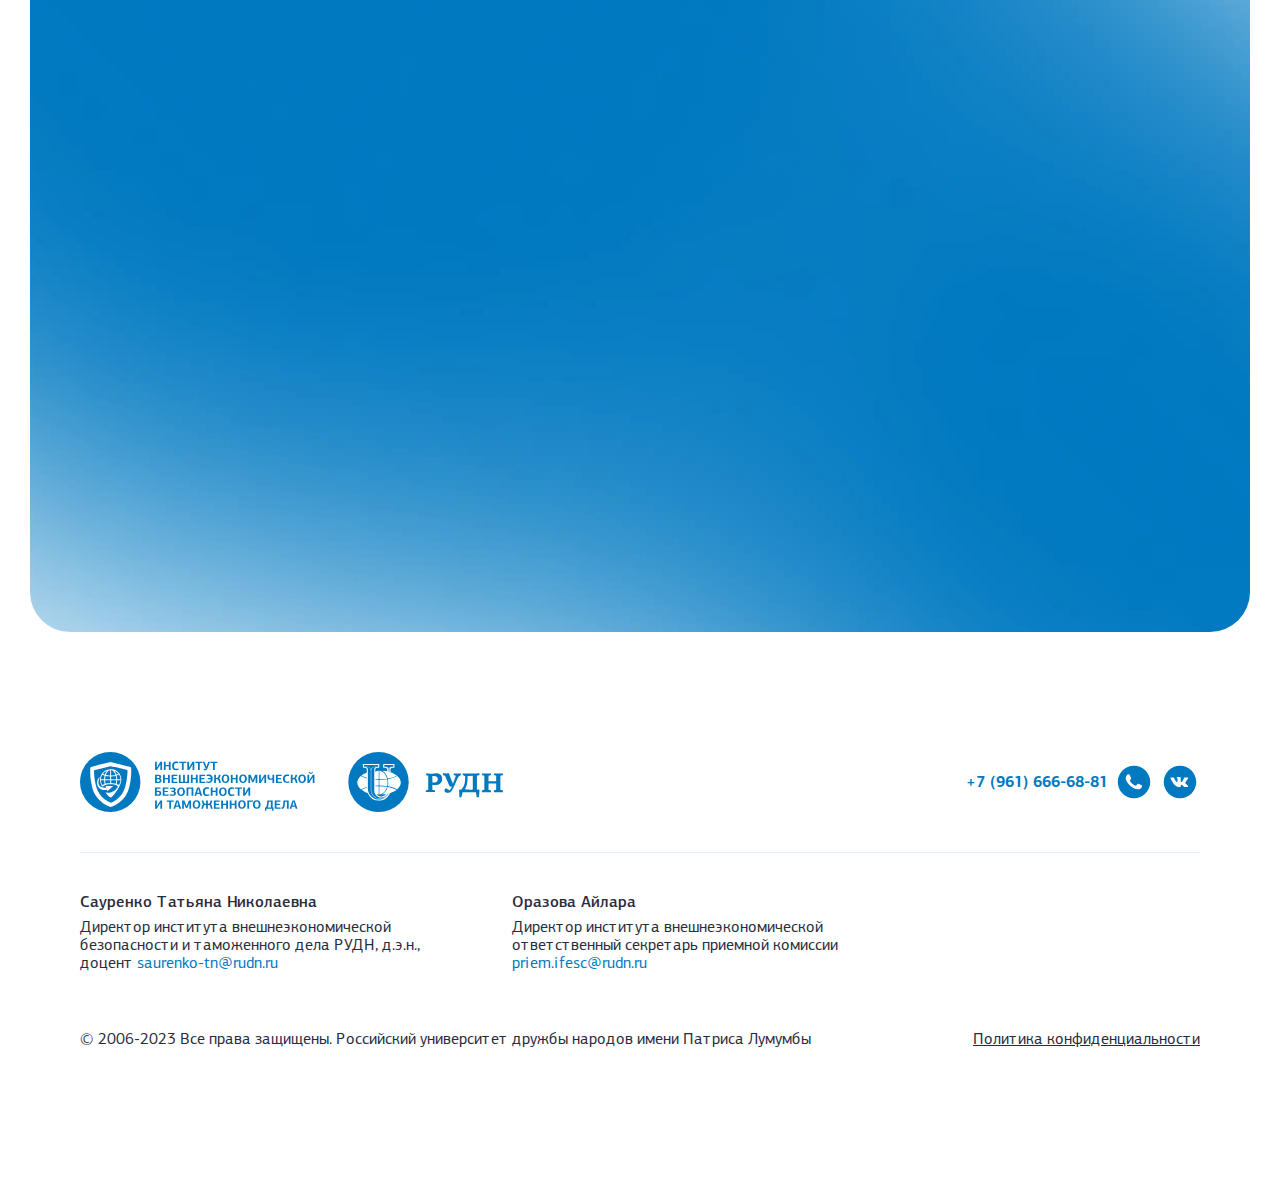
==== commit f541c5fa: "fixed bugs" ====
--- a/index.html
+++ b/index.html
@@ -814,16 +814,17 @@
                                         <div class="review-card">
                                             <div class="review-card__top">
                                                 <div class="review-card__avatar">
-                                                    <span class="text18">AM</span>
+                                                    <span class="text18">
+                ЛЕ
+            </span>
                                                 </div>
                                                 <div class="text18">
-                                                    Александр Морозов
+                                                    Лифар Елизавета Артемовна
                                                 </div>
                                             </div>
                                             <div class="review-card__text">
                                                 <div class="text14">
-                                                    Для выпускников профильных классов РУДН образовательных учреждений, с которыми заключены договоры о сотрудничестве -и в которых ведут занятия преподаватели РУДН (при наличии суммы баллов ЕГЭ: от 200 баллов по естественно-научным направлениям; от 250 баллов по гуманитарным направлениям)
+                                                    ИВЭБиТД – это семья, которая состоит из удивительных и талантливых студентов, а также преподавателей – настоящих профессионалов своего дела, которые влюбляют в свои дисциплины с первых лекций и семинаров. Они всегда готовы помочь в любой ситуации и поддержать стремления студентов проявить себя в научной или творческой деятельности. Преподаватели Института также готовы ответить на любые вопросы и поделиться своим опытом со студентами. Если объединить ИВЭБиТД и таможенное дело одним словом – это любовь.
                                                 </div>
                                             </div>
                                         </div>
@@ -833,16 +834,17 @@
                                         <div class="review-card">
                                             <div class="review-card__top">
                                                 <div class="review-card__avatar">
-                                                    <span class="text18">AM</span>
+                                                    <span class="text18">
+                АД
+            </span>
                                                 </div>
                                                 <div class="text18">
-                                                    Александр Морозов
+                                                    Данилюк Анна Андреевна
                                                 </div>
                                             </div>
                                             <div class="review-card__text">
                                                 <div class="text14">
-                                                    Для выпускников профильных классов РУДН образовательных учреждений, с которыми заключены договоры о сотрудничестве -и в которых ведут занятия преподаватели РУДН (при наличии суммы баллов ЕГЭ: от 200 баллов по естественно-научным направлениям; от 250 баллов по гуманитарным направлениям)
+                                                    Мне очень повезло попасть в эту неповторимую атмосферу лучшего университета страны! Я очень любила все наши пары, особенно практические занятия по ТСТК и товароведению❤️ В университете я приобрела много друзей, с которыми общаюсь по сей день, а также получила необходимые знания, которые помогают мне в работе таможенным инспектором даже сегодня 🫶🏻 Специальность «таможенное дело» в РУДН привила мне настоящую любовь к этой профессии и дала всё необходимое для практического применения полученных знаний!
                                                 </div>
                                             </div>
                                         </div>
@@ -852,16 +854,17 @@
                                         <div class="review-card">
                                             <div class="review-card__top">
                                                 <div class="review-card__avatar">
-                                                    <span class="text18">AM</span>
+                                                    <span class="text18">
+                ВБ
+            </span>
                                                 </div>
                                                 <div class="text18">
-                                                    Александр Морозов
+                                                    Бочкарева Валерия Дмитриевна
                                                 </div>
                                             </div>
                                             <div class="review-card__text">
                                                 <div class="text14">
-                                                    Для выпускников профильных классов РУДН образовательных учреждений, с которыми заключены договоры о сотрудничестве -и в которых ведут занятия преподаватели РУДН (при наличии суммы баллов ЕГЭ: от 200 баллов по естественно-научным направлениям; от 250 баллов по гуманитарным направлениям)
+                                                    КАЖДЫЙ из преподавателей нашей кафедры смог доступным языком преподнести материал и привить любовь к аспектам таможенного дела ❤️ Благодаря дружелюбной атмосфере между студентами и кафедрой учёба проходила весело и комфортно. РУДН подарил мне бесценный опыт, новых друзей из разных стран и незабываемые моменты в виде встреч, событий и многого другого.
                                                 </div>
                                             </div>
                                         </div>
